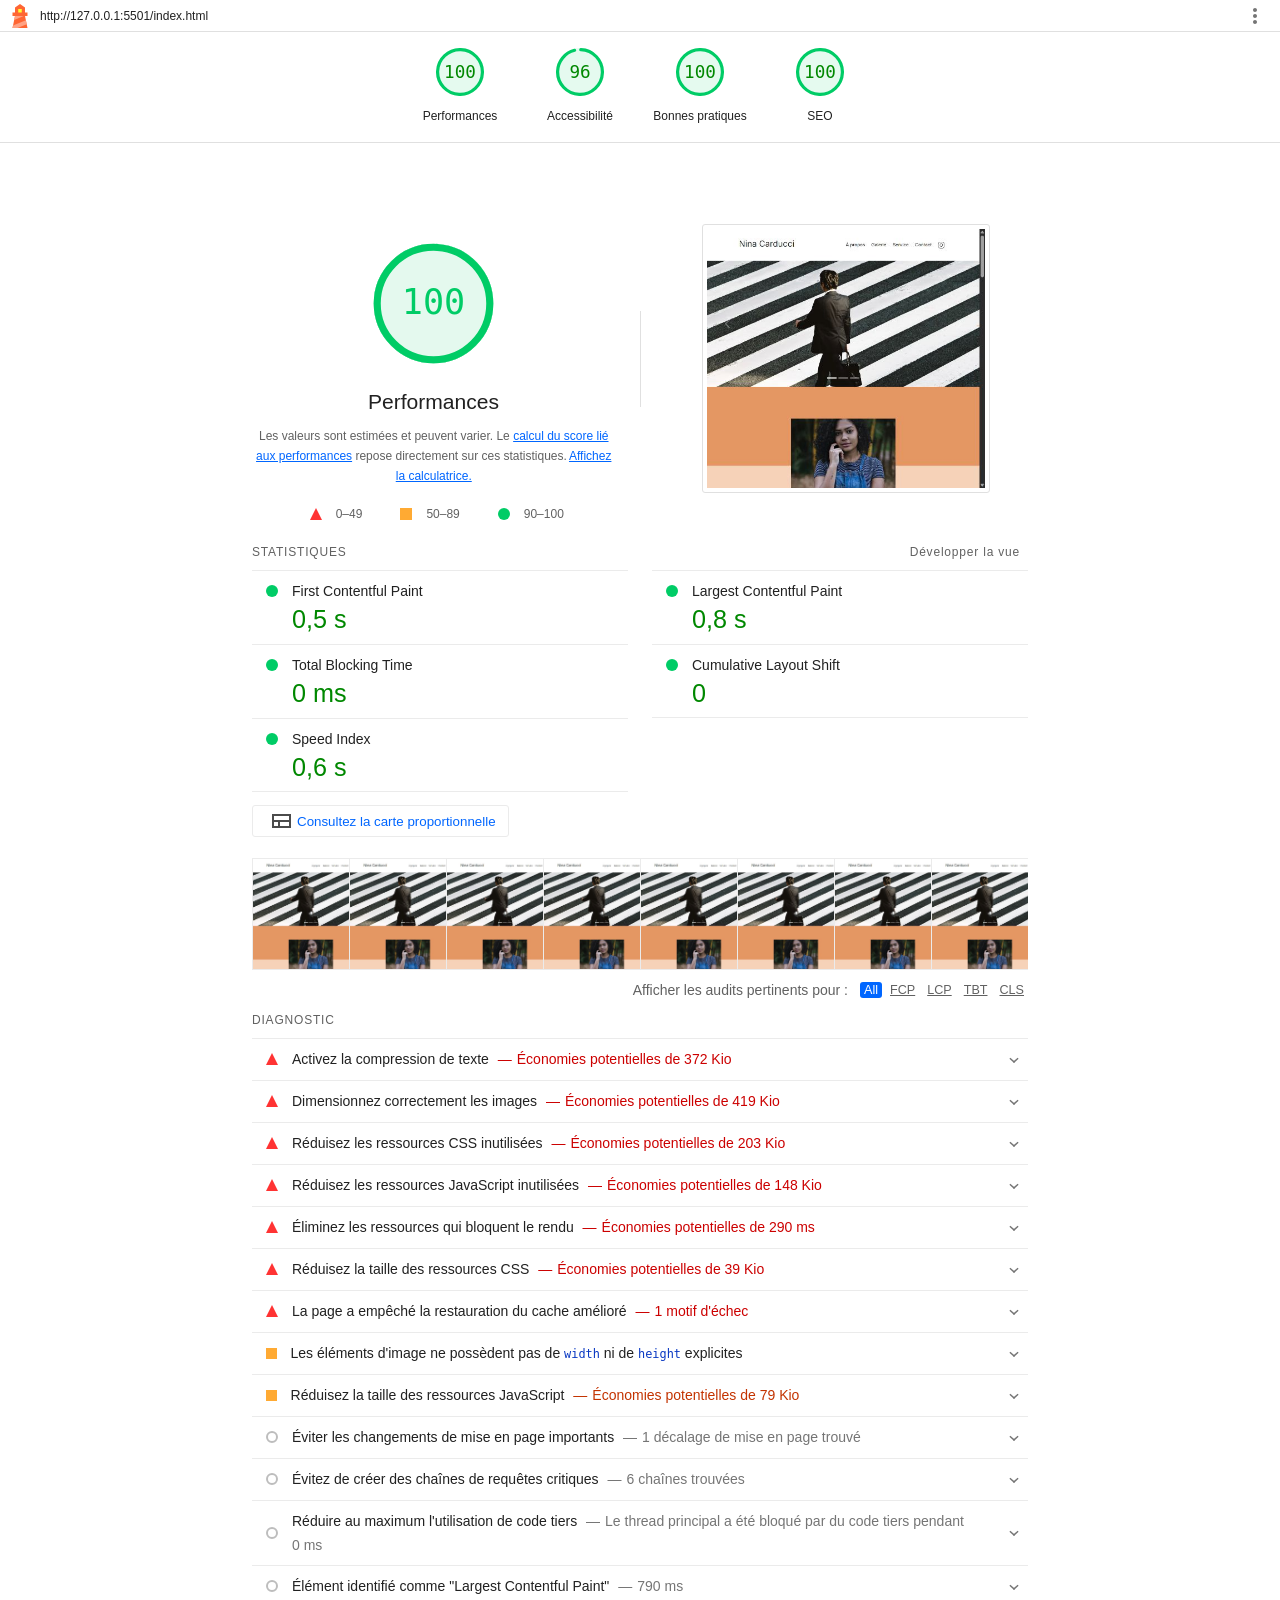
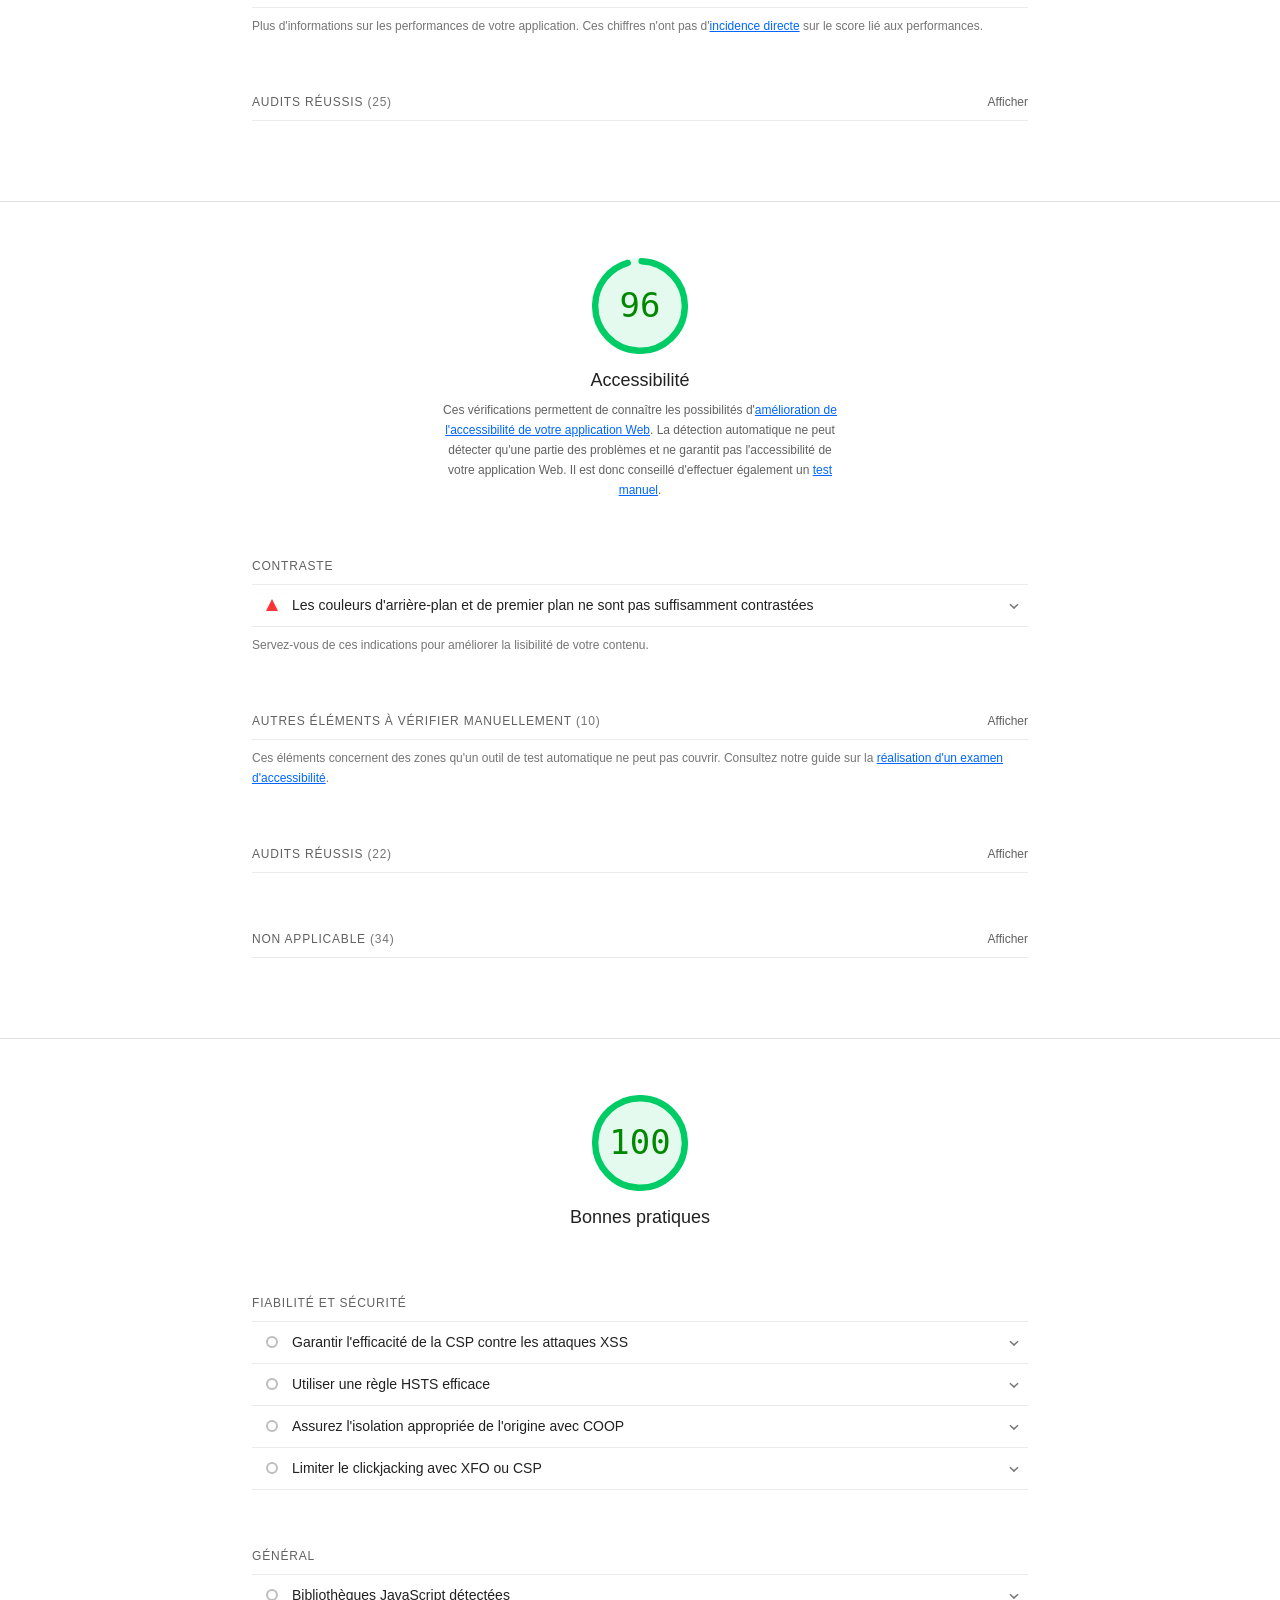
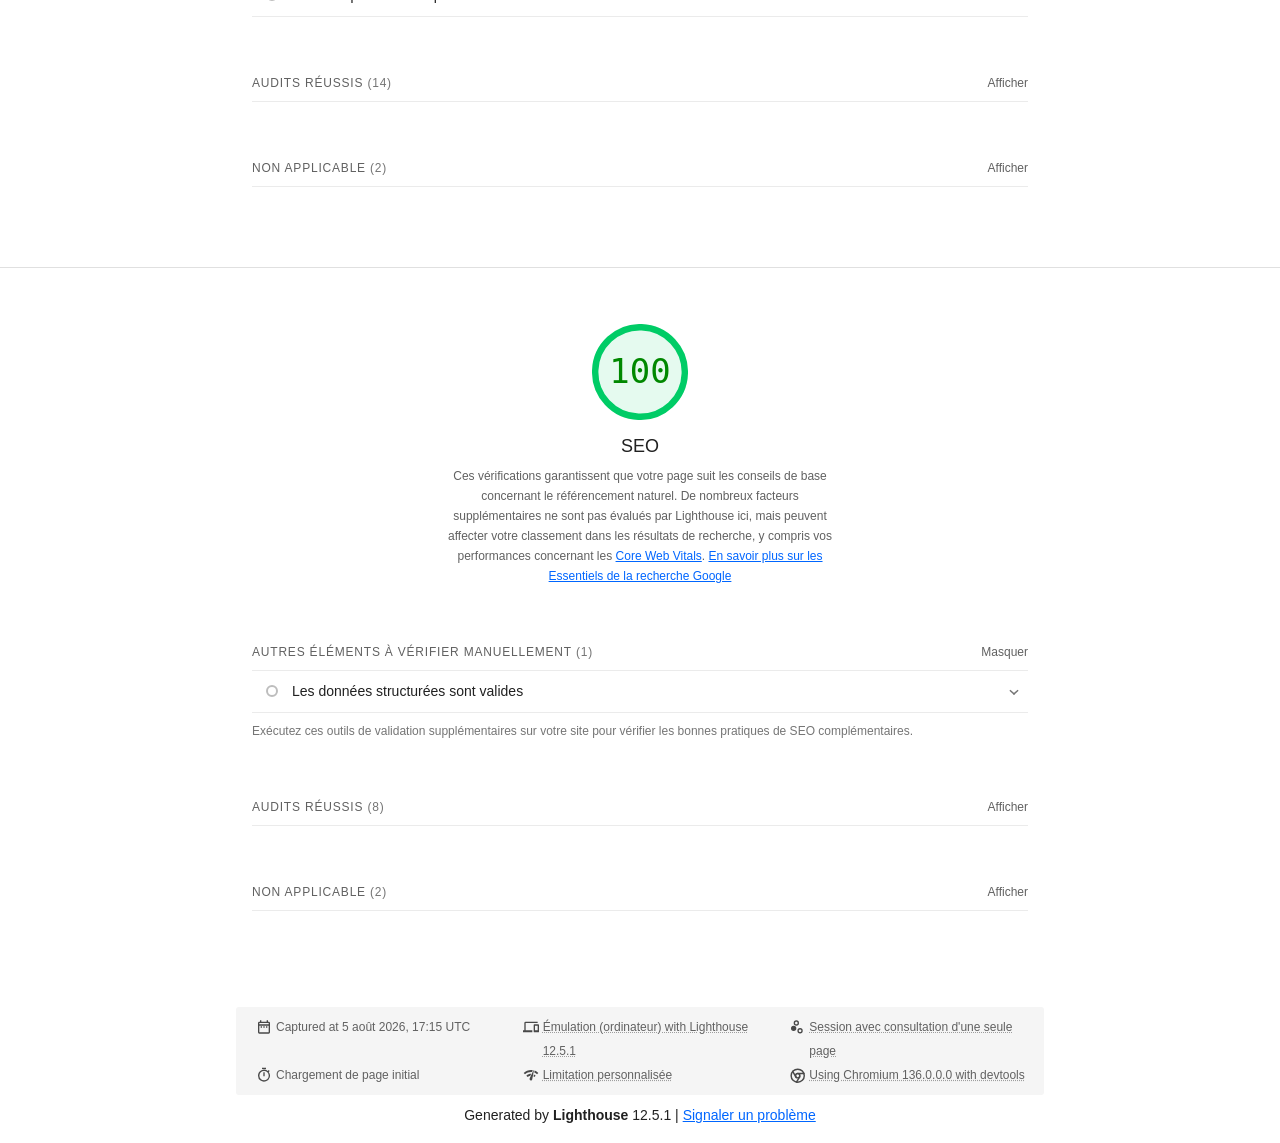
==== rapport/apres/rapport-lighthouse-apres.html @ 2a1fd7b0 "docs: ajoute les audits Lighthouse après" ====
<!--
@license
Copyright 2018 Google LLC
SPDX-License-Identifier: Apache-2.0
-->
<!doctype html>
<html lang="en">
<head>
  <meta charset="utf-8">
  <meta name="viewport" content="width=device-width, initial-scale=1, minimum-scale=1">
  <link rel="icon" href='data:image/svg+xml;utf8,<svg fill="none" xmlns="http://www.w3.org/2000/svg" viewBox="0 0 48 48"><path d="m14 7 10-7 10 7v10h5v7h-5l5 24H9l5-24H9v-7h5V7Z" fill="%23F63"/><path d="M31.561 24H14l-1.689 8.105L31.561 24ZM18.983 48H9l1.022-4.907L35.723 32.27l1.663 7.98L18.983 48Z" fill="%23FFA385"/><path fill="%23FF3" d="M20.5 10h7v7h-7z"/></svg>'>
  <title>Lighthouse Report</title>
  <style>body {margin: 0}</style>
</head>
<body>
  <noscript>Lighthouse report requires JavaScript. Please enable.</noscript>

  <div id="lh-log"></div>

  <script>window.__LIGHTHOUSE_JSON__ = {"lighthouseVersion":"12.5.1","requestedUrl":"http://127.0.0.1:5501/index.html","mainDocumentUrl":"http://127.0.0.1:5501/index.html","finalDisplayedUrl":"http://127.0.0.1:5501/index.html","finalUrl":"http://127.0.0.1:5501/index.html","fetchTime":"2026-08-05T17:15:47.272Z","gatherMode":"navigation","runWarnings":[],"userAgent":"Mozilla/5.0 (Windows NT 10.0; Win64; x64) AppleWebKit/537.36 (KHTML, like Gecko) Chrome/136.0.0.0 Safari/537.36","environment":{"networkUserAgent":"Mozilla/5.0 (Macintosh; Intel Mac OS X 10_15_7) AppleWebKit/537.36 (KHTML, like Gecko) Chrome/119.0.0.0 Safari/537.36","hostUserAgent":"Mozilla/5.0 (Windows NT 10.0; Win64; x64) AppleWebKit/537.36 (KHTML, like Gecko) Chrome/136.0.0.0 Safari/537.36","benchmarkIndex":1641,"credits":{"axe-core":"4.10.3"}},"audits":{"is-on-https":{"id":"is-on-https","title":"Requêtes HTTPS","description":"Tous les sites doivent être protégés par le protocole HTTPS, même ceux qui ne traitent pas de données sensibles. Par conséquent, vous devez éviter le [contenu mixte](https://developers.google.com/web/fundamentals/security/prevent-mixed-content/what-is-mixed-content), qui provoque le chargement de certaines ressources sur HTTP bien que la demande initiale soit diffusée via HTTPS. Le protocole HTTPS empêche les intrus de détourner ou d’écouter passivement les communications entre votre appli et les utilisateurs. Il constitue également une condition préalable à l'utilisation de HTTP/2 et de nombreuses nouvelles API de plates-formes Web. [En savoir plus sur le protocole HTTPS](https://developer.chrome.com/docs/lighthouse/pwa/is-on-https/)","score":1,"scoreDisplayMode":"binary","details":{"type":"table","headings":[],"items":[]}},"redirects-http":{"id":"redirects-http","title":"Trafic HTTP redirigé vers HTTPS","description":"Veillez à rediriger tout le trafic HTTP vers HTTPS afin de proposer des fonctionnalités Web sûres à tous vos utilisateurs. [En savoir plus](https://developer.chrome.com/docs/lighthouse/pwa/redirects-http/)","score":null,"scoreDisplayMode":"notApplicable"},"viewport":{"id":"viewport","title":"Une balise `\u003cmeta name=\"viewport\">` ayant l'attribut `width` ou `initial-scale` est configurée","description":"Un `\u003cmeta name=\"viewport\">` optimise votre appli pour les tailles d'écrans de mobiles, mais empêche aussi un [délai d'entrée utilisateur de 300 millisecondes](https://developer.chrome.com/blog/300ms-tap-delay-gone-away/). [En savoir plus sur l'utilisation de la balise Meta viewport](https://developer.chrome.com/docs/lighthouse/pwa/viewport/)","score":1,"scoreDisplayMode":"metricSavings","warnings":[],"metricSavings":{"INP":0},"details":{"type":"debugdata","viewportContent":"width=device-width, initial-scale=1.0"},"guidanceLevel":3},"first-contentful-paint":{"id":"first-contentful-paint","title":"First Contentful Paint","description":"La métrique \"First Contentful Paint\" indique le moment où le premier texte ou la première image sont affichés. [En savoir plus sur cette métrique](https://developer.chrome.com/docs/lighthouse/performance/first-contentful-paint/)","score":1,"scoreDisplayMode":"numeric","numericValue":526.1680370157649,"numericUnit":"millisecond","displayValue":"0,5 s","scoringOptions":{"p10":934,"median":1600}},"largest-contentful-paint":{"id":"largest-contentful-paint","title":"Largest Contentful Paint","description":"La métrique \"Largest Contentful Paint\" indique le moment où le texte le plus long ou l'image la plus grande sont affichés. [En savoir plus sur cette métrique](https://developer.chrome.com/docs/lighthouse/performance/lighthouse-largest-contentful-paint/)","score":0.98,"scoreDisplayMode":"numeric","numericValue":794.1910134341713,"numericUnit":"millisecond","displayValue":"0,8 s","scoringOptions":{"p10":1200,"median":2400}},"first-meaningful-paint":{"id":"first-meaningful-paint","title":"First Meaningful Paint","description":"\"First Meaningful Paint\" mesure quand le contenu principal d'une page est visible. [En savoir plus sur cette métrique](https://developer.chrome.com/docs/lighthouse/performance/first-meaningful-paint/)","score":null,"scoreDisplayMode":"notApplicable"},"speed-index":{"id":"speed-index","title":"Speed Index","description":"La métrique \"Speed Index\" indique la rapidité avec laquelle le contenu d'une page est disponible. [En savoir plus sur cette métrique](https://developer.chrome.com/docs/lighthouse/performance/speed-index/)","score":1,"scoreDisplayMode":"numeric","numericValue":565.9303096803034,"numericUnit":"millisecond","displayValue":"0,6 s","scoringOptions":{"p10":1311,"median":2300}},"screenshot-thumbnails":{"id":"screenshot-thumbnails","title":"Screenshot Thumbnails","description":"This is what the load of your site looked like.","score":1,"scoreDisplayMode":"informative","details":{"type":"filmstrip","scale":3000,"items":[{"timing":375,"timestamp":1406424245686,"data":"[data-uri]"},{"timing":750,"timestamp":1406424620686,"data":"[data-uri]"},{"timing":1125,"timestamp":1406424995686,"data":"[data-uri]"},{"timing":1500,"timestamp":1406425370686,"data":"[data-uri]"},{"timing":1875,"timestamp":1406425745686,"data":"[data-uri]"},{"timing":2250,"timestamp":1406426120686,"data":"[data-uri]"},{"timing":2625,"timestamp":1406426495686,"data":"[data-uri]"},{"timing":3000,"timestamp":1406426870686,"data":"[data-uri]"}]}},"final-screenshot":{"id":"final-screenshot","title":"Final Screenshot","description":"The last screenshot captured of the pageload.","score":1,"scoreDisplayMode":"informative","details":{"type":"screenshot","timing":350,"timestamp":1406424220476,"data":"[data-uri]"}},"total-blocking-time":{"id":"total-blocking-time","title":"Total Blocking Time","description":"Somme en millisecondes de toutes les périodes entre le FCP et le délai avant interactivité, lorsque la durée de la tâche a dépassé 50 ms. [En savoir plus sur la métrique \"Total Blocking Time\"](https://developer.chrome.com/docs/lighthouse/performance/lighthouse-total-blocking-time/)","score":1,"scoreDisplayMode":"numeric","numericValue":0,"numericUnit":"millisecond","displayValue":"0 ms","scoringOptions":{"p10":150,"median":350}},"max-potential-fid":{"id":"max-potential-fid","title":"Max Potential First Input Delay","description":"Le retard maximal (Maximum Potential First Input Delay) auquel vos utilisateurs peuvent éventuellement être confrontés correspond à la durée de la tâche la plus longue. [En savoir plus sur la métrique \"Maximum Potential First Input Delay\"](https://developer.chrome.com/docs/lighthouse/performance/lighthouse-max-potential-fid/)","score":1,"scoreDisplayMode":"numeric","numericValue":24,"numericUnit":"millisecond","displayValue":"20 ms"},"cumulative-layout-shift":{"id":"cumulative-layout-shift","title":"Cumulative Layout Shift","description":"Cumulative Layout Shift mesure le mouvement des éléments visibles dans la fenêtre d'affichage. [En savoir plus sur cette métrique](https://web.dev/articles/cls)","score":1,"scoreDisplayMode":"numeric","numericValue":0.00041109453167831686,"numericUnit":"unitless","displayValue":"0","scoringOptions":{"p10":0.1,"median":0.25},"details":{"type":"debugdata","items":[{"cumulativeLayoutShiftMainFrame":0.00041109453167831686,"newEngineResultDiffered":false}]}},"errors-in-console":{"id":"errors-in-console","title":"Aucune erreur de navigateur enregistrée dans la console","description":"Les erreurs enregistrées dans la console indiquent des problèmes non résolus. Ceux-ci peuvent être dus à des requêtes réseau qui ont échoué et à d'autres problèmes du navigateur. [En savoir plus sur ces erreurs dans l'audit de diagnostic de la console](https://developer.chrome.com/docs/lighthouse/best-practices/errors-in-console/)","score":1,"scoreDisplayMode":"binary","details":{"type":"table","headings":[],"items":[]}},"server-response-time":{"id":"server-response-time","title":"Le temps de réponse initial du serveur était court","description":"Le temps de réponse du serveur pour le document principal doit rester court, car toutes les autres requêtes en dépendent. [En savoir plus sur la métrique \"Time to First Byte\"](https://developer.chrome.com/docs/lighthouse/performance/time-to-first-byte/)","score":1,"scoreDisplayMode":"metricSavings","numericValue":1.923,"numericUnit":"millisecond","displayValue":"Le document racine a pris 0 ms","metricSavings":{"FCP":0,"LCP":0},"details":{"type":"opportunity","headings":[{"key":"url","valueType":"url","label":"URL"},{"key":"responseTime","valueType":"timespanMs","label":"Temps passé"}],"items":[{"url":"http://127.0.0.1:5501/index.html","responseTime":1.923}],"overallSavingsMs":0},"guidanceLevel":1},"interactive":{"id":"interactive","title":"Time to Interactive","description":"La métrique Délai avant interactivité correspond au temps nécessaire pour que la page devienne entièrement interactive. [En savoir plus sur cette métrique](https://developer.chrome.com/docs/lighthouse/performance/interactive/)","score":1,"scoreDisplayMode":"numeric","numericValue":795.4450363296976,"numericUnit":"millisecond","displayValue":"0,8 s"},"user-timings":{"id":"user-timings","title":"Marques et mesures du temps utilisateur","description":"Envisagez de doter votre appli de l'API User Timing pour mesurer ses performances réelles lors d'expériences utilisateur clés. [En savoir plus sur les marques User Timing](https://developer.chrome.com/docs/lighthouse/performance/user-timings/)","score":null,"scoreDisplayMode":"notApplicable","details":{"type":"table","headings":[],"items":[]},"guidanceLevel":2},"critical-request-chains":{"id":"critical-request-chains","title":"Évitez de créer des chaînes de requêtes critiques","description":"Les chaînes de demandes critiques ci-dessous vous montrent quelles ressources sont chargées avec une priorité élevée. Envisagez de réduire la longueur des chaînes et la taille de téléchargement des ressources ou de reporter le téléchargement de ressources inutiles afin d'améliorer le chargement des pages. [Découvrez comment éviter de créer des chaînes de demandes critiques.](https://developer.chrome.com/docs/lighthouse/performance/critical-request-chains/)","score":1,"scoreDisplayMode":"informative","displayValue":"6 chaînes trouvées","details":{"type":"criticalrequestchain","chains":{"2D4F0B64228FA641036FA342A483D7C6":{"request":{"url":"http://127.0.0.1:5501/index.html","startTime":1406423.87259,"endTime":1406423.882282,"responseReceivedTime":1406423.881578,"transferSize":11774},"children":{"24904.2":{"request":{"url":"http://127.0.0.1:5501/assets/bootstrap/bootstrap.css","startTime":1406423.895981,"endTime":1406423.915334,"responseReceivedTime":1406423.907489,"transferSize":217046}},"24904.3":{"request":{"url":"http://127.0.0.1:5501/assets/style.css","startTime":1406423.901088,"endTime":1406423.917395,"responseReceivedTime":1406423.9161140001,"transferSize":5762}},"24904.4":{"request":{"url":"https://fonts.googleapis.com/css2?family=Inter&family=Spectral:ital,wght@0,400;1,300;1,400;1,800&display=swap","startTime":1406423.901381,"endTime":1406424.000458,"responseReceivedTime":1406423.999776,"transferSize":1384},"children":{"24904.40":{"request":{"url":"https://fonts.gstatic.com/s/inter/v20/UcCO3FwrK3iLTeHuS_nVMrMxCp50SjIw2boKoduKmMEVuLyfAZ9hiJ-Ek-_EeA.woff2","startTime":1406424.058006,"endTime":1406424.14116,"responseReceivedTime":1406424.139776,"transferSize":23833}},"24904.55":{"request":{"url":"https://fonts.gstatic.com/s/spectral/v15/rnCu-xNNww_2s0amA9M8qt3AWfSFXVAKArc.woff2","startTime":1406424.058266,"endTime":1406424.12634,"responseReceivedTime":1406424.1201719998,"transferSize":15003}},"24904.45":{"request":{"url":"https://fonts.gstatic.com/s/spectral/v15/rnCu-xNNww_2s0amA9M8qtHEWfSFXVAKArc.woff2","startTime":1406424.058434,"endTime":1406424.119872,"responseReceivedTime":1406424.116288,"transferSize":15751}},"24904.60":{"request":{"url":"https://fonts.gstatic.com/s/spectral/v15/rnCr-xNNww_2s0amA9M5knjsS_ul.woff2","startTime":1406424.058635,"endTime":1406424.139306,"responseReceivedTime":1406424.126718,"transferSize":14055}}}}}}},"longestChain":{"duration":268.5699999332428,"length":3,"transferSize":23833}},"guidanceLevel":1},"redirects":{"id":"redirects","title":"Évitez les redirections de page multiples","description":"Les redirections entraînent des retards supplémentaires avant que la page ne puisse être chargée. [Découvrez comment éviter les redirections de page.](https://developer.chrome.com/docs/lighthouse/performance/redirects/)","score":1,"scoreDisplayMode":"metricSavings","numericValue":0,"numericUnit":"millisecond","displayValue":"","metricSavings":{"LCP":0,"FCP":0},"details":{"type":"opportunity","headings":[],"items":[],"overallSavingsMs":0},"guidanceLevel":2},"image-aspect-ratio":{"id":"image-aspect-ratio","title":"Images affichées au bon format","description":"Les dimensions d'affichage des images doivent correspondre au format naturel. [En savoir plus sur le format de l'image](https://developer.chrome.com/docs/lighthouse/best-practices/image-aspect-ratio/)","score":1,"scoreDisplayMode":"binary","details":{"type":"table","headings":[],"items":[]}},"image-size-responsive":{"id":"image-size-responsive","title":"Images diffusées dans la résolution appropriée","description":"Pour que la clarté de l'image soit optimale, ses dimensions naturelles doivent être proportionnelles à la taille d'affichage et au taux de pixels. [Découvrez comment fournir des images responsives.](https://web.dev/articles/serve-responsive-images)","score":1,"scoreDisplayMode":"binary","details":{"type":"table","headings":[],"items":[]}},"deprecations":{"id":"deprecations","title":"La page n'utilise pas d'API obsolètes","description":"Les API obsolètes seront finalement supprimées du navigateur. [En savoir plus sur les API obsolètes](https://developer.chrome.com/docs/lighthouse/best-practices/deprecations/)","score":1,"scoreDisplayMode":"binary","details":{"type":"table","headings":[],"items":[]}},"third-party-cookies":{"id":"third-party-cookies","title":"Évite les cookies tiers","description":"Chrome évolue vers une nouvelle expérience qui permet aux utilisateurs de choisir de naviguer sans cookies tiers. [En savoir plus sur les cookies tiers](https://developers.google.com/privacy-sandbox/cookies)","score":1,"scoreDisplayMode":"binary","details":{"type":"table","headings":[],"items":[]}},"mainthread-work-breakdown":{"id":"mainthread-work-breakdown","title":"Réduire le travail du thread principal","description":"Envisagez de réduire le temps consacré à l'analyse, la compilation et l'exécution de JavaScript. La livraison de charges utiles JavaScript plus petites peut vous aider. [Découvrez comment réduire le travail du thread principal.](https://developer.chrome.com/docs/lighthouse/performance/mainthread-work-breakdown/)","score":1,"scoreDisplayMode":"metricSavings","numericValue":257.3440000000006,"numericUnit":"millisecond","displayValue":"0,3 s","metricSavings":{"TBT":0},"details":{"type":"table","headings":[{"key":"groupLabel","valueType":"text","label":"Catégorie"},{"key":"duration","valueType":"ms","granularity":1,"label":"Temps passé"}],"items":[{"group":"other","groupLabel":"Other","duration":109.00200000000036},{"group":"styleLayout","groupLabel":"Style & Layout","duration":68.4380000000001},{"group":"scriptEvaluation","groupLabel":"Script Evaluation","duration":54.50300000000008},{"group":"paintCompositeRender","groupLabel":"Rendering","duration":9.571000000000057},{"group":"scriptParseCompile","groupLabel":"Script Parsing & Compilation","duration":8.575000000000001},{"group":"parseHTML","groupLabel":"Parse HTML & CSS","duration":7.254999999999999}],"sortedBy":["duration"]},"guidanceLevel":1},"bootup-time":{"id":"bootup-time","title":"Délai d'exécution de JavaScript","description":"Envisagez de réduire le temps consacré à l'analyse, la compilation et l'exécution de JavaScript. La livraison de charges utiles JavaScript plus petites peut vous aider. [Découvrez comment réduire le temps d'exécution de JavaScript.](https://developer.chrome.com/docs/lighthouse/performance/bootup-time/)","score":1,"scoreDisplayMode":"metricSavings","numericValue":49.200000000000045,"numericUnit":"millisecond","displayValue":"0,0 s","metricSavings":{"TBT":0},"details":{"type":"table","headings":[{"key":"url","valueType":"url","label":"URL"},{"key":"total","granularity":1,"valueType":"ms","label":"Temps CPU total"},{"key":"scripting","granularity":1,"valueType":"ms","label":"Évaluation des scripts"},{"key":"scriptParseCompile","granularity":1,"valueType":"ms","label":"Analyse des scripts"}],"items":[{"url":"http://127.0.0.1:5501/index.html","total":104.74300000000011,"scripting":7.281999999999994,"scriptParseCompile":0.451},{"url":"https://code.jquery.com/jquery-3.4.1.min.js","total":75.52800000000002,"scripting":39.81900000000005,"scriptParseCompile":1.648}],"summary":{"wastedMs":49.200000000000045},"sortedBy":["total"]},"guidanceLevel":1},"uses-rel-preconnect":{"id":"uses-rel-preconnect","title":"Connectez-vous à l'avance aux origines souhaitées","description":"Envisagez d'ajouter les indices de ressources `preconnect` ou `dns-prefetch` pour établir les premières connexions avec des origines tierces importantes. [Découvrez comment établir des préconnexions aux origines requises.](https://developer.chrome.com/docs/lighthouse/performance/uses-rel-preconnect/)","score":1,"scoreDisplayMode":"metricSavings","warnings":[],"metricSavings":{"LCP":0,"FCP":0},"guidanceLevel":3},"font-display":{"id":"font-display","title":"La totalité du texte reste visible pendant le chargement des polices Web","description":"Utilisez la fonctionnalité `font-display` CSS afin que le texte soit visible par l'utilisateur pendant le chargement des polices Web. [En savoir plus sur `font-display`](https://developer.chrome.com/docs/lighthouse/performance/font-display/)","score":1,"scoreDisplayMode":"metricSavings","warnings":[],"details":{"type":"table","headings":[],"items":[]},"guidanceLevel":3},"diagnostics":{"id":"diagnostics","title":"Diagnostics","description":"Collection of useful page vitals.","score":1,"scoreDisplayMode":"informative","details":{"type":"debugdata","items":[{"numRequests":26,"numScripts":4,"numStylesheets":3,"numFonts":4,"numTasks":734,"numTasksOver10ms":5,"numTasksOver25ms":1,"numTasksOver50ms":1,"numTasksOver100ms":0,"numTasksOver500ms":0,"rtt":0.30654208947592276,"throughput":169416060.47455138,"maxRtt":28.937,"maxServerLatency":260.8024579105241,"totalByteWeight":1085004,"totalTaskTime":257.3439999999992,"mainDocumentTransferSize":11774}]}},"network-requests":{"id":"network-requests","title":"Network Requests","description":"Lists the network requests that were made during page load.","score":1,"scoreDisplayMode":"informative","details":{"type":"table","headings":[{"key":"url","valueType":"url","label":"URL"},{"key":"protocol","valueType":"text","label":"Protocol"},{"key":"networkRequestTime","valueType":"ms","granularity":1,"label":"Network Request Time"},{"key":"networkEndTime","valueType":"ms","granularity":1,"label":"Network End Time"},{"key":"transferSize","valueType":"bytes","displayUnit":"kb","granularity":1,"label":"Transfer Size"},{"key":"resourceSize","valueType":"bytes","displayUnit":"kb","granularity":1,"label":"Resource Size"},{"key":"statusCode","valueType":"text","label":"Status Code"},{"key":"mimeType","valueType":"text","label":"MIME Type"},{"key":"resourceType","valueType":"text","label":"Resource Type"}],"items":[{"url":"http://127.0.0.1:5501/index.html","sessionTargetType":"page","protocol":"http/1.1","rendererStartTime":0,"networkRequestTime":1.186000108718872,"networkEndTime":10.878000020980835,"finished":true,"transferSize":11774,"resourceSize":11478,"statusCode":200,"mimeType":"text/html","resourceType":"Document","priority":"VeryHigh","experimentalFromMainFrame":true,"entity":"127.0.0.1"},{"url":"http://127.0.0.1:5501/assets/bootstrap/bootstrap.css","sessionTargetType":"page","protocol":"http/1.1","rendererStartTime":16.97599983215332,"networkRequestTime":24.57699990272522,"networkEndTime":43.9300000667572,"finished":true,"transferSize":217046,"resourceSize":216749,"statusCode":200,"mimeType":"text/css","resourceType":"Stylesheet","priority":"VeryHigh","experimentalFromMainFrame":true,"entity":"127.0.0.1"},{"url":"http://127.0.0.1:5501/assets/style.css","sessionTargetType":"page","protocol":"http/1.1","rendererStartTime":17.32699990272522,"networkRequestTime":29.68400001525879,"networkEndTime":45.991000175476074,"finished":true,"transferSize":5762,"resourceSize":5468,"statusCode":200,"mimeType":"text/css","resourceType":"Stylesheet","priority":"VeryHigh","experimentalFromMainFrame":true,"entity":"127.0.0.1"},{"url":"https://fonts.googleapis.com/css2?family=Inter&family=Spectral:ital,wght@0,400;1,300;1,400;1,800&display=swap","sessionTargetType":"page","protocol":"h2","rendererStartTime":17.521000146865845,"networkRequestTime":29.97699999809265,"networkEndTime":129.05399990081787,"finished":true,"transferSize":1384,"resourceSize":10256,"statusCode":200,"mimeType":"text/css","resourceType":"Stylesheet","priority":"VeryHigh","experimentalFromMainFrame":true,"entity":"Google Fonts"},{"url":"http://127.0.0.1:5501/assets/bootstrap/bootstrap.bundle.js","sessionTargetType":"page","protocol":"http/1.1","rendererStartTime":17.682999849319458,"networkRequestTime":32.289000034332275,"networkEndTime":55.00999999046326,"finished":true,"transferSize":216842,"resourceSize":216531,"statusCode":200,"mimeType":"application/javascript","resourceType":"Script","priority":"Low","experimentalFromMainFrame":true,"entity":"127.0.0.1"},{"url":"https://code.jquery.com/jquery-3.4.1.min.js","sessionTargetType":"page","protocol":"h2","rendererStartTime":17.834999799728394,"networkRequestTime":36.484999895095825,"networkEndTime":305.85599994659424,"finished":true,"transferSize":30751,"resourceSize":88145,"statusCode":200,"mimeType":"application/javascript","resourceType":"Script","priority":"Low","experimentalFromMainFrame":true,"entity":"jQuery CDN"},{"url":"http://127.0.0.1:5501/assets/maugallery.js","sessionTargetType":"page","protocol":"http/1.1","rendererStartTime":17.960999965667725,"networkRequestTime":36.75399994850159,"networkEndTime":50.80299997329712,"finished":true,"transferSize":9165,"resourceSize":8857,"statusCode":200,"mimeType":"application/javascript","resourceType":"Script","priority":"Low","experimentalFromMainFrame":true,"entity":"127.0.0.1"},{"url":"http://127.0.0.1:5501/assets/scripts.js","sessionTargetType":"page","protocol":"http/1.1","rendererStartTime":18.100000143051147,"networkRequestTime":44.37499976158142,"networkEndTime":51.68599987030029,"finished":true,"transferSize":636,"resourceSize":330,"statusCode":200,"mimeType":"application/javascript","resourceType":"Script","priority":"Low","experimentalFromMainFrame":true,"entity":"127.0.0.1"},{"url":"http://127.0.0.1:5501/assets/images/instagram.png","sessionTargetType":"page","protocol":"http/1.1","rendererStartTime":18.26699995994568,"networkRequestTime":30.17900013923645,"networkEndTime":47.60700011253357,"finished":true,"transferSize":999,"resourceSize":721,"statusCode":200,"mimeType":"image/png","resourceType":"Image","priority":"Medium","experimentalFromMainFrame":true,"entity":"127.0.0.1"},{"url":"http://127.0.0.1:5501/assets/images/slider/ryoji-iwata-wUZjnOv7t0g-unsplash.webp","sessionTargetType":"page","protocol":"http/1.1","rendererStartTime":18.436000108718872,"networkRequestTime":30.39400005340576,"networkEndTime":49.65300011634827,"finished":true,"transferSize":133430,"resourceSize":133146,"statusCode":200,"mimeType":"image/webp","resourceType":"Image","priority":"Medium","experimentalFromMainFrame":true,"entity":"127.0.0.1"},{"url":"data:image/svg+xml,%3csvg xmlns='http://www.w3.org/2000/svg' viewBox='0 0 16 16' fill='%23fff'%3e%3…","sessionTargetType":"page","protocol":"data","rendererStartTime":138.20600008964539,"networkRequestTime":138.20600008964539,"networkEndTime":138.32599997520447,"finished":true,"transferSize":0,"resourceSize":207,"statusCode":200,"mimeType":"image/svg+xml","resourceType":"Image","priority":"Low","experimentalFromMainFrame":true},{"url":"data:image/svg+xml,%3csvg xmlns='http://www.w3.org/2000/svg' viewBox='0 0 16 16' fill='%23fff'%3e%3…","sessionTargetType":"page","protocol":"data","rendererStartTime":139.37599992752075,"networkRequestTime":139.37599992752075,"networkEndTime":139.46200013160706,"finished":true,"transferSize":0,"resourceSize":208,"statusCode":200,"mimeType":"image/svg+xml","resourceType":"Image","priority":"Low","experimentalFromMainFrame":true},{"url":"https://fonts.gstatic.com/s/inter/v20/UcCO3FwrK3iLTeHuS_nVMrMxCp50SjIw2boKoduKmMEVuLyfAZ9hiJ-Ek-_EeA.woff2","sessionTargetType":"page","protocol":"h3","rendererStartTime":140.0440001487732,"networkRequestTime":186.60199999809265,"networkEndTime":269.75600004196167,"finished":true,"transferSize":23833,"resourceSize":23804,"statusCode":200,"mimeType":"font/woff2","resourceType":"Font","priority":"VeryHigh","experimentalFromMainFrame":true,"entity":"Google Fonts"},{"url":"https://fonts.gstatic.com/s/spectral/v15/rnCu-xNNww_2s0amA9M8qt3AWfSFXVAKArc.woff2","sessionTargetType":"page","protocol":"h3","rendererStartTime":140.27300000190735,"networkRequestTime":186.86199975013733,"networkEndTime":254.9359998703003,"finished":true,"transferSize":15003,"resourceSize":14976,"statusCode":200,"mimeType":"font/woff2","resourceType":"Font","priority":"VeryHigh","experimentalFromMainFrame":true,"entity":"Google Fonts"},{"url":"https://fonts.gstatic.com/s/spectral/v15/rnCu-xNNww_2s0amA9M8qtHEWfSFXVAKArc.woff2","sessionTargetType":"page","protocol":"h3","rendererStartTime":140.3949999809265,"networkRequestTime":187.02999997138977,"networkEndTime":248.46799993515015,"finished":true,"transferSize":15751,"resourceSize":15724,"statusCode":200,"mimeType":"font/woff2","resourceType":"Font","priority":"VeryHigh","experimentalFromMainFrame":true,"entity":"Google Fonts"},{"url":"https://fonts.gstatic.com/s/spectral/v15/rnCr-xNNww_2s0amA9M5knjsS_ul.woff2","sessionTargetType":"page","protocol":"h3","rendererStartTime":140.4539999961853,"networkRequestTime":187.23099994659424,"networkEndTime":267.90199995040894,"finished":true,"transferSize":14055,"resourceSize":14028,"statusCode":200,"mimeType":"font/woff2","resourceType":"Font","priority":"VeryHigh","experimentalFromMainFrame":true,"entity":"Google Fonts"},{"url":"http://127.0.0.1:5501/assets/images/nina.webp","sessionTargetType":"page","protocol":"http/1.1","rendererStartTime":184.67799997329712,"networkRequestTime":186.1029999256134,"networkEndTime":190.61800003051758,"finished":true,"transferSize":42042,"resourceSize":41760,"statusCode":200,"mimeType":"image/webp","resourceType":"Image","priority":"Low","experimentalFromMainFrame":true,"entity":"127.0.0.1"},{"url":"http://127.0.0.1:5501/assets/images/gallery/concerts/aaron-paul-wnX-fXzB6Cw-unsplash.webp","sessionTargetType":"page","protocol":"http/1.1","rendererStartTime":344.2060000896454,"networkRequestTime":345.1019997596741,"networkEndTime":354.29500007629395,"finished":true,"transferSize":86487,"resourceSize":86204,"statusCode":200,"mimeType":"image/webp","resourceType":"Image","priority":"Low","experimentalFromMainFrame":true,"entity":"127.0.0.1"},{"url":"http://127.0.0.1:5501/assets/images/gallery/entreprise/ali-morshedlou-WMD64tMfc4k-unsplash.webp","sessionTargetType":"page","protocol":"http/1.1","rendererStartTime":344.39799976348877,"networkRequestTime":345.3400001525879,"networkEndTime":353.0420000553131,"finished":true,"transferSize":15358,"resourceSize":15076,"statusCode":200,"mimeType":"image/webp","resourceType":"Image","priority":"Low","experimentalFromMainFrame":true,"entity":"127.0.0.1"},{"url":"http://127.0.0.1:5501/assets/images/gallery/entreprise/jason-goodman-tHO1_OuKbg0-unsplash.webp","sessionTargetType":"page","protocol":"http/1.1","rendererStartTime":344.4850001335144,"networkRequestTime":345.4869999885559,"networkEndTime":352.1329998970032,"finished":true,"transferSize":17340,"resourceSize":17058,"statusCode":200,"mimeType":"image/webp","resourceType":"Image","priority":"Low","experimentalFromMainFrame":true,"entity":"127.0.0.1"},{"url":"http://127.0.0.1:5501/assets/images/gallery/mariage/hannah-busing-RvF2R_qMpRk-unsplash.webp","sessionTargetType":"page","protocol":"http/1.1","rendererStartTime":344.58899998664856,"networkRequestTime":345.67400002479553,"networkEndTime":353.95300006866455,"finished":true,"transferSize":13932,"resourceSize":13650,"statusCode":200,"mimeType":"image/webp","resourceType":"Image","priority":"Low","experimentalFromMainFrame":true,"entity":"127.0.0.1"},{"url":"http://127.0.0.1:5501/assets/images/gallery/portraits/ade-tunji-rVkhWWZFAtQ-unsplash.webp","sessionTargetType":"page","protocol":"http/1.1","rendererStartTime":344.68499994277954,"networkRequestTime":345.8600001335144,"networkEndTime":353.4409999847412,"finished":true,"transferSize":55102,"resourceSize":54820,"statusCode":200,"mimeType":"image/webp","resourceType":"Image","priority":"Low","experimentalFromMainFrame":true,"entity":"127.0.0.1"},{"url":"http://127.0.0.1:5501/assets/images/gallery/mariage/jakob-owens-SiniLJkXhMc-unsplash.webp","sessionTargetType":"page","protocol":"http/1.1","rendererStartTime":344.80599999427795,"networkRequestTime":346,"networkEndTime":353.71799993515015,"finished":true,"transferSize":60728,"resourceSize":60446,"statusCode":200,"mimeType":"image/webp","resourceType":"Image","priority":"Low","experimentalFromMainFrame":true,"entity":"127.0.0.1"},{"url":"http://127.0.0.1:5501/assets/images/gallery/portraits/nino-van-prattenburg--443cl1uR_8-unsplash.webp","sessionTargetType":"page","protocol":"http/1.1","rendererStartTime":344.9690001010895,"networkRequestTime":352.84099984169006,"networkEndTime":358.87199997901917,"finished":true,"transferSize":48522,"resourceSize":48240,"statusCode":200,"mimeType":"image/webp","resourceType":"Image","priority":"Low","experimentalFromMainFrame":true,"entity":"127.0.0.1"},{"url":"http://127.0.0.1:5501/assets/images/gallery/concerts/austin-neill-hgO1wFPXl3I-unsplash.webp","sessionTargetType":"page","protocol":"http/1.1","rendererStartTime":345.09299993515015,"networkRequestTime":354.1689999103546,"networkEndTime":360.61299991607666,"finished":true,"transferSize":21484,"resourceSize":21202,"statusCode":200,"mimeType":"image/webp","resourceType":"Image","priority":"Low","experimentalFromMainFrame":true,"entity":"127.0.0.1"},{"url":"http://127.0.0.1:5501/assets/images/gallery/entreprise/mateus-campos-felipe-Fsgzm8N0hIY-unsplash.webp","sessionTargetType":"page","protocol":"http/1.1","rendererStartTime":345.25100016593933,"networkRequestTime":354.55399990081787,"networkEndTime":359.60599994659424,"finished":true,"transferSize":27578,"resourceSize":27296,"statusCode":200,"mimeType":"image/webp","resourceType":"Image","priority":"Low","experimentalFromMainFrame":true,"entity":"127.0.0.1"}],"debugData":{"type":"debugdata","networkStartTimeTs":1406423871404}}},"network-rtt":{"id":"network-rtt","title":"Délai aller-retour réseau","description":"Les délais aller-retour (DAR) du réseau ont un impact important sur les performances. Si le DAR par rapport à un point d'origine est élevé, cela signifie que les performances des serveurs proches de l'utilisateur peuvent sans doute être améliorées. [En savoir plus sur le délai aller-retour](https://hpbn.co/primer-on-latency-and-bandwidth/)","score":1,"scoreDisplayMode":"informative","numericValue":28.937,"numericUnit":"millisecond","displayValue":"30 ms","details":{"type":"table","headings":[{"key":"origin","valueType":"text","label":"URL"},{"key":"rtt","valueType":"ms","granularity":1,"label":"Temps passé"}],"items":[{"origin":"https://fonts.gstatic.com","rtt":28.937},{"origin":"https://fonts.googleapis.com","rtt":14.887},{"origin":"http://127.0.0.1:5501","rtt":0.38699999999999957},{"origin":"https://code.jquery.com","rtt":0.30654208947592276}],"sortedBy":["rtt"]}},"network-server-latency":{"id":"network-server-latency","title":"Latences du backend serveur","description":"La latence du serveur peut avoir une incidence sur les performances Web. Si la latence serveur d'une origine est élevée, cela signifie que le serveur est en surcharge ou que ses performances backend sont médiocres. [En savoir plus sur le temps de réponse du serveur](https://hpbn.co/primer-on-web-performance/#analyzing-the-resource-waterfall)","score":1,"scoreDisplayMode":"informative","numericValue":260.8024579105241,"numericUnit":"millisecond","displayValue":"260 ms","details":{"type":"table","headings":[{"key":"origin","valueType":"text","label":"URL"},{"key":"serverResponseTime","valueType":"ms","granularity":1,"label":"Temps passé"}],"items":[{"origin":"https://code.jquery.com","serverResponseTime":260.8024579105241},{"origin":"https://fonts.gstatic.com","serverResponseTime":16.307},{"origin":"https://fonts.googleapis.com","serverResponseTime":3.9279999999999973},{"origin":"http://127.0.0.1:5501","serverResponseTime":2.6415}],"sortedBy":["serverResponseTime"]}},"main-thread-tasks":{"id":"main-thread-tasks","title":"Tasks","description":"Lists the toplevel main thread tasks that executed during page load.","score":1,"scoreDisplayMode":"informative","details":{"type":"table","headings":[{"key":"startTime","valueType":"ms","granularity":1,"label":"Start Time"},{"key":"duration","valueType":"ms","granularity":1,"label":"End Time"}],"items":[{"duration":14.532,"startTime":14.26},{"duration":52.332,"startTime":133.807},{"duration":8.991,"startTime":187.677},{"duration":8.617,"startTime":278.189},{"duration":12.661,"startTime":310.719},{"duration":13.627,"startTime":325.583},{"duration":23.693,"startTime":3256.704}]}},"metrics":{"id":"metrics","title":"Metrics","description":"Collects all available metrics.","score":1,"scoreDisplayMode":"informative","numericValue":795,"numericUnit":"millisecond","details":{"type":"debugdata","items":[{"firstContentfulPaint":526,"largestContentfulPaint":794,"interactive":795,"speedIndex":566,"totalBlockingTime":0,"maxPotentialFID":24,"cumulativeLayoutShift":0.00041109453167831686,"cumulativeLayoutShiftMainFrame":0.00041109453167831686,"lcpLoadStart":123,"lcpLoadEnd":177,"timeToFirstByte":123,"observedTimeOrigin":0,"observedTimeOriginTs":1406423870686,"observedNavigationStart":0,"observedNavigationStartTs":1406423870686,"observedFirstPaint":227,"observedFirstPaintTs":1406424097247,"observedFirstContentfulPaint":227,"observedFirstContentfulPaintTs":1406424097247,"observedFirstContentfulPaintAllFrames":227,"observedFirstContentfulPaintAllFramesTs":1406424097247,"observedLargestContentfulPaint":227,"observedLargestContentfulPaintTs":1406424097247,"observedLargestContentfulPaintAllFrames":227,"observedLargestContentfulPaintAllFramesTs":1406424097247,"observedTraceEnd":3291,"observedTraceEndTs":1406427161691,"observedLoad":323,"observedLoadTs":1406424193548,"observedDomContentLoaded":320,"observedDomContentLoadedTs":1406424190432,"observedCumulativeLayoutShift":0.00041109453167831686,"observedCumulativeLayoutShiftMainFrame":0.00041109453167831686,"observedFirstVisualChange":229,"observedFirstVisualChangeTs":1406424099686,"observedLastVisualChange":349,"observedLastVisualChangeTs":1406424219686,"observedSpeedIndex":232,"observedSpeedIndexTs":1406424103015},{"lcpInvalidated":false}]}},"resource-summary":{"id":"resource-summary","title":"Resources Summary","description":"Aggregates all network requests and groups them by type","score":1,"scoreDisplayMode":"informative","details":{"type":"table","headings":[{"key":"label","valueType":"text","label":"Type de ressource"},{"key":"requestCount","valueType":"numeric","label":"Requêtes"},{"key":"transferSize","valueType":"bytes","label":"Taille de transfert"}],"items":[{"resourceType":"total","label":"Total","requestCount":24,"transferSize":1085004},{"resourceType":"image","label":"Image","requestCount":12,"transferSize":523002},{"resourceType":"script","label":"Script","requestCount":4,"transferSize":257394},{"resourceType":"stylesheet","label":"Feuille de style","requestCount":3,"transferSize":224192},{"resourceType":"font","label":"Police de caractères","requestCount":4,"transferSize":68642},{"resourceType":"document","label":"Document","requestCount":1,"transferSize":11774},{"resourceType":"media","label":"Contenu multimédia","requestCount":0,"transferSize":0},{"resourceType":"other","label":"Autre","requestCount":0,"transferSize":0},{"resourceType":"third-party","label":"Tiers","requestCount":6,"transferSize":100777}]}},"third-party-summary":{"id":"third-party-summary","title":"Réduire au maximum l'utilisation de code tiers","description":"Le code tiers peut affecter considérablement les performances de chargement des pages. Limitez le nombre de fournisseurs tiers redondants, et essayez de charger du code tiers une fois le chargement de votre page terminé. [Découvrez comment réduire l'impact du code tiers.](https://developers.google.com/web/fundamentals/performance/optimizing-content-efficiency/loading-third-party-javascript/)","score":1,"scoreDisplayMode":"informative","displayValue":"Le thread principal a été bloqué par du code tiers pendant 0 ms","metricSavings":{"TBT":0},"details":{"type":"table","headings":[{"key":"entity","valueType":"text","label":"Tiers","subItemsHeading":{"key":"url","valueType":"url"}},{"key":"transferSize","granularity":1,"valueType":"bytes","label":"Taille de transfert","subItemsHeading":{"key":"transferSize"}},{"key":"blockingTime","granularity":1,"valueType":"ms","label":"Durée de blocage du thread principal","subItemsHeading":{"key":"blockingTime"}}],"items":[{"mainThreadTime":1.045,"blockingTime":0,"transferSize":70026,"tbtImpact":0,"entity":"Google Fonts","subItems":{"type":"subitems","items":[{"url":"https://fonts.gstatic.com/s/inter/v20/UcCO3FwrK3iLTeHuS_nVMrMxCp50SjIw2boKoduKmMEVuLyfAZ9hiJ-Ek-_EeA.woff2","mainThreadTime":0,"blockingTime":0,"transferSize":23833,"tbtImpact":0},{"url":"https://fonts.gstatic.com/s/spectral/v15/rnCu-xNNww_2s0amA9M8qtHEWfSFXVAKArc.woff2","mainThreadTime":0,"blockingTime":0,"transferSize":15751,"tbtImpact":0},{"url":"https://fonts.gstatic.com/s/spectral/v15/rnCu-xNNww_2s0amA9M8qt3AWfSFXVAKArc.woff2","mainThreadTime":0,"blockingTime":0,"transferSize":15003,"tbtImpact":0},{"url":"https://fonts.gstatic.com/s/spectral/v15/rnCr-xNNww_2s0amA9M5knjsS_ul.woff2","mainThreadTime":0,"blockingTime":0,"transferSize":14055,"tbtImpact":0},{"url":"https://fonts.googleapis.com/css2?family=Inter&family=Spectral:ital,wght@0,400;1,300;1,400;1,800&display=swap","mainThreadTime":1.045,"blockingTime":0,"transferSize":1384,"tbtImpact":0}]}},{"mainThreadTime":75.52800000000006,"blockingTime":0,"transferSize":30751,"tbtImpact":0,"entity":"jQuery CDN","subItems":{"type":"subitems","items":[{"url":"https://code.jquery.com/jquery-3.4.1.min.js","mainThreadTime":75.52800000000006,"blockingTime":0,"transferSize":30751,"tbtImpact":0}]}}],"summary":{"wastedBytes":100777,"wastedMs":0},"isEntityGrouped":true},"guidanceLevel":1},"third-party-facades":{"id":"third-party-facades","title":"Ressources tierces pouvant être chargées de façon différée avec des façades","description":"Certaines intégrations tierces peuvent être chargées de manière différée. Vous pouvez envisager de les remplacer par une façade tant qu'elles ne sont pas requises. [Découvrez comment différer le chargement de codes tiers par une façade.](https://developer.chrome.com/docs/lighthouse/performance/third-party-facades/)","score":null,"scoreDisplayMode":"notApplicable","metricSavings":{"TBT":0},"guidanceLevel":3},"largest-contentful-paint-element":{"id":"largest-contentful-paint-element","title":"Élément identifié comme \"Largest Contentful Paint\"","description":"Il s'agit de l'élément identifié comme \"Largest Contentful Paint\" dans la fenêtre d'affichage. [En savoir plus cette métrique](https://developer.chrome.com/docs/lighthouse/performance/lighthouse-largest-contentful-paint/)","score":1,"scoreDisplayMode":"informative","displayValue":"790 ms","metricSavings":{"LCP":0},"details":{"type":"list","items":[{"type":"table","headings":[{"key":"node","valueType":"node","label":"Élément"}],"items":[{"node":{"type":"node","lhId":"page-0-IMG","path":"1,HTML,1,BODY,1,MAIN,0,SECTION,0,DIV,1,DIV,0,DIV,0,IMG","selector":"div#carouselExampleIndicators > div.carousel-inner > div.carousel-item > img.d-block","boundingRect":{"top":99,"bottom":494,"left":0,"right":853,"width":853,"height":395},"snippet":"\u003cimg src=\"./assets/images/slider/ryoji-iwata-wUZjnOv7t0g-unsplash.webp\" class=\"d-block w-100\" width=\"1600\" height=\"740\" alt=\"Homme traversant un passage piéton\">","nodeLabel":"Homme traversant un passage piéton"}}]},{"type":"table","headings":[{"key":"phase","valueType":"text","label":"Phase"},{"key":"percent","valueType":"text","label":"% du LCP"},{"key":"timing","valueType":"ms","label":"Durée"}],"items":[{"phase":"TTFB","timing":122.6415,"percent":"15%"},{"phase":"Délai de chargement","timing":0,"percent":"0%"},{"phase":"Temps de chargement","timing":53.929911578304385,"percent":"7%"},{"phase":"Délai de rendu","timing":617.6196018558669,"percent":"78%"}]}]},"guidanceLevel":1},"lcp-lazy-loaded":{"id":"lcp-lazy-loaded","title":"L'image Largest Contentful Paint n'a pas eu de chargement différé","description":"Les images de la partie au-dessus de la ligne de flottaison qui ont un chargement différé sont rendues plus tard dans le cycle de vie de la page, ce qui peut retarder Largest Contentful Paint. [En savoir plus sur le chargement différé optimal](https://web.dev/articles/lcp-lazy-loading)","score":1,"scoreDisplayMode":"metricSavings","metricSavings":{"LCP":0},"details":{"type":"table","headings":[{"key":"node","valueType":"node","label":"Élément"}],"items":[{"node":{"type":"node","lhId":"1-19-IMG","path":"1,HTML,1,BODY,1,MAIN,0,SECTION,0,DIV,1,DIV,0,DIV,0,IMG","selector":"div#carouselExampleIndicators > div.carousel-inner > div.carousel-item > img.d-block","boundingRect":{"top":99,"bottom":494,"left":0,"right":853,"width":853,"height":395},"snippet":"\u003cimg src=\"./assets/images/slider/ryoji-iwata-wUZjnOv7t0g-unsplash.webp\" class=\"d-block w-100\" width=\"1600\" height=\"740\" alt=\"Homme traversant un passage piéton\">","nodeLabel":"Homme traversant un passage piéton"}}]},"guidanceLevel":3},"layout-shifts":{"id":"layout-shifts","title":"Éviter les changements de mise en page importants","description":"Voici les décalages de mise en page les plus importants observés sur la page. Chaque élément du tableau représente un unique décalage de mise en page et montre l'élément qui a été le plus décalé. Des causes possibles du décalage de mise en page se trouvent sous chaque élément. Il est possible que certains de ces décalages de mise en page ne soient pas inclus dans la valeur de la métrique CLS en raison du [fenêtrage](https://web.dev/articles/cls#what_is_cls). [Découvrez comment améliorer le CLS.](https://web.dev/articles/optimize-cls)","score":1,"scoreDisplayMode":"informative","displayValue":"1 décalage de mise en page trouvé","metricSavings":{"CLS":0},"details":{"type":"table","headings":[{"key":"node","valueType":"node","subItemsHeading":{"key":"extra"},"label":"Élément"},{"key":"score","valueType":"numeric","subItemsHeading":{"key":"cause","valueType":"text"},"granularity":0.001,"label":"Score de décalage de mise en page"}],"items":[{"node":{"type":"node","lhId":"page-1-NAV","path":"1,HTML,1,BODY,0,HEADER,1,NAV","selector":"body > header.top-header > nav.nav","boundingRect":{"top":39,"bottom":60,"left":393,"right":753,"width":361,"height":21},"snippet":"\u003cnav class=\"nav\">","nodeLabel":"À propos\nGalerie\nService\nContact"},"score":0.00041109453167831686,"subItems":{"type":"subitems","items":[{"extra":{"type":"node","lhId":"page-0-IMG","path":"1,HTML,1,BODY,1,MAIN,0,SECTION,0,DIV,1,DIV,0,DIV,0,IMG","selector":"div#carouselExampleIndicators > div.carousel-inner > div.carousel-item > img.d-block","boundingRect":{"top":99,"bottom":494,"left":0,"right":853,"width":853,"height":395},"snippet":"\u003cimg src=\"./assets/images/slider/ryoji-iwata-wUZjnOv7t0g-unsplash.webp\" class=\"d-block w-100\" width=\"1600\" height=\"740\" alt=\"Homme traversant un passage piéton\">","nodeLabel":"Homme traversant un passage piéton"},"cause":"Élément multimédia sans taille explicite"},{"extra":{"type":"url","value":"https://fonts.gstatic.com/s/inter/v20/UcCO3FwrK3iLTeHuS_nVMrMxCp50SjIw2boKoduKmMEVuLyfAZ9hiJ-Ek-_EeA.woff2"},"cause":"Police Web chargée"}]}}]},"guidanceLevel":2},"long-tasks":{"id":"long-tasks","title":"Évitez les tâches longues dans le thread principal","description":"Indique les tâches les plus longues du thread principal, ce qui est utile pour identifier celles qui entraînent le plus de retard. [Découvrez comment éviter les longues tâches du thread principal.](https://web.dev/articles/optimize-long-tasks)","score":null,"scoreDisplayMode":"notApplicable","metricSavings":{"TBT":0},"details":{"type":"table","headings":[],"items":[],"debugData":{"type":"debugdata","urls":[],"tasks":[]}},"guidanceLevel":1},"non-composited-animations":{"id":"non-composited-animations","title":"Éviter les animations non composées","description":"Les animations non composées peuvent être lentes et augmenter le CLS. [Découvrez comment éviter les animations non composées.](https://developer.chrome.com/docs/lighthouse/performance/non-composited-animations/)","score":null,"scoreDisplayMode":"notApplicable","metricSavings":{"CLS":0},"details":{"type":"table","headings":[],"items":[]},"guidanceLevel":2},"unsized-images":{"id":"unsized-images","title":"Les éléments d'image ne possèdent pas de `width` ni de `height` explicites","description":"Indiquez une largeur et une hauteur explicites sur les éléments d'image afin de réduire les décalages de mise en page et d'améliorer le CLS. [Découvrez comment définir les dimensions de l'image.](https://web.dev/articles/optimize-cls#images_without_dimensions)","score":0.5,"scoreDisplayMode":"metricSavings","metricSavings":{"CLS":0},"details":{"type":"table","headings":[{"key":"node","valueType":"node","label":""},{"key":"url","valueType":"url","label":"URL"}],"items":[{"url":"http://127.0.0.1:5501/assets/images/instagram.png","node":{"type":"node","lhId":"1-18-IMG","path":"1,HTML,1,BODY,0,HEADER,1,NAV,0,UL,4,LI,0,A,0,IMG","selector":"ul > li > a.social-link > img","boundingRect":{"top":40,"bottom":60,"left":723,"right":743,"width":20,"height":20},"snippet":"\u003cimg src=\"assets/images/instagram.png\" alt=\"Instagram de Nina Carducci\">","nodeLabel":"Instagram de Nina Carducci"}}]},"guidanceLevel":4},"valid-source-maps":{"id":"valid-source-maps","title":"La page contient des mappages source valides","description":"Les mappages source traduisent le code minimisé pour obtenir le code source d'origine. Ce processus aide les développeurs à effectuer le débogage en phase de production. De plus, Lighthouse est en mesure de fournir d'autres renseignements. Envisagez de déployer des mappages source pour profiter de ces avantages. [En savoir plus sur les mappages source](https://developer.chrome.com/docs/devtools/javascript/source-maps/)","score":1,"scoreDisplayMode":"binary","details":{"type":"table","headings":[{"key":"scriptUrl","valueType":"url","subItemsHeading":{"key":"error"},"label":"URL"},{"key":"sourceMapUrl","valueType":"url","label":"URL de mappage du code source"}],"items":[{"scriptUrl":"http://127.0.0.1:5501/assets/bootstrap/bootstrap.bundle.js","sourceMapUrl":"http://127.0.0.1:5501/assets/bootstrap/bootstrap.bundle.js.map","subItems":{"type":"subitems","items":[]}}]}},"prioritize-lcp-image":{"id":"prioritize-lcp-image","title":"Précharger l'image Largest Contentful Paint","description":"Si l'élément LCP est ajouté de façon dynamique à la page, préchargez l'image pour améliorer le LCP. [En savoir plus sur le préchargement d'éléments LCP](https://web.dev/articles/optimize-lcp#optimize_when_the_resource_is_discovered)","score":1,"scoreDisplayMode":"metricSavings","numericValue":0,"numericUnit":"millisecond","displayValue":"","metricSavings":{"LCP":0},"details":{"type":"opportunity","headings":[],"items":[],"overallSavingsMs":0,"sortedBy":["wastedMs"],"debugData":{"type":"debugdata","initiatorPath":[{"url":"http://127.0.0.1:5501/assets/images/slider/ryoji-iwata-wUZjnOv7t0g-unsplash.webp","initiatorType":"parser"},{"url":"http://127.0.0.1:5501/index.html","initiatorType":"other"}],"pathLength":2}},"guidanceLevel":4},"csp-xss":{"id":"csp-xss","title":"Garantir l'efficacité de la CSP contre les attaques XSS","description":"Une CSP (Content Security Policy) efficace réduit considérablement le risque d'attaques de script intersites (XSS). [Découvrez comment utiliser une CSP pour empêcher les attaques XSS.](https://developer.chrome.com/docs/lighthouse/best-practices/csp-xss/)","score":1,"scoreDisplayMode":"informative","details":{"type":"table","headings":[{"key":"description","valueType":"text","subItemsHeading":{"key":"description"},"label":"Description"},{"key":"directive","valueType":"code","subItemsHeading":{"key":"directive"},"label":"Directive"},{"key":"severity","valueType":"text","subItemsHeading":{"key":"severity"},"label":"Gravité"}],"items":[{"severity":"Élevée","description":"Aucune CSP trouvée en mode de mise en conformité"}]}},"has-hsts":{"id":"has-hsts","title":"Utiliser une règle HSTS efficace","description":"Le déploiement de l'en-tête HSTS réduit considérablement le risque d'attaques par écoute et par rétrogradation en connexion HTTP. Nous vous recommandons un déploiement par étapes, en commençant par un max-age faible. [En savoir plus sur l'utilisation d'une règle HSTS efficace](https://developer.chrome.com/docs/lighthouse/best-practices/has-hsts)","score":1,"scoreDisplayMode":"informative","details":{"type":"table","headings":[{"key":"description","valueType":"text","subItemsHeading":{"key":"description"},"label":"Description"},{"key":"directive","valueType":"code","subItemsHeading":{"key":"directive"},"label":"Directive"},{"key":"severity","valueType":"text","subItemsHeading":{"key":"severity"},"label":"Gravité"}],"items":[{"severity":"Élevée","description":"Aucun en-tête HSTS trouvé"}]}},"origin-isolation":{"id":"origin-isolation","title":"Assurez l'isolation appropriée de l'origine avec COOP","description":"La règle COOP (Cross-Origin-Opener-Policy) peut être utilisée pour séparer la fenêtre de premier niveau des autres documents, comme les pop-ups. [En savoir plus sur le déploiement de l'en-tête COOP](https://web.dev/articles/why-coop-coep#coop)","score":1,"scoreDisplayMode":"informative","details":{"type":"table","headings":[{"key":"description","valueType":"text","subItemsHeading":{"key":"description"},"label":"Description"},{"key":"directive","valueType":"code","subItemsHeading":{"key":"directive"},"label":"Directive"},{"key":"severity","valueType":"text","subItemsHeading":{"key":"severity"},"label":"Gravité"}],"items":[{"description":"Aucun en-tête COOP détecté","severity":"Élevée"}]}},"clickjacking-mitigation":{"id":"clickjacking-mitigation","title":"Limiter le clickjacking avec XFO ou CSP","description":"L'en-tête `X-Frame-Options` (XFO) ou la directive `frame-ancestors` dans l'en-tête `Content-Security-Policy` (CSP) contrôlent où une page peut être intégrée. Ils peuvent limiter les attaques de clickjacking en bloquant l'intégration de la page sur certains ou tous les sites. [En savoir plus sur la prévention du clickjacking](https://developer.chrome.com/docs/lighthouse/best-practices/clickjacking-mitigation)","score":1,"scoreDisplayMode":"informative","details":{"type":"table","headings":[{"key":"description","valueType":"text","subItemsHeading":{"key":"description"},"label":"Description"},{"key":"severity","valueType":"text","subItemsHeading":{"key":"severity"},"label":"Gravité"}],"items":[{"severity":"Élevée","description":"Aucune règle de contrôle du frame trouvée"}]}},"script-treemap-data":{"id":"script-treemap-data","title":"Script Treemap Data","description":"Used for treemap app","score":1,"scoreDisplayMode":"informative","details":{"type":"treemap-data","nodes":[{"name":"http://127.0.0.1:5501/index.html","resourceBytes":1437,"unusedBytes":652,"children":[{"name":"(inline) // \u003c![CDATA[  \u003c…","resourceBytes":1437,"unusedBytes":652}]},{"name":"http://127.0.0.1:5501/assets/bootstrap/bootstrap.bundle.js","resourceBytes":216525,"unusedBytes":143538,"children":[{"name":"../..","resourceBytes":202003,"unusedBytes":143538,"children":[{"name":"js","resourceBytes":142636,"unusedBytes":90394,"children":[{"name":"src","resourceBytes":142188,"unusedBytes":90394,"children":[{"name":"util","resourceBytes":21504,"unusedBytes":13258,"children":[{"name":"index.js","resourceBytes":8396,"unusedBytes":4726},{"name":"component-functions.js","resourceBytes":948,"unusedBytes":415},{"name":"scrollbar.js","resourceBytes":3299,"unusedBytes":2811},{"name":"backdrop.js","resourceBytes":2920,"unusedBytes":1953},{"name":"focustrap.js","resourceBytes":2493,"unusedBytes":1653},{"name":"sanitizer.js","resourceBytes":3448,"unusedBytes":1700}]},{"name":"dom","resourceBytes":14555,"unusedBytes":6500,"children":[{"name":"event-handler.js","resourceBytes":9265,"unusedBytes":4183},{"name":"data.js","resourceBytes":1593,"unusedBytes":319},{"name":"manipulator.js","resourceBytes":1782,"unusedBytes":733},{"name":"selector-engine.js","resourceBytes":1915,"unusedBytes":1265}]},{"name":"base-component.js","resourceBytes":1674,"unusedBytes":519},{"name":"alert.js","resourceBytes":2417,"unusedBytes":883},{"name":"button.js","resourceBytes":2208,"unusedBytes":632},{"name":"carousel.js","resourceBytes":16505,"unusedBytes":9069},{"name":"collapse.js","resourceBytes":9036,"unusedBytes":6687},{"name":"dropdown.js","resourceBytes":14208,"unusedBytes":10343},{"name":"modal.js","resourceBytes":11521,"unusedBytes":8579},{"name":"offcanvas.js","resourceBytes":6553,"unusedBytes":4175},{"name":"tooltip.js","resourceBytes":19373,"unusedBytes":15789},{"name":"popover.js","resourceBytes":2949,"unusedBytes":893},{"name":"scrollspy.js","resourceBytes":7792,"unusedBytes":5337},{"name":"tab.js","resourceBytes":6132,"unusedBytes":3907},{"name":"toast.js","resourceBytes":5761,"unusedBytes":3823}]},{"name":"index.umd.js","resourceBytes":448}]},{"name":"node_modules/@popperjs/core/lib","resourceBytes":59367,"children":[{"name":"enums.js","resourceBytes":1199},{"name":"dom-utils","resourceBytes":16191,"unusedBytes":14983,"children":[{"name":"getNodeName.js","resourceBytes":103,"unusedBytes":101},{"name":"getWindow.js","resourceBytes":271,"unusedBytes":269},{"name":"instanceOf.js","resourceBytes":548,"unusedBytes":538},{"name":"getBoundingClientRect.js","resourceBytes":1242,"unusedBytes":1190},{"name":"getLayoutRect.js","resourceBytes":635,"unusedBytes":580},{"name":"contains.js","resourceBytes":637,"unusedBytes":635},{"name":"getComputedStyle.js","resourceBytes":99,"unusedBytes":97},{"name":"isTableElement.js","resourceBytes":107,"unusedBytes":105},{"name":"getDocumentElement.js","resourceBytes":257,"unusedBytes":255},{"name":"getParentNode.js","resourceBytes":611,"unusedBytes":609},{"name":"getOffsetParent.js","resourceBytes":2285,"unusedBytes":2035},{"name":"getWindowScroll.js","resourceBytes":213,"unusedBytes":211},{"name":"getWindowScrollBarX.js","resourceBytes":543,"unusedBytes":541},{"name":"getViewportRect.js","resourceBytes":1458,"unusedBytes":1456},{"name":"getDocumentRect.js","resourceBytes":895,"unusedBytes":819},{"name":"isScrollParent.js","resourceBytes":383,"unusedBytes":381},{"name":"getScrollParent.js","resourceBytes":353,"unusedBytes":351},{"name":"listScrollParents.js","resourceBytes":995,"unusedBytes":698},{"name":"getClippingRect.js","resourceBytes":2623,"unusedBytes":2337},{"name":"getHTMLElementScroll.js","resourceBytes":134,"unusedBytes":132},{"name":"getNodeScroll.js","resourceBytes":186,"unusedBytes":184},{"name":"getCompositeRect.js","resourceBytes":1613,"unusedBytes":1459}]},{"name":"modifiers","resourceBytes":25100,"unusedBytes":22778,"children":[{"name":"applyStyles.js","resourceBytes":2433,"unusedBytes":2138},{"name":"arrow.js","resourceBytes":2909,"unusedBytes":2632},{"name":"computeStyles.js","resourceBytes":4859,"unusedBytes":4354},{"name":"eventListeners.js","resourceBytes":1283,"unusedBytes":1048},{"name":"flip.js","resourceBytes":4531,"unusedBytes":4311},{"name":"hide.js","resourceBytes":1901,"unusedBytes":1703},{"name":"offset.js","resourceBytes":1487,"unusedBytes":1297},{"name":"popperOffsets.js","resourceBytes":683,"unusedBytes":495},{"name":"preventOverflow.js","resourceBytes":5014,"unusedBytes":4800}]},{"name":"utils","resourceBytes":9276,"unusedBytes":9029,"children":[{"name":"getBasePlacement.js","resourceBytes":78,"unusedBytes":76},{"name":"getMainAxisFromPlacement.js","resourceBytes":116,"unusedBytes":114},{"name":"math.js","resourceBytes":67},{"name":"within.js","resourceBytes":84,"unusedBytes":82},{"name":"getFreshSideObject.js","resourceBytes":111,"unusedBytes":109},{"name":"mergePaddingObject.js","resourceBytes":115,"unusedBytes":113},{"name":"expandToHashMap.js","resourceBytes":151,"unusedBytes":149},{"name":"getVariation.js","resourceBytes":74,"unusedBytes":72},{"name":"getOppositePlacement.js","resourceBytes":249,"unusedBytes":156},{"name":"getOppositeVariationPlacement.js","resourceBytes":204,"unusedBytes":151},{"name":"rectToClientRect.js","resourceBytes":185,"unusedBytes":183},{"name":"computeOffsets.js","resourceBytes":1534,"unusedBytes":1532},{"name":"detectOverflow.js","resourceBytes":2785,"unusedBytes":2783},{"name":"computeAutoPlacement.js","resourceBytes":1463,"unusedBytes":1461},{"name":"getAltAxis.js","resourceBytes":68,"unusedBytes":66},{"name":"orderModifiers.js","resourceBytes":1165,"unusedBytes":1159},{"name":"debounce.js","resourceBytes":303,"unusedBytes":301},{"name":"mergeByName.js","resourceBytes":524,"unusedBytes":522}]},{"name":"createPopper.js","resourceBytes":7065,"unusedBytes":6354},{"name":"popper-lite.js","resourceBytes":244},{"name":"popper.js","resourceBytes":292}],"unusedBytes":53144}]},{"name":"(unmapped)","resourceBytes":14522}]},{"name":"https://code.jquery.com/jquery-3.4.1.min.js","resourceBytes":88145,"unusedBytes":42900},{"name":"http://127.0.0.1:5501/assets/maugallery.js","resourceBytes":8856,"unusedBytes":3565},{"name":"http://127.0.0.1:5501/assets/scripts.js","resourceBytes":330,"unusedBytes":0}]}},"accesskeys":{"id":"accesskeys","title":"Les valeurs `[accesskey]` sont uniques","description":"Les clés d'accès permettent aux utilisateurs de positionner rapidement le curseur dans une partie spécifique de la page. Pour les aider à naviguer correctement, pensez à définir des clés d'accès uniques. [En savoir plus sur les clés d'accès](https://dequeuniversity.com/rules/axe/4.10/accesskeys)","score":null,"scoreDisplayMode":"notApplicable"},"aria-allowed-attr":{"id":"aria-allowed-attr","title":"Les attributs `[aria-*]` correspondent à leurs rôles","description":"Chaque `role` ARIA est rattaché à un sous-ensemble spécifique d'attributs `aria-*`. S'ils ne sont pas correctement associés, les attributs `aria-*` ne seront pas valides. [Découvrez comment rattacher les attributs ARIA à leurs rôles.](https://dequeuniversity.com/rules/axe/4.10/aria-allowed-attr)","score":1,"scoreDisplayMode":"binary","details":{"type":"table","headings":[],"items":[]}},"aria-allowed-role":{"id":"aria-allowed-role","title":"N'utilise des rôles ARIA que sur des éléments compatibles","description":"De nombreux éléments HTML ne peuvent être associés qu'à certains rôles ARIA. L'utilisation de rôles ARIA lorsqu'ils ne sont pas autorisés peut affecter l'accessibilité de la page Web. [En savoir plus sur les rôles ARIA](https://dequeuniversity.com/rules/axe/4.10/aria-allowed-role)","score":1,"scoreDisplayMode":"binary","details":{"type":"table","headings":[],"items":[]}},"aria-command-name":{"id":"aria-command-name","title":"Les éléments `button`, `link` et `menuitem` ont des noms accessibles","description":"Lorsqu'un élément n'a pas de nom accessible, les lecteurs d'écran l'annoncent avec un nom générique, ce qui le rend inutilisable pour les personnes qui se servent de tels outils. [Découvrez comment rendre les éléments de commande plus accessibles.](https://dequeuniversity.com/rules/axe/4.10/aria-command-name)","score":null,"scoreDisplayMode":"notApplicable"},"aria-conditional-attr":{"id":"aria-conditional-attr","title":"Les attributs ARIA sont utilisés comme indiqué pour le rôle de l'élément","description":"Certains attributs ARIA ne sont autorisés sur un élément que sous certaines conditions. [En savoir plus sur les attributs ARIA conditionnels](https://dequeuniversity.com/rules/axe/4.10/aria-conditional-attr)","score":1,"scoreDisplayMode":"binary","details":{"type":"table","headings":[],"items":[]}},"aria-deprecated-role":{"id":"aria-deprecated-role","title":"Les rôles ARIA obsolètes n'ont pas été utilisés","description":"Il est possible que les rôles ARIA obsolètes ne soient pas correctement traités par les technologies d'assistance. [En savoir plus sur les rôles ARIA obsolètes](https://dequeuniversity.com/rules/axe/4.10/aria-deprecated-role)","score":null,"scoreDisplayMode":"notApplicable"},"aria-dialog-name":{"id":"aria-dialog-name","title":"Les éléments comportant `role=\"dialog\"` ou `role=\"alertdialog\"` ont des noms accessibles.","description":"Les éléments de boîte de dialogue ARIA sans nom accessible peuvent empêcher les utilisateurs de lecteurs d'écran de comprendre la fonction de ces éléments. [Découvrez comment rendre les éléments de boîte de dialogue ARIA plus accessibles.](https://dequeuniversity.com/rules/axe/4.10/aria-dialog-name)","score":null,"scoreDisplayMode":"notApplicable"},"aria-hidden-body":{"id":"aria-hidden-body","title":"`[aria-hidden=\"true\"]` ne figure pas sur le document `\u003cbody>`","description":"Les technologies d'assistance, telles que les lecteurs d'écran, présentent un fonctionnement irrégulier lorsque `aria-hidden=\"true\"` est défini sur l'élément `\u003cbody>` du document. [Découvrez comment `aria-hidden` affecte le corps du document.](https://dequeuniversity.com/rules/axe/4.10/aria-hidden-body)","score":1,"scoreDisplayMode":"binary","details":{"type":"table","headings":[],"items":[]}},"aria-hidden-focus":{"id":"aria-hidden-focus","title":"Les éléments `[aria-hidden=\"true\"]` ne contiennent pas de descendants sélectionnables","description":"La présence de descendants sélectionnables dans un élément `[aria-hidden=\"true\"]` empêche les utilisateurs de technologies d'assistance, telles que des lecteurs d'écran, de se servir de ces éléments interactifs. [Découvrez comment `aria-hidden` affecte les éléments sélectionnables.](https://dequeuniversity.com/rules/axe/4.10/aria-hidden-focus)","score":1,"scoreDisplayMode":"binary","details":{"type":"table","headings":[],"items":[]}},"aria-input-field-name":{"id":"aria-input-field-name","title":"Les champs de saisie ARIA ont des noms accessibles","description":"Lorsqu'un champ de saisie n'a pas de nom accessible, les lecteurs d'écran l'annoncent avec un nom générique, ce qui le rend inutilisable pour les personnes qui se servent de tels outils. [En savoir plus sur le libellé des champs de saisie](https://dequeuniversity.com/rules/axe/4.10/aria-input-field-name)","score":null,"scoreDisplayMode":"notApplicable"},"aria-meter-name":{"id":"aria-meter-name","title":"Les éléments ARIA `meter` ont des noms accessibles","description":"Lorsqu'un élément outil de mesure n'a pas de nom accessible, les lecteurs d'écran l'annoncent avec un nom générique, ce qui le rend inutilisable pour les personnes qui se servent de tels outils. [Découvrez comment nommer des éléments `meter`.](https://dequeuniversity.com/rules/axe/4.10/aria-meter-name)","score":null,"scoreDisplayMode":"notApplicable"},"aria-progressbar-name":{"id":"aria-progressbar-name","title":"Les éléments ARIA `progressbar` ont des noms accessibles","description":"Lorsqu'un élément `progressbar` n'a pas de nom accessible, les lecteurs d'écran l'annoncent avec un nom générique, ce qui le rend inutilisable pour les personnes qui se servent de tels outils. [Découvrez comment ajouter des libellés aux éléments `progressbar`.](https://dequeuniversity.com/rules/axe/4.10/aria-progressbar-name)","score":null,"scoreDisplayMode":"notApplicable"},"aria-prohibited-attr":{"id":"aria-prohibited-attr","title":"Les éléments n'utilisent que des attributs ARIA autorisés","description":"L'utilisation d'attributs ARIA dans des rôles où ils sont interdits peut empêcher de communiquer des informations importantes aux utilisateurs de technologies d'assistance. [En savoir plus sur les rôles ARIA interdits](https://dequeuniversity.com/rules/axe/4.10/aria-prohibited-attr)","score":1,"scoreDisplayMode":"binary","details":{"type":"table","headings":[],"items":[]}},"aria-required-attr":{"id":"aria-required-attr","title":"Tous les éléments `[role]` contiennent les attributs `[aria-*]` requis","description":"Certains rôles ARIA ont des attributs obligatoires qui décrivent l'état de l'élément aux lecteurs d'écran. [En savoir plus sur les rôles et les attributs obligatoires](https://dequeuniversity.com/rules/axe/4.10/aria-required-attr)","score":null,"scoreDisplayMode":"notApplicable"},"aria-required-children":{"id":"aria-required-children","title":"Les éléments ayant un `[role]` ARIA, qui exigent que les enfants incluent un `[role]` spécifique, possèdent tous les enfants requis.","description":"Certains rôles ARIA parents doivent contenir des rôles enfants spécifiques afin de remplir correctement leurs fonctions d'accessibilité. [En savoir plus sur les rôles et les éléments enfants requis](https://dequeuniversity.com/rules/axe/4.10/aria-required-children)","score":null,"scoreDisplayMode":"notApplicable"},"aria-required-parent":{"id":"aria-required-parent","title":"Les éléments `[role]` sont inclus dans l'élément parent approprié","description":"Certains rôles ARIA enfants doivent être inclus dans un rôle parent spécifique afin de remplir correctement leurs fonctions d'accessibilité. [En savoir plus sur les rôles ARIA et l'élément parent requis](https://dequeuniversity.com/rules/axe/4.10/aria-required-parent)","score":null,"scoreDisplayMode":"notApplicable"},"aria-roles":{"id":"aria-roles","title":"Les valeurs `[role]` sont valides","description":"Les rôles ARIA doivent comporter des valeurs valides afin de remplir correctement leurs fonctions d'accessibilité. [En savoir plus sur les rôles ARIA valides](https://dequeuniversity.com/rules/axe/4.10/aria-roles)","score":null,"scoreDisplayMode":"notApplicable"},"aria-text":{"id":"aria-text","title":"Les éléments comportant l'attribut `role=text` n'ont pas de descendants sélectionnables.","description":"L'ajout de `role=text` autour d'un nœud de texte divisé par le balisage permet à VoiceOver de le traiter comme une seule expression, mais les descendants sélectionnables de l'élément ne seront pas annoncés. [En savoir plus sur l'attribut `role=text`](https://dequeuniversity.com/rules/axe/4.10/aria-text)","score":null,"scoreDisplayMode":"notApplicable"},"aria-toggle-field-name":{"id":"aria-toggle-field-name","title":"Les champs d'activation/de désactivation ARIA ont des noms accessibles","description":"Lorsqu'un champ d'activation/de désactivation n'a pas de nom accessible, les lecteurs d'écran l'annoncent avec un nom générique, ce qui le rend inutilisable pour les personnes qui se servent de tels outils. [En savoir plus sur les champs d'activation/de désactivation](https://dequeuniversity.com/rules/axe/4.10/aria-toggle-field-name)","score":null,"scoreDisplayMode":"notApplicable"},"aria-tooltip-name":{"id":"aria-tooltip-name","title":"Les éléments ARIA `tooltip` ont des noms accessibles","description":"Lorsqu'un élément info-bulle n'a pas de nom accessible, les lecteurs d'écran l'annoncent avec un nom générique, ce qui le rend inutilisable pour les personnes qui se servent de tels outils. [Découvrez comment nommer des éléments `tooltip`.](https://dequeuniversity.com/rules/axe/4.10/aria-tooltip-name)","score":null,"scoreDisplayMode":"notApplicable"},"aria-treeitem-name":{"id":"aria-treeitem-name","title":"Les éléments ARIA `treeitem` ont des noms accessibles","description":"Lorsqu'un élément `treeitem` n'a pas de nom accessible, les lecteurs d'écran l'annoncent avec un nom générique, ce qui le rend inutilisable pour les personnes qui se servent de tels outils. [En savoir plus sur l'ajout de libellé aux éléments `treeitem`](https://dequeuniversity.com/rules/axe/4.10/aria-treeitem-name)","score":null,"scoreDisplayMode":"notApplicable"},"aria-valid-attr-value":{"id":"aria-valid-attr-value","title":"Les attributs `[aria-*]` ont des valeurs valides","description":"Les technologies d'assistance telles que les lecteurs d'écran ne peuvent pas interpréter les attributs ARIA si leurs valeurs ne sont pas valides. [En savoir plus sur les valeurs valides des attributs ARIA](https://dequeuniversity.com/rules/axe/4.10/aria-valid-attr-value)","score":1,"scoreDisplayMode":"binary","details":{"type":"table","headings":[],"items":[]}},"aria-valid-attr":{"id":"aria-valid-attr","title":"Les attributs `[aria-*]` sont valides et correctement orthographiés","description":"Les technologies d'assistance telles que les lecteurs d'écran ne peuvent pas interpréter les attributs ARIA si leurs noms ne sont pas valides. [En savoir plus sur les attributs ARIA valides](https://dequeuniversity.com/rules/axe/4.10/aria-valid-attr)","score":1,"scoreDisplayMode":"binary","details":{"type":"table","headings":[],"items":[]}},"button-name":{"id":"button-name","title":"Les boutons ont un nom accessible","description":"Lorsqu'un bouton n'a pas de nom accessible, les lecteurs d'écran annoncent simplement qu'il s'agit d'un \"bouton\", ce qui le rend inutilisable pour les personnes qui se servent de tels outils. [Découvrez comment rendre les boutons plus accessibles.](https://dequeuniversity.com/rules/axe/4.10/button-name)","score":1,"scoreDisplayMode":"binary","details":{"type":"table","headings":[],"items":[]}},"bypass":{"id":"bypass","title":"La page contient un titre, un lien \"Ignorer\" ou un point de repère","description":"En ajoutant des méthodes pour contourner les contenus répétitifs, vous permettez aux internautes qui utilisent un clavier de naviguer plus efficacement sur la page. [En savoir plus sur les blocs de contournement](https://dequeuniversity.com/rules/axe/4.10/bypass)","score":null,"scoreDisplayMode":"notApplicable"},"color-contrast":{"id":"color-contrast","title":"Les couleurs d'arrière-plan et de premier plan ne sont pas suffisamment contrastées","description":"Un texte faiblement contrasté est difficile, voire impossible à lire pour de nombreux utilisateurs. [Découvrez comment fournir un contraste suffisant des couleurs.](https://dequeuniversity.com/rules/axe/4.10/color-contrast)","score":0,"scoreDisplayMode":"binary","details":{"type":"table","headings":[{"key":"node","valueType":"node","subItemsHeading":{"key":"relatedNode","valueType":"node"},"label":"Éléments non conformes"}],"items":[{"node":{"type":"node","lhId":"1-0-SPAN","path":"1,HTML,1,BODY,1,MAIN,2,SECTION,1,DIV,0,DIV,0,UL,0,LI,0,SPAN","selector":"div.gallery > ul.my-4 > li.nav-item > span.nav-link","boundingRect":{"top":1515,"bottom":1555,"left":153,"right":221,"width":69,"height":40},"snippet":"\u003cspan class=\"nav-link active active-tag\" data-images-toggle=\"all\">","nodeLabel":"Tous","explanation":"Fix any of the following:\n  Element has insufficient color contrast of 2.12 (foreground color: #ffffff, background color: #beb45a, font size: 12.0pt (16px), font weight: normal). Expected contrast ratio of 4.5:1"}}],"debugData":{"type":"debugdata","impact":"serious","tags":["cat.color","wcag2aa","wcag143","TTv5","TT13.c","EN-301-549","EN-9.1.4.3","ACT"]}}},"definition-list":{"id":"definition-list","title":"Les éléments `\u003cdl>` ne contiennent que des groupes `\u003cdt>` et `\u003cdd>` ainsi que des éléments `\u003cscript>`, `\u003ctemplate>` ou `\u003cdiv>` dans le bon ordre.","description":"Si les listes de définition ne sont pas correctement balisées, les lecteurs d'écran risquent de donner des résultats confus ou imprécis. [Découvrez comment structurer correctement les listes de définition.](https://dequeuniversity.com/rules/axe/4.10/definition-list)","score":null,"scoreDisplayMode":"notApplicable"},"dlitem":{"id":"dlitem","title":"Les éléments de liste de définition sont encapsulés dans des éléments `\u003cdl>`","description":"Les éléments de liste de définition (`\u003cdt>` et `\u003cdd>`) doivent être encapsulés dans un élément `\u003cdl>` parent afin que les lecteurs d'écran puissent les énoncer correctement. [Découvrez comment structurer correctement les listes de définition.](https://dequeuniversity.com/rules/axe/4.10/dlitem)","score":null,"scoreDisplayMode":"notApplicable"},"document-title":{"id":"document-title","title":"Le document contient un élément `\u003ctitle>`","description":"Le titre donne aux utilisateurs de lecteurs d'écran un aperçu de la page. En outre, les moteurs de recherche s'appuient principalement sur ce dernier pour déterminer la pertinence du contenu proposé. [En savoir plus sur le titre des documents](https://dequeuniversity.com/rules/axe/4.10/document-title)","score":1,"scoreDisplayMode":"binary","details":{"type":"table","headings":[],"items":[]}},"duplicate-id-aria":{"id":"duplicate-id-aria","title":"Les ID ARIA sont uniques","description":"La valeur d'un ID ARIA doit être unique afin que les différentes instances soient toutes prises en compte par les technologies d'assistance. [Découvrez comment résoudre les problèmes d'ID ARIA en double.](https://dequeuniversity.com/rules/axe/4.10/duplicate-id-aria)","score":null,"scoreDisplayMode":"notApplicable"},"empty-heading":{"id":"empty-heading","title":"Tous les éléments de titre ont du contenu.","description":"Un titre sans contenu ni texte inaccessible empêche les utilisateurs de lecteurs d'écran d'accéder aux informations sur la structure de la page. [En savoir plus sur les titres](https://dequeuniversity.com/rules/axe/4.10/empty-heading)","score":null,"scoreDisplayMode":"notApplicable"},"form-field-multiple-labels":{"id":"form-field-multiple-labels","title":"Aucun champ de formulaire ne comporte plusieurs libellés","description":"Les champs de formulaire comprenant plusieurs libellés peuvent être annoncés par les technologies d'assistance comme des lecteurs d'écran utilisant le premier, le dernier ou tous les libellés, ce qui peut prêter à confusion. [Découvrez comment utiliser les libellés de formulaires.](https://dequeuniversity.com/rules/axe/4.10/form-field-multiple-labels)","score":null,"scoreDisplayMode":"notApplicable"},"frame-title":{"id":"frame-title","title":"Les éléments `\u003cframe>` ou `\u003ciframe>` ont un titre","description":"Les lecteurs d'écran s'appuient sur le titre des frames pour décrire le contenu de ces derniers aux utilisateurs. [En savoir plus sur le titre des frames](https://dequeuniversity.com/rules/axe/4.10/frame-title)","score":null,"scoreDisplayMode":"notApplicable"},"heading-order":{"id":"heading-order","title":"Les éléments d'en-tête sont classés séquentiellement par ordre décroissant","description":"Les en-têtes correctement classés qui respectent les niveaux transmettent la structure sémantique de la page, ce qui garantit une navigation plus aisée et permet d'identifier plus facilement dans quels cas utiliser les technologies d'assistance. [En savoir plus sur l'ordre des titres](https://dequeuniversity.com/rules/axe/4.10/heading-order)","score":1,"scoreDisplayMode":"binary","details":{"type":"table","headings":[],"items":[]}},"html-has-lang":{"id":"html-has-lang","title":"L'élément `\u003chtml>` contient un attribut `[lang]`","description":"Lorsqu'une page ne spécifie pas d'attribut `lang`, les lecteurs d'écran considèrent qu'elle est rédigée dans la langue par défaut sélectionnée au moment de leur configuration par l'utilisateur. Si la page n'est pas rédigée dans cette langue par défaut, les lecteurs d'écran risquent de ne pas énoncer correctement son contenu. [En savoir plus sur l'attribut `lang`](https://dequeuniversity.com/rules/axe/4.10/html-has-lang)","score":1,"scoreDisplayMode":"binary","details":{"type":"table","headings":[],"items":[]}},"html-lang-valid":{"id":"html-lang-valid","title":"La valeur de l'attribut `[lang]` de l'élément `\u003chtml>` est valide","description":"Le fait de spécifier une [langue BCP 47](https://www.w3.org/International/questions/qa-choosing-language-tags#question) valide permet d'aider les lecteurs d'écran à énoncer correctement le texte. [Découvrez comment utiliser l'attribut `lang`.](https://dequeuniversity.com/rules/axe/4.10/html-lang-valid)","score":1,"scoreDisplayMode":"binary","details":{"type":"table","headings":[],"items":[]}},"html-xml-lang-mismatch":{"id":"html-xml-lang-mismatch","title":"L'élément `\u003chtml>` comporte un attribut `[xml:lang]` avec la même langue de base que l'attribut `[lang]`.","description":"Si la langue de la page Web n'est pas spécifiée de manière cohérente, le lecteur d'écran risque de ne pas énoncer correctement le texte de la page. [En savoir plus sur l'attribut `lang`](https://dequeuniversity.com/rules/axe/4.10/html-xml-lang-mismatch)","score":null,"scoreDisplayMode":"notApplicable"},"identical-links-same-purpose":{"id":"identical-links-same-purpose","title":"Les liens identiques ont la même fonction.","description":"Les liens vers une même destination doivent avoir une description identique pour que les internautes comprennent la fonction du lien et décident de le suivre ou non. [En savoir plus sur les liens identiques](https://dequeuniversity.com/rules/axe/4.10/identical-links-same-purpose)","score":null,"scoreDisplayMode":"notApplicable"},"image-alt":{"id":"image-alt","title":"Les éléments d'image possèdent des attributs `[alt]`","description":"Les éléments informatifs doivent contenir un texte de substitution court et descriptif. L'attribut alt peut rester vide pour les éléments décoratifs. [En savoir plus sur l'attribut `alt`](https://dequeuniversity.com/rules/axe/4.10/image-alt)","score":1,"scoreDisplayMode":"binary","details":{"type":"table","headings":[],"items":[]}},"image-redundant-alt":{"id":"image-redundant-alt","title":"Les éléments d'image ne comportent pas d'attributs `[alt]` correspondant à du texte redondant.","description":"Les éléments informatifs doivent contenir un texte de substitution court et descriptif. Un texte de substitution identique au texte situé à côté du lien ou de l'image peut prêter à confusion pour les utilisateurs se servant d'un lecteur d'écran, car le texte est lu deux fois. [En savoir plus sur l'attribut `alt`](https://dequeuniversity.com/rules/axe/4.10/image-redundant-alt)","score":1,"scoreDisplayMode":"binary","details":{"type":"table","headings":[],"items":[]}},"input-button-name":{"id":"input-button-name","title":"Les boutons d'entrée contiennent du texte visible.","description":"Ajouter un texte visible et accessible aux boutons d'entrée peut aider les utilisateurs de lecteurs d'écran à comprendre la fonction de ces boutons d'entrée. [En savoir plus sur les boutons d'entrée](https://dequeuniversity.com/rules/axe/4.10/input-button-name)","score":1,"scoreDisplayMode":"binary","details":{"type":"table","headings":[],"items":[]}},"input-image-alt":{"id":"input-image-alt","title":"Les éléments `\u003cinput type=\"image\">` contiennent du texte `[alt]`","description":"Lorsqu'une image est utilisée comme bouton `\u003cinput>`, vous pouvez aider les utilisateurs de lecteurs d'écran à comprendre son utilité en ajoutant un texte de substitution. [En savoir plus sur le texte de substitution d'une image d'entrée](https://dequeuniversity.com/rules/axe/4.10/input-image-alt)","score":null,"scoreDisplayMode":"notApplicable"},"label-content-name-mismatch":{"id":"label-content-name-mismatch","title":"Les éléments accompagnés de libellés de texte visibles sont associés à des noms accessibles.","description":"Les libellés de texte visibles qui ne correspondent pas au nom accessible peuvent nuire à l'expérience des utilisateurs de lecteur d'écran. [En savoir plus sur les noms accessibles](https://dequeuniversity.com/rules/axe/4.10/label-content-name-mismatch)","score":null,"scoreDisplayMode":"notApplicable"},"label":{"id":"label","title":"Les éléments de formulaire sont associés à des libellés","description":"Les libellés permettent de s'assurer que les éléments de contrôle des formulaires sont énoncés correctement par les technologies d'assistance, comme les lecteurs d'écran. [En savoir plus sur les libellés d'éléments de formulaires](https://dequeuniversity.com/rules/axe/4.10/label)","score":1,"scoreDisplayMode":"binary","details":{"type":"table","headings":[],"items":[]}},"landmark-one-main":{"id":"landmark-one-main","title":"Le document contient un repère principal","description":"L'un des repères principaux permet aux utilisateurs de lecteurs d'écran de naviguer sur une page Web. [En savoir plus sur les repères](https://dequeuniversity.com/rules/axe/4.10/landmark-one-main)","score":null,"scoreDisplayMode":"notApplicable"},"link-name":{"id":"link-name","title":"Les liens ont un nom visible","description":"Rédigez du texte visible et unique pour les liens (et pour le texte de substitution des images, si vous vous en servez dans des liens), afin que les utilisateurs de lecteurs d'écran puissent facilement positionner le curseur dessus et bénéficient d'une meilleure expérience de navigation. [Découvrez comment rendre les liens accessibles.](https://dequeuniversity.com/rules/axe/4.10/link-name)","score":1,"scoreDisplayMode":"binary","details":{"type":"table","headings":[],"items":[]}},"link-in-text-block":{"id":"link-in-text-block","title":"Les liens sont identifiables sans se baser sur la couleur.","description":"Un texte faiblement contrasté est difficile, voire impossible à lire pour de nombreux utilisateurs. Un texte de lien visible permet d'améliorer l'expérience des personnes malvoyantes. [Découvrez comment rendre les liens identifiables.](https://dequeuniversity.com/rules/axe/4.10/link-in-text-block)","score":null,"scoreDisplayMode":"notApplicable"},"list":{"id":"list","title":"Les listes contiennent uniquement des éléments `\u003cli>` et des éléments de type script (`\u003cscript>` et `\u003ctemplate>`).","description":"Les lecteurs d'écran ont une façon spécifique d'énoncer les listes. Pour leur permettre de donner de bons résultats, pensez à bien structurer ces dernières. [En savoir plus sur la bonne structuration des listes](https://dequeuniversity.com/rules/axe/4.10/list)","score":1,"scoreDisplayMode":"binary","details":{"type":"table","headings":[],"items":[]}},"listitem":{"id":"listitem","title":"Les éléments de liste (`\u003cli>`) sont inclus dans des éléments parents `\u003cul>`, `\u003col>` ou `\u003cmenu>`","description":"Les lecteurs d'écran requièrent que les éléments de liste (`\u003cli>`) soient contenus dans un élément parent `\u003cul>`, `\u003col>` ou `\u003cmenu>` pour les énoncer correctement. [En savoir plus sur la bonne structuration des listes](https://dequeuniversity.com/rules/axe/4.10/listitem)","score":1,"scoreDisplayMode":"binary","details":{"type":"table","headings":[],"items":[]}},"meta-refresh":{"id":"meta-refresh","title":"Le document n'utilise pas de balise Meta `\u003cmeta http-equiv=\"refresh\">`","description":"Les utilisateurs ne s'attendent pas à ce qu'une page s'actualise automatiquement. De plus, lorsque cela se produit, le curseur est aussitôt repositionné en haut de la page. Cela peut générer de la frustration et perturber l'expérience utilisateur. [En savoir plus sur la balise Meta refresh](https://dequeuniversity.com/rules/axe/4.10/meta-refresh)","score":null,"scoreDisplayMode":"notApplicable"},"meta-viewport":{"id":"meta-viewport","title":"`[user-scalable=\"no\"]` n'est pas utilisé dans l'élément `\u003cmeta name=\"viewport\">`, et l'attribut `[maximum-scale]` n'est pas inférieur à 5.","description":"Désactiver le zoom est problématique pour les utilisateurs malvoyants qui ont besoin d'agrandir le contenu d'une page Web pour le voir correctement. [En savoir plus sur la balise Meta viewport](https://dequeuniversity.com/rules/axe/4.10/meta-viewport)","score":1,"scoreDisplayMode":"binary","details":{"type":"table","headings":[],"items":[]}},"object-alt":{"id":"object-alt","title":"Les éléments `\u003cobject>` contiennent du texte de substitution","description":"Les lecteurs d'écran ne peuvent pas traduire les contenus non textuels. En ajoutant un texte de substitution aux éléments `\u003cobject>`, vous aiderez les lecteurs d'écran à transmettre votre message aux utilisateurs. [En savoir plus sur le texte de substitution aux éléments `object`](https://dequeuniversity.com/rules/axe/4.10/object-alt)","score":null,"scoreDisplayMode":"notApplicable"},"select-name":{"id":"select-name","title":"Certains éléments sont associés à des éléments de libellé.","description":"Les éléments de formulaire sans libellé efficace peuvent créer une expérience frustrante pour les utilisateurs de lecteurs d'écran. [En savoir plus sur l'élément `select`](https://dequeuniversity.com/rules/axe/4.10/select-name)","score":null,"scoreDisplayMode":"notApplicable"},"skip-link":{"id":"skip-link","title":"Les liens d'ancrage sont sélectionnables.","description":"Ajouter un lien d'ancrage permet aux utilisateurs de passer plus rapidement au contenu principal. [En savoir plus sur les liens d'ancrage](https://dequeuniversity.com/rules/axe/4.10/skip-link)","score":null,"scoreDisplayMode":"notApplicable"},"tabindex":{"id":"tabindex","title":"Aucun élément n'a de valeur `[tabindex]` supérieure à 0","description":"Une valeur supérieure à 0 implique un ordre de navigation explicite. Bien que cela soit valide d'un point de vue technique, cela crée souvent une expérience frustrante pour les utilisateurs qui s'appuient sur des technologies d'assistance. [En savoir plus sur l'attribut `tabindex`](https://dequeuniversity.com/rules/axe/4.10/tabindex)","score":null,"scoreDisplayMode":"notApplicable"},"table-duplicate-name":{"id":"table-duplicate-name","title":"Le contenu des tables dans l'attribut \"summary\" et dans `\u003ccaption>` est différent.","description":"L'attribut \"summary\" doit décrire la structure de la table, tandis que `\u003ccaption>` doit spécifier le titre à l'écran. Un balisage de table précis aide les utilisateurs de lecteur d'écran. [En savoir plus sur les attributs \"summary\" et \"caption\"](https://dequeuniversity.com/rules/axe/4.10/table-duplicate-name)","score":null,"scoreDisplayMode":"notApplicable"},"table-fake-caption":{"id":"table-fake-caption","title":"Les tableaux utilisent `\u003ccaption>` au lieu de cellules avec l'attribut `[colspan]` pour indiquer une légende.","description":"Les lecteurs d'écran proposent des fonctionnalités qui permettent de naviguer plus simplement dans les tableaux. Vous pouvez améliorer l'expérience des utilisateurs de lecteurs d'écran en vous assurant que les tableaux utilisent bien l'élément de sous-titres au lieu de cellules avec l'attribut `[colspan]`. [En savoir plus sur les légendes](https://dequeuniversity.com/rules/axe/4.10/table-fake-caption)","score":null,"scoreDisplayMode":"notApplicable"},"target-size":{"id":"target-size","title":"La taille et l'espacement des zones cibles tactiles sont suffisants.","description":"Les zones cibles tactiles dont la taille et l'espacement sont suffisants aident les utilisateurs qui peuvent avoir des difficultés à se servir de petites commandes à activer les zones cibles. [En savoir plus sur les zones cibles tactiles](https://dequeuniversity.com/rules/axe/4.10/target-size)","score":1,"scoreDisplayMode":"binary","details":{"type":"table","headings":[],"items":[]}},"td-has-header":{"id":"td-has-header","title":"Les éléments `\u003ctd>` d'un grand `\u003ctable>` comportent un ou plusieurs en-têtes de tableau.","description":"Les lecteurs d'écran proposent des fonctionnalités qui permettent de naviguer plus simplement dans les tableaux. Vous pouvez améliorer l'expérience des utilisateurs de lecteurs d'écran en vous assurant que les éléments `\u003ctd>` d'un grand tableau (au moins trois cellules en largeur et en hauteur) sont associés à un en-tête de tableau. [En savoir plus sur les en-têtes de tableaux](https://dequeuniversity.com/rules/axe/4.10/td-has-header)","score":null,"scoreDisplayMode":"notApplicable"},"td-headers-attr":{"id":"td-headers-attr","title":"Les cellules d'un élément `\u003ctable>` qui utilisent l'attribut `[headers]` font référence à des cellules figurant dans le même tableau.","description":"Les lecteurs d'écran proposent des fonctionnalités qui permettent de naviguer plus simplement dans les tableaux. En vous assurant que les cellules `\u003ctd>` qui comportent l'attribut `[headers]` fassent référence à d'autres cellules dans le même tableau uniquement, vous pourrez améliorer l'expérience des utilisateurs de lecteurs d'écran. [En savoir plus sur l'attribut `headers`](https://dequeuniversity.com/rules/axe/4.10/td-headers-attr)","score":null,"scoreDisplayMode":"notApplicable"},"th-has-data-cells":{"id":"th-has-data-cells","title":"Les éléments `\u003cth>` et ceux portant l'attribut `[role=\"columnheader\"/\"rowheader\"]` décrivent des cellules de données.","description":"Les lecteurs d'écran proposent des fonctionnalités qui permettent de naviguer plus simplement dans les tableaux. En vous assurant que les en-têtes de tableaux fassent toujours référence à un ensemble de cellules spécifique, vous pourrez améliorer l'expérience des utilisateurs de lecteurs d'écran. [En savoir plus sur les en-têtes de tableaux](https://dequeuniversity.com/rules/axe/4.10/th-has-data-cells)","score":null,"scoreDisplayMode":"notApplicable"},"valid-lang":{"id":"valid-lang","title":"Les attributs `[lang]` ont une valeur valide","description":"Le fait de spécifier une [langue BCP 47](https://www.w3.org/International/questions/qa-choosing-language-tags#question) valide pour les éléments permet de s'assurer que le texte sera prononcé correctement par les lecteurs d'écran. [Découvrez comment utiliser l'attribut `lang`.](https://dequeuniversity.com/rules/axe/4.10/valid-lang)","score":null,"scoreDisplayMode":"notApplicable"},"video-caption":{"id":"video-caption","title":"Les éléments `\u003cvideo>` contiennent un élément `\u003ctrack>` avec `[kind=\"captions\"]`","description":"Le fait d'ajouter des sous-titres à une vidéo rend celle-ci plus accessible aux personnes sourdes et malentendantes. [En savoir plus sur les sous-titres de vidéos](https://dequeuniversity.com/rules/axe/4.10/video-caption)","score":null,"scoreDisplayMode":"notApplicable"},"custom-controls-labels":{"id":"custom-controls-labels","title":"Custom controls have associated labels","description":"Custom interactive controls have associated labels, provided by aria-label or aria-labelledby. [Learn more about custom controls and labels](https://developer.chrome.com/docs/lighthouse/accessibility/custom-controls-labels/).","score":null,"scoreDisplayMode":"manual"},"custom-controls-roles":{"id":"custom-controls-roles","title":"Custom controls have ARIA roles","description":"Custom interactive controls have appropriate ARIA roles. [Learn how to add roles to custom controls](https://developer.chrome.com/docs/lighthouse/accessibility/custom-control-roles/).","score":null,"scoreDisplayMode":"manual"},"focus-traps":{"id":"focus-traps","title":"User focus is not accidentally trapped in a region","description":"A user can tab into and out of any control or region without accidentally trapping their focus. [Learn how to avoid focus traps](https://developer.chrome.com/docs/lighthouse/accessibility/focus-traps/).","score":null,"scoreDisplayMode":"manual"},"focusable-controls":{"id":"focusable-controls","title":"Interactive controls are keyboard focusable","description":"Custom interactive controls are keyboard focusable and display a focus indicator. [Learn how to make custom controls focusable](https://developer.chrome.com/docs/lighthouse/accessibility/focusable-controls/).","score":null,"scoreDisplayMode":"manual"},"interactive-element-affordance":{"id":"interactive-element-affordance","title":"Interactive elements indicate their purpose and state","description":"Interactive elements, such as links and buttons, should indicate their state and be distinguishable from non-interactive elements. [Learn how to decorate interactive elements with affordance hints](https://developer.chrome.com/docs/lighthouse/accessibility/interactive-element-affordance/).","score":null,"scoreDisplayMode":"manual"},"logical-tab-order":{"id":"logical-tab-order","title":"The page has a logical tab order","description":"Tabbing through the page follows the visual layout. Users cannot focus elements that are offscreen. [Learn more about logical tab ordering](https://developer.chrome.com/docs/lighthouse/accessibility/logical-tab-order/).","score":null,"scoreDisplayMode":"manual"},"managed-focus":{"id":"managed-focus","title":"The user's focus is directed to new content added to the page","description":"If new content, such as a dialog, is added to the page, the user's focus is directed to it. [Learn how to direct focus to new content](https://developer.chrome.com/docs/lighthouse/accessibility/managed-focus/).","score":null,"scoreDisplayMode":"manual"},"offscreen-content-hidden":{"id":"offscreen-content-hidden","title":"Offscreen content is hidden from assistive technology","description":"Offscreen content is hidden with display: none or aria-hidden=true. [Learn how to properly hide offscreen content](https://developer.chrome.com/docs/lighthouse/accessibility/offscreen-content-hidden/).","score":null,"scoreDisplayMode":"manual"},"use-landmarks":{"id":"use-landmarks","title":"HTML5 landmark elements are used to improve navigation","description":"Landmark elements (`\u003cmain>`, `\u003cnav>`, etc.) are used to improve the keyboard navigation of the page for assistive technology. [Learn more about landmark elements](https://developer.chrome.com/docs/lighthouse/accessibility/use-landmarks/).","score":null,"scoreDisplayMode":"manual"},"visual-order-follows-dom":{"id":"visual-order-follows-dom","title":"Visual order on the page follows DOM order","description":"DOM order matches the visual order, improving navigation for assistive technology. [Learn more about DOM and visual ordering](https://developer.chrome.com/docs/lighthouse/accessibility/visual-order-follows-dom/).","score":null,"scoreDisplayMode":"manual"},"uses-long-cache-ttl":{"id":"uses-long-cache-ttl","title":"Utiliser des règles de cache efficaces sur les éléments statiques","description":"Une longue durée de vie du cache peut accélérer les visites répétées sur votre page. [En savoir plus sur les règles efficaces liées au cache](https://developer.chrome.com/docs/lighthouse/performance/uses-long-cache-ttl/)","score":1,"scoreDisplayMode":"metricSavings","numericValue":0,"numericUnit":"byte","displayValue":"0 ressource trouvée","details":{"type":"table","headings":[],"items":[]},"guidanceLevel":3},"total-byte-weight":{"id":"total-byte-weight","title":"Éviter d'énormes charges utiles de réseau","description":"Les charges utiles des grands réseaux coûtent de l'argent réel aux utilisateurs et sont fortement corrélées aux délais de chargement interminables. [Découvrez comment réduire la taille des charges utiles.](https://developer.chrome.com/docs/lighthouse/performance/total-byte-weight/)","score":1,"scoreDisplayMode":"metricSavings","numericValue":1085004,"numericUnit":"byte","displayValue":"La taille totale était de 1 060 Kio","details":{"type":"table","headings":[{"key":"url","valueType":"url","label":"URL"},{"key":"totalBytes","valueType":"bytes","label":"Taille de transfert"}],"items":[{"url":"http://127.0.0.1:5501/assets/bootstrap/bootstrap.css","totalBytes":217046},{"url":"http://127.0.0.1:5501/assets/bootstrap/bootstrap.bundle.js","totalBytes":216842},{"url":"http://127.0.0.1:5501/assets/images/slider/ryoji-iwata-wUZjnOv7t0g-unsplash.webp","totalBytes":133430},{"url":"http://127.0.0.1:5501/assets/images/gallery/concerts/aaron-paul-wnX-fXzB6Cw-unsplash.webp","totalBytes":86487},{"url":"http://127.0.0.1:5501/assets/images/gallery/mariage/jakob-owens-SiniLJkXhMc-unsplash.webp","totalBytes":60728},{"url":"http://127.0.0.1:5501/assets/images/gallery/portraits/ade-tunji-rVkhWWZFAtQ-unsplash.webp","totalBytes":55102},{"url":"http://127.0.0.1:5501/assets/images/gallery/portraits/nino-van-prattenburg--443cl1uR_8-unsplash.webp","totalBytes":48522},{"url":"http://127.0.0.1:5501/assets/images/nina.webp","totalBytes":42042},{"url":"https://code.jquery.com/jquery-3.4.1.min.js","totalBytes":30751},{"url":"http://127.0.0.1:5501/assets/images/gallery/entreprise/mateus-campos-felipe-Fsgzm8N0hIY-unsplash.webp","totalBytes":27578}],"sortedBy":["totalBytes"]},"guidanceLevel":1},"offscreen-images":{"id":"offscreen-images","title":"Différez le chargement des images hors écran","description":"Envisagez de charger des images masquées ou hors écran après le chargement de toutes les ressources essentielles afin de réduire le délai avant interactivité. [Découvrez comment différer les images hors écran.](https://developer.chrome.com/docs/lighthouse/performance/offscreen-images/)","score":1,"scoreDisplayMode":"metricSavings","numericValue":0,"numericUnit":"millisecond","displayValue":"","warnings":[],"metricSavings":{"FCP":0,"LCP":0},"details":{"type":"opportunity","headings":[],"items":[],"overallSavingsMs":0,"overallSavingsBytes":0,"sortedBy":["wastedBytes"],"debugData":{"type":"debugdata","metricSavings":{"FCP":0,"LCP":0}}},"guidanceLevel":2},"render-blocking-resources":{"id":"render-blocking-resources","title":"Éliminez les ressources qui bloquent le rendu","description":"Des ressources bloquent la première visualisation (first paint) de votre page. Envisagez de diffuser des feuilles JS/CSS essentielles en ligne et de différer la diffusion de toutes les feuilles JS/de style non essentielles. [Découvrez comment éliminer les ressources qui bloquent l'affichage.](https://developer.chrome.com/docs/lighthouse/performance/render-blocking-resources/)","score":0,"scoreDisplayMode":"metricSavings","numericValue":294,"numericUnit":"millisecond","displayValue":"Économies potentielles de 290 ms","metricSavings":{"FCP":300,"LCP":0},"details":{"type":"opportunity","headings":[{"key":"url","valueType":"url","label":"URL"},{"key":"totalBytes","valueType":"bytes","label":"Taille de transfert"},{"key":"wastedMs","valueType":"timespanMs","label":"Économies potentielles"}],"items":[{"url":"https://fonts.googleapis.com/css2?family=Inter&family=Spectral:ital,wght@0,400;1,300;1,400;1,800&display=swap","totalBytes":1384,"wastedMs":248},{"url":"http://127.0.0.1:5501/assets/style.css","totalBytes":5762,"wastedMs":83},{"url":"http://127.0.0.1:5501/assets/bootstrap/bootstrap.css","totalBytes":217046,"wastedMs":363}],"overallSavingsMs":294},"guidanceLevel":2},"unminified-css":{"id":"unminified-css","title":"Réduisez la taille des ressources CSS","description":"La minimisation des fichiers CSS peut réduire la taille des charges utiles de réseau. [Découvrez comment minimiser des fichiers CSS.](https://developer.chrome.com/docs/lighthouse/performance/unminified-css/)","score":0,"scoreDisplayMode":"metricSavings","numericValue":0,"numericUnit":"millisecond","displayValue":"Économies potentielles de 39 Kio","metricSavings":{"FCP":50,"LCP":0},"details":{"type":"opportunity","headings":[{"key":"url","valueType":"url","label":"URL"},{"key":"totalBytes","valueType":"bytes","label":"Taille de transfert"},{"key":"wastedBytes","valueType":"bytes","label":"Économies potentielles"}],"items":[{"url":"http://127.0.0.1:5501/assets/bootstrap/bootstrap.css","totalBytes":217046,"wastedBytes":40033,"wastedPercent":18.444631042787407}],"overallSavingsMs":0,"overallSavingsBytes":40033,"sortedBy":["wastedBytes"],"debugData":{"type":"debugdata","metricSavings":{"FCP":40,"LCP":0}}},"guidanceLevel":3},"unminified-javascript":{"id":"unminified-javascript","title":"Réduisez la taille des ressources JavaScript","description":"La minimisation des fichiers JavaScript peut réduire la taille des charges utiles et la durée d'analyse des scripts. [Découvrez comment les minimiser.](https://developer.chrome.com/docs/lighthouse/performance/unminified-javascript/)","score":0.5,"scoreDisplayMode":"metricSavings","numericValue":20,"numericUnit":"millisecond","displayValue":"Économies potentielles de 79 Kio","warnings":[],"metricSavings":{"FCP":0,"LCP":0},"details":{"type":"opportunity","headings":[{"key":"url","valueType":"url","label":"URL"},{"key":"totalBytes","valueType":"bytes","label":"Taille de transfert"},{"key":"wastedBytes","valueType":"bytes","label":"Économies potentielles"}],"items":[{"url":"http://127.0.0.1:5501/assets/bootstrap/bootstrap.bundle.js","totalBytes":216531,"wastedBytes":78463,"wastedPercent":36.23646230227456},{"url":"http://127.0.0.1:5501/assets/maugallery.js","totalBytes":8857,"wastedBytes":2467,"wastedPercent":27.85682023486902}],"overallSavingsMs":20,"overallSavingsBytes":80930,"sortedBy":["wastedBytes"],"debugData":{"type":"debugdata","metricSavings":{"FCP":0,"LCP":20}}},"guidanceLevel":3},"unused-css-rules":{"id":"unused-css-rules","title":"Réduisez les ressources CSS inutilisées","description":"Réduisez les règles inutilisées des feuilles de style et différez les ressources CSS non utilisées pour le contenu au-dessus de la ligne de flottaison afin de réduire la quantité d'octets consommés par l'activité réseau. [Découvrez comment réduire les ressources CSS non utilisées.](https://developer.chrome.com/docs/lighthouse/performance/unused-css-rules/)","score":0,"scoreDisplayMode":"metricSavings","numericValue":160,"numericUnit":"millisecond","displayValue":"Économies potentielles de 203 Kio","metricSavings":{"FCP":100,"LCP":150},"details":{"type":"opportunity","headings":[{"key":"url","valueType":"url","label":"URL"},{"key":"totalBytes","valueType":"bytes","label":"Taille de transfert"},{"key":"wastedBytes","valueType":"bytes","label":"Économies potentielles"}],"items":[{"url":"http://127.0.0.1:5501/assets/bootstrap/bootstrap.css","wastedBytes":208241,"wastedPercent":96.07466804462365,"totalBytes":216749}],"overallSavingsMs":160,"overallSavingsBytes":208241,"sortedBy":["wastedBytes"],"debugData":{"type":"debugdata","metricSavings":{"FCP":120,"LCP":160}}},"guidanceLevel":1},"unused-javascript":{"id":"unused-javascript","title":"Réduisez les ressources JavaScript inutilisées","description":"Réduisez les ressources JavaScript inutilisées et différez le chargement des scripts tant qu'ils ne sont pas requis afin de réduire la quantité d'octets consommés par l'activité réseau. [Découvrez comment réduire les ressources JavaScript inutilisées.](https://developer.chrome.com/docs/lighthouse/performance/unused-javascript/)","score":0,"scoreDisplayMode":"metricSavings","numericValue":100,"numericUnit":"millisecond","displayValue":"Économies potentielles de 148 Kio","metricSavings":{"FCP":0,"LCP":100},"details":{"type":"opportunity","headings":[{"key":"url","valueType":"url","subItemsHeading":{"key":"source","valueType":"code"},"label":"URL"},{"key":"totalBytes","valueType":"bytes","subItemsHeading":{"key":"sourceBytes"},"label":"Taille de transfert"},{"key":"wastedBytes","valueType":"bytes","subItemsHeading":{"key":"sourceWastedBytes"},"label":"Économies potentielles"}],"items":[{"url":"http://127.0.0.1:5501/assets/bootstrap/bootstrap.bundle.js","totalBytes":216525,"wastedBytes":151908,"wastedPercent":70.15725666782127,"subItems":{"type":"subitems","items":[{"source":"…js/src/tooltip.js","sourceBytes":19373,"sourceWastedBytes":15789},{"source":"…js/src/dropdown.js","sourceBytes":14208,"sourceWastedBytes":10343},{"source":"…js/src/carousel.js","sourceBytes":16505,"sourceWastedBytes":9069},{"source":"…js/src/modal.js","sourceBytes":11521,"sourceWastedBytes":8579},{"source":"…js/src/collapse.js","sourceBytes":9036,"sourceWastedBytes":6687}]}}],"overallSavingsMs":100,"overallSavingsBytes":151908,"sortedBy":["wastedBytes"],"debugData":{"type":"debugdata","metricSavings":{"FCP":0,"LCP":100}}},"guidanceLevel":1},"modern-image-formats":{"id":"modern-image-formats","title":"Diffusez des images aux formats nouvelle génération","description":"Les formats d'image comme WebP et AVIF proposent souvent une meilleure compression que PNG et JPEG. Par conséquent, les téléchargements sont plus rapides et la consommation de données est réduite. [En savoir plus sur les formats d'image récents](https://developer.chrome.com/docs/lighthouse/performance/uses-webp-images/)","score":1,"scoreDisplayMode":"metricSavings","numericValue":0,"numericUnit":"millisecond","displayValue":"","warnings":[],"metricSavings":{"FCP":0,"LCP":0},"details":{"type":"opportunity","headings":[],"items":[],"overallSavingsMs":0,"overallSavingsBytes":0,"sortedBy":["wastedBytes"],"debugData":{"type":"debugdata","metricSavings":{"FCP":0,"LCP":0}}},"guidanceLevel":3},"uses-optimized-images":{"id":"uses-optimized-images","title":"Encodez les images de manière efficace","description":"Les images optimisées se chargent plus rapidement et consomment moins de données mobiles. [Découvrez comment encoder efficacement des images.](https://developer.chrome.com/docs/lighthouse/performance/uses-optimized-images/)","score":1,"scoreDisplayMode":"metricSavings","numericValue":0,"numericUnit":"millisecond","displayValue":"","warnings":[],"metricSavings":{"FCP":0,"LCP":0},"details":{"type":"opportunity","headings":[],"items":[],"overallSavingsMs":0,"overallSavingsBytes":0,"sortedBy":["wastedBytes"],"debugData":{"type":"debugdata","metricSavings":{"FCP":0,"LCP":0}}},"guidanceLevel":2},"uses-text-compression":{"id":"uses-text-compression","title":"Activez la compression de texte","description":"Les ressources textuelles doivent être diffusées compressées (Gzip, Deflate ou Brotli) pour réduire le nombre total d'octets du réseau. [En savoir plus sur la compression de texte](https://developer.chrome.com/docs/lighthouse/performance/uses-text-compression/)","score":0,"scoreDisplayMode":"metricSavings","numericValue":260,"numericUnit":"millisecond","displayValue":"Économies potentielles de 372 Kio","metricSavings":{"FCP":100,"LCP":250},"details":{"type":"opportunity","headings":[{"key":"url","valueType":"url","label":"URL"},{"key":"totalBytes","valueType":"bytes","label":"Taille de transfert"},{"key":"wastedBytes","valueType":"bytes","label":"Économies potentielles"}],"items":[{"url":"http://127.0.0.1:5501/assets/bootstrap/bootstrap.css","totalBytes":216749,"wastedBytes":190037},{"url":"http://127.0.0.1:5501/assets/bootstrap/bootstrap.bundle.js","totalBytes":216531,"wastedBytes":172686},{"url":"http://127.0.0.1:5501/index.html","totalBytes":11478,"wastedBytes":7476},{"url":"http://127.0.0.1:5501/assets/maugallery.js","totalBytes":8857,"wastedBytes":6878},{"url":"http://127.0.0.1:5501/assets/style.css","totalBytes":5468,"wastedBytes":4039}],"overallSavingsMs":260,"overallSavingsBytes":381116,"sortedBy":["wastedBytes"],"debugData":{"type":"debugdata","metricSavings":{"FCP":120,"LCP":260}}},"guidanceLevel":3},"uses-responsive-images":{"id":"uses-responsive-images","title":"Dimensionnez correctement les images","description":"Diffusez des images de taille appropriée afin d'économiser des données mobiles et de réduire le temps de chargement. [Découvrez comment dimensionner les images.](https://developer.chrome.com/docs/lighthouse/performance/uses-responsive-images/)","score":0,"scoreDisplayMode":"metricSavings","numericValue":80,"numericUnit":"millisecond","displayValue":"Économies potentielles de 419 Kio","metricSavings":{"FCP":0,"LCP":100},"details":{"type":"opportunity","headings":[{"key":"node","valueType":"node","label":""},{"key":"url","valueType":"url","label":"URL"},{"key":"totalBytes","valueType":"bytes","label":"Taille de la ressource"},{"key":"wastedBytes","valueType":"bytes","label":"Économies potentielles"}],"items":[{"node":{"type":"node","lhId":"1-19-IMG","path":"1,HTML,1,BODY,1,MAIN,0,SECTION,0,DIV,1,DIV,0,DIV,0,IMG","selector":"div#carouselExampleIndicators > div.carousel-inner > div.carousel-item > img.d-block","boundingRect":{"top":99,"bottom":494,"left":0,"right":853,"width":853,"height":395},"snippet":"\u003cimg src=\"./assets/images/slider/ryoji-iwata-wUZjnOv7t0g-unsplash.webp\" class=\"d-block w-100\" width=\"1600\" height=\"740\" alt=\"Homme traversant un passage piéton\">","nodeLabel":"Homme traversant un passage piéton"},"url":"http://127.0.0.1:5501/assets/images/slider/ryoji-iwata-wUZjnOv7t0g-unsplash.webp","totalBytes":133146,"wastedBytes":85192,"wastedPercent":63.98366897170609},{"node":{"type":"node","lhId":"1-23-IMG","path":"1,HTML,1,BODY,1,MAIN,2,SECTION,1,DIV,0,DIV,1,DIV,0,DIV,0,IMG","selector":"div.gallery > div.gallery-items-row > div.item-column > img.gallery-item","boundingRect":{"top":1579,"bottom":1819,"left":67,"right":307,"width":240,"height":240},"snippet":"\u003cimg data-gallery-tag=\"Concert\" class=\"gallery-item img-fluid\" src=\"./assets/images/gallery/concerts/aaron-paul-wnX-fXzB6Cw-unsplash.webp\" width=\"800\" height=\"1067\" loading=\"lazy\" alt=\"Scène de concert\">","nodeLabel":"Scène de concert"},"url":"http://127.0.0.1:5501/assets/images/gallery/concerts/aaron-paul-wnX-fXzB6Cw-unsplash.webp","totalBytes":86204,"wastedBytes":79791,"wastedPercent":92.56044985941894},{"node":{"type":"node","lhId":"1-28-IMG","path":"1,HTML,1,BODY,1,MAIN,2,SECTION,1,DIV,0,DIV,1,DIV,5,DIV,0,IMG","selector":"div.gallery > div.gallery-items-row > div.item-column > img.gallery-item","boundingRect":{"top":1819,"bottom":2059,"left":547,"right":787,"width":240,"height":240},"snippet":"\u003cimg data-gallery-tag=\"Mariages\" class=\"gallery-item img-fluid\" src=\"./assets/images/gallery/mariage/jakob-owens-SiniLJkXhMc-unsplash.webp\" width=\"800\" height=\"640\" loading=\"lazy\" alt=\"Mariés riant ensemble\">","nodeLabel":"Mariés riant ensemble"},"url":"http://127.0.0.1:5501/assets/images/gallery/mariage/jakob-owens-SiniLJkXhMc-unsplash.webp","totalBytes":60446,"wastedBytes":56447,"wastedPercent":93.38499999999999},{"node":{"type":"node","lhId":"1-27-IMG","path":"1,HTML,1,BODY,1,MAIN,2,SECTION,1,DIV,0,DIV,1,DIV,4,DIV,0,IMG","selector":"div.gallery > div.gallery-items-row > div.item-column > img.gallery-item","boundingRect":{"top":1819,"bottom":2059,"left":307,"right":547,"width":240,"height":240},"snippet":"\u003cimg data-gallery-tag=\"Portrait\" class=\"gallery-item img-fluid\" src=\"./assets/images/gallery/portraits/ade-tunji-rVkhWWZFAtQ-unsplash.webp\" width=\"800\" height=\"490\" loading=\"lazy\" alt=\"Homme ébloui par le soleil\">","nodeLabel":"Homme ébloui par le soleil"},"url":"http://127.0.0.1:5501/assets/images/gallery/portraits/ade-tunji-rVkhWWZFAtQ-unsplash.webp","totalBytes":54820,"wastedBytes":51191,"wastedPercent":93.37948290241869},{"node":{"type":"node","lhId":"1-29-IMG","path":"1,HTML,1,BODY,1,MAIN,2,SECTION,1,DIV,0,DIV,1,DIV,6,DIV,0,IMG","selector":"div.gallery > div.gallery-items-row > div.item-column > img.gallery-item","boundingRect":{"top":2059,"bottom":2298,"left":67,"right":307,"width":240,"height":240},"snippet":"\u003cimg data-gallery-tag=\"Portrait\" class=\"gallery-item img-fluid\" src=\"./assets/images/gallery/portraits/nino-van-prattenburg--443cl1uR_8-unsplas…\" width=\"800\" height=\"1200\" loading=\"lazy\" alt=\"Femme cheveux au vent\">","nodeLabel":"Femme cheveux au vent"},"url":"http://127.0.0.1:5501/assets/images/gallery/portraits/nino-van-prattenburg--443cl1uR_8-unsplash.webp","totalBytes":48240,"wastedBytes":45054,"wastedPercent":93.39600665557404},{"node":{"type":"node","lhId":"1-22-IMG","path":"1,HTML,1,BODY,1,MAIN,1,SECTION,0,DIV,0,IMG","selector":"main > section#about > div.picture > img","boundingRect":{"top":594,"bottom":920,"left":263,"right":590,"width":327,"height":326},"snippet":"\u003cimg src=\"./assets/images/nina.webp\" width=\"700\" height=\"698\" loading=\"lazy\" alt=\"Portrait de Nina Carducci\">","nodeLabel":"Portrait de Nina Carducci"},"url":"http://127.0.0.1:5501/assets/images/nina.webp","totalBytes":41760,"wastedBytes":30229,"wastedPercent":72.38678750511667},{"node":{"type":"node","lhId":"1-31-IMG","path":"1,HTML,1,BODY,1,MAIN,2,SECTION,1,DIV,0,DIV,1,DIV,8,DIV,0,IMG","selector":"div.gallery > div.gallery-items-row > div.item-column > img.gallery-item","boundingRect":{"top":2059,"bottom":2298,"left":547,"right":787,"width":240,"height":240},"snippet":"\u003cimg data-gallery-tag=\"Entreprises\" class=\"gallery-item img-fluid\" src=\"./assets/images/gallery/entreprise/mateus-campos-felipe-Fsgzm8N0hIY-unspla…\" width=\"800\" height=\"1202\" loading=\"lazy\" alt=\"Employée derrière son ordinateur\">","nodeLabel":"Employée derrière son ordinateur"},"url":"http://127.0.0.1:5501/assets/images/gallery/entreprise/mateus-campos-felipe-Fsgzm8N0hIY-unsplash.webp","totalBytes":27296,"wastedBytes":22874,"wastedPercent":83.8},{"node":{"type":"node","lhId":"1-30-IMG","path":"1,HTML,1,BODY,1,MAIN,2,SECTION,1,DIV,0,DIV,1,DIV,7,DIV,0,IMG","selector":"div.gallery > div.gallery-items-row > div.item-column > img.gallery-item","boundingRect":{"top":2059,"bottom":2298,"left":307,"right":547,"width":240,"height":240},"snippet":"\u003cimg data-gallery-tag=\"Concert\" class=\"gallery-item img-fluid\" src=\"./assets/images/gallery/concerts/austin-neill-hgO1wFPXl3I-unsplash.webp\" width=\"800\" height=\"1199\" loading=\"lazy\" alt=\"Chanteur sur scène\">","nodeLabel":"Chanteur sur scène"},"url":"http://127.0.0.1:5501/assets/images/gallery/concerts/austin-neill-hgO1wFPXl3I-unsplash.webp","totalBytes":21202,"wastedBytes":18044,"wastedPercent":85.10694183864915},{"node":{"type":"node","lhId":"1-25-IMG","path":"1,HTML,1,BODY,1,MAIN,2,SECTION,1,DIV,0,DIV,1,DIV,2,DIV,0,IMG","selector":"div.gallery > div.gallery-items-row > div.item-column > img.gallery-item","boundingRect":{"top":1579,"bottom":1819,"left":547,"right":787,"width":240,"height":240},"snippet":"\u003cimg data-gallery-tag=\"Entreprises\" class=\"gallery-item img-fluid\" src=\"./assets/images/gallery/entreprise/jason-goodman-tHO1_OuKbg0-unsplash.webp\" width=\"800\" height=\"1200\" loading=\"lazy\" alt=\"Employée souriante\">","nodeLabel":"Employée souriante"},"url":"http://127.0.0.1:5501/assets/images/gallery/entreprise/jason-goodman-tHO1_OuKbg0-unsplash.webp","totalBytes":17058,"wastedBytes":14555,"wastedPercent":85.3271719038817},{"node":{"type":"node","lhId":"1-24-IMG","path":"1,HTML,1,BODY,1,MAIN,2,SECTION,1,DIV,0,DIV,1,DIV,1,DIV,0,IMG","selector":"div.gallery > div.gallery-items-row > div.item-column > img.gallery-item","boundingRect":{"top":1579,"bottom":1819,"left":307,"right":547,"width":240,"height":240},"snippet":"\u003cimg data-gallery-tag=\"Entreprises\" class=\"gallery-item img-fluid\" src=\"./assets/images/gallery/entreprise/ali-morshedlou-WMD64tMfc4k-unsplash.webp\" width=\"800\" height=\"533\" loading=\"lazy\" alt=\"Homme d'affaires\">","nodeLabel":"Homme d'affaires"},"url":"http://127.0.0.1:5501/assets/images/gallery/entreprise/ali-morshedlou-WMD64tMfc4k-unsplash.webp","totalBytes":15076,"wastedBytes":14079,"wastedPercent":93.38499999999999},{"node":{"type":"node","lhId":"1-26-IMG","path":"1,HTML,1,BODY,1,MAIN,2,SECTION,1,DIV,0,DIV,1,DIV,3,DIV,0,IMG","selector":"div.gallery > div.gallery-items-row > div.item-column > img.gallery-item","boundingRect":{"top":1819,"bottom":2059,"left":67,"right":307,"width":240,"height":240},"snippet":"\u003cimg data-gallery-tag=\"Mariages\" class=\"gallery-item img-fluid\" src=\"./assets/images/gallery/mariage/hannah-busing-RvF2R_qMpRk-unsplash.webp\" width=\"800\" height=\"541\" loading=\"lazy\" alt=\"Mains des mariés\">","nodeLabel":"Mains des mariés"},"url":"http://127.0.0.1:5501/assets/images/gallery/mariage/hannah-busing-RvF2R_qMpRk-unsplash.webp","totalBytes":13650,"wastedBytes":11957,"wastedPercent":87.596875}],"overallSavingsMs":80,"overallSavingsBytes":429413,"sortedBy":["wastedBytes"],"debugData":{"type":"debugdata","metricSavings":{"FCP":0,"LCP":80}}},"guidanceLevel":2},"efficient-animated-content":{"id":"efficient-animated-content","title":"Utilisez des formats vidéo pour le contenu animé","description":"Les grandes images GIF sont inefficaces pour diffuser du contenu animé. Envisagez d'utiliser des vidéos MPEG4/WebM pour les animations et PNG/WebP pour les images statiques au lieu d'images GIF afin d'économiser des octets réseau. [En savoir plus sur les formats vidéo efficaces](https://developer.chrome.com/docs/lighthouse/performance/efficient-animated-content/)","score":1,"scoreDisplayMode":"metricSavings","numericValue":0,"numericUnit":"millisecond","displayValue":"","metricSavings":{"FCP":0,"LCP":0},"details":{"type":"opportunity","headings":[],"items":[],"overallSavingsMs":0,"overallSavingsBytes":0,"sortedBy":["wastedBytes"],"debugData":{"type":"debugdata","metricSavings":{"FCP":0,"LCP":0}}},"guidanceLevel":3},"duplicated-javascript":{"id":"duplicated-javascript","title":"Supprimez les modules en double dans les groupes JavaScript","description":"Supprimez les modules JavaScript volumineux et en double de vos groupes pour réduire les débits d'octets superflus sur le réseau. ","score":1,"scoreDisplayMode":"metricSavings","numericValue":0,"numericUnit":"millisecond","displayValue":"","metricSavings":{"FCP":0,"LCP":0},"details":{"type":"opportunity","headings":[],"items":[],"overallSavingsMs":0,"overallSavingsBytes":0,"sortedBy":["wastedBytes"],"debugData":{"type":"debugdata","metricSavings":{"FCP":0,"LCP":0}}},"guidanceLevel":2},"legacy-javascript":{"id":"legacy-javascript","title":"Évitez d'utiliser de l'ancien code JavaScript dans les navigateurs récents","description":"Polyfills and transforms enable legacy browsers to use new JavaScript features. However, many aren't necessary for modern browsers. Consider modifying your JavaScript build process to not transpile [Baseline](https://web.dev/baseline) features, unless you know you must support legacy browsers. [Learn why most sites can deploy ES6+ code without transpiling](https://philipwalton.com/articles/the-state-of-es5-on-the-web/)","score":1,"scoreDisplayMode":"metricSavings","numericValue":0,"numericUnit":"millisecond","displayValue":"","warnings":[],"metricSavings":{"FCP":0,"LCP":0},"details":{"type":"opportunity","headings":[],"items":[],"overallSavingsMs":0,"overallSavingsBytes":0,"sortedBy":["wastedBytes"],"debugData":{"type":"debugdata","metricSavings":{"FCP":0,"LCP":0}}},"guidanceLevel":2},"doctype":{"id":"doctype","title":"La page n'a pas d'attribut doctype HTML","description":"La spécification d'un attribut doctype empêche le navigateur de passer en mode quirks. [En savoir plus sur la déclaration d'un attribut doctype](https://developer.chrome.com/docs/lighthouse/best-practices/doctype/)","score":1,"scoreDisplayMode":"binary"},"charset":{"id":"charset","title":"Le charset est défini correctement","description":"La déclaration d'encodage des caractères est obligatoire. Elle peut être effectuée avec une balise `\u003cmeta>` dans les 1 024 premiers octets du code HTML, ou dans l'en-tête de réponse HTTP Content-Type. [Découvrez comment déclarer l'encodage des caractères.](https://developer.chrome.com/docs/lighthouse/best-practices/charset/)","score":1,"scoreDisplayMode":"binary"},"dom-size":{"id":"dom-size","title":"Éviter une taille excessive de DOM","description":"Un grand DOM sollicite davantage la mémoire, et entraîne de plus longs [calculs de style](https://developers.google.com/web/fundamentals/performance/rendering/reduce-the-scope-and-complexity-of-style-calculations) et de coûteux [ajustements de la mise en page](https://developers.google.com/speed/articles/reflow). [Découvrez comment éviter une taille de DOM excessive.](https://developer.chrome.com/docs/lighthouse/performance/dom-size/)","score":1,"scoreDisplayMode":"metricSavings","numericValue":133,"numericUnit":"element","displayValue":"133 éléments","metricSavings":{"TBT":0},"details":{"type":"table","headings":[{"key":"statistic","valueType":"text","label":"Statistique"},{"key":"node","valueType":"node","label":"Élément"},{"key":"value","valueType":"numeric","label":"Valeur"}],"items":[{"statistic":"Nombre total d'éléments DOM","value":{"type":"numeric","granularity":1,"value":133}},{"node":{"type":"node","lhId":"1-8-DIV","path":"1,HTML,1,BODY,1,MAIN,2,SECTION,1,DIV,0,DIV,2,DIV,0,DIV,0,DIV,0,DIV,0,DIV","selector":"div.modal-dialog > div.modal-content > div.modal-body > div.mg-prev","boundingRect":{"top":0,"bottom":0,"left":0,"right":0,"width":0,"height":0},"snippet":"\u003cdiv class=\"mg-prev\" style=\"cursor:pointer;position:absolute;top:50%;left:-15px;background:white;\">","nodeLabel":"\u003c"},"statistic":"Profondeur maximum de DOM","value":{"type":"numeric","granularity":1,"value":10}},{"node":{"type":"node","lhId":"1-9-DIV","path":"1,HTML,1,BODY,1,MAIN,2,SECTION,1,DIV,0,DIV,1,DIV","selector":"section#gallery > div.container > div.gallery > div.gallery-items-row","boundingRect":{"top":1579,"bottom":2298,"left":67,"right":787,"width":720,"height":720},"snippet":"\u003cdiv class=\"gallery-items-row row\">","nodeLabel":"Scène de concert"},"statistic":"Nombre maximal d'éléments enfants","value":{"type":"numeric","granularity":1,"value":9}}]},"guidanceLevel":1},"geolocation-on-start":{"id":"geolocation-on-start","title":"Aucune autorisation de géolocalisation n'est demandée au chargement de la page","description":"Les utilisateurs se méfient des sites qui demandent leur position sans contexte. Envisagez plutôt d'associer la demande à une action de l'utilisateur. [En savoir plus sur l'autorisation de géolocalisation](https://developer.chrome.com/docs/lighthouse/best-practices/geolocation-on-start/)","score":1,"scoreDisplayMode":"binary","details":{"type":"table","headings":[],"items":[]}},"inspector-issues":{"id":"inspector-issues","title":"Aucun problème dans le panneau `Issues` des outils de développement Chrome","description":"Les problèmes enregistrés dans le panneau `Issues` des outils de développement Chrome indiquent des problèmes non résolus. Ceux-ci peuvent être dus à des requêtes réseau qui ont échoué, à des contrôles de sécurité insuffisants ou à d'autres problèmes du navigateur. Ouvrez le panneau \"Issues\" dans les outils de développement Chrome pour en savoir plus sur chaque problème.","score":1,"scoreDisplayMode":"binary","details":{"type":"table","headings":[],"items":[]}},"no-document-write":{"id":"no-document-write","title":"Évite `document.write()`","description":"Pour les utilisateurs rencontrant des problèmes de connexion lente, les scripts externes injectés dynamiquement via `document.write()` peuvent retarder le chargement des pages de plusieurs dizaines de secondes. [Découvrez comment éviter document.write().](https://developer.chrome.com/docs/lighthouse/best-practices/no-document-write/)","score":1,"scoreDisplayMode":"metricSavings","details":{"type":"table","headings":[],"items":[]},"guidanceLevel":2},"js-libraries":{"id":"js-libraries","title":"Bibliothèques JavaScript détectées","description":"Toutes les bibliothèques JavaScript frontales détectées sur la page. [En savoir plus sur cet audit de diagnostic lié à la détection de bibliothèques JavaScript](https://developer.chrome.com/docs/lighthouse/best-practices/js-libraries/)","score":1,"scoreDisplayMode":"informative","details":{"type":"table","headings":[{"key":"name","valueType":"text","label":"Nom"},{"key":"version","valueType":"text","label":"Version"}],"items":[{"name":"jQuery","version":"3.4.1","npm":"jquery"}],"debugData":{"type":"debugdata","stacks":[{"id":"jquery","version":"3.4.1"},{"id":"jquery-fast"}]}}},"notification-on-start":{"id":"notification-on-start","title":"Aucune autorisation d'envoi de notifications n'est demandée au chargement de la page","description":"Les utilisateurs se méfient des sites qui demandent à envoyer des notifications sans contexte. Envisagez plutôt d'associer la demande à des gestes de l'utilisateur. [Découvrez comment obtenir de façon responsable une autorisation pour les notifications.](https://developer.chrome.com/docs/lighthouse/best-practices/notification-on-start/)","score":1,"scoreDisplayMode":"binary","details":{"type":"table","headings":[],"items":[]}},"paste-preventing-inputs":{"id":"paste-preventing-inputs","title":"Autoriser les utilisateurs à coller du texte dans les champs de saisie","description":"Empêcher la saisie par collage est une mauvaise pratique pour l'expérience utilisateur qui affaiblit la sécurité en bloquant les gestionnaires de mots de passe.[En savoir plus sur les champs de saisie faciles à utiliser](https://developer.chrome.com/docs/lighthouse/best-practices/paste-preventing-inputs/)","score":1,"scoreDisplayMode":"binary","details":{"type":"table","headings":[],"items":[]}},"uses-http2":{"id":"uses-http2","title":"Utilisez HTTP/2","description":"Le protocole HTTP/2 offre de nombreux avantages par rapport à HTTP/1.1, comme les en-têtes binaires et le multiplexage. [En savoir plus sur le protocole HTTP/2](https://developer.chrome.com/docs/lighthouse/best-practices/uses-http2/)","score":1,"scoreDisplayMode":"metricSavings","numericValue":0,"numericUnit":"millisecond","metricSavings":{"LCP":0,"FCP":0},"details":{"type":"opportunity","headings":[],"items":[],"overallSavingsMs":0},"guidanceLevel":3},"uses-passive-event-listeners":{"id":"uses-passive-event-listeners","title":"La page utilise des écouteurs d'événements passifs pour améliorer les performances de défilement","description":"Envisagez de marquer vos écouteurs d'événements tactiles et à la molette comme `passive` pour améliorer les performances de défilement de votre page. [En savoir plus sur l'utilisation d'écouteurs d'événements passifs](https://developer.chrome.com/docs/lighthouse/best-practices/uses-passive-event-listeners/)","score":1,"scoreDisplayMode":"metricSavings","details":{"type":"table","headings":[],"items":[]},"guidanceLevel":3},"meta-description":{"id":"meta-description","title":"Le document contient un attribut \"meta description\"","description":"Les résultats de recherche peuvent inclure des attributs \"meta description\" pour résumer de façon concise le contenu de la page. [En savoir plus sur la meta description](https://developer.chrome.com/docs/lighthouse/seo/meta-description/)","score":1,"scoreDisplayMode":"binary"},"http-status-code":{"id":"http-status-code","title":"La page renvoie un code d'état HTTP de réussite","description":"Les pages renvoyant des codes d'état HTTP d'échec peuvent ne pas être indexées correctement. [En savoir plus sur les codes d'état HTTP](https://developer.chrome.com/docs/lighthouse/seo/http-status-code/)","score":1,"scoreDisplayMode":"binary"},"font-size":{"id":"font-size","title":"Le document utilise des tailles de police lisibles","description":"Les tailles de police inférieures à 12 pixels sont trop petites pour être lisibles et nécessitent que les visiteurs sur la version mobile pincent l'écran pour zoomer et lire le texte. Veuillez utiliser une police de texte de plus de 12 pixels sur plus de 60 % du texte de la page. [En savoir plus sur les tailles de police lisibles](https://developer.chrome.com/docs/lighthouse/seo/font-size/)","score":null,"scoreDisplayMode":"notApplicable"},"link-text":{"id":"link-text","title":"Les liens contiennent un texte descriptif","description":"Le texte descriptif d'un lien aide les moteurs de recherche à comprendre votre contenu. [Découvrez comment rendre les liens plus accessibles.](https://developer.chrome.com/docs/lighthouse/seo/link-text/)","score":1,"scoreDisplayMode":"binary","details":{"type":"table","headings":[],"items":[]}},"crawlable-anchors":{"id":"crawlable-anchors","title":"Les liens peuvent être explorés","description":"Les moteurs de recherche peuvent utiliser les attributs `href` des liens pour explorer les sites Web. Assurez-vous que l'attribut `href` des éléments d'ancrage pointe vers une destination appropriée, pour que davantage de pages du site puissent être détectées. [Découvrez comment rendre les liens explorables.](https://support.google.com/webmasters/answer/9112205)","score":1,"scoreDisplayMode":"binary","details":{"type":"table","headings":[],"items":[]}},"is-crawlable":{"id":"is-crawlable","title":"L'indexation de cette page n'est pas bloquée","description":"Les moteurs de recherche ne peuvent pas inclure vos pages dans les résultats de recherche s'ils ne sont pas autorisés à les explorer. [En savoir plus sur les instructions liées au robot d'exploration](https://developer.chrome.com/docs/lighthouse/seo/is-crawlable/)","score":1,"scoreDisplayMode":"binary","warnings":[],"details":{"type":"table","headings":[],"items":[]}},"robots-txt":{"id":"robots-txt","title":"Le fichier robots.txt est valide","description":"Si votre fichier robots.txt n'est pas créé correctement, il se peut que les robots d'exploration ne puissent pas comprendre comment votre site Web doit être exploré ou indexé. [En savoir plus sur les fichiers robots.txt](https://developer.chrome.com/docs/lighthouse/seo/invalid-robots-txt/)","score":null,"scoreDisplayMode":"notApplicable"},"hreflang":{"id":"hreflang","title":"L'attribut `hreflang` du document est valide","description":"Les liens hreflang indiquent aux moteurs de recherche la version de la page qu'ils doivent présenter dans les résultats de recherche pour une page ou une région donnée. [En savoir plus sur `hreflang`](https://developer.chrome.com/docs/lighthouse/seo/hreflang/)","score":1,"scoreDisplayMode":"binary","details":{"type":"table","headings":[],"items":[]}},"canonical":{"id":"canonical","title":"L'attribut `rel=canonical` du document est valide","description":"Les liens canoniques suggèrent l'URL à afficher dans les résultats de recherche. [En savoir plus sur les liens canoniques](https://developer.chrome.com/docs/lighthouse/seo/canonical/)","score":null,"scoreDisplayMode":"notApplicable"},"structured-data":{"id":"structured-data","title":"Les données structurées sont valides","description":"Exécutez l'[outil de test des données structurées](https://search.google.com/structured-data/testing-tool/) et le [validateur Lint de données structurées](http://linter.structured-data.org/) pour valider les données structurées. [En savoir plus sur les données structurées](https://developer.chrome.com/docs/lighthouse/seo/structured-data/)","score":null,"scoreDisplayMode":"manual"},"bf-cache":{"id":"bf-cache","title":"La page a empêché la restauration du cache amélioré","description":"La navigation consiste généralement à revenir à une page précédente ou retourner à une page suivante. Le cache amélioré peut accélérer ce type de navigation. [En savoir plus sur le cache amélioré](https://developer.chrome.com/docs/lighthouse/performance/bf-cache/)","score":0,"scoreDisplayMode":"binary","displayValue":"1 motif d'échec","details":{"type":"table","headings":[{"key":"reason","valueType":"text","subItemsHeading":{"key":"frameUrl","valueType":"url"},"label":"Motif de l'échec"},{"key":"failureType","valueType":"text","label":"Type d'échec"}],"items":[{"reason":"Les pages avec WebSocket ne peuvent pas être incluses dans le cache amélioré.","failureType":"Assistance pour navigateur en attente","subItems":{"type":"subitems","items":[{"frameUrl":"http://127.0.0.1:5501/index.html"}]},"protocolReason":"WebSocket"}]},"guidanceLevel":4},"cls-culprits-insight":{"id":"cls-culprits-insight","title":"Causes des décalages de mise en page","description":"Les décalages de mise en page se produisent lorsque des éléments se déplacent sans aucune interaction de l'utilisateur. [Étudiez les causes des décalages de mise en page](https://web.dev/articles/optimize-cls), comme l'ajout ou la suppression d'éléments, ou le changement de polices lors du chargement de la page.","score":1,"scoreDisplayMode":"numeric","metricSavings":{"CLS":0},"details":{"type":"list","items":[{"type":"table","headings":[{"key":"node","valueType":"node","subItemsHeading":{"key":"extra"},"label":"Élément"},{"key":"score","valueType":"numeric","subItemsHeading":{"key":"cause","valueType":"text"},"granularity":0.001,"label":"Score de décalage de mise en page"}],"items":[{"node":{"type":"text","value":"Total"},"score":0.00041109453167831686},{"node":{"type":"node","lhId":"page-1-NAV","path":"1,HTML,1,BODY,0,HEADER,1,NAV","selector":"body > header.top-header > nav.nav","boundingRect":{"top":39,"bottom":60,"left":393,"right":753,"width":361,"height":21},"snippet":"\u003cnav class=\"nav\">","nodeLabel":"À propos\nGalerie\nService\nContact"},"score":0.00041109453167831686,"subItems":{"type":"subitems","items":[{"extra":{"type":"node","lhId":"page-0-IMG","path":"1,HTML,1,BODY,1,MAIN,0,SECTION,0,DIV,1,DIV,0,DIV,0,IMG","selector":"div#carouselExampleIndicators > div.carousel-inner > div.carousel-item > img.d-block","boundingRect":{"top":99,"bottom":494,"left":0,"right":853,"width":853,"height":395},"snippet":"\u003cimg src=\"./assets/images/slider/ryoji-iwata-wUZjnOv7t0g-unsplash.webp\" class=\"d-block w-100\" width=\"1600\" height=\"740\" alt=\"Homme traversant un passage piéton\">","nodeLabel":"Homme traversant un passage piéton"},"cause":"Images non redimensionnées"},{"extra":{"type":"url","value":"https://fonts.gstatic.com/s/inter/v20/UcCO3FwrK3iLTeHuS_nVMrMxCp50SjIw2boKoduKmMEVuLyfAZ9hiJ-Ek-_EeA.woff2"},"cause":"Demande de police"}]}}]}]},"guidanceLevel":3,"replacesAudits":["layout-shifts","non-composited-animations","unsized-images"]},"document-latency-insight":{"id":"document-latency-insight","title":"Latence de la demande de document","description":"Votre première requête réseau est la plus importante.  Réduisez sa latence en évitant les redirections, en assurant une réponse rapide du serveur et en activant la compression de texte.","score":0.5,"scoreDisplayMode":"metricSavings","metricSavings":{"FCP":0,"LCP":0},"details":{"type":"checklist","items":{"noRedirects":{"label":"Pas de redirections","value":true},"serverResponseIsFast":{"label":"Le serveur répond rapidement","value":true},"usesCompression":{"label":"Aucune compression appliquée","value":false}}},"guidanceLevel":3,"replacesAudits":["redirects","server-response-time","uses-text-compression"]},"dom-size-insight":{"id":"dom-size-insight","title":"Optimiser la taille du DOM","description":"Un grand DOM peut allonger la durée des calculs de style et des ajustements de la mise en page, ce qui impacte la réactivité de la page. Un grand DOM sollicite davantage la mémoire. [Découvrez comment éviter une taille de DOM excessive.](https://developer.chrome.com/docs/lighthouse/performance/dom-size/)","score":1,"scoreDisplayMode":"numeric","metricSavings":{"INP":0},"details":{"type":"table","headings":[{"key":"statistic","valueType":"text","label":"Statistique"},{"key":"node","valueType":"node","label":"Élément"},{"key":"value","valueType":"numeric","label":"Valeur"}],"items":[{"statistic":"Nombre total d'éléments","value":{"type":"numeric","granularity":1,"value":135}},{"statistic":"La plupart des enfants","node":{"type":"node","lhId":"page-13-DIV","path":"1,HTML,1,BODY,1,MAIN,2,SECTION,1,DIV,0,DIV,1,DIV","selector":"section#gallery > div.container > div.gallery > div.gallery-items-row","boundingRect":{"top":1579,"bottom":2298,"left":67,"right":787,"width":720,"height":720},"snippet":"\u003cdiv class=\"gallery-items-row row\">","nodeLabel":"Scène de concert"},"value":{"type":"numeric","granularity":1,"value":9}},{"statistic":"Profondeur DOM","node":{"type":"node","lhId":"page-14-DIV","path":"1,HTML,1,BODY,1,MAIN,2,SECTION,1,DIV,0,DIV,2,DIV,0,DIV,0,DIV,0,DIV,0,DIV","selector":"div.modal-dialog > div.modal-content > div.modal-body > div.mg-prev","boundingRect":{"top":0,"bottom":0,"left":0,"right":0,"width":0,"height":0},"snippet":"\u003cdiv class=\"mg-prev\" style=\"cursor:pointer;position:absolute;top:50%;left:-15px;background:white;\">","nodeLabel":"\u003c"},"value":{"type":"numeric","granularity":1,"value":10}}]},"guidanceLevel":3,"replacesAudits":["dom-size"]},"duplicated-javascript-insight":{"id":"duplicated-javascript-insight","title":"Duplicated JavaScript","description":"Remove large, duplicate JavaScript modules from bundles to reduce unnecessary bytes consumed by network activity.","score":null,"scoreDisplayMode":"notApplicable","guidanceLevel":3},"font-display-insight":{"id":"font-display-insight","title":"Affichage de la police","description":"Envisagez de définir [font-display](https://developer.chrome.com/blog/font-display) sur swap ou optional pour vous assurer que le texte est toujours visible. swap peut être encore optimisé pour atténuer les décalages de mise en page avec des [remplacements de métriques de police](https://developer.chrome.com/blog/font-fallbacks).","score":null,"scoreDisplayMode":"notApplicable","guidanceLevel":3,"replacesAudits":["font-display"]},"forced-reflow-insight":{"id":"forced-reflow-insight","title":"Ajustement forcé de la mise en page","description":"De nombreuses API, qui lisent généralement la géométrie de la mise en page, forcent le moteur de rendu à suspendre l'exécution du script afin de calculer le style et la mise en page. En savoir plus sur l'[ajustement de la mise en page forcé](https://developers.google.com/web/fundamentals/performance/rendering/avoid-large-complex-layouts-and-layout-thrashing#avoid-forced-synchronous-layouts) et les stratégies d'atténuation","score":1,"scoreDisplayMode":"numeric","details":{"type":"list","items":[{"type":"table","headings":[],"items":[]}]},"guidanceLevel":3},"image-delivery-insight":{"id":"image-delivery-insight","title":"Améliorer l'affichage des images","description":"Réduire le temps de téléchargement des images peut améliorer le temps de chargement perçu de la page et le LCP. [En savoir plus sur l'optimisation de la taille des images](https://developer.chrome.com/docs/lighthouse/performance/uses-optimized-images/)","score":0,"scoreDisplayMode":"metricSavings","metricSavings":{"FCP":0,"LCP":100},"details":{"type":"table","headings":[{"key":"url","valueType":"url","label":"URL","subItemsHeading":{"key":"reason","valueType":"text"}},{"key":"totalBytes","valueType":"bytes","label":"Taille de la ressource"},{"key":"wastedBytes","valueType":"bytes","label":"Économies potentielles","subItemsHeading":{"key":"wastedBytes","valueType":"bytes"}}],"items":[{"url":"http://127.0.0.1:5501/assets/images/slider/ryoji-iwata-wUZjnOv7t0g-unsplash.webp","totalBytes":133146,"wastedBytes":85213,"subItems":{"type":"subitems","items":[{"reason":"Compte tenu de ses dimensions affichées (960x444), ce fichier image est plus volumineux que nécessaire (1600x740). Utilisez des images responsives pour réduire la taille de téléchargement de l'image.","wastedBytes":85213}]}},{"url":"http://127.0.0.1:5501/assets/images/gallery/concerts/aaron-paul-wnX-fXzB6Cw-unsplash.webp","totalBytes":86204,"wastedBytes":74801,"subItems":{"type":"subitems","items":[{"reason":"Compte tenu de ses dimensions affichées (252x336), ce fichier image est plus volumineux que nécessaire (800x800). Utilisez des images responsives pour réduire la taille de téléchargement de l'image.","wastedBytes":74801}]}},{"url":"http://127.0.0.1:5501/assets/images/gallery/mariage/jakob-owens-SiniLJkXhMc-unsplash.webp","totalBytes":60446,"wastedBytes":51451,"subItems":{"type":"subitems","items":[{"reason":"Compte tenu de ses dimensions affichées (252x378), ce fichier image est plus volumineux que nécessaire (800x800). Utilisez des images responsives pour réduire la taille de téléchargement de l'image.","wastedBytes":51451}]}},{"url":"http://127.0.0.1:5501/assets/images/gallery/portraits/ade-tunji-rVkhWWZFAtQ-unsplash.webp","totalBytes":54820,"wastedBytes":46662,"subItems":{"type":"subitems","items":[{"reason":"Compte tenu de ses dimensions affichées (252x378), ce fichier image est plus volumineux que nécessaire (800x799). Utilisez des images responsives pour réduire la taille de téléchargement de l'image.","wastedBytes":46662}]}},{"url":"http://127.0.0.1:5501/assets/images/gallery/portraits/nino-van-prattenburg--443cl1uR_8-unsplash.webp","totalBytes":48240,"wastedBytes":41061,"subItems":{"type":"subitems","items":[{"reason":"Compte tenu de ses dimensions affichées (252x379), ce fichier image est plus volumineux que nécessaire (800x801). Utilisez des images responsives pour réduire la taille de téléchargement de l'image.","wastedBytes":41061}]}},{"url":"http://127.0.0.1:5501/assets/images/nina.webp","totalBytes":41760,"wastedBytes":30250,"subItems":{"type":"subitems","items":[{"reason":"Compte tenu de ses dimensions affichées (368x366), ce fichier image est plus volumineux que nécessaire (700x698). Utilisez des images responsives pour réduire la taille de téléchargement de l'image.","wastedBytes":30250}]}},{"url":"http://127.0.0.1:5501/assets/images/gallery/entreprise/mateus-campos-felipe-Fsgzm8N0hIY-unsplash.webp","totalBytes":27296,"wastedBytes":15494,"subItems":{"type":"subitems","items":[{"reason":"Compte tenu de ses dimensions affichées (411x252), ce fichier image est plus volumineux que nécessaire (489x490). Utilisez des images responsives pour réduire la taille de téléchargement de l'image.","wastedBytes":15494}]}},{"url":"http://127.0.0.1:5501/assets/images/gallery/concerts/austin-neill-hgO1wFPXl3I-unsplash.webp","totalBytes":21202,"wastedBytes":14094,"subItems":{"type":"subitems","items":[{"reason":"Compte tenu de ses dimensions affichées (378x252), ce fichier image est plus volumineux que nécessaire (533x533). Utilisez des images responsives pour réduire la taille de téléchargement de l'image.","wastedBytes":14094}]}},{"url":"http://127.0.0.1:5501/assets/images/gallery/entreprise/ali-morshedlou-WMD64tMfc4k-unsplash.webp","totalBytes":15076,"wastedBytes":12832,"subItems":{"type":"subitems","items":[{"reason":"Compte tenu de ses dimensions affichées (252x378), ce fichier image est plus volumineux que nécessaire (800x800). Utilisez des images responsives pour réduire la taille de téléchargement de l'image.","wastedBytes":12832}]}},{"url":"http://127.0.0.1:5501/assets/images/gallery/entreprise/jason-goodman-tHO1_OuKbg0-unsplash.webp","totalBytes":17058,"wastedBytes":11595,"subItems":{"type":"subitems","items":[{"reason":"Compte tenu de ses dimensions affichées (373x252), ce fichier image est plus volumineux que nécessaire (542x541). Utilisez des images responsives pour réduire la taille de téléchargement de l'image.","wastedBytes":11595}]}},{"url":"http://127.0.0.1:5501/assets/images/gallery/mariage/hannah-busing-RvF2R_qMpRk-unsplash.webp","totalBytes":13650,"wastedBytes":11013,"subItems":{"type":"subitems","items":[{"reason":"Compte tenu de ses dimensions affichées (315x252), ce fichier image est plus volumineux que nécessaire (642x640). Utilisez des images responsives pour réduire la taille de téléchargement de l'image.","wastedBytes":11013}]}}]},"guidanceLevel":3,"replacesAudits":["modern-image-formats","uses-optimized-images","efficient-animated-content","uses-responsive-images"]},"interaction-to-next-paint-insight":{"id":"interaction-to-next-paint-insight","title":"INP par phase","description":"Commencez par étudier la phase la plus longue. [Les délais peuvent être réduits au maximum.](https://web.dev/articles/optimize-inp#optimize_interactions) Pour réduire la durée de traitement, [optimisez les coûts du thread principal](https://web.dev/articles/optimize-long-tasks), souvent JS.","score":null,"scoreDisplayMode":"notApplicable","guidanceLevel":3,"replacesAudits":["work-during-interaction"]},"lcp-discovery-insight":{"id":"lcp-discovery-insight","title":"Détection de la requête LCP","description":"Optimisez le LCP en rendant l'image LCP [visible](https://web.dev/articles/optimize-lcp#1_eliminate_resource_load_delay) immédiatement à partir du code HTML et en [évitant le chargement différé](https://web.dev/articles/lcp-lazy-loading)","score":0,"scoreDisplayMode":"numeric","metricSavings":{"LCP":0},"details":{"type":"checklist","items":{"priorityHinted":{"label":"fetchpriority=high doit être appliqué","value":false},"requestDiscoverable":{"label":"La demande est visible dans le document initial","value":true},"eagerlyLoaded":{"label":"chargement différé non appliqué","value":true}}},"guidanceLevel":3,"replacesAudits":["prioritize-lcp-image","lcp-lazy-loaded"]},"lcp-phases-insight":{"id":"lcp-phases-insight","title":"LCP par phase","description":"Chaque [phase comporte des stratégies d'amélioration spécifiques](https://web.dev/articles/optimize-lcp#lcp-breakdown). Idéalement, la plupart du temps LCP devrait être consacré au chargement des ressources et non aux délais.","score":1,"scoreDisplayMode":"numeric","metricSavings":{"LCP":0},"details":{"type":"list","items":[{"type":"table","headings":[{"key":"node","valueType":"node","label":"Élément"}],"items":[{"node":{"type":"node","lhId":"page-0-IMG","path":"1,HTML,1,BODY,1,MAIN,0,SECTION,0,DIV,1,DIV,0,DIV,0,IMG","selector":"div#carouselExampleIndicators > div.carousel-inner > div.carousel-item > img.d-block","boundingRect":{"top":99,"bottom":494,"left":0,"right":853,"width":853,"height":395},"snippet":"\u003cimg src=\"./assets/images/slider/ryoji-iwata-wUZjnOv7t0g-unsplash.webp\" class=\"d-block w-100\" width=\"1600\" height=\"740\" alt=\"Homme traversant un passage piéton\">","nodeLabel":"Homme traversant un passage piéton"}}]},{"type":"table","headings":[{"key":"label","valueType":"text","label":"Phase"},{"key":"duration","valueType":"ms","label":"Durée"}],"items":[{"phase":"timeToFirstByte","label":"Time to First Byte","duration":10.786000244140626},{"phase":"resourceLoadDelay","label":"Délai de chargement de la ressource","duration":8.367999755859374},{"phase":"resourceLoadDuration","label":"Durée de chargement de la ressource","duration":31.217000000000002},{"phase":"elementRenderDelay","label":"Délai d'affichage de l'élément","duration":176.19}]}]},"guidanceLevel":3,"replacesAudits":["largest-contentful-paint-element"]},"network-dependency-tree-insight":{"id":"network-dependency-tree-insight","title":"Arborescence du réseau","description":"[Évitez les chaînes de requêtes critiques](https://developer.chrome.com/docs/lighthouse/performance/critical-request-chains) en réduisant la longueur des chaînes ou la taille de téléchargement des ressources, ou en reportant le téléchargement de ressources inutiles, afin d'améliorer le chargement des pages.","score":null,"scoreDisplayMode":"notApplicable","guidanceLevel":3,"replacesAudits":["critical-request-chains"]},"render-blocking-insight":{"id":"render-blocking-insight","title":"Requêtes de blocage de l'affichage","description":"Les requêtes bloquent le rendu initial de la page, ce qui peut causer un retard LCP. [Le report ou l'intégration](https://web.dev/learn/performance/understanding-the-critical-path#render-blocking_resources/) de ces requêtes réseau peut les écarter du chemin critique.","score":0,"scoreDisplayMode":"metricSavings","metricSavings":{"FCP":350,"LCP":0},"details":{"type":"table","headings":[{"key":"url","valueType":"url","label":"URL"},{"key":"totalBytes","valueType":"bytes","label":"Taille de transfert"},{"key":"wastedMs","valueType":"timespanMs","label":"Économies potentielles"}],"items":[{"url":"https://fonts.googleapis.com/css2?family=Inter&family=Spectral:ital,wght@0,400;1,300;1,400;1,800&display=swap","totalBytes":1384,"wastedMs":248},{"url":"http://127.0.0.1:5501/assets/style.css","totalBytes":5762,"wastedMs":83},{"url":"http://127.0.0.1:5501/assets/bootstrap/bootstrap.css","totalBytes":217046,"wastedMs":363}]},"guidanceLevel":3,"replacesAudits":["render-blocking-resources"]},"slow-css-selector-insight":{"id":"slow-css-selector-insight","title":"Coûts des sélecteurs CSS","description":"Si les coûts de recalcul du style restent élevés, vous pouvez les réduire en [optimisant les sélecteurs](https://developer.chrome.com/docs/devtools/performance/selector-stats) pour lesquels le temps écoulé et le pourcentage à chemin lent sont élevés. Des sélecteurs plus simples et moins nombreux, ainsi qu'un DOM plus petit et superficiel réduiront tous les coûts de mise en correspondance.","score":null,"scoreDisplayMode":"notApplicable","guidanceLevel":3},"third-parties-insight":{"id":"third-parties-insight","title":"Tiers","description":"Le code tiers peut affecter considérablement les performances de chargement des pages. [Réduisez et différez le chargement du code tiers](https://developers.google.com/web/fundamentals/performance/optimizing-content-efficiency/loading-third-party-javascript/) pour donner la priorité au contenu de votre page.","score":1,"scoreDisplayMode":"numeric","details":{"type":"table","headings":[{"key":"entity","valueType":"text","label":"Tiers","subItemsHeading":{"key":"url","valueType":"url"}},{"key":"transferSize","granularity":1,"valueType":"bytes","label":"Taille de transfert","subItemsHeading":{"key":"transferSize"}},{"key":"mainThreadTime","granularity":1,"valueType":"ms","label":"Temps d'exécution sur le thread principal","subItemsHeading":{"key":"mainThreadTime"}}],"items":[{"entity":"jQuery CDN","transferSize":30751,"mainThreadTime":29218,"subItems":{"type":"subitems","items":[{"url":"https://code.jquery.com/jquery-3.4.1.min.js","mainThreadTime":29218,"transferSize":30751}]}},{"entity":"Google Fonts","transferSize":70026,"mainThreadTime":0,"subItems":{"type":"subitems","items":[{"url":"https://fonts.gstatic.com/s/inter/v20/UcCO3FwrK3iLTeHuS_nVMrMxCp50SjIw2boKoduKmMEVuLyfAZ9hiJ-Ek-_EeA.woff2","mainThreadTime":0,"transferSize":23833},{"url":"https://fonts.gstatic.com/s/spectral/v15/rnCu-xNNww_2s0amA9M8qtHEWfSFXVAKArc.woff2","mainThreadTime":0,"transferSize":15751},{"url":"https://fonts.gstatic.com/s/spectral/v15/rnCu-xNNww_2s0amA9M8qt3AWfSFXVAKArc.woff2","mainThreadTime":0,"transferSize":15003},{"url":"https://fonts.gstatic.com/s/spectral/v15/rnCr-xNNww_2s0amA9M5knjsS_ul.woff2","mainThreadTime":0,"transferSize":14055},{"url":"https://fonts.googleapis.com/css2?family=Inter&family=Spectral:ital,wght@0,400;1,300;1,400;1,800&display=swap","mainThreadTime":0,"transferSize":1384}]}}],"isEntityGrouped":true},"guidanceLevel":3,"replacesAudits":["third-party-summary"]},"use-cache-insight":{"id":"use-cache-insight","title":"Use efficient cache lifetimes","description":"A long cache lifetime can speed up repeat visits to your page. [Learn more](https://web.dev/uses-long-cache-ttl/).","score":null,"scoreDisplayMode":"notApplicable","guidanceLevel":3,"replacesAudits":["uses-long-cache-ttl"]},"viewport-insight":{"id":"viewport-insight","title":"Optimiser la fenêtre d'affichage pour les mobiles","description":"Les interactions tactiles peuvent être [retardées jusqu'à 300 ms](https://developer.chrome.com/blog/300ms-tap-delay-gone-away/) si la fenêtre d'affichage n'est pas optimisée pour les mobiles.","score":1,"scoreDisplayMode":"numeric","metricSavings":{"INP":0},"details":{"type":"table","headings":[{"key":"node","valueType":"node","label":""}],"items":[{"node":{"type":"node","lhId":"page-12-META","path":"1,HTML,0,HEAD,1,META","selector":"head > meta","boundingRect":{"top":0,"bottom":0,"left":0,"right":0,"width":0,"height":0},"snippet":"\u003cmeta name=\"viewport\" content=\"width=device-width, initial-scale=1.0\">","nodeLabel":"head > meta"}}]},"guidanceLevel":3,"replacesAudits":["viewport"]}},"configSettings":{"output":"json","maxWaitForFcp":30000,"maxWaitForLoad":45000,"pauseAfterFcpMs":1000,"pauseAfterLoadMs":1000,"networkQuietThresholdMs":1000,"cpuQuietThresholdMs":1000,"formFactor":"desktop","throttling":{"rttMs":40,"throughputKbps":10240,"requestLatencyMs":0,"downloadThroughputKbps":0,"uploadThroughputKbps":0,"cpuSlowdownMultiplier":1},"throttlingMethod":"simulate","screenEmulation":{"mobile":true,"width":412,"height":823,"deviceScaleFactor":1.75,"disabled":true},"emulatedUserAgent":"Mozilla/5.0 (Macintosh; Intel Mac OS X 10_15_7) AppleWebKit/537.36 (KHTML, like Gecko) Chrome/119.0.0.0 Safari/537.36","auditMode":false,"gatherMode":false,"clearStorageTypes":["file_systems","shader_cache","service_workers","cache_storage"],"disableStorageReset":false,"debugNavigation":false,"channel":"devtools","usePassiveGathering":false,"disableFullPageScreenshot":false,"skipAboutBlank":false,"blankPage":"about:blank","ignoreStatusCode":true,"locale":"fr","blockedUrlPatterns":null,"additionalTraceCategories":"","extraHeaders":null,"precomputedLanternData":null,"onlyAudits":null,"onlyCategories":["performance","accessibility","best-practices","seo"],"skipAudits":null},"categories":{"performance":{"title":"Performances","supportedModes":["navigation","timespan","snapshot"],"auditRefs":[{"id":"first-contentful-paint","weight":10,"group":"metrics","acronym":"FCP"},{"id":"largest-contentful-paint","weight":25,"group":"metrics","acronym":"LCP"},{"id":"total-blocking-time","weight":30,"group":"metrics","acronym":"TBT"},{"id":"cumulative-layout-shift","weight":25,"group":"metrics","acronym":"CLS"},{"id":"speed-index","weight":10,"group":"metrics","acronym":"SI"},{"id":"cls-culprits-insight","weight":0,"group":"hidden"},{"id":"document-latency-insight","weight":0,"group":"hidden"},{"id":"dom-size-insight","weight":0,"group":"hidden"},{"id":"duplicated-javascript-insight","weight":0,"group":"hidden"},{"id":"font-display-insight","weight":0,"group":"hidden"},{"id":"forced-reflow-insight","weight":0,"group":"hidden"},{"id":"image-delivery-insight","weight":0,"group":"hidden"},{"id":"interaction-to-next-paint-insight","weight":0,"group":"hidden"},{"id":"lcp-discovery-insight","weight":0,"group":"hidden"},{"id":"lcp-phases-insight","weight":0,"group":"hidden"},{"id":"network-dependency-tree-insight","weight":0,"group":"hidden"},{"id":"render-blocking-insight","weight":0,"group":"hidden"},{"id":"slow-css-selector-insight","weight":0,"group":"hidden"},{"id":"third-parties-insight","weight":0,"group":"hidden"},{"id":"use-cache-insight","weight":0,"group":"hidden"},{"id":"viewport-insight","weight":0,"group":"hidden"},{"id":"interactive","weight":0,"group":"hidden","acronym":"TTI"},{"id":"max-potential-fid","weight":0,"group":"hidden"},{"id":"first-meaningful-paint","weight":0,"acronym":"FMP","group":"hidden"},{"id":"render-blocking-resources","weight":0,"group":"diagnostics"},{"id":"uses-responsive-images","weight":0,"group":"diagnostics"},{"id":"offscreen-images","weight":0,"group":"diagnostics"},{"id":"unminified-css","weight":0,"group":"diagnostics"},{"id":"unminified-javascript","weight":0,"group":"diagnostics"},{"id":"unused-css-rules","weight":0,"group":"diagnostics"},{"id":"unused-javascript","weight":0,"group":"diagnostics"},{"id":"uses-optimized-images","weight":0,"group":"diagnostics"},{"id":"modern-image-formats","weight":0,"group":"diagnostics"},{"id":"uses-text-compression","weight":0,"group":"diagnostics"},{"id":"uses-rel-preconnect","weight":0,"group":"diagnostics"},{"id":"server-response-time","weight":0,"group":"diagnostics"},{"id":"redirects","weight":0,"group":"diagnostics"},{"id":"uses-http2","weight":0,"group":"diagnostics"},{"id":"efficient-animated-content","weight":0,"group":"diagnostics"},{"id":"duplicated-javascript","weight":0,"group":"diagnostics"},{"id":"legacy-javascript","weight":0,"group":"diagnostics"},{"id":"prioritize-lcp-image","weight":0,"group":"diagnostics"},{"id":"total-byte-weight","weight":0,"group":"diagnostics"},{"id":"uses-long-cache-ttl","weight":0,"group":"diagnostics"},{"id":"dom-size","weight":0,"group":"diagnostics"},{"id":"critical-request-chains","weight":0,"group":"diagnostics"},{"id":"user-timings","weight":0,"group":"diagnostics"},{"id":"bootup-time","weight":0,"group":"diagnostics"},{"id":"mainthread-work-breakdown","weight":0,"group":"diagnostics"},{"id":"font-display","weight":0,"group":"diagnostics"},{"id":"third-party-summary","weight":0,"group":"diagnostics"},{"id":"third-party-facades","weight":0,"group":"diagnostics"},{"id":"largest-contentful-paint-element","weight":0,"group":"diagnostics"},{"id":"lcp-lazy-loaded","weight":0,"group":"diagnostics"},{"id":"layout-shifts","weight":0,"group":"diagnostics"},{"id":"uses-passive-event-listeners","weight":0,"group":"diagnostics"},{"id":"no-document-write","weight":0,"group":"diagnostics"},{"id":"long-tasks","weight":0,"group":"diagnostics"},{"id":"non-composited-animations","weight":0,"group":"diagnostics"},{"id":"unsized-images","weight":0,"group":"diagnostics"},{"id":"viewport","weight":0,"group":"diagnostics"},{"id":"bf-cache","weight":0,"group":"diagnostics"},{"id":"network-requests","weight":0,"group":"hidden"},{"id":"network-rtt","weight":0,"group":"hidden"},{"id":"network-server-latency","weight":0,"group":"hidden"},{"id":"main-thread-tasks","weight":0,"group":"hidden"},{"id":"diagnostics","weight":0,"group":"hidden"},{"id":"metrics","weight":0,"group":"hidden"},{"id":"screenshot-thumbnails","weight":0,"group":"hidden"},{"id":"final-screenshot","weight":0,"group":"hidden"},{"id":"script-treemap-data","weight":0,"group":"hidden"},{"id":"resource-summary","weight":0,"group":"hidden"},{"id":"cls-culprits-insight","weight":0,"group":"insights"},{"id":"document-latency-insight","weight":0,"group":"insights"},{"id":"dom-size-insight","weight":0,"group":"insights"},{"id":"duplicated-javascript-insight","weight":0,"group":"insights"},{"id":"font-display-insight","weight":0,"group":"insights"},{"id":"forced-reflow-insight","weight":0,"group":"insights"},{"id":"image-delivery-insight","weight":0,"group":"insights"},{"id":"interaction-to-next-paint-insight","weight":0,"group":"insights"},{"id":"lcp-discovery-insight","weight":0,"group":"insights"},{"id":"lcp-phases-insight","weight":0,"group":"insights"},{"id":"network-dependency-tree-insight","weight":0,"group":"insights"},{"id":"render-blocking-insight","weight":0,"group":"insights"},{"id":"slow-css-selector-insight","weight":0,"group":"insights"},{"id":"third-parties-insight","weight":0,"group":"insights"},{"id":"use-cache-insight","weight":0,"group":"insights"},{"id":"viewport-insight","weight":0,"group":"insights"}],"id":"performance","score":1},"accessibility":{"title":"Accessibilité","description":"Ces vérifications permettent de connaître les possibilités d'[amélioration de l'accessibilité de votre application Web](https://developer.chrome.com/docs/lighthouse/accessibility/). La détection automatique ne peut détecter qu'une partie des problèmes et ne garantit pas l'accessibilité de votre application Web. Il est donc conseillé d'effectuer également un [test manuel](https://web.dev/articles/how-to-review).","manualDescription":"Ces éléments concernent des zones qu'un outil de test automatique ne peut pas couvrir. Consultez notre guide sur la [réalisation d'un examen d'accessibilité](https://web.dev/articles/how-to-review).","supportedModes":["navigation","snapshot"],"auditRefs":[{"id":"accesskeys","weight":0,"group":"a11y-navigation"},{"id":"aria-allowed-attr","weight":10,"group":"a11y-aria"},{"id":"aria-allowed-role","weight":1,"group":"a11y-aria"},{"id":"aria-command-name","weight":0,"group":"a11y-aria"},{"id":"aria-conditional-attr","weight":7,"group":"a11y-aria"},{"id":"aria-deprecated-role","weight":0,"group":"a11y-aria"},{"id":"aria-dialog-name","weight":0,"group":"a11y-aria"},{"id":"aria-hidden-body","weight":10,"group":"a11y-aria"},{"id":"aria-hidden-focus","weight":7,"group":"a11y-aria"},{"id":"aria-input-field-name","weight":0,"group":"a11y-aria"},{"id":"aria-meter-name","weight":0,"group":"a11y-aria"},{"id":"aria-progressbar-name","weight":0,"group":"a11y-aria"},{"id":"aria-prohibited-attr","weight":7,"group":"a11y-aria"},{"id":"aria-required-attr","weight":0,"group":"a11y-aria"},{"id":"aria-required-children","weight":0,"group":"a11y-aria"},{"id":"aria-required-parent","weight":0,"group":"a11y-aria"},{"id":"aria-roles","weight":0,"group":"a11y-aria"},{"id":"aria-text","weight":0,"group":"a11y-aria"},{"id":"aria-toggle-field-name","weight":0,"group":"a11y-aria"},{"id":"aria-tooltip-name","weight":0,"group":"a11y-aria"},{"id":"aria-treeitem-name","weight":0,"group":"a11y-aria"},{"id":"aria-valid-attr-value","weight":10,"group":"a11y-aria"},{"id":"aria-valid-attr","weight":10,"group":"a11y-aria"},{"id":"button-name","weight":10,"group":"a11y-names-labels"},{"id":"bypass","weight":0,"group":"a11y-navigation"},{"id":"color-contrast","weight":7,"group":"a11y-color-contrast"},{"id":"definition-list","weight":0,"group":"a11y-tables-lists"},{"id":"dlitem","weight":0,"group":"a11y-tables-lists"},{"id":"document-title","weight":7,"group":"a11y-names-labels"},{"id":"duplicate-id-aria","weight":0,"group":"a11y-aria"},{"id":"form-field-multiple-labels","weight":0,"group":"a11y-names-labels"},{"id":"frame-title","weight":0,"group":"a11y-names-labels"},{"id":"heading-order","weight":3,"group":"a11y-navigation"},{"id":"html-has-lang","weight":7,"group":"a11y-language"},{"id":"html-lang-valid","weight":7,"group":"a11y-language"},{"id":"html-xml-lang-mismatch","weight":0,"group":"a11y-language"},{"id":"image-alt","weight":10,"group":"a11y-names-labels"},{"id":"image-redundant-alt","weight":1,"group":"a11y-names-labels"},{"id":"input-button-name","weight":10,"group":"a11y-names-labels"},{"id":"input-image-alt","weight":0,"group":"a11y-names-labels"},{"id":"label","weight":7,"group":"a11y-names-labels"},{"id":"link-in-text-block","weight":0,"group":"a11y-color-contrast"},{"id":"link-name","weight":7,"group":"a11y-names-labels"},{"id":"list","weight":7,"group":"a11y-tables-lists"},{"id":"listitem","weight":7,"group":"a11y-tables-lists"},{"id":"meta-refresh","weight":0,"group":"a11y-best-practices"},{"id":"meta-viewport","weight":10,"group":"a11y-best-practices"},{"id":"object-alt","weight":0,"group":"a11y-names-labels"},{"id":"select-name","weight":0,"group":"a11y-names-labels"},{"id":"skip-link","weight":0,"group":"a11y-names-labels"},{"id":"tabindex","weight":0,"group":"a11y-navigation"},{"id":"table-duplicate-name","weight":0,"group":"a11y-tables-lists"},{"id":"target-size","weight":7,"group":"a11y-best-practices"},{"id":"td-headers-attr","weight":0,"group":"a11y-tables-lists"},{"id":"th-has-data-cells","weight":0,"group":"a11y-tables-lists"},{"id":"valid-lang","weight":0,"group":"a11y-language"},{"id":"video-caption","weight":0,"group":"a11y-audio-video"},{"id":"focusable-controls","weight":0},{"id":"interactive-element-affordance","weight":0},{"id":"logical-tab-order","weight":0},{"id":"visual-order-follows-dom","weight":0},{"id":"focus-traps","weight":0},{"id":"managed-focus","weight":0},{"id":"use-landmarks","weight":0},{"id":"offscreen-content-hidden","weight":0},{"id":"custom-controls-labels","weight":0},{"id":"custom-controls-roles","weight":0},{"id":"empty-heading","weight":0,"group":"hidden"},{"id":"identical-links-same-purpose","weight":0,"group":"hidden"},{"id":"landmark-one-main","weight":0,"group":"hidden"},{"id":"label-content-name-mismatch","weight":0,"group":"hidden"},{"id":"table-fake-caption","weight":0,"group":"hidden"},{"id":"td-has-header","weight":0,"group":"hidden"}],"id":"accessibility","score":0.96},"best-practices":{"title":"Bonnes pratiques","supportedModes":["navigation","timespan","snapshot"],"auditRefs":[{"id":"is-on-https","weight":5,"group":"best-practices-trust-safety"},{"id":"redirects-http","weight":0,"group":"best-practices-trust-safety"},{"id":"geolocation-on-start","weight":1,"group":"best-practices-trust-safety"},{"id":"notification-on-start","weight":1,"group":"best-practices-trust-safety"},{"id":"csp-xss","weight":0,"group":"best-practices-trust-safety"},{"id":"has-hsts","weight":0,"group":"best-practices-trust-safety"},{"id":"origin-isolation","weight":0,"group":"best-practices-trust-safety"},{"id":"clickjacking-mitigation","weight":0,"group":"best-practices-trust-safety"},{"id":"paste-preventing-inputs","weight":3,"group":"best-practices-ux"},{"id":"image-aspect-ratio","weight":1,"group":"best-practices-ux"},{"id":"image-size-responsive","weight":1,"group":"best-practices-ux"},{"id":"viewport","weight":1,"group":"best-practices-ux"},{"id":"font-size","weight":0,"group":"best-practices-ux"},{"id":"doctype","weight":1,"group":"best-practices-browser-compat"},{"id":"charset","weight":1,"group":"best-practices-browser-compat"},{"id":"js-libraries","weight":0,"group":"best-practices-general"},{"id":"deprecations","weight":5,"group":"best-practices-general"},{"id":"third-party-cookies","weight":5,"group":"best-practices-general"},{"id":"errors-in-console","weight":1,"group":"best-practices-general"},{"id":"valid-source-maps","weight":0,"group":"best-practices-general"},{"id":"inspector-issues","weight":1,"group":"best-practices-general"}],"id":"best-practices","score":1},"seo":{"title":"SEO","description":"Ces vérifications garantissent que votre page suit les conseils de base concernant le référencement naturel. De nombreux facteurs supplémentaires ne sont pas évalués par Lighthouse ici, mais peuvent affecter votre classement dans les résultats de recherche, y compris vos performances concernant les [Core Web Vitals](https://web.dev/explore/vitals). [En savoir plus sur les Essentiels de la recherche Google](https://support.google.com/webmasters/answer/35769)","manualDescription":"Exécutez ces outils de validation supplémentaires sur votre site pour vérifier les bonnes pratiques de SEO complémentaires.","supportedModes":["navigation","snapshot"],"auditRefs":[{"id":"is-crawlable","weight":4.043478260869565,"group":"seo-crawl"},{"id":"document-title","weight":1,"group":"seo-content"},{"id":"meta-description","weight":1,"group":"seo-content"},{"id":"http-status-code","weight":1,"group":"seo-crawl"},{"id":"link-text","weight":1,"group":"seo-content"},{"id":"crawlable-anchors","weight":1,"group":"seo-crawl"},{"id":"robots-txt","weight":0,"group":"seo-crawl"},{"id":"image-alt","weight":1,"group":"seo-content"},{"id":"hreflang","weight":1,"group":"seo-content"},{"id":"canonical","weight":0,"group":"seo-content"},{"id":"structured-data","weight":0}],"id":"seo","score":1}},"categoryGroups":{"metrics":{"title":"Statistiques"},"insights":{"title":"Insights"},"diagnostics":{"title":"Diagnostic","description":"Plus d'informations sur les performances de votre application. Ces chiffres n'ont pas d'[incidence directe](https://developer.chrome.com/docs/lighthouse/performance/performance-scoring/) sur le score lié aux performances."},"a11y-best-practices":{"title":"Bonnes pratiques","description":"Ces indications présentent les bonnes pratiques courantes en matière d'accessibilité."},"a11y-color-contrast":{"title":"Contraste","description":"Servez-vous de ces indications pour améliorer la lisibilité de votre contenu."},"a11y-names-labels":{"title":"Noms et étiquettes","description":"Servez-vous de ces indications pour améliorer la sémantique des éléments de contrôle de votre application. Vous optimiserez ainsi l'expérience des utilisateurs de technologies d'assistance, comme les lecteurs d'écran."},"a11y-navigation":{"title":"Navigation","description":"Servez-vous de ces indications pour améliorer la navigation au clavier de votre application."},"a11y-aria":{"title":"ARIA","description":"Servez-vous de ces indications pour améliorer l'utilisation des éléments ARIA dans votre application et ainsi optimiser l'expérience des utilisateurs de technologies d'assistance, comme les lecteurs d'écran."},"a11y-language":{"title":"Internationalisation et localisation","description":"Servez-vous de ces indications pour améliorer l'interprétation de votre contenu en fonction des différents paramètres régionaux choisis par les utilisateurs."},"a11y-audio-video":{"title":"Audio et vidéo","description":"Servez-vous de ces indications pour fournir un contenu alternatif pour l'audio et la vidéo. Vous pourrez ainsi améliorer l'expérience des utilisateurs malvoyants ou malentendants."},"a11y-tables-lists":{"title":"Tableaux et listes","description":"Servez-vous de ces indications pour améliorer l'expérience de lecture des listes ou tableaux de données en utilisant une technologie d'assistance, comme un lecteur d'écran."},"seo-mobile":{"title":"Adapté aux mobiles","description":"Assurez-vous que vos pages sont adaptées aux mobiles, afin que les utilisateurs n'aient pas besoin de pincer l'écran ni de zoomer pour lire votre contenu. [Découvrez comment adapter vos pages aux mobiles.](https://developers.google.com/search/mobile-sites/)"},"seo-content":{"title":"Bonnes pratiques relatives au contenu","description":"Rédigez votre code HTML de sorte à autoriser les robots d'exploration à analyser le contenu de votre application."},"seo-crawl":{"title":"Exploration et indexation","description":"Pour que votre contenu apparaisse dans les résultats de recherche, les robots d'exploration doivent accéder à votre application."},"best-practices-trust-safety":{"title":"Fiabilité et sécurité"},"best-practices-ux":{"title":"Expérience utilisateur"},"best-practices-browser-compat":{"title":"Compatibilité du navigateur"},"best-practices-general":{"title":"Général"},"hidden":{"title":""}},"stackPacks":[],"entities":[{"name":"127.0.0.1","origins":["http://127.0.0.1:5501"],"isFirstParty":true,"isUnrecognized":true},{"name":"Google Fonts","homepage":"https://fonts.google.com/","origins":["https://fonts.googleapis.com","https://fonts.gstatic.com"],"category":"cdn"},{"name":"jQuery CDN","homepage":"https://code.jquery.com/","origins":["https://code.jquery.com"],"category":"cdn"}],"fullPageScreenshot":{"screenshot":{"data":"[data-uri]","width":870.2222290039062,"height":5354.66650390625},"nodes":{"page-0-IMG":{"id":"","top":99,"bottom":502,"left":0,"right":870,"width":870,"height":402},"page-1-NAV":{"id":"","top":39,"bottom":60,"left":409,"right":770,"width":361,"height":21},"page-2-IMG":{"id":"","top":1595,"bottom":1835,"left":75,"right":315,"width":240,"height":240},"page-3-IMG":{"id":"","top":1835,"bottom":2075,"left":555,"right":795,"width":240,"height":240},"page-4-IMG":{"id":"","top":1835,"bottom":2075,"left":315,"right":555,"width":240,"height":240},"page-5-IMG":{"id":"","top":2075,"bottom":2315,"left":75,"right":315,"width":240,"height":240},"page-6-IMG":{"id":"","top":602,"bottom":936,"left":268,"right":603,"width":335,"height":334},"page-7-IMG":{"id":"","top":2075,"bottom":2315,"left":555,"right":795,"width":240,"height":240},"page-8-IMG":{"id":"","top":2075,"bottom":2315,"left":315,"right":555,"width":240,"height":240},"page-9-IMG":{"id":"","top":1595,"bottom":1835,"left":315,"right":555,"width":240,"height":240},"page-10-IMG":{"id":"","top":1595,"bottom":1835,"left":555,"right":795,"width":240,"height":240},"page-11-IMG":{"id":"","top":1835,"bottom":2075,"left":75,"right":315,"width":240,"height":240},"page-12-META":{"id":"","top":0,"bottom":0,"left":0,"right":0,"width":0,"height":0},"page-13-DIV":{"id":"","top":1595,"bottom":2315,"left":75,"right":795,"width":720,"height":720},"page-14-DIV":{"id":"","top":0,"bottom":0,"left":0,"right":0,"width":0,"height":0},"page-15-IMG":{"id":"","top":40,"bottom":60,"left":740,"right":760,"width":20,"height":20},"1-0-SPAN":{"id":"","top":1531,"bottom":1571,"left":161,"right":230,"width":69,"height":40},"1-1-H3":{"id":"","top":2803,"bottom":2834,"left":91,"right":779,"width":688,"height":31},"1-2-DIV":{"id":"","top":2723,"bottom":3611,"left":75,"right":795,"width":720,"height":889},"1-3-A":{"id":"","top":41,"bottom":58,"left":451,"right":511,"width":60,"height":17},"1-4-A":{"id":"","top":41,"bottom":58,"left":531,"right":578,"width":47,"height":17},"1-5-A":{"id":"","top":41,"bottom":58,"left":598,"right":648,"width":50,"height":17},"1-6-A":{"id":"","top":41,"bottom":58,"left":668,"right":720,"width":52,"height":17},"1-7-A":{"id":"","top":41,"bottom":58,"left":740,"right":760,"width":20,"height":17},"1-8-DIV":{"id":"","top":0,"bottom":0,"left":0,"right":0,"width":0,"height":0},"1-9-DIV":{"id":"","top":1595,"bottom":2315,"left":75,"right":795,"width":720,"height":720},"1-10-FORM":{"id":"","top":4003,"bottom":4371,"left":159,"right":546,"width":387,"height":368},"1-11-LABEL":{"id":"","top":4003,"bottom":4027,"left":159,"right":195,"width":36,"height":24},"1-12-LABEL":{"id":"","top":4087,"bottom":4111,"left":159,"right":199,"width":40,"height":24},"1-13-LABEL":{"id":"","top":4171,"bottom":4195,"left":159,"right":228,"width":69,"height":24},"1-14-INPUT":{"id":"nom","top":4027,"bottom":4067,"left":159,"right":546,"width":387,"height":40},"1-15-INPUT":{"id":"email","top":4111,"bottom":4151,"left":159,"right":546,"width":387,"height":40},"1-16-TEXTAREA":{"id":"message","top":4195,"bottom":4291,"left":159,"right":546,"width":387,"height":96},"1-17-INPUT":{"id":"","top":4311,"bottom":4351,"left":159,"right":546,"width":387,"height":40},"1-18-IMG":{"id":"","top":40,"bottom":60,"left":740,"right":760,"width":20,"height":20},"1-19-IMG":{"id":"","top":99,"bottom":502,"left":0,"right":870,"width":870,"height":402},"1-20-IMG":{"id":"","top":0,"bottom":0,"left":0,"right":0,"width":0,"height":0},"1-21-IMG":{"id":"","top":0,"bottom":0,"left":0,"right":0,"width":0,"height":0},"1-22-IMG":{"id":"","top":602,"bottom":936,"left":268,"right":603,"width":335,"height":334},"1-23-IMG":{"id":"","top":1595,"bottom":1835,"left":75,"right":315,"width":240,"height":240},"1-24-IMG":{"id":"","top":1595,"bottom":1835,"left":315,"right":555,"width":240,"height":240},"1-25-IMG":{"id":"","top":1595,"bottom":1835,"left":555,"right":795,"width":240,"height":240},"1-26-IMG":{"id":"","top":1835,"bottom":2075,"left":75,"right":315,"width":240,"height":240},"1-27-IMG":{"id":"","top":1835,"bottom":2075,"left":315,"right":555,"width":240,"height":240},"1-28-IMG":{"id":"","top":1835,"bottom":2075,"left":555,"right":795,"width":240,"height":240},"1-29-IMG":{"id":"","top":2075,"bottom":2315,"left":75,"right":315,"width":240,"height":240},"1-30-IMG":{"id":"","top":2075,"bottom":2315,"left":315,"right":555,"width":240,"height":240},"1-31-IMG":{"id":"","top":2075,"bottom":2315,"left":555,"right":795,"width":240,"height":240},"1-32-IMG":{"id":"","top":0,"bottom":0,"left":0,"right":0,"width":0,"height":0},"1-33-IMG":{"id":"","top":4387,"bottom":4710,"left":274,"right":597,"width":323,"height":323},"1-34-SPAN":{"id":"","top":284,"bottom":316,"left":49,"right":81,"width":32,"height":32},"1-35-SPAN":{"id":"","top":284,"bottom":316,"left":789,"right":821,"width":32,"height":32},"1-36-LINK":{"id":"","top":0,"bottom":0,"left":0,"right":0,"width":0,"height":0},"1-37-LINK":{"id":"","top":0,"bottom":0,"left":0,"right":0,"width":0,"height":0},"1-38-LINK":{"id":"","top":0,"bottom":0,"left":0,"right":0,"width":0,"height":0},"1-39-LINK":{"id":"","top":0,"bottom":0,"left":0,"right":0,"width":0,"height":0},"1-40-LINK":{"id":"","top":0,"bottom":0,"left":0,"right":0,"width":0,"height":0},"1-41-META":{"id":"","top":0,"bottom":0,"left":0,"right":0,"width":0,"height":0},"1-42-META":{"id":"","top":0,"bottom":0,"left":0,"right":0,"width":0,"height":0},"1-43-META":{"id":"","top":0,"bottom":0,"left":0,"right":0,"width":0,"height":0}}},"timing":{"entries":[{"startTime":589.3,"name":"lh:config","duration":260,"entryType":"measure"},{"startTime":595,"name":"lh:config:resolveArtifactsToDefns","duration":1.8,"entryType":"measure"},{"startTime":849.7,"name":"lh:runner:gather","duration":7760.5,"entryType":"measure"},{"startTime":850,"name":"lh:driver:connect","duration":22.2,"entryType":"measure"},{"startTime":872.4,"name":"lh:driver:navigate","duration":76.9,"entryType":"measure"},{"startTime":949.6,"name":"lh:gather:getBenchmarkIndex","duration":1011.3,"entryType":"measure"},{"startTime":1961.1,"name":"lh:gather:getVersion","duration":1.2,"entryType":"measure"},{"startTime":1962.7,"name":"lh:prepare:navigationMode","duration":99.5,"entryType":"measure"},{"startTime":1981.9,"name":"lh:storage:clearDataForOrigin","duration":51.5,"entryType":"measure"},{"startTime":2033.6,"name":"lh:storage:clearBrowserCaches","duration":24.5,"entryType":"measure"},{"startTime":2059.1,"name":"lh:gather:prepareThrottlingAndNetwork","duration":3,"entryType":"measure"},{"startTime":2084.3,"name":"lh:driver:navigate","duration":3295.6,"entryType":"measure"},{"startTime":5760,"name":"lh:computed:NetworkRecords","duration":1.6,"entryType":"measure"},{"startTime":5762,"name":"lh:gather:getArtifact:DevtoolsLog","duration":0.1,"entryType":"measure"},{"startTime":5762.1,"name":"lh:gather:getArtifact:Trace","duration":0.1,"entryType":"measure"},{"startTime":5762.2,"name":"lh:gather:getArtifact:Accessibility","duration":225.2,"entryType":"measure"},{"startTime":5987.4,"name":"lh:gather:getArtifact:AnchorElements","duration":10.6,"entryType":"measure"},{"startTime":5998,"name":"lh:gather:getArtifact:ConsoleMessages","duration":0.2,"entryType":"measure"},{"startTime":5998.2,"name":"lh:gather:getArtifact:CSSUsage","duration":59,"entryType":"measure"},{"startTime":6057.2,"name":"lh:gather:getArtifact:Doctype","duration":1.5,"entryType":"measure"},{"startTime":6058.7,"name":"lh:gather:getArtifact:DOMStats","duration":4.5,"entryType":"measure"},{"startTime":6063.3,"name":"lh:gather:getArtifact:FontSize","duration":23.2,"entryType":"measure"},{"startTime":6086.5,"name":"lh:gather:getArtifact:Inputs","duration":4.3,"entryType":"measure"},{"startTime":6090.8,"name":"lh:gather:getArtifact:ImageElements","duration":223.4,"entryType":"measure"},{"startTime":6314.4,"name":"lh:gather:getArtifact:InspectorIssues","duration":0.2,"entryType":"measure"},{"startTime":6314.6,"name":"lh:gather:getArtifact:JsUsage","duration":0,"entryType":"measure"},{"startTime":6314.7,"name":"lh:gather:getArtifact:LinkElements","duration":3.2,"entryType":"measure"},{"startTime":6317.8,"name":"lh:computed:MainResource","duration":0.1,"entryType":"measure"},{"startTime":6317.9,"name":"lh:gather:getArtifact:MainDocumentContent","duration":2.4,"entryType":"measure"},{"startTime":6320.3,"name":"lh:gather:getArtifact:MetaElements","duration":2.8,"entryType":"measure"},{"startTime":6323.2,"name":"lh:gather:getArtifact:NetworkUserAgent","duration":0.1,"entryType":"measure"},{"startTime":6323.3,"name":"lh:gather:getArtifact:OptimizedImages","duration":0.4,"entryType":"measure"},{"startTime":6323.8,"name":"lh:gather:getArtifact:ResponseCompression","duration":55.7,"entryType":"measure"},{"startTime":6379.5,"name":"lh:gather:getArtifact:RobotsTxt","duration":4,"entryType":"measure"},{"startTime":6383.6,"name":"lh:gather:getArtifact:Scripts","duration":0.2,"entryType":"measure"},{"startTime":6383.8,"name":"lh:gather:getArtifact:SourceMaps","duration":17.4,"entryType":"measure"},{"startTime":6401.2,"name":"lh:gather:getArtifact:Stacks","duration":9.5,"entryType":"measure"},{"startTime":6401.4,"name":"lh:gather:collectStacks","duration":9.3,"entryType":"measure"},{"startTime":6410.7,"name":"lh:gather:getArtifact:Stylesheets","duration":18.6,"entryType":"measure"},{"startTime":6429.4,"name":"lh:gather:getArtifact:TraceElements","duration":444.1,"entryType":"measure"},{"startTime":6429.6,"name":"lh:computed:TraceEngineResult","duration":406.6,"entryType":"measure"},{"startTime":6429.8,"name":"lh:computed:ProcessedTrace","duration":19.2,"entryType":"measure"},{"startTime":6450.1,"name":"lh:computed:TraceEngineResult:parse","duration":336,"entryType":"measure"},{"startTime":6450.1,"name":"lh:computed:TraceEngineResult:total","duration":380.3,"entryType":"measure"},{"startTime":6450.8,"name":"lh:computed:TraceEngineResult:parse:handleEvent","duration":95,"entryType":"measure"},{"startTime":6545.9,"name":"lh:computed:TraceEngineResult:parse:Meta:finalize","duration":0.4,"entryType":"measure"},{"startTime":6546.4,"name":"lh:computed:TraceEngineResult:parse:AnimationFrames:finalize","duration":0.7,"entryType":"measure"},{"startTime":6547.1,"name":"lh:computed:TraceEngineResult:parse:Animations:finalize","duration":0.2,"entryType":"measure"},{"startTime":6547.3,"name":"lh:computed:TraceEngineResult:parse:Samples:finalize","duration":0.1,"entryType":"measure"},{"startTime":6547.4,"name":"lh:computed:TraceEngineResult:parse:AuctionWorklets:finalize","duration":0.2,"entryType":"measure"},{"startTime":6547.6,"name":"lh:computed:TraceEngineResult:parse:NetworkRequests:finalize","duration":2.1,"entryType":"measure"},{"startTime":6549.7,"name":"lh:computed:TraceEngineResult:parse:Renderer:finalize","duration":19.7,"entryType":"measure"},{"startTime":6569.4,"name":"lh:computed:TraceEngineResult:parse:Flows:finalize","duration":11.2,"entryType":"measure"},{"startTime":6580.6,"name":"lh:computed:TraceEngineResult:parse:AsyncJSCalls:finalize","duration":14.2,"entryType":"measure"},{"startTime":6594.8,"name":"lh:computed:TraceEngineResult:parse:DOMStats:finalize","duration":6.4,"entryType":"measure"},{"startTime":6601.3,"name":"lh:computed:TraceEngineResult:parse:UserTimings:finalize","duration":8.6,"entryType":"measure"},{"startTime":6610,"name":"lh:computed:TraceEngineResult:parse:ExtensionTraceData:finalize","duration":9,"entryType":"measure"},{"startTime":6619,"name":"lh:computed:TraceEngineResult:parse:LayerTree:finalize","duration":8.8,"entryType":"measure"},{"startTime":6627.8,"name":"lh:computed:TraceEngineResult:parse:Frames:finalize","duration":17.4,"entryType":"measure"},{"startTime":6645.2,"name":"lh:computed:TraceEngineResult:parse:GPU:finalize","duration":6,"entryType":"measure"},{"startTime":6651.3,"name":"lh:computed:TraceEngineResult:parse:ImagePainting:finalize","duration":8.1,"entryType":"measure"},{"startTime":6659.5,"name":"lh:computed:TraceEngineResult:parse:Initiators:finalize","duration":8.9,"entryType":"measure"},{"startTime":6668.4,"name":"lh:computed:TraceEngineResult:parse:Invalidations:finalize","duration":8.2,"entryType":"measure"},{"startTime":6676.7,"name":"lh:computed:TraceEngineResult:parse:PageLoadMetrics:finalize","duration":9.5,"entryType":"measure"},{"startTime":6686.2,"name":"lh:computed:TraceEngineResult:parse:LargestImagePaint:finalize","duration":7.1,"entryType":"measure"},{"startTime":6693.3,"name":"lh:computed:TraceEngineResult:parse:LargestTextPaint:finalize","duration":7,"entryType":"measure"},{"startTime":6700.3,"name":"lh:computed:TraceEngineResult:parse:Screenshots:finalize","duration":11.4,"entryType":"measure"},{"startTime":6711.7,"name":"lh:computed:TraceEngineResult:parse:LayoutShifts:finalize","duration":6.9,"entryType":"measure"},{"startTime":6718.7,"name":"lh:computed:TraceEngineResult:parse:Memory:finalize","duration":6.3,"entryType":"measure"},{"startTime":6725,"name":"lh:computed:TraceEngineResult:parse:PageFrames:finalize","duration":8.2,"entryType":"measure"},{"startTime":6733.4,"name":"lh:computed:TraceEngineResult:parse:Scripts:finalize","duration":9.8,"entryType":"measure"},{"startTime":6743.3,"name":"lh:computed:TraceEngineResult:parse:SelectorStats:finalize","duration":7,"entryType":"measure"},{"startTime":6750.4,"name":"lh:computed:TraceEngineResult:parse:ServerTimings:finalize","duration":8.2,"entryType":"measure"},{"startTime":6758.6,"name":"lh:computed:TraceEngineResult:parse:UserInteractions:finalize","duration":9.2,"entryType":"measure"},{"startTime":6767.9,"name":"lh:computed:TraceEngineResult:parse:Warnings:finalize","duration":6.9,"entryType":"measure"},{"startTime":6774.9,"name":"lh:computed:TraceEngineResult:parse:Workers:finalize","duration":8.2,"entryType":"measure"},{"startTime":6783.2,"name":"lh:computed:TraceEngineResult:parse:clone","duration":2.8,"entryType":"measure"},{"startTime":6786.1,"name":"lh:computed:TraceEngineResult:insights","duration":44.3,"entryType":"measure"},{"startTime":6786.6,"name":"lh:computed:TraceEngineResult:insights:createLanternContext","duration":20.9,"entryType":"measure"},{"startTime":6807.8,"name":"lh:computed:TraceEngineResult:insights:CLSCulprits","duration":0.8,"entryType":"measure"},{"startTime":6808.6,"name":"lh:computed:TraceEngineResult:insights:DOMSize","duration":0.4,"entryType":"measure"},{"startTime":6809,"name":"lh:computed:TraceEngineResult:insights:DocumentLatency","duration":0.3,"entryType":"measure"},{"startTime":6809.3,"name":"lh:computed:TraceEngineResult:insights:DuplicatedJavaScript","duration":13.3,"entryType":"measure"},{"startTime":6822.7,"name":"lh:computed:TraceEngineResult:insights:FontDisplay","duration":0.2,"entryType":"measure"},{"startTime":6822.9,"name":"lh:computed:TraceEngineResult:insights:ForcedReflow","duration":0.3,"entryType":"measure"},{"startTime":6823.2,"name":"lh:computed:TraceEngineResult:insights:ImageDelivery","duration":1.3,"entryType":"measure"},{"startTime":6824.5,"name":"lh:computed:TraceEngineResult:insights:InteractionToNextPaint","duration":0.1,"entryType":"measure"},{"startTime":6824.6,"name":"lh:computed:TraceEngineResult:insights:LCPDiscovery","duration":0.3,"entryType":"measure"},{"startTime":6825,"name":"lh:computed:TraceEngineResult:insights:LCPPhases","duration":0.2,"entryType":"measure"},{"startTime":6825.2,"name":"lh:computed:TraceEngineResult:insights:NetworkDependencyTree","duration":0.6,"entryType":"measure"},{"startTime":6825.8,"name":"lh:computed:TraceEngineResult:insights:RenderBlocking","duration":0.5,"entryType":"measure"},{"startTime":6826.3,"name":"lh:computed:TraceEngineResult:insights:SlowCSSSelector","duration":0.4,"entryType":"measure"},{"startTime":6826.7,"name":"lh:computed:TraceEngineResult:insights:ThirdParties","duration":2.4,"entryType":"measure"},{"startTime":6829.1,"name":"lh:computed:TraceEngineResult:insights:UseCache","duration":0.7,"entryType":"measure"},{"startTime":6829.8,"name":"lh:computed:TraceEngineResult:insights:Viewport","duration":0.1,"entryType":"measure"},{"startTime":6837.9,"name":"lh:computed:ProcessedNavigation","duration":0.7,"entryType":"measure"},{"startTime":6838.6,"name":"lh:computed:CumulativeLayoutShift","duration":0.4,"entryType":"measure"},{"startTime":6839.6,"name":"lh:computed:Responsiveness","duration":0.1,"entryType":"measure"},{"startTime":6873.5,"name":"lh:gather:getArtifact:ViewportDimensions","duration":1.3,"entryType":"measure"},{"startTime":6874.9,"name":"lh:gather:getArtifact:devtoolsLogs","duration":0,"entryType":"measure"},{"startTime":6874.9,"name":"lh:gather:getArtifact:traces","duration":0.1,"entryType":"measure"},{"startTime":6875,"name":"lh:gather:getArtifact:FullPageScreenshot","duration":1392.1,"entryType":"measure"},{"startTime":8267.1,"name":"lh:gather:getArtifact:BFCacheFailures","duration":305,"entryType":"measure"},{"startTime":8610.4,"name":"lh:runner:audit","duration":663.9,"entryType":"measure"},{"startTime":8610.5,"name":"lh:runner:auditing","duration":663.3,"entryType":"measure"},{"startTime":8611.5,"name":"lh:audit:is-on-https","duration":2,"entryType":"measure"},{"startTime":8613.7,"name":"lh:audit:redirects-http","duration":1.1,"entryType":"measure"},{"startTime":8615.1,"name":"lh:audit:viewport","duration":1.7,"entryType":"measure"},{"startTime":8615.5,"name":"lh:computed:ViewportMeta","duration":0.5,"entryType":"measure"},{"startTime":8617,"name":"lh:audit:first-contentful-paint","duration":13.8,"entryType":"measure"},{"startTime":8617.6,"name":"lh:computed:FirstContentfulPaint","duration":10.8,"entryType":"measure"},{"startTime":8617.7,"name":"lh:computed:LanternFirstContentfulPaint","duration":10.7,"entryType":"measure"},{"startTime":8617.8,"name":"lh:computed:PageDependencyGraph","duration":7.6,"entryType":"measure"},{"startTime":8625.6,"name":"lh:computed:NetworkAnalysis","duration":0.8,"entryType":"measure"},{"startTime":8625.6,"name":"lh:computed:LoadSimulator","duration":0.9,"entryType":"measure"},{"startTime":8631.4,"name":"lh:audit:largest-contentful-paint","duration":3.9,"entryType":"measure"},{"startTime":8632.2,"name":"lh:computed:LargestContentfulPaint","duration":2.1,"entryType":"measure"},{"startTime":8632.3,"name":"lh:computed:LanternLargestContentfulPaint","duration":2,"entryType":"measure"},{"startTime":8635.4,"name":"lh:audit:first-meaningful-paint","duration":0.7,"entryType":"measure"},{"startTime":8636.2,"name":"lh:audit:speed-index","duration":198.7,"entryType":"measure"},{"startTime":8636.6,"name":"lh:computed:LanternSpeedIndex","duration":197.5,"entryType":"measure"},{"startTime":8636.6,"name":"lh:computed:SpeedIndex","duration":197.5,"entryType":"measure"},{"startTime":8636.7,"name":"lh:computed:Speedline","duration":193.4,"entryType":"measure"},{"startTime":8835,"name":"lh:audit:screenshot-thumbnails","duration":1.6,"entryType":"measure"},{"startTime":8836.6,"name":"lh:audit:final-screenshot","duration":1.3,"entryType":"measure"},{"startTime":8836.7,"name":"lh:computed:Screenshots","duration":1.1,"entryType":"measure"},{"startTime":8838.1,"name":"lh:audit:total-blocking-time","duration":5.4,"entryType":"measure"},{"startTime":8838.5,"name":"lh:computed:LanternInteractive","duration":2.3,"entryType":"measure"},{"startTime":8838.5,"name":"lh:computed:LanternTotalBlockingTime","duration":4,"entryType":"measure"},{"startTime":8838.5,"name":"lh:computed:TotalBlockingTime","duration":4.1,"entryType":"measure"},{"startTime":8843.6,"name":"lh:audit:max-potential-fid","duration":4.2,"entryType":"measure"},{"startTime":8844.1,"name":"lh:computed:LanternMaxPotentialFID","duration":1.8,"entryType":"measure"},{"startTime":8844.1,"name":"lh:computed:MaxPotentialFID","duration":1.8,"entryType":"measure"},{"startTime":8848,"name":"lh:audit:cumulative-layout-shift","duration":1,"entryType":"measure"},{"startTime":8849.3,"name":"lh:audit:errors-in-console","duration":19.1,"entryType":"measure"},{"startTime":8849.8,"name":"lh:computed:JSBundles","duration":17.4,"entryType":"measure"},{"startTime":8868.7,"name":"lh:audit:server-response-time","duration":1.8,"entryType":"measure"},{"startTime":8870.6,"name":"lh:audit:interactive","duration":2,"entryType":"measure"},{"startTime":8871.1,"name":"lh:computed:Interactive","duration":0.1,"entryType":"measure"},{"startTime":8872.9,"name":"lh:audit:user-timings","duration":3.5,"entryType":"measure"},{"startTime":8873.4,"name":"lh:computed:UserTimings","duration":2.3,"entryType":"measure"},{"startTime":8876.6,"name":"lh:audit:critical-request-chains","duration":3.4,"entryType":"measure"},{"startTime":8877,"name":"lh:computed:CriticalRequestChains","duration":0.5,"entryType":"measure"},{"startTime":8880.2,"name":"lh:audit:redirects","duration":4.8,"entryType":"measure"},{"startTime":8885.3,"name":"lh:audit:image-aspect-ratio","duration":1.7,"entryType":"measure"},{"startTime":8887.2,"name":"lh:audit:image-size-responsive","duration":1.9,"entryType":"measure"},{"startTime":8889.5,"name":"lh:audit:deprecations","duration":1.5,"entryType":"measure"},{"startTime":8891.1,"name":"lh:audit:third-party-cookies","duration":1.2,"entryType":"measure"},{"startTime":8892.4,"name":"lh:audit:mainthread-work-breakdown","duration":10.9,"entryType":"measure"},{"startTime":8893.1,"name":"lh:computed:MainThreadTasks","duration":8.6,"entryType":"measure"},{"startTime":8903.6,"name":"lh:audit:bootup-time","duration":6.2,"entryType":"measure"},{"startTime":8905.4,"name":"lh:computed:TBTImpactTasks","duration":2.7,"entryType":"measure"},{"startTime":8910.1,"name":"lh:audit:uses-rel-preconnect","duration":1.8,"entryType":"measure"},{"startTime":8912,"name":"lh:audit:font-display","duration":3.1,"entryType":"measure"},{"startTime":8915.1,"name":"lh:audit:diagnostics","duration":0.9,"entryType":"measure"},{"startTime":8916.1,"name":"lh:audit:network-requests","duration":2.4,"entryType":"measure"},{"startTime":8916.3,"name":"lh:computed:EntityClassification","duration":1.1,"entryType":"measure"},{"startTime":8918.8,"name":"lh:audit:network-rtt","duration":1,"entryType":"measure"},{"startTime":8919.9,"name":"lh:audit:network-server-latency","duration":0.7,"entryType":"measure"},{"startTime":8920.6,"name":"lh:audit:main-thread-tasks","duration":0.3,"entryType":"measure"},{"startTime":8920.9,"name":"lh:audit:metrics","duration":3.3,"entryType":"measure"},{"startTime":8921,"name":"lh:computed:TimingSummary","duration":3,"entryType":"measure"},{"startTime":8921.2,"name":"lh:computed:FirstContentfulPaintAllFrames","duration":0.1,"entryType":"measure"},{"startTime":8921.3,"name":"lh:computed:LargestContentfulPaintAllFrames","duration":0.1,"entryType":"measure"},{"startTime":8921.4,"name":"lh:computed:LCPBreakdown","duration":2,"entryType":"measure"},{"startTime":8921.5,"name":"lh:computed:TimeToFirstByte","duration":0.1,"entryType":"measure"},{"startTime":8921.6,"name":"lh:computed:LCPImageRecord","duration":1.8,"entryType":"measure"},{"startTime":8924.2,"name":"lh:audit:resource-summary","duration":1.2,"entryType":"measure"},{"startTime":8924.5,"name":"lh:computed:ResourceSummary","duration":0.5,"entryType":"measure"},{"startTime":8925.7,"name":"lh:audit:third-party-summary","duration":2.6,"entryType":"measure"},{"startTime":8928.4,"name":"lh:audit:third-party-facades","duration":1.6,"entryType":"measure"},{"startTime":8930.1,"name":"lh:audit:largest-contentful-paint-element","duration":1.7,"entryType":"measure"},{"startTime":8932,"name":"lh:audit:lcp-lazy-loaded","duration":1.2,"entryType":"measure"},{"startTime":8933.5,"name":"lh:audit:layout-shifts","duration":1.2,"entryType":"measure"},{"startTime":8934.8,"name":"lh:audit:long-tasks","duration":2.5,"entryType":"measure"},{"startTime":8937.4,"name":"lh:audit:non-composited-animations","duration":0.9,"entryType":"measure"},{"startTime":8938.4,"name":"lh:audit:unsized-images","duration":2.7,"entryType":"measure"},{"startTime":8941.6,"name":"lh:audit:valid-source-maps","duration":1.5,"entryType":"measure"},{"startTime":8943.3,"name":"lh:audit:prioritize-lcp-image","duration":1.1,"entryType":"measure"},{"startTime":8944.7,"name":"lh:audit:csp-xss","duration":0.9,"entryType":"measure"},{"startTime":8945.8,"name":"lh:audit:has-hsts","duration":0.9,"entryType":"measure"},{"startTime":8946.8,"name":"lh:audit:origin-isolation","duration":1.6,"entryType":"measure"},{"startTime":8948.5,"name":"lh:audit:clickjacking-mitigation","duration":1.2,"entryType":"measure"},{"startTime":8949.7,"name":"lh:audit:script-treemap-data","duration":14.7,"entryType":"measure"},{"startTime":8950.1,"name":"lh:computed:ModuleDuplication","duration":0.5,"entryType":"measure"},{"startTime":8950.6,"name":"lh:computed:UnusedJavascriptSummary","duration":0.3,"entryType":"measure"},{"startTime":8951.2,"name":"lh:computed:UnusedJavascriptSummary","duration":11.1,"entryType":"measure"},{"startTime":8963.3,"name":"lh:computed:UnusedJavascriptSummary","duration":0.7,"entryType":"measure"},{"startTime":8964.1,"name":"lh:computed:UnusedJavascriptSummary","duration":0.1,"entryType":"measure"},{"startTime":8964.3,"name":"lh:computed:UnusedJavascriptSummary","duration":0,"entryType":"measure"},{"startTime":8964.9,"name":"lh:audit:accesskeys","duration":1.4,"entryType":"measure"},{"startTime":8966.6,"name":"lh:audit:aria-allowed-attr","duration":3.9,"entryType":"measure"},{"startTime":8970.8,"name":"lh:audit:aria-allowed-role","duration":3.1,"entryType":"measure"},{"startTime":8974.1,"name":"lh:audit:aria-command-name","duration":0.7,"entryType":"measure"},{"startTime":8975,"name":"lh:audit:aria-conditional-attr","duration":2.4,"entryType":"measure"},{"startTime":8977.5,"name":"lh:audit:aria-deprecated-role","duration":0.7,"entryType":"measure"},{"startTime":8978.3,"name":"lh:audit:aria-dialog-name","duration":0.8,"entryType":"measure"},{"startTime":8979.2,"name":"lh:audit:aria-hidden-body","duration":3.2,"entryType":"measure"},{"startTime":8982.7,"name":"lh:audit:aria-hidden-focus","duration":9.9,"entryType":"measure"},{"startTime":8992.8,"name":"lh:audit:aria-input-field-name","duration":1,"entryType":"measure"},{"startTime":8994,"name":"lh:audit:aria-meter-name","duration":1,"entryType":"measure"},{"startTime":8995.1,"name":"lh:audit:aria-progressbar-name","duration":0.9,"entryType":"measure"},{"startTime":8996.2,"name":"lh:audit:aria-prohibited-attr","duration":3,"entryType":"measure"},{"startTime":8999.4,"name":"lh:audit:aria-required-attr","duration":1.1,"entryType":"measure"},{"startTime":9000.6,"name":"lh:audit:aria-required-children","duration":1.1,"entryType":"measure"},{"startTime":9001.9,"name":"lh:audit:aria-required-parent","duration":1.2,"entryType":"measure"},{"startTime":9003.3,"name":"lh:audit:aria-roles","duration":1.2,"entryType":"measure"},{"startTime":9004.6,"name":"lh:audit:aria-text","duration":1.5,"entryType":"measure"},{"startTime":9006.3,"name":"lh:audit:aria-toggle-field-name","duration":1.5,"entryType":"measure"},{"startTime":9007.9,"name":"lh:audit:aria-tooltip-name","duration":1.4,"entryType":"measure"},{"startTime":9009.5,"name":"lh:audit:aria-treeitem-name","duration":1.3,"entryType":"measure"},{"startTime":9011,"name":"lh:audit:aria-valid-attr-value","duration":2.6,"entryType":"measure"},{"startTime":9013.9,"name":"lh:audit:aria-valid-attr","duration":2.8,"entryType":"measure"},{"startTime":9016.8,"name":"lh:audit:button-name","duration":2.7,"entryType":"measure"},{"startTime":9019.6,"name":"lh:audit:bypass","duration":2.8,"entryType":"measure"},{"startTime":9022.8,"name":"lh:audit:color-contrast","duration":2.8,"entryType":"measure"},{"startTime":9025.9,"name":"lh:audit:definition-list","duration":1.4,"entryType":"measure"},{"startTime":9027.4,"name":"lh:audit:dlitem","duration":1.3,"entryType":"measure"},{"startTime":9028.9,"name":"lh:audit:document-title","duration":2.7,"entryType":"measure"},{"startTime":9031.8,"name":"lh:audit:duplicate-id-aria","duration":2.3,"entryType":"measure"},{"startTime":9034.2,"name":"lh:audit:empty-heading","duration":2.1,"entryType":"measure"},{"startTime":9036.5,"name":"lh:audit:form-field-multiple-labels","duration":2.4,"entryType":"measure"},{"startTime":9039.1,"name":"lh:audit:frame-title","duration":1.5,"entryType":"measure"},{"startTime":9040.8,"name":"lh:audit:heading-order","duration":2.2,"entryType":"measure"},{"startTime":9043.2,"name":"lh:audit:html-has-lang","duration":2.3,"entryType":"measure"},{"startTime":9045.6,"name":"lh:audit:html-lang-valid","duration":2.7,"entryType":"measure"},{"startTime":9048.4,"name":"lh:audit:html-xml-lang-mismatch","duration":1.6,"entryType":"measure"},{"startTime":9050.2,"name":"lh:audit:identical-links-same-purpose","duration":2.2,"entryType":"measure"},{"startTime":9052.5,"name":"lh:audit:image-alt","duration":2.2,"entryType":"measure"},{"startTime":9054.7,"name":"lh:audit:image-redundant-alt","duration":2.8,"entryType":"measure"},{"startTime":9057.7,"name":"lh:audit:input-button-name","duration":2.3,"entryType":"measure"},{"startTime":9060.1,"name":"lh:audit:input-image-alt","duration":1.5,"entryType":"measure"},{"startTime":9061.7,"name":"lh:audit:label-content-name-mismatch","duration":1.4,"entryType":"measure"},{"startTime":9063.3,"name":"lh:audit:label","duration":3.2,"entryType":"measure"},{"startTime":9066.7,"name":"lh:audit:landmark-one-main","duration":2.2,"entryType":"measure"},{"startTime":9069,"name":"lh:audit:link-name","duration":2.1,"entryType":"measure"},{"startTime":9071.3,"name":"lh:audit:link-in-text-block","duration":2.3,"entryType":"measure"},{"startTime":9073.7,"name":"lh:audit:list","duration":2.5,"entryType":"measure"},{"startTime":9076.4,"name":"lh:audit:listitem","duration":6.1,"entryType":"measure"},{"startTime":9082.8,"name":"lh:audit:meta-refresh","duration":1.7,"entryType":"measure"},{"startTime":9084.7,"name":"lh:audit:meta-viewport","duration":2.3,"entryType":"measure"},{"startTime":9087.1,"name":"lh:audit:object-alt","duration":1.7,"entryType":"measure"},{"startTime":9089,"name":"lh:audit:select-name","duration":2.1,"entryType":"measure"},{"startTime":9091.2,"name":"lh:audit:skip-link","duration":1.6,"entryType":"measure"},{"startTime":9093,"name":"lh:audit:tabindex","duration":1.7,"entryType":"measure"},{"startTime":9094.8,"name":"lh:audit:table-duplicate-name","duration":2,"entryType":"measure"},{"startTime":9097.3,"name":"lh:audit:table-fake-caption","duration":2.6,"entryType":"measure"},{"startTime":9100.1,"name":"lh:audit:target-size","duration":2.2,"entryType":"measure"},{"startTime":9102.4,"name":"lh:audit:td-has-header","duration":1.8,"entryType":"measure"},{"startTime":9104.4,"name":"lh:audit:td-headers-attr","duration":2.8,"entryType":"measure"},{"startTime":9107.5,"name":"lh:audit:th-has-data-cells","duration":2.1,"entryType":"measure"},{"startTime":9109.7,"name":"lh:audit:valid-lang","duration":1.9,"entryType":"measure"},{"startTime":9111.8,"name":"lh:audit:video-caption","duration":2.9,"entryType":"measure"},{"startTime":9114.7,"name":"lh:audit:custom-controls-labels","duration":0.1,"entryType":"measure"},{"startTime":9114.8,"name":"lh:audit:custom-controls-roles","duration":0.1,"entryType":"measure"},{"startTime":9114.9,"name":"lh:audit:focus-traps","duration":0,"entryType":"measure"},{"startTime":9114.9,"name":"lh:audit:focusable-controls","duration":0.1,"entryType":"measure"},{"startTime":9115,"name":"lh:audit:interactive-element-affordance","duration":0,"entryType":"measure"},{"startTime":9115,"name":"lh:audit:logical-tab-order","duration":0,"entryType":"measure"},{"startTime":9115,"name":"lh:audit:managed-focus","duration":0.1,"entryType":"measure"},{"startTime":9115.1,"name":"lh:audit:offscreen-content-hidden","duration":0.1,"entryType":"measure"},{"startTime":9115.2,"name":"lh:audit:use-landmarks","duration":0,"entryType":"measure"},{"startTime":9115.2,"name":"lh:audit:visual-order-follows-dom","duration":0,"entryType":"measure"},{"startTime":9115.4,"name":"lh:audit:uses-long-cache-ttl","duration":1.7,"entryType":"measure"},{"startTime":9117.2,"name":"lh:audit:total-byte-weight","duration":1,"entryType":"measure"},{"startTime":9118.4,"name":"lh:audit:offscreen-images","duration":2.1,"entryType":"measure"},{"startTime":9120.6,"name":"lh:audit:render-blocking-resources","duration":2.7,"entryType":"measure"},{"startTime":9121.2,"name":"lh:computed:UnusedCSS","duration":0.3,"entryType":"measure"},{"startTime":9121.5,"name":"lh:computed:NavigationInsights","duration":0,"entryType":"measure"},{"startTime":9121.6,"name":"lh:computed:FirstContentfulPaint","duration":0,"entryType":"measure"},{"startTime":9123.5,"name":"lh:audit:unminified-css","duration":13,"entryType":"measure"},{"startTime":9136.6,"name":"lh:audit:unminified-javascript","duration":21.8,"entryType":"measure"},{"startTime":9158.5,"name":"lh:audit:unused-css-rules","duration":1.4,"entryType":"measure"},{"startTime":9160,"name":"lh:audit:unused-javascript","duration":1.7,"entryType":"measure"},{"startTime":9161.9,"name":"lh:audit:modern-image-formats","duration":1.4,"entryType":"measure"},{"startTime":9163.4,"name":"lh:audit:uses-optimized-images","duration":1.7,"entryType":"measure"},{"startTime":9165.2,"name":"lh:audit:uses-text-compression","duration":1.5,"entryType":"measure"},{"startTime":9166.8,"name":"lh:audit:uses-responsive-images","duration":2,"entryType":"measure"},{"startTime":9167.1,"name":"lh:computed:ImageRecords","duration":0.4,"entryType":"measure"},{"startTime":9169,"name":"lh:audit:efficient-animated-content","duration":1.1,"entryType":"measure"},{"startTime":9170.2,"name":"lh:audit:duplicated-javascript","duration":1.4,"entryType":"measure"},{"startTime":9171.9,"name":"lh:audit:legacy-javascript","duration":47.6,"entryType":"measure"},{"startTime":9219.7,"name":"lh:audit:doctype","duration":0.7,"entryType":"measure"},{"startTime":9220.5,"name":"lh:audit:charset","duration":0.8,"entryType":"measure"},{"startTime":9221.5,"name":"lh:audit:dom-size","duration":2.1,"entryType":"measure"},{"startTime":9223.8,"name":"lh:audit:geolocation-on-start","duration":0.9,"entryType":"measure"},{"startTime":9224.9,"name":"lh:audit:inspector-issues","duration":0.7,"entryType":"measure"},{"startTime":9225.6,"name":"lh:audit:no-document-write","duration":6.7,"entryType":"measure"},{"startTime":9232.7,"name":"lh:audit:js-libraries","duration":1.3,"entryType":"measure"},{"startTime":9234.3,"name":"lh:audit:notification-on-start","duration":1.3,"entryType":"measure"},{"startTime":9235.8,"name":"lh:audit:paste-preventing-inputs","duration":1.3,"entryType":"measure"},{"startTime":9237.4,"name":"lh:audit:uses-http2","duration":3,"entryType":"measure"},{"startTime":9240.7,"name":"lh:audit:uses-passive-event-listeners","duration":5.1,"entryType":"measure"},{"startTime":9246.3,"name":"lh:audit:meta-description","duration":0.8,"entryType":"measure"},{"startTime":9247.2,"name":"lh:audit:http-status-code","duration":1.2,"entryType":"measure"},{"startTime":9248.5,"name":"lh:audit:font-size","duration":0.9,"entryType":"measure"},{"startTime":9249.7,"name":"lh:audit:link-text","duration":1,"entryType":"measure"},{"startTime":9250.9,"name":"lh:audit:crawlable-anchors","duration":0.8,"entryType":"measure"},{"startTime":9251.9,"name":"lh:audit:is-crawlable","duration":0.8,"entryType":"measure"},{"startTime":9253,"name":"lh:audit:robots-txt","duration":0.6,"entryType":"measure"},{"startTime":9253.7,"name":"lh:audit:hreflang","duration":0.7,"entryType":"measure"},{"startTime":9254.7,"name":"lh:audit:canonical","duration":0.9,"entryType":"measure"},{"startTime":9255.8,"name":"lh:audit:structured-data","duration":0.6,"entryType":"measure"},{"startTime":9256.6,"name":"lh:audit:bf-cache","duration":1,"entryType":"measure"},{"startTime":9257.9,"name":"lh:audit:cls-culprits-insight","duration":1.1,"entryType":"measure"},{"startTime":9259.2,"name":"lh:audit:document-latency-insight","duration":0.7,"entryType":"measure"},{"startTime":9260,"name":"lh:audit:dom-size-insight","duration":0.8,"entryType":"measure"},{"startTime":9260.9,"name":"lh:audit:duplicated-javascript-insight","duration":0.7,"entryType":"measure"},{"startTime":9261.6,"name":"lh:audit:font-display-insight","duration":0.7,"entryType":"measure"},{"startTime":9262.5,"name":"lh:audit:forced-reflow-insight","duration":0.9,"entryType":"measure"},{"startTime":9263.7,"name":"lh:audit:image-delivery-insight","duration":1.6,"entryType":"measure"},{"startTime":9265.4,"name":"lh:audit:interaction-to-next-paint-insight","duration":0.8,"entryType":"measure"},{"startTime":9266.2,"name":"lh:audit:lcp-discovery-insight","duration":0.8,"entryType":"measure"},{"startTime":9267.1,"name":"lh:audit:lcp-phases-insight","duration":0.7,"entryType":"measure"},{"startTime":9268,"name":"lh:audit:network-dependency-tree-insight","duration":0.6,"entryType":"measure"},{"startTime":9268.8,"name":"lh:audit:render-blocking-insight","duration":0.7,"entryType":"measure"},{"startTime":9269.7,"name":"lh:audit:slow-css-selector-insight","duration":0.6,"entryType":"measure"},{"startTime":9270.5,"name":"lh:audit:third-parties-insight","duration":1,"entryType":"measure"},{"startTime":9271.9,"name":"lh:audit:use-cache-insight","duration":1.1,"entryType":"measure"},{"startTime":9273.1,"name":"lh:audit:viewport-insight","duration":0.7,"entryType":"measure"},{"startTime":9273.8,"name":"lh:runner:generate","duration":0.5,"entryType":"measure"}],"total":8424.4},"i18n":{"rendererFormattedStrings":{"calculatorLink":"Affichez la calculatrice.","collapseView":"Réduire la vue","crcInitialNavigation":"Navigation initiale","crcLongestDurationLabel":"Latence de chemin d'accès critique maximale :","dropdownCopyJSON":"Copier l'objet JSON","dropdownDarkTheme":"Activer/Désactiver le thème sombre","dropdownInsightsToggle":"Activer/Désactiver les insights expérimentaux","dropdownPrintExpanded":"Imprimer la version complète","dropdownPrintSummary":"Imprimer le résumé","dropdownSaveGist":"Enregistrer en tant que Gist","dropdownSaveHTML":"Enregistrer au format HTML","dropdownSaveJSON":"Enregistrer au format JSON","dropdownViewUnthrottledTrace":"Afficher la trace non limitée","dropdownViewer":"Ouvrir dans la visionneuse","errorLabel":"Erreur","errorMissingAuditInfo":"Erreur de rapport : pas d'information d'audit","expandView":"Développer la vue","firstPartyChipLabel":"Propriétaire","footerIssue":"Signaler un problème","hide":"Masquer","labDataTitle":"Données de test","lsPerformanceCategoryDescription":"Analyse [Lighthouse](https://developers.google.com/web/tools/lighthouse/) de la page actuelle sur un réseau mobile émulé. Les valeurs sont estimées et peuvent varier.","manualAuditsGroupTitle":"Autres éléments à vérifier manuellement","notApplicableAuditsGroupTitle":"Non applicable","openInANewTabTooltip":"Ouvrir dans un nouvel onglet","opportunityResourceColumnLabel":"Opportunité","opportunitySavingsColumnLabel":"Estimation des économies","passedAuditsGroupTitle":"Audits réussis","runtimeAnalysisWindow":"Chargement de page initial","runtimeAnalysisWindowSnapshot":"Instantané à un moment précis","runtimeAnalysisWindowTimespan":"Période des interactions des utilisateurs","runtimeCustom":"Limitation personnalisée","runtimeDesktopEmulation":"Émulation (ordinateur)","runtimeMobileEmulation":"Émulation du Moto G Power","runtimeNoEmulation":"Aucune émulation","runtimeSettingsAxeVersion":"Version d'axe","runtimeSettingsBenchmark":"Puissance du processeur/de la mémoire non limitée","runtimeSettingsCPUThrottling":"Limitation du processeur","runtimeSettingsDevice":"Appareil","runtimeSettingsNetworkThrottling":"Limitation de bande passante réseau","runtimeSettingsScreenEmulation":"Émulation de l'écran","runtimeSettingsUANetwork":"User-agent (réseau)","runtimeSingleLoad":"Session avec consultation d'une seule page","runtimeSingleLoadTooltip":"Ces données proviennent d'une session avec consultation d'une seule page, contrairement aux données de champ qui résument plusieurs sessions.","runtimeSlow4g":"Connexion 4G lente","runtimeUnknown":"Inconnu","show":"Afficher","showRelevantAudits":"Afficher les audits pertinents pour :","snippetCollapseButtonLabel":"Réduire l'extrait","snippetExpandButtonLabel":"Développer l'extrait","thirdPartyResourcesLabel":"Afficher les ressources tierces","throttlingProvided":"Limitation fournie par l'environnement","toplevelWarningsMessage":"Cette exécution de Lighthouse a rencontré des problèmes :","unattributable":"Non attribuable","varianceDisclaimer":"Les valeurs sont estimées et peuvent varier. Le [calcul du score lié aux performances](https://developer.chrome.com/docs/lighthouse/performance/performance-scoring/) repose directement sur ces statistiques.","viewTraceLabel":"Afficher la trace","viewTreemapLabel":"Consultez la carte proportionnelle","warningAuditsGroupTitle":"Réussite des audits, mais avec des avertissements","warningHeader":"Avertissements : "},"icuMessagePaths":{"core/audits/is-on-https.js | title":["audits[is-on-https].title"],"core/audits/is-on-https.js | description":["audits[is-on-https].description"],"core/audits/redirects-http.js | title":["audits[redirects-http].title"],"core/audits/redirects-http.js | description":["audits[redirects-http].description"],"core/audits/viewport.js | title":["audits.viewport.title"],"core/audits/viewport.js | description":["audits.viewport.description"],"core/lib/i18n/i18n.js | firstContentfulPaintMetric":["audits[first-contentful-paint].title"],"core/audits/metrics/first-contentful-paint.js | description":["audits[first-contentful-paint].description"],"core/lib/i18n/i18n.js | seconds":[{"values":{"timeInMs":526.1680370157649},"path":"audits[first-contentful-paint].displayValue"},{"values":{"timeInMs":794.1910134341713},"path":"audits[largest-contentful-paint].displayValue"},{"values":{"timeInMs":565.9303096803034},"path":"audits[speed-index].displayValue"},{"values":{"timeInMs":795.4450363296976},"path":"audits.interactive.displayValue"},{"values":{"timeInMs":257.3440000000006},"path":"audits[mainthread-work-breakdown].displayValue"},{"values":{"timeInMs":49.200000000000045},"path":"audits[bootup-time].displayValue"}],"core/lib/i18n/i18n.js | largestContentfulPaintMetric":["audits[largest-contentful-paint].title"],"core/audits/metrics/largest-contentful-paint.js | description":["audits[largest-contentful-paint].description"],"core/lib/i18n/i18n.js | firstMeaningfulPaintMetric":["audits[first-meaningful-paint].title"],"core/audits/metrics/first-meaningful-paint.js | description":["audits[first-meaningful-paint].description"],"core/lib/i18n/i18n.js | speedIndexMetric":["audits[speed-index].title"],"core/audits/metrics/speed-index.js | description":["audits[speed-index].description"],"core/lib/i18n/i18n.js | totalBlockingTimeMetric":["audits[total-blocking-time].title"],"core/audits/metrics/total-blocking-time.js | description":["audits[total-blocking-time].description"],"core/lib/i18n/i18n.js | ms":[{"values":{"timeInMs":0},"path":"audits[total-blocking-time].displayValue"},{"values":{"timeInMs":24},"path":"audits[max-potential-fid].displayValue"},{"values":{"timeInMs":28.937},"path":"audits[network-rtt].displayValue"},{"values":{"timeInMs":260.8024579105241},"path":"audits[network-server-latency].displayValue"},{"values":{"timeInMs":794.1910134341713},"path":"audits[largest-contentful-paint-element].displayValue"}],"core/lib/i18n/i18n.js | maxPotentialFIDMetric":["audits[max-potential-fid].title"],"core/audits/metrics/max-potential-fid.js | description":["audits[max-potential-fid].description"],"core/lib/i18n/i18n.js | cumulativeLayoutShiftMetric":["audits[cumulative-layout-shift].title"],"core/audits/metrics/cumulative-layout-shift.js | description":["audits[cumulative-layout-shift].description"],"core/audits/errors-in-console.js | title":["audits[errors-in-console].title"],"core/audits/errors-in-console.js | description":["audits[errors-in-console].description"],"core/audits/server-response-time.js | title":["audits[server-response-time].title"],"core/audits/server-response-time.js | description":["audits[server-response-time].description"],"core/audits/server-response-time.js | displayValue":[{"values":{"timeInMs":1.923},"path":"audits[server-response-time].displayValue"}],"core/lib/i18n/i18n.js | columnURL":["audits[server-response-time].details.headings[0].label","audits[bootup-time].details.headings[0].label","audits[network-rtt].details.headings[0].label","audits[network-server-latency].details.headings[0].label","audits[unsized-images].details.headings[1].label","audits[valid-source-maps].details.headings[0].label","audits[total-byte-weight].details.headings[0].label","audits[render-blocking-resources].details.headings[0].label","audits[unminified-css].details.headings[0].label","audits[unminified-javascript].details.headings[0].label","audits[unused-css-rules].details.headings[0].label","audits[unused-javascript].details.headings[0].label","audits[uses-text-compression].details.headings[0].label","audits[uses-responsive-images].details.headings[1].label","audits[image-delivery-insight].details.headings[0].label","audits[render-blocking-insight].details.headings[0].label"],"core/lib/i18n/i18n.js | columnTimeSpent":["audits[server-response-time].details.headings[1].label","audits[mainthread-work-breakdown].details.headings[1].label","audits[network-rtt].details.headings[1].label","audits[network-server-latency].details.headings[1].label"],"core/lib/i18n/i18n.js | interactiveMetric":["audits.interactive.title"],"core/audits/metrics/interactive.js | description":["audits.interactive.description"],"core/audits/user-timings.js | title":["audits[user-timings].title"],"core/audits/user-timings.js | description":["audits[user-timings].description"],"core/audits/critical-request-chains.js | title":["audits[critical-request-chains].title"],"core/audits/critical-request-chains.js | description":["audits[critical-request-chains].description"],"core/audits/critical-request-chains.js | displayValue":[{"values":{"itemCount":6},"path":"audits[critical-request-chains].displayValue"}],"core/audits/redirects.js | title":["audits.redirects.title"],"core/audits/redirects.js | description":["audits.redirects.description"],"core/audits/image-aspect-ratio.js | title":["audits[image-aspect-ratio].title"],"core/audits/image-aspect-ratio.js | description":["audits[image-aspect-ratio].description"],"core/audits/image-size-responsive.js | title":["audits[image-size-responsive].title"],"core/audits/image-size-responsive.js | description":["audits[image-size-responsive].description"],"core/audits/deprecations.js | title":["audits.deprecations.title"],"core/audits/deprecations.js | description":["audits.deprecations.description"],"core/audits/third-party-cookies.js | title":["audits[third-party-cookies].title"],"core/audits/third-party-cookies.js | description":["audits[third-party-cookies].description"],"core/audits/mainthread-work-breakdown.js | title":["audits[mainthread-work-breakdown].title"],"core/audits/mainthread-work-breakdown.js | description":["audits[mainthread-work-breakdown].description"],"core/audits/mainthread-work-breakdown.js | columnCategory":["audits[mainthread-work-breakdown].details.headings[0].label"],"core/audits/bootup-time.js | title":["audits[bootup-time].title"],"core/audits/bootup-time.js | description":["audits[bootup-time].description"],"core/audits/bootup-time.js | columnTotal":["audits[bootup-time].details.headings[1].label"],"core/audits/bootup-time.js | columnScriptEval":["audits[bootup-time].details.headings[2].label"],"core/audits/bootup-time.js | columnScriptParse":["audits[bootup-time].details.headings[3].label"],"core/audits/uses-rel-preconnect.js | title":["audits[uses-rel-preconnect].title"],"core/audits/uses-rel-preconnect.js | description":["audits[uses-rel-preconnect].description"],"core/audits/font-display.js | title":["audits[font-display].title"],"core/audits/font-display.js | description":["audits[font-display].description"],"core/audits/network-rtt.js | title":["audits[network-rtt].title"],"core/audits/network-rtt.js | description":["audits[network-rtt].description"],"core/audits/network-server-latency.js | title":["audits[network-server-latency].title"],"core/audits/network-server-latency.js | description":["audits[network-server-latency].description"],"core/lib/i18n/i18n.js | columnResourceType":["audits[resource-summary].details.headings[0].label"],"core/lib/i18n/i18n.js | columnRequests":["audits[resource-summary].details.headings[1].label"],"core/lib/i18n/i18n.js | columnTransferSize":["audits[resource-summary].details.headings[2].label","audits[third-party-summary].details.headings[1].label","audits[total-byte-weight].details.headings[1].label","audits[render-blocking-resources].details.headings[1].label","audits[unminified-css].details.headings[1].label","audits[unminified-javascript].details.headings[1].label","audits[unused-css-rules].details.headings[1].label","audits[unused-javascript].details.headings[1].label","audits[uses-text-compression].details.headings[1].label","audits[render-blocking-insight].details.headings[1].label"],"core/lib/i18n/i18n.js | total":["audits[resource-summary].details.items[0].label","audits[cls-culprits-insight].details.items[0].items[0].node.value"],"core/lib/i18n/i18n.js | imageResourceType":["audits[resource-summary].details.items[1].label"],"core/lib/i18n/i18n.js | scriptResourceType":["audits[resource-summary].details.items[2].label"],"core/lib/i18n/i18n.js | stylesheetResourceType":["audits[resource-summary].details.items[3].label"],"core/lib/i18n/i18n.js | fontResourceType":["audits[resource-summary].details.items[4].label"],"core/lib/i18n/i18n.js | documentResourceType":["audits[resource-summary].details.items[5].label"],"core/lib/i18n/i18n.js | mediaResourceType":["audits[resource-summary].details.items[6].label"],"core/lib/i18n/i18n.js | otherResourceType":["audits[resource-summary].details.items[7].label"],"core/lib/i18n/i18n.js | thirdPartyResourceType":["audits[resource-summary].details.items[8].label"],"core/audits/third-party-summary.js | title":["audits[third-party-summary].title"],"core/audits/third-party-summary.js | description":["audits[third-party-summary].description"],"core/audits/third-party-summary.js | displayValue":[{"values":{"timeInMs":0},"path":"audits[third-party-summary].displayValue"}],"core/audits/third-party-summary.js | columnThirdParty":["audits[third-party-summary].details.headings[0].label"],"core/lib/i18n/i18n.js | columnBlockingTime":["audits[third-party-summary].details.headings[2].label"],"core/audits/third-party-facades.js | title":["audits[third-party-facades].title"],"core/audits/third-party-facades.js | description":["audits[third-party-facades].description"],"core/audits/largest-contentful-paint-element.js | title":["audits[largest-contentful-paint-element].title"],"core/audits/largest-contentful-paint-element.js | description":["audits[largest-contentful-paint-element].description"],"core/lib/i18n/i18n.js | columnElement":["audits[largest-contentful-paint-element].details.items[0].headings[0].label","audits[lcp-lazy-loaded].details.headings[0].label","audits[layout-shifts].details.headings[0].label","audits[dom-size].details.headings[1].label","audits[cls-culprits-insight].details.items[0].headings[0].label","audits[dom-size-insight].details.headings[1].label","audits[lcp-phases-insight].details.items[0].headings[0].label"],"core/audits/largest-contentful-paint-element.js | columnPhase":["audits[largest-contentful-paint-element].details.items[1].headings[0].label"],"core/audits/largest-contentful-paint-element.js | columnPercentOfLCP":["audits[largest-contentful-paint-element].details.items[1].headings[1].label"],"core/audits/largest-contentful-paint-element.js | columnTiming":["audits[largest-contentful-paint-element].details.items[1].headings[2].label"],"core/audits/largest-contentful-paint-element.js | itemTTFB":["audits[largest-contentful-paint-element].details.items[1].items[0].phase"],"core/audits/largest-contentful-paint-element.js | itemLoadDelay":["audits[largest-contentful-paint-element].details.items[1].items[1].phase"],"core/audits/largest-contentful-paint-element.js | itemLoadTime":["audits[largest-contentful-paint-element].details.items[1].items[2].phase"],"core/audits/largest-contentful-paint-element.js | itemRenderDelay":["audits[largest-contentful-paint-element].details.items[1].items[3].phase"],"core/audits/lcp-lazy-loaded.js | title":["audits[lcp-lazy-loaded].title"],"core/audits/lcp-lazy-loaded.js | description":["audits[lcp-lazy-loaded].description"],"core/audits/layout-shifts.js | title":["audits[layout-shifts].title"],"core/audits/layout-shifts.js | description":["audits[layout-shifts].description"],"core/audits/layout-shifts.js | displayValueShiftsFound":[{"values":{"shiftCount":1},"path":"audits[layout-shifts].displayValue"}],"core/audits/layout-shifts.js | columnScore":["audits[layout-shifts].details.headings[1].label"],"core/audits/layout-shifts.js | rootCauseUnsizedMedia":["audits[layout-shifts].details.items[0].subItems.items[0].cause"],"core/audits/layout-shifts.js | rootCauseFontChanges":["audits[layout-shifts].details.items[0].subItems.items[1].cause"],"core/audits/long-tasks.js | title":["audits[long-tasks].title"],"core/audits/long-tasks.js | description":["audits[long-tasks].description"],"core/audits/non-composited-animations.js | title":["audits[non-composited-animations].title"],"core/audits/non-composited-animations.js | description":["audits[non-composited-animations].description"],"core/audits/unsized-images.js | failureTitle":["audits[unsized-images].title"],"core/audits/unsized-images.js | description":["audits[unsized-images].description"],"core/audits/valid-source-maps.js | title":["audits[valid-source-maps].title"],"core/audits/valid-source-maps.js | description":["audits[valid-source-maps].description"],"core/audits/valid-source-maps.js | columnMapURL":["audits[valid-source-maps].details.headings[1].label"],"core/audits/prioritize-lcp-image.js | title":["audits[prioritize-lcp-image].title"],"core/audits/prioritize-lcp-image.js | description":["audits[prioritize-lcp-image].description"],"core/audits/csp-xss.js | title":["audits[csp-xss].title"],"core/audits/csp-xss.js | description":["audits[csp-xss].description"],"core/lib/i18n/i18n.js | columnDescription":["audits[csp-xss].details.headings[0].label","audits[has-hsts].details.headings[0].label","audits[origin-isolation].details.headings[0].label","audits[clickjacking-mitigation].details.headings[0].label"],"core/audits/csp-xss.js | columnDirective":["audits[csp-xss].details.headings[1].label"],"core/audits/csp-xss.js | columnSeverity":["audits[csp-xss].details.headings[2].label"],"core/lib/i18n/i18n.js | itemSeverityHigh":["audits[csp-xss].details.items[0].severity","audits[has-hsts].details.items[0].severity","audits[origin-isolation].details.items[0].severity","audits[clickjacking-mitigation].details.items[0].severity"],"core/audits/csp-xss.js | noCsp":["audits[csp-xss].details.items[0].description"],"core/audits/has-hsts.js | title":["audits[has-hsts].title"],"core/audits/has-hsts.js | description":["audits[has-hsts].description"],"core/audits/has-hsts.js | columnDirective":["audits[has-hsts].details.headings[1].label"],"core/audits/has-hsts.js | columnSeverity":["audits[has-hsts].details.headings[2].label"],"core/audits/has-hsts.js | noHsts":["audits[has-hsts].details.items[0].description"],"core/audits/origin-isolation.js | title":["audits[origin-isolation].title"],"core/audits/origin-isolation.js | description":["audits[origin-isolation].description"],"core/audits/origin-isolation.js | columnDirective":["audits[origin-isolation].details.headings[1].label"],"core/audits/origin-isolation.js | columnSeverity":["audits[origin-isolation].details.headings[2].label"],"core/audits/origin-isolation.js | noCoop":["audits[origin-isolation].details.items[0].description"],"core/audits/clickjacking-mitigation.js | title":["audits[clickjacking-mitigation].title"],"core/audits/clickjacking-mitigation.js | description":["audits[clickjacking-mitigation].description"],"core/audits/clickjacking-mitigation.js | columnSeverity":["audits[clickjacking-mitigation].details.headings[1].label"],"core/audits/clickjacking-mitigation.js | noClickjackingMitigation":["audits[clickjacking-mitigation].details.items[0].description"],"core/audits/accessibility/accesskeys.js | title":["audits.accesskeys.title"],"core/audits/accessibility/accesskeys.js | description":["audits.accesskeys.description"],"core/audits/accessibility/aria-allowed-attr.js | title":["audits[aria-allowed-attr].title"],"core/audits/accessibility/aria-allowed-attr.js | description":["audits[aria-allowed-attr].description"],"core/audits/accessibility/aria-allowed-role.js | title":["audits[aria-allowed-role].title"],"core/audits/accessibility/aria-allowed-role.js | description":["audits[aria-allowed-role].description"],"core/audits/accessibility/aria-command-name.js | title":["audits[aria-command-name].title"],"core/audits/accessibility/aria-command-name.js | description":["audits[aria-command-name].description"],"core/audits/accessibility/aria-conditional-attr.js | title":["audits[aria-conditional-attr].title"],"core/audits/accessibility/aria-conditional-attr.js | description":["audits[aria-conditional-attr].description"],"core/audits/accessibility/aria-deprecated-role.js | title":["audits[aria-deprecated-role].title"],"core/audits/accessibility/aria-deprecated-role.js | description":["audits[aria-deprecated-role].description"],"core/audits/accessibility/aria-dialog-name.js | title":["audits[aria-dialog-name].title"],"core/audits/accessibility/aria-dialog-name.js | description":["audits[aria-dialog-name].description"],"core/audits/accessibility/aria-hidden-body.js | title":["audits[aria-hidden-body].title"],"core/audits/accessibility/aria-hidden-body.js | description":["audits[aria-hidden-body].description"],"core/audits/accessibility/aria-hidden-focus.js | title":["audits[aria-hidden-focus].title"],"core/audits/accessibility/aria-hidden-focus.js | description":["audits[aria-hidden-focus].description"],"core/audits/accessibility/aria-input-field-name.js | title":["audits[aria-input-field-name].title"],"core/audits/accessibility/aria-input-field-name.js | description":["audits[aria-input-field-name].description"],"core/audits/accessibility/aria-meter-name.js | title":["audits[aria-meter-name].title"],"core/audits/accessibility/aria-meter-name.js | description":["audits[aria-meter-name].description"],"core/audits/accessibility/aria-progressbar-name.js | title":["audits[aria-progressbar-name].title"],"core/audits/accessibility/aria-progressbar-name.js | description":["audits[aria-progressbar-name].description"],"core/audits/accessibility/aria-prohibited-attr.js | title":["audits[aria-prohibited-attr].title"],"core/audits/accessibility/aria-prohibited-attr.js | description":["audits[aria-prohibited-attr].description"],"core/audits/accessibility/aria-required-attr.js | title":["audits[aria-required-attr].title"],"core/audits/accessibility/aria-required-attr.js | description":["audits[aria-required-attr].description"],"core/audits/accessibility/aria-required-children.js | title":["audits[aria-required-children].title"],"core/audits/accessibility/aria-required-children.js | description":["audits[aria-required-children].description"],"core/audits/accessibility/aria-required-parent.js | title":["audits[aria-required-parent].title"],"core/audits/accessibility/aria-required-parent.js | description":["audits[aria-required-parent].description"],"core/audits/accessibility/aria-roles.js | title":["audits[aria-roles].title"],"core/audits/accessibility/aria-roles.js | description":["audits[aria-roles].description"],"core/audits/accessibility/aria-text.js | title":["audits[aria-text].title"],"core/audits/accessibility/aria-text.js | description":["audits[aria-text].description"],"core/audits/accessibility/aria-toggle-field-name.js | title":["audits[aria-toggle-field-name].title"],"core/audits/accessibility/aria-toggle-field-name.js | description":["audits[aria-toggle-field-name].description"],"core/audits/accessibility/aria-tooltip-name.js | title":["audits[aria-tooltip-name].title"],"core/audits/accessibility/aria-tooltip-name.js | description":["audits[aria-tooltip-name].description"],"core/audits/accessibility/aria-treeitem-name.js | title":["audits[aria-treeitem-name].title"],"core/audits/accessibility/aria-treeitem-name.js | description":["audits[aria-treeitem-name].description"],"core/audits/accessibility/aria-valid-attr-value.js | title":["audits[aria-valid-attr-value].title"],"core/audits/accessibility/aria-valid-attr-value.js | description":["audits[aria-valid-attr-value].description"],"core/audits/accessibility/aria-valid-attr.js | title":["audits[aria-valid-attr].title"],"core/audits/accessibility/aria-valid-attr.js | description":["audits[aria-valid-attr].description"],"core/audits/accessibility/button-name.js | title":["audits[button-name].title"],"core/audits/accessibility/button-name.js | description":["audits[button-name].description"],"core/audits/accessibility/bypass.js | title":["audits.bypass.title"],"core/audits/accessibility/bypass.js | description":["audits.bypass.description"],"core/audits/accessibility/color-contrast.js | failureTitle":["audits[color-contrast].title"],"core/audits/accessibility/color-contrast.js | description":["audits[color-contrast].description"],"core/lib/i18n/i18n.js | columnFailingElem":["audits[color-contrast].details.headings[0].label"],"core/audits/accessibility/definition-list.js | title":["audits[definition-list].title"],"core/audits/accessibility/definition-list.js | description":["audits[definition-list].description"],"core/audits/accessibility/dlitem.js | title":["audits.dlitem.title"],"core/audits/accessibility/dlitem.js | description":["audits.dlitem.description"],"core/audits/accessibility/document-title.js | title":["audits[document-title].title"],"core/audits/accessibility/document-title.js | description":["audits[document-title].description"],"core/audits/accessibility/duplicate-id-aria.js | title":["audits[duplicate-id-aria].title"],"core/audits/accessibility/duplicate-id-aria.js | description":["audits[duplicate-id-aria].description"],"core/audits/accessibility/empty-heading.js | title":["audits[empty-heading].title"],"core/audits/accessibility/empty-heading.js | description":["audits[empty-heading].description"],"core/audits/accessibility/form-field-multiple-labels.js | title":["audits[form-field-multiple-labels].title"],"core/audits/accessibility/form-field-multiple-labels.js | description":["audits[form-field-multiple-labels].description"],"core/audits/accessibility/frame-title.js | title":["audits[frame-title].title"],"core/audits/accessibility/frame-title.js | description":["audits[frame-title].description"],"core/audits/accessibility/heading-order.js | title":["audits[heading-order].title"],"core/audits/accessibility/heading-order.js | description":["audits[heading-order].description"],"core/audits/accessibility/html-has-lang.js | title":["audits[html-has-lang].title"],"core/audits/accessibility/html-has-lang.js | description":["audits[html-has-lang].description"],"core/audits/accessibility/html-lang-valid.js | title":["audits[html-lang-valid].title"],"core/audits/accessibility/html-lang-valid.js | description":["audits[html-lang-valid].description"],"core/audits/accessibility/html-xml-lang-mismatch.js | title":["audits[html-xml-lang-mismatch].title"],"core/audits/accessibility/html-xml-lang-mismatch.js | description":["audits[html-xml-lang-mismatch].description"],"core/audits/accessibility/identical-links-same-purpose.js | title":["audits[identical-links-same-purpose].title"],"core/audits/accessibility/identical-links-same-purpose.js | description":["audits[identical-links-same-purpose].description"],"core/audits/accessibility/image-alt.js | title":["audits[image-alt].title"],"core/audits/accessibility/image-alt.js | description":["audits[image-alt].description"],"core/audits/accessibility/image-redundant-alt.js | title":["audits[image-redundant-alt].title"],"core/audits/accessibility/image-redundant-alt.js | description":["audits[image-redundant-alt].description"],"core/audits/accessibility/input-button-name.js | title":["audits[input-button-name].title"],"core/audits/accessibility/input-button-name.js | description":["audits[input-button-name].description"],"core/audits/accessibility/input-image-alt.js | title":["audits[input-image-alt].title"],"core/audits/accessibility/input-image-alt.js | description":["audits[input-image-alt].description"],"core/audits/accessibility/label-content-name-mismatch.js | title":["audits[label-content-name-mismatch].title"],"core/audits/accessibility/label-content-name-mismatch.js | description":["audits[label-content-name-mismatch].description"],"core/audits/accessibility/label.js | title":["audits.label.title"],"core/audits/accessibility/label.js | description":["audits.label.description"],"core/audits/accessibility/landmark-one-main.js | title":["audits[landmark-one-main].title"],"core/audits/accessibility/landmark-one-main.js | description":["audits[landmark-one-main].description"],"core/audits/accessibility/link-name.js | title":["audits[link-name].title"],"core/audits/accessibility/link-name.js | description":["audits[link-name].description"],"core/audits/accessibility/link-in-text-block.js | title":["audits[link-in-text-block].title"],"core/audits/accessibility/link-in-text-block.js | description":["audits[link-in-text-block].description"],"core/audits/accessibility/list.js | title":["audits.list.title"],"core/audits/accessibility/list.js | description":["audits.list.description"],"core/audits/accessibility/listitem.js | title":["audits.listitem.title"],"core/audits/accessibility/listitem.js | description":["audits.listitem.description"],"core/audits/accessibility/meta-refresh.js | title":["audits[meta-refresh].title"],"core/audits/accessibility/meta-refresh.js | description":["audits[meta-refresh].description"],"core/audits/accessibility/meta-viewport.js | title":["audits[meta-viewport].title"],"core/audits/accessibility/meta-viewport.js | description":["audits[meta-viewport].description"],"core/audits/accessibility/object-alt.js | title":["audits[object-alt].title"],"core/audits/accessibility/object-alt.js | description":["audits[object-alt].description"],"core/audits/accessibility/select-name.js | title":["audits[select-name].title"],"core/audits/accessibility/select-name.js | description":["audits[select-name].description"],"core/audits/accessibility/skip-link.js | title":["audits[skip-link].title"],"core/audits/accessibility/skip-link.js | description":["audits[skip-link].description"],"core/audits/accessibility/tabindex.js | title":["audits.tabindex.title"],"core/audits/accessibility/tabindex.js | description":["audits.tabindex.description"],"core/audits/accessibility/table-duplicate-name.js | title":["audits[table-duplicate-name].title"],"core/audits/accessibility/table-duplicate-name.js | description":["audits[table-duplicate-name].description"],"core/audits/accessibility/table-fake-caption.js | title":["audits[table-fake-caption].title"],"core/audits/accessibility/table-fake-caption.js | description":["audits[table-fake-caption].description"],"core/audits/accessibility/target-size.js | title":["audits[target-size].title"],"core/audits/accessibility/target-size.js | description":["audits[target-size].description"],"core/audits/accessibility/td-has-header.js | title":["audits[td-has-header].title"],"core/audits/accessibility/td-has-header.js | description":["audits[td-has-header].description"],"core/audits/accessibility/td-headers-attr.js | title":["audits[td-headers-attr].title"],"core/audits/accessibility/td-headers-attr.js | description":["audits[td-headers-attr].description"],"core/audits/accessibility/th-has-data-cells.js | title":["audits[th-has-data-cells].title"],"core/audits/accessibility/th-has-data-cells.js | description":["audits[th-has-data-cells].description"],"core/audits/accessibility/valid-lang.js | title":["audits[valid-lang].title"],"core/audits/accessibility/valid-lang.js | description":["audits[valid-lang].description"],"core/audits/accessibility/video-caption.js | title":["audits[video-caption].title"],"core/audits/accessibility/video-caption.js | description":["audits[video-caption].description"],"core/audits/byte-efficiency/uses-long-cache-ttl.js | title":["audits[uses-long-cache-ttl].title"],"core/audits/byte-efficiency/uses-long-cache-ttl.js | description":["audits[uses-long-cache-ttl].description"],"core/audits/byte-efficiency/uses-long-cache-ttl.js | displayValue":[{"values":{"itemCount":0},"path":"audits[uses-long-cache-ttl].displayValue"}],"core/audits/byte-efficiency/total-byte-weight.js | title":["audits[total-byte-weight].title"],"core/audits/byte-efficiency/total-byte-weight.js | description":["audits[total-byte-weight].description"],"core/audits/byte-efficiency/total-byte-weight.js | displayValue":[{"values":{"totalBytes":1085004},"path":"audits[total-byte-weight].displayValue"}],"core/audits/byte-efficiency/offscreen-images.js | title":["audits[offscreen-images].title"],"core/audits/byte-efficiency/offscreen-images.js | description":["audits[offscreen-images].description"],"core/audits/byte-efficiency/render-blocking-resources.js | title":["audits[render-blocking-resources].title"],"core/audits/byte-efficiency/render-blocking-resources.js | description":["audits[render-blocking-resources].description"],"core/lib/i18n/i18n.js | displayValueMsSavings":[{"values":{"wastedMs":294},"path":"audits[render-blocking-resources].displayValue"}],"core/lib/i18n/i18n.js | columnWastedBytes":["audits[render-blocking-resources].details.headings[2].label","audits[unminified-css].details.headings[2].label","audits[unminified-javascript].details.headings[2].label","audits[unused-css-rules].details.headings[2].label","audits[unused-javascript].details.headings[2].label","audits[uses-text-compression].details.headings[2].label","audits[uses-responsive-images].details.headings[3].label","audits[image-delivery-insight].details.headings[2].label","audits[render-blocking-insight].details.headings[2].label"],"core/audits/byte-efficiency/unminified-css.js | title":["audits[unminified-css].title"],"core/audits/byte-efficiency/unminified-css.js | description":["audits[unminified-css].description"],"core/lib/i18n/i18n.js | displayValueByteSavings":[{"values":{"wastedBytes":40033},"path":"audits[unminified-css].displayValue"},{"values":{"wastedBytes":80930},"path":"audits[unminified-javascript].displayValue"},{"values":{"wastedBytes":208241},"path":"audits[unused-css-rules].displayValue"},{"values":{"wastedBytes":151908},"path":"audits[unused-javascript].displayValue"},{"values":{"wastedBytes":381116},"path":"audits[uses-text-compression].displayValue"},{"values":{"wastedBytes":429413},"path":"audits[uses-responsive-images].displayValue"}],"core/audits/byte-efficiency/unminified-javascript.js | title":["audits[unminified-javascript].title"],"core/audits/byte-efficiency/unminified-javascript.js | description":["audits[unminified-javascript].description"],"core/audits/byte-efficiency/unused-css-rules.js | title":["audits[unused-css-rules].title"],"core/audits/byte-efficiency/unused-css-rules.js | description":["audits[unused-css-rules].description"],"core/audits/byte-efficiency/unused-javascript.js | title":["audits[unused-javascript].title"],"core/audits/byte-efficiency/unused-javascript.js | description":["audits[unused-javascript].description"],"core/audits/byte-efficiency/modern-image-formats.js | title":["audits[modern-image-formats].title"],"core/audits/byte-efficiency/modern-image-formats.js | description":["audits[modern-image-formats].description"],"core/audits/byte-efficiency/uses-optimized-images.js | title":["audits[uses-optimized-images].title"],"core/audits/byte-efficiency/uses-optimized-images.js | description":["audits[uses-optimized-images].description"],"core/audits/byte-efficiency/uses-text-compression.js | title":["audits[uses-text-compression].title"],"core/audits/byte-efficiency/uses-text-compression.js | description":["audits[uses-text-compression].description"],"core/audits/byte-efficiency/uses-responsive-images.js | title":["audits[uses-responsive-images].title"],"core/audits/byte-efficiency/uses-responsive-images.js | description":["audits[uses-responsive-images].description"],"core/lib/i18n/i18n.js | columnResourceSize":["audits[uses-responsive-images].details.headings[2].label","audits[image-delivery-insight].details.headings[1].label"],"core/audits/byte-efficiency/efficient-animated-content.js | title":["audits[efficient-animated-content].title"],"core/audits/byte-efficiency/efficient-animated-content.js | description":["audits[efficient-animated-content].description"],"core/audits/byte-efficiency/duplicated-javascript.js | title":["audits[duplicated-javascript].title"],"core/audits/byte-efficiency/duplicated-javascript.js | description":["audits[duplicated-javascript].description"],"core/audits/byte-efficiency/legacy-javascript.js | title":["audits[legacy-javascript].title"],"core/audits/byte-efficiency/legacy-javascript.js | description":["audits[legacy-javascript].description"],"core/audits/dobetterweb/doctype.js | title":["audits.doctype.title"],"core/audits/dobetterweb/doctype.js | description":["audits.doctype.description"],"core/audits/dobetterweb/charset.js | title":["audits.charset.title"],"core/audits/dobetterweb/charset.js | description":["audits.charset.description"],"core/audits/dobetterweb/dom-size.js | title":["audits[dom-size].title"],"core/audits/dobetterweb/dom-size.js | description":["audits[dom-size].description"],"core/audits/dobetterweb/dom-size.js | displayValue":[{"values":{"itemCount":133},"path":"audits[dom-size].displayValue"}],"core/audits/dobetterweb/dom-size.js | columnStatistic":["audits[dom-size].details.headings[0].label"],"core/audits/dobetterweb/dom-size.js | columnValue":["audits[dom-size].details.headings[2].label"],"core/audits/dobetterweb/dom-size.js | statisticDOMElements":["audits[dom-size].details.items[0].statistic"],"core/audits/dobetterweb/dom-size.js | statisticDOMDepth":["audits[dom-size].details.items[1].statistic"],"core/audits/dobetterweb/dom-size.js | statisticDOMWidth":["audits[dom-size].details.items[2].statistic"],"core/audits/dobetterweb/geolocation-on-start.js | title":["audits[geolocation-on-start].title"],"core/audits/dobetterweb/geolocation-on-start.js | description":["audits[geolocation-on-start].description"],"core/audits/dobetterweb/inspector-issues.js | title":["audits[inspector-issues].title"],"core/audits/dobetterweb/inspector-issues.js | description":["audits[inspector-issues].description"],"core/audits/dobetterweb/no-document-write.js | title":["audits[no-document-write].title"],"core/audits/dobetterweb/no-document-write.js | description":["audits[no-document-write].description"],"core/audits/dobetterweb/js-libraries.js | title":["audits[js-libraries].title"],"core/audits/dobetterweb/js-libraries.js | description":["audits[js-libraries].description"],"core/lib/i18n/i18n.js | columnName":["audits[js-libraries].details.headings[0].label"],"core/audits/dobetterweb/js-libraries.js | columnVersion":["audits[js-libraries].details.headings[1].label"],"core/audits/dobetterweb/notification-on-start.js | title":["audits[notification-on-start].title"],"core/audits/dobetterweb/notification-on-start.js | description":["audits[notification-on-start].description"],"core/audits/dobetterweb/paste-preventing-inputs.js | title":["audits[paste-preventing-inputs].title"],"core/audits/dobetterweb/paste-preventing-inputs.js | description":["audits[paste-preventing-inputs].description"],"core/audits/dobetterweb/uses-http2.js | title":["audits[uses-http2].title"],"core/audits/dobetterweb/uses-http2.js | description":["audits[uses-http2].description"],"core/audits/dobetterweb/uses-passive-event-listeners.js | title":["audits[uses-passive-event-listeners].title"],"core/audits/dobetterweb/uses-passive-event-listeners.js | description":["audits[uses-passive-event-listeners].description"],"core/audits/seo/meta-description.js | title":["audits[meta-description].title"],"core/audits/seo/meta-description.js | description":["audits[meta-description].description"],"core/audits/seo/http-status-code.js | title":["audits[http-status-code].title"],"core/audits/seo/http-status-code.js | description":["audits[http-status-code].description"],"core/audits/seo/font-size.js | title":["audits[font-size].title"],"core/audits/seo/font-size.js | description":["audits[font-size].description"],"core/audits/seo/link-text.js | title":["audits[link-text].title"],"core/audits/seo/link-text.js | description":["audits[link-text].description"],"core/audits/seo/crawlable-anchors.js | title":["audits[crawlable-anchors].title"],"core/audits/seo/crawlable-anchors.js | description":["audits[crawlable-anchors].description"],"core/audits/seo/is-crawlable.js | title":["audits[is-crawlable].title"],"core/audits/seo/is-crawlable.js | description":["audits[is-crawlable].description"],"core/audits/seo/robots-txt.js | title":["audits[robots-txt].title"],"core/audits/seo/robots-txt.js | description":["audits[robots-txt].description"],"core/audits/seo/hreflang.js | title":["audits.hreflang.title"],"core/audits/seo/hreflang.js | description":["audits.hreflang.description"],"core/audits/seo/canonical.js | title":["audits.canonical.title"],"core/audits/seo/canonical.js | description":["audits.canonical.description"],"core/audits/seo/manual/structured-data.js | title":["audits[structured-data].title"],"core/audits/seo/manual/structured-data.js | description":["audits[structured-data].description"],"core/audits/bf-cache.js | failureTitle":["audits[bf-cache].title"],"core/audits/bf-cache.js | description":["audits[bf-cache].description"],"core/audits/bf-cache.js | displayValue":[{"values":{"itemCount":1},"path":"audits[bf-cache].displayValue"}],"core/audits/bf-cache.js | failureReasonColumn":["audits[bf-cache].details.headings[0].label"],"core/audits/bf-cache.js | failureTypeColumn":["audits[bf-cache].details.headings[1].label"],"node_modules/@paulirish/trace_engine/panels/application/components/BackForwardCacheStrings.js | webSocket":["audits[bf-cache].details.items[0].reason"],"core/audits/bf-cache.js | supportPendingFailureType":["audits[bf-cache].details.items[0].failureType"],"node_modules/@paulirish/trace_engine/models/trace/insights/CLSCulprits.js | title":["audits[cls-culprits-insight].title"],"node_modules/@paulirish/trace_engine/models/trace/insights/CLSCulprits.js | description":["audits[cls-culprits-insight].description"],"core/audits/insights/cls-culprits-insight.js | columnScore":["audits[cls-culprits-insight].details.items[0].headings[1].label"],"node_modules/@paulirish/trace_engine/models/trace/insights/CLSCulprits.js | unsizedImages":["audits[cls-culprits-insight].details.items[0].items[1].subItems.items[0].cause"],"node_modules/@paulirish/trace_engine/models/trace/insights/CLSCulprits.js | fontRequest":["audits[cls-culprits-insight].details.items[0].items[1].subItems.items[1].cause"],"node_modules/@paulirish/trace_engine/models/trace/insights/DocumentLatency.js | title":["audits[document-latency-insight].title"],"node_modules/@paulirish/trace_engine/models/trace/insights/DocumentLatency.js | description":["audits[document-latency-insight].description"],"node_modules/@paulirish/trace_engine/models/trace/insights/DocumentLatency.js | passingRedirects":["audits[document-latency-insight].details.items.noRedirects.label"],"node_modules/@paulirish/trace_engine/models/trace/insights/DocumentLatency.js | passingServerResponseTime":["audits[document-latency-insight].details.items.serverResponseIsFast.label"],"node_modules/@paulirish/trace_engine/models/trace/insights/DocumentLatency.js | failedTextCompression":["audits[document-latency-insight].details.items.usesCompression.label"],"node_modules/@paulirish/trace_engine/models/trace/insights/DOMSize.js | title":["audits[dom-size-insight].title"],"node_modules/@paulirish/trace_engine/models/trace/insights/DOMSize.js | description":["audits[dom-size-insight].description"],"node_modules/@paulirish/trace_engine/models/trace/insights/DOMSize.js | statistic":["audits[dom-size-insight].details.headings[0].label"],"node_modules/@paulirish/trace_engine/models/trace/insights/DOMSize.js | value":["audits[dom-size-insight].details.headings[2].label"],"node_modules/@paulirish/trace_engine/models/trace/insights/DOMSize.js | totalElements":["audits[dom-size-insight].details.items[0].statistic"],"node_modules/@paulirish/trace_engine/models/trace/insights/DOMSize.js | maxChildren":["audits[dom-size-insight].details.items[1].statistic"],"node_modules/@paulirish/trace_engine/models/trace/insights/DOMSize.js | maxDOMDepth":["audits[dom-size-insight].details.items[2].statistic"],"node_modules/@paulirish/trace_engine/models/trace/insights/DuplicatedJavaScript.js | title":["audits[duplicated-javascript-insight].title"],"node_modules/@paulirish/trace_engine/models/trace/insights/DuplicatedJavaScript.js | description":["audits[duplicated-javascript-insight].description"],"node_modules/@paulirish/trace_engine/models/trace/insights/FontDisplay.js | title":["audits[font-display-insight].title"],"node_modules/@paulirish/trace_engine/models/trace/insights/FontDisplay.js | description":["audits[font-display-insight].description"],"node_modules/@paulirish/trace_engine/models/trace/insights/ForcedReflow.js | title":["audits[forced-reflow-insight].title"],"node_modules/@paulirish/trace_engine/models/trace/insights/ForcedReflow.js | description":["audits[forced-reflow-insight].description"],"node_modules/@paulirish/trace_engine/models/trace/insights/ImageDelivery.js | title":["audits[image-delivery-insight].title"],"node_modules/@paulirish/trace_engine/models/trace/insights/ImageDelivery.js | description":["audits[image-delivery-insight].description"],"node_modules/@paulirish/trace_engine/models/trace/insights/ImageDelivery.js | useResponsiveSize":[{"values":{"PH1":"1600x740","PH2":"960x444"},"path":"audits[image-delivery-insight].details.items[0].subItems.items[0].reason"},{"values":{"PH1":"800x800","PH2":"252x336"},"path":"audits[image-delivery-insight].details.items[1].subItems.items[0].reason"},{"values":{"PH1":"800x800","PH2":"252x378"},"path":"audits[image-delivery-insight].details.items[2].subItems.items[0].reason"},{"values":{"PH1":"800x799","PH2":"252x378"},"path":"audits[image-delivery-insight].details.items[3].subItems.items[0].reason"},{"values":{"PH1":"800x801","PH2":"252x379"},"path":"audits[image-delivery-insight].details.items[4].subItems.items[0].reason"},{"values":{"PH1":"700x698","PH2":"368x366"},"path":"audits[image-delivery-insight].details.items[5].subItems.items[0].reason"},{"values":{"PH1":"489x490","PH2":"411x252"},"path":"audits[image-delivery-insight].details.items[6].subItems.items[0].reason"},{"values":{"PH1":"533x533","PH2":"378x252"},"path":"audits[image-delivery-insight].details.items[7].subItems.items[0].reason"},{"values":{"PH1":"800x800","PH2":"252x378"},"path":"audits[image-delivery-insight].details.items[8].subItems.items[0].reason"},{"values":{"PH1":"542x541","PH2":"373x252"},"path":"audits[image-delivery-insight].details.items[9].subItems.items[0].reason"},{"values":{"PH1":"642x640","PH2":"315x252"},"path":"audits[image-delivery-insight].details.items[10].subItems.items[0].reason"}],"node_modules/@paulirish/trace_engine/models/trace/insights/InteractionToNextPaint.js | title":["audits[interaction-to-next-paint-insight].title"],"node_modules/@paulirish/trace_engine/models/trace/insights/InteractionToNextPaint.js | description":["audits[interaction-to-next-paint-insight].description"],"node_modules/@paulirish/trace_engine/models/trace/insights/LCPDiscovery.js | title":["audits[lcp-discovery-insight].title"],"node_modules/@paulirish/trace_engine/models/trace/insights/LCPDiscovery.js | description":["audits[lcp-discovery-insight].description"],"node_modules/@paulirish/trace_engine/models/trace/insights/LCPDiscovery.js | fetchPriorityShouldBeApplied":["audits[lcp-discovery-insight].details.items.priorityHinted.label"],"node_modules/@paulirish/trace_engine/models/trace/insights/LCPDiscovery.js | requestDiscoverable":["audits[lcp-discovery-insight].details.items.requestDiscoverable.label"],"node_modules/@paulirish/trace_engine/models/trace/insights/LCPDiscovery.js | lazyLoadNotApplied":["audits[lcp-discovery-insight].details.items.eagerlyLoaded.label"],"node_modules/@paulirish/trace_engine/models/trace/insights/LCPPhases.js | title":["audits[lcp-phases-insight].title"],"node_modules/@paulirish/trace_engine/models/trace/insights/LCPPhases.js | description":["audits[lcp-phases-insight].description"],"node_modules/@paulirish/trace_engine/models/trace/insights/LCPPhases.js | phase":["audits[lcp-phases-insight].details.items[1].headings[0].label"],"core/lib/i18n/i18n.js | columnDuration":["audits[lcp-phases-insight].details.items[1].headings[1].label"],"node_modules/@paulirish/trace_engine/models/trace/insights/LCPPhases.js | timeToFirstByte":["audits[lcp-phases-insight].details.items[1].items[0].label"],"node_modules/@paulirish/trace_engine/models/trace/insights/LCPPhases.js | resourceLoadDelay":["audits[lcp-phases-insight].details.items[1].items[1].label"],"node_modules/@paulirish/trace_engine/models/trace/insights/LCPPhases.js | resourceLoadDuration":["audits[lcp-phases-insight].details.items[1].items[2].label"],"node_modules/@paulirish/trace_engine/models/trace/insights/LCPPhases.js | elementRenderDelay":["audits[lcp-phases-insight].details.items[1].items[3].label"],"node_modules/@paulirish/trace_engine/models/trace/insights/NetworkDependencyTree.js | title":["audits[network-dependency-tree-insight].title"],"node_modules/@paulirish/trace_engine/models/trace/insights/NetworkDependencyTree.js | description":["audits[network-dependency-tree-insight].description"],"node_modules/@paulirish/trace_engine/models/trace/insights/RenderBlocking.js | title":["audits[render-blocking-insight].title"],"node_modules/@paulirish/trace_engine/models/trace/insights/RenderBlocking.js | description":["audits[render-blocking-insight].description"],"node_modules/@paulirish/trace_engine/models/trace/insights/SlowCSSSelector.js | title":["audits[slow-css-selector-insight].title"],"node_modules/@paulirish/trace_engine/models/trace/insights/SlowCSSSelector.js | description":["audits[slow-css-selector-insight].description"],"node_modules/@paulirish/trace_engine/models/trace/insights/ThirdParties.js | title":["audits[third-parties-insight].title"],"node_modules/@paulirish/trace_engine/models/trace/insights/ThirdParties.js | description":["audits[third-parties-insight].description"],"node_modules/@paulirish/trace_engine/models/trace/insights/ThirdParties.js | columnThirdParty":["audits[third-parties-insight].details.headings[0].label"],"node_modules/@paulirish/trace_engine/models/trace/insights/ThirdParties.js | columnTransferSize":["audits[third-parties-insight].details.headings[1].label"],"node_modules/@paulirish/trace_engine/models/trace/insights/ThirdParties.js | columnMainThreadTime":["audits[third-parties-insight].details.headings[2].label"],"node_modules/@paulirish/trace_engine/models/trace/insights/UseCache.js | title":["audits[use-cache-insight].title"],"node_modules/@paulirish/trace_engine/models/trace/insights/UseCache.js | description":["audits[use-cache-insight].description"],"node_modules/@paulirish/trace_engine/models/trace/insights/Viewport.js | title":["audits[viewport-insight].title"],"node_modules/@paulirish/trace_engine/models/trace/insights/Viewport.js | description":["audits[viewport-insight].description"],"core/config/default-config.js | performanceCategoryTitle":["categories.performance.title"],"core/config/default-config.js | a11yCategoryTitle":["categories.accessibility.title"],"core/config/default-config.js | a11yCategoryDescription":["categories.accessibility.description"],"core/config/default-config.js | a11yCategoryManualDescription":["categories.accessibility.manualDescription"],"core/config/default-config.js | bestPracticesCategoryTitle":["categories[best-practices].title"],"core/config/default-config.js | seoCategoryTitle":["categories.seo.title"],"core/config/default-config.js | seoCategoryDescription":["categories.seo.description"],"core/config/default-config.js | seoCategoryManualDescription":["categories.seo.manualDescription"],"core/config/default-config.js | metricGroupTitle":["categoryGroups.metrics.title"],"core/config/default-config.js | insightGroupTitle":["categoryGroups.insights.title"],"core/config/default-config.js | diagnosticsGroupTitle":["categoryGroups.diagnostics.title"],"core/config/default-config.js | diagnosticsGroupDescription":["categoryGroups.diagnostics.description"],"core/config/default-config.js | a11yBestPracticesGroupTitle":["categoryGroups[a11y-best-practices].title"],"core/config/default-config.js | a11yBestPracticesGroupDescription":["categoryGroups[a11y-best-practices].description"],"core/config/default-config.js | a11yColorContrastGroupTitle":["categoryGroups[a11y-color-contrast].title"],"core/config/default-config.js | a11yColorContrastGroupDescription":["categoryGroups[a11y-color-contrast].description"],"core/config/default-config.js | a11yNamesLabelsGroupTitle":["categoryGroups[a11y-names-labels].title"],"core/config/default-config.js | a11yNamesLabelsGroupDescription":["categoryGroups[a11y-names-labels].description"],"core/config/default-config.js | a11yNavigationGroupTitle":["categoryGroups[a11y-navigation].title"],"core/config/default-config.js | a11yNavigationGroupDescription":["categoryGroups[a11y-navigation].description"],"core/config/default-config.js | a11yAriaGroupTitle":["categoryGroups[a11y-aria].title"],"core/config/default-config.js | a11yAriaGroupDescription":["categoryGroups[a11y-aria].description"],"core/config/default-config.js | a11yLanguageGroupTitle":["categoryGroups[a11y-language].title"],"core/config/default-config.js | a11yLanguageGroupDescription":["categoryGroups[a11y-language].description"],"core/config/default-config.js | a11yAudioVideoGroupTitle":["categoryGroups[a11y-audio-video].title"],"core/config/default-config.js | a11yAudioVideoGroupDescription":["categoryGroups[a11y-audio-video].description"],"core/config/default-config.js | a11yTablesListsVideoGroupTitle":["categoryGroups[a11y-tables-lists].title"],"core/config/default-config.js | a11yTablesListsVideoGroupDescription":["categoryGroups[a11y-tables-lists].description"],"core/config/default-config.js | seoMobileGroupTitle":["categoryGroups[seo-mobile].title"],"core/config/default-config.js | seoMobileGroupDescription":["categoryGroups[seo-mobile].description"],"core/config/default-config.js | seoContentGroupTitle":["categoryGroups[seo-content].title"],"core/config/default-config.js | seoContentGroupDescription":["categoryGroups[seo-content].description"],"core/config/default-config.js | seoCrawlingGroupTitle":["categoryGroups[seo-crawl].title"],"core/config/default-config.js | seoCrawlingGroupDescription":["categoryGroups[seo-crawl].description"],"core/config/default-config.js | bestPracticesTrustSafetyGroupTitle":["categoryGroups[best-practices-trust-safety].title"],"core/config/default-config.js | bestPracticesUXGroupTitle":["categoryGroups[best-practices-ux].title"],"core/config/default-config.js | bestPracticesBrowserCompatGroupTitle":["categoryGroups[best-practices-browser-compat].title"],"core/config/default-config.js | bestPracticesGeneralGroupTitle":["categoryGroups[best-practices-general].title"]}}};</script>
  <script>"use strict";(()=>{function e({median:e,p10:t},n){if(e<=0)throw new Error("median must be greater than zero");if(t<=0)throw new Error("p10 must be greater than zero");if(t>=e)throw new Error("p10 must be less than the median");if(n<=0)return 1;let r,i=Math.max(Number.MIN_VALUE,n/e),a=Math.log(i),o=Math.max(Number.MIN_VALUE,t/e),l=(1-function(e){let t=Math.sign(e),n=1/(1+.3275911*(e=Math.abs(e)));return t*(1-n*(.254829592+n*(n*(1.421413741+n*(1.061405429*n-1.453152027))-.284496736))*Math.exp(-e*e))}(.9061938024368232*a/-Math.log(o)))/2;return r=n<=t?Math.max(.9,Math.min(1,l)):n<=e?Math.max(.5,Math.min(.8999999999999999,l)):Math.max(0,Math.min(.49999999999999994,l)),r}var t="…",n={PASS:{label:"pass",minScore:.9},AVERAGE:{label:"average",minScore:.5},FAIL:{label:"fail"},ERROR:{label:"error"}},r=["com","co","gov","edu","ac","org","go","gob","or","net","in","ne","nic","gouv","web","spb","blog","jus","kiev","mil","wi","qc","ca","bel","on"],i=class i{static get RATINGS(){return n}static get PASS_THRESHOLD(){return.9}static get MS_DISPLAY_VALUE(){return"%10d ms"}static getFinalDisplayedUrl(e){if(e.finalDisplayedUrl)return e.finalDisplayedUrl;if(e.finalUrl)return e.finalUrl;throw new Error("Could not determine final displayed URL")}static getMainDocumentUrl(e){return e.mainDocumentUrl||e.finalUrl}static getFullPageScreenshot(e){return e.fullPageScreenshot?e.fullPageScreenshot:e.audits["full-page-screenshot"]?.details}static getEntityFromUrl(e,t){return t&&t.find((t=>t.origins.find((t=>e.startsWith(t)))))||i.getPseudoRootDomain(e)}static splitMarkdownCodeSpans(e){let t=[],n=e.split(/`(.*?)`/g);for(let e=0;e<n.length;e++){let r=n[e];if(!r)continue;let i=e%2!=0;t.push({isCode:i,text:r})}return t}static splitMarkdownLink(e){let t=[],n=e.split(/\[([^\]]+?)\]\((https?:\/\/.*?)\)/g);for(;n.length;){let[e,r,i]=n.splice(0,3);e&&t.push({isLink:!1,text:e}),r&&i&&t.push({isLink:!0,text:r,linkHref:i})}return t}static truncate(e,t,n="…"){if(e.length<=t)return e;let r=new Intl.Segmenter(void 0,{granularity:"grapheme"}).segment(e)[Symbol.iterator](),i=0;for(let a=0;a<=t-n.length;a++){let t=r.next();if(t.done)return e;i=t.value.index}for(let t=0;t<n.length;t++)if(r.next().done)return e;return e.slice(0,i)+n}static getURLDisplayName(e,n){let r,i=void 0!==(n=n||{numPathParts:void 0,preserveQuery:void 0,preserveHost:void 0}).numPathParts?n.numPathParts:2,a=void 0===n.preserveQuery||n.preserveQuery,o=n.preserveHost||!1;if("about:"===e.protocol||"data:"===e.protocol)r=e.href;else{r=e.pathname;let n=r.split("/").filter((e=>e.length));i&&n.length>i&&(r=t+n.slice(-1*i).join("/")),o&&(r=`${e.host}/${r.replace(/^\//,"")}`),a&&(r=`${r}${e.search}`)}if("data:"!==e.protocol&&(r=r.slice(0,200),r=r.replace(/([a-f0-9]{7})[a-f0-9]{13}[a-f0-9]*/g,`$1${t}`),r=r.replace(/([a-zA-Z0-9-_]{9})(?=.*[a-z])(?=.*[A-Z])(?=.*[0-9])[a-zA-Z0-9-_]{10,}/g,`$1${t}`),r=r.replace(/(\d{3})\d{6,}/g,`$1${t}`),r=r.replace(/\u2026+/g,t),r.length>64&&r.includes("?")&&(r=r.replace(/\?([^=]*)(=)?.*/,`?$1$2${t}`),r.length>64&&(r=r.replace(/\?.*/,`?${t}`)))),r.length>64){let e=r.lastIndexOf(".");r=e>=0?r.slice(0,63-(r.length-e))+`${t}${r.slice(e)}`:r.slice(0,63)+t}return r}static getChromeExtensionOrigin(e){let t=new URL(e);return t.protocol+"//"+t.host}static parseURL(e){let t=new URL(e);return{file:i.getURLDisplayName(t),hostname:t.hostname,origin:"chrome-extension:"===t.protocol?i.getChromeExtensionOrigin(e):t.origin}}static createOrReturnURL(e){return e instanceof URL?e:new URL(e)}static getPseudoTld(e){let t=e.split(".").slice(-2);return r.includes(t[0])?`.${t.join(".")}`:`.${t[t.length-1]}`}static getPseudoRootDomain(e){let t=i.createOrReturnURL(e).hostname,n=i.getPseudoTld(t).split(".");return t.split(".").slice(-n.length).join(".")}static filterRelevantLines(e,t,n){if(0===t.length)return e.slice(0,2*n+1);let r=new Set;return(t=t.sort(((e,t)=>(e.lineNumber||0)-(t.lineNumber||0)))).forEach((({lineNumber:e})=>{let t=e-n,i=e+n;for(;t<1;)t++,i++;r.has(t-3-1)&&(t-=3);for(let e=t;e<=i;e++){let t=e;r.add(t)}})),e.filter((e=>r.has(e.lineNumber)))}static computeLogNormalScore(t,n){let r=e(t,n);return r>.9&&(r+=.05*(r-.9)),Math.floor(100*r)/100}};var a=class{constructor(e,t){this._document=e,this._lighthouseChannel="unknown",this._componentCache=new Map,this.rootEl=t,this._swappableSections=new WeakMap}createElement(e,t){let n=this._document.createElement(e);if(t)for(let e of t.split(/\s+/))e&&n.classList.add(e);return n}createElementNS(e,t,n){let r=this._document.createElementNS(e,t);if(n)for(let e of n.split(/\s+/))e&&r.classList.add(e);return r}createSVGElement(e,t){return this._document.createElementNS("http://www.w3.org/2000/svg",e,t)}createFragment(){return this._document.createDocumentFragment()}createTextNode(e){return this._document.createTextNode(e)}createChildOf(e,t,n){let r=this.createElement(t,n);return e.append(r),r}createComponent(e){let t=this._componentCache.get(e);if(t){let e=t.cloneNode(!0);return this.findAll("style",e).forEach((e=>e.remove())),e}return t=function(e,t){switch(t){case"3pFilter":return function(e){let t=e.createFragment(),n=e.createElement("style");n.append("\n    .lh-3p-filter {\n      color: var(--color-gray-600);\n      float: right;\n      padding: 6px var(--stackpack-padding-horizontal);\n    }\n    .lh-3p-filter-label, .lh-3p-filter-input {\n      vertical-align: middle;\n      user-select: none;\n    }\n    .lh-3p-filter-input:disabled + .lh-3p-ui-string {\n      text-decoration: line-through;\n    }\n  "),t.append(n);let r=e.createElement("div","lh-3p-filter"),i=e.createElement("label","lh-3p-filter-label"),a=e.createElement("input","lh-3p-filter-input");a.setAttribute("type","checkbox"),a.setAttribute("checked","");let o=e.createElement("span","lh-3p-ui-string");o.append("Show 3rd party resources");let l=e.createElement("span","lh-3p-filter-count");return i.append(" ",a," ",o," (",l,") "),r.append(" ",i," "),t.append(r),t}(e);case"audit":return function(e){let t=e.createFragment(),n=e.createElement("div","lh-audit"),r=e.createElement("details","lh-expandable-details"),i=e.createElement("summary"),a=e.createElement("div","lh-audit__header lh-expandable-details__summary"),o=e.createElement("span","lh-audit__score-icon"),l=e.createElement("span","lh-audit__title-and-text"),s=e.createElement("span","lh-audit__title"),c=e.createElement("span","lh-audit__display-text");l.append(" ",s," ",c," ");let d=e.createElement("div","lh-chevron-container");a.append(" ",o," ",l," ",d," "),i.append(" ",a," ");let h=e.createElement("div","lh-audit__description"),p=e.createElement("div","lh-audit__stackpacks");return r.append(" ",i," ",h," ",p," "),n.append(" ",r," "),t.append(n),t}(e);case"categoryHeader":return function(e){let t=e.createFragment(),n=e.createElement("div","lh-category-header"),r=e.createElement("div","lh-score__gauge");r.setAttribute("role","heading"),r.setAttribute("aria-level","2");let i=e.createElement("div","lh-category-header__description");return n.append(" ",r," ",i," "),t.append(n),t}(e);case"chevron":return function(e){let t=e.createFragment(),n=e.createElementNS("http://www.w3.org/2000/svg","svg","lh-chevron");n.setAttribute("viewBox","0 0 100 100");let r=e.createElementNS("http://www.w3.org/2000/svg","g","lh-chevron__lines"),i=e.createElementNS("http://www.w3.org/2000/svg","path","lh-chevron__line lh-chevron__line-left");i.setAttribute("d","M10 50h40");let a=e.createElementNS("http://www.w3.org/2000/svg","path","lh-chevron__line lh-chevron__line-right");return a.setAttribute("d","M90 50H50"),r.append(" ",i," ",a," "),n.append(" ",r," "),t.append(n),t}(e);case"clump":return function(e){let t=e.createFragment(),n=e.createElement("div","lh-audit-group"),r=e.createElement("details","lh-clump"),i=e.createElement("summary"),a=e.createElement("div","lh-audit-group__summary"),o=e.createElement("div","lh-audit-group__header"),l=e.createElement("span","lh-audit-group__title"),s=e.createElement("span","lh-audit-group__itemcount");o.append(" ",l," ",s," "," "," ");let c=e.createElement("div","lh-clump-toggle"),d=e.createElement("span","lh-clump-toggletext--show"),h=e.createElement("span","lh-clump-toggletext--hide");return c.append(" ",d," ",h," "),a.append(" ",o," ",c," "),i.append(" ",a," "),r.append(" ",i," "),n.append(" "," ",r," "),t.append(n),t}(e);case"crc":return function(e){let t=e.createFragment(),n=e.createElement("div","lh-crc-container"),r=e.createElement("style");r.append('\n      .lh-crc .lh-tree-marker {\n        width: 12px;\n        height: 26px;\n        display: block;\n        float: left;\n        background-position: top left;\n      }\n      .lh-crc .lh-horiz-down {\n        background: url(\'data:image/svg+xml;utf8,<svg width="16" height="26" viewBox="0 0 16 26" xmlns="http://www.w3.org/2000/svg"><g fill="%23D8D8D8" fill-rule="evenodd"><path d="M16 12v2H-2v-2z"/><path d="M9 12v14H7V12z"/>\u003c/g>\u003c/svg>\');\n      }\n      .lh-crc .lh-right {\n        background: url(\'data:image/svg+xml;utf8,<svg width="16" height="26" viewBox="0 0 16 26" xmlns="http://www.w3.org/2000/svg"><path d="M16 12v2H0v-2z" fill="%23D8D8D8" fill-rule="evenodd"/>\u003c/svg>\');\n      }\n      .lh-crc .lh-up-right {\n        background: url(\'data:image/svg+xml;utf8,<svg width="16" height="26" viewBox="0 0 16 26" xmlns="http://www.w3.org/2000/svg"><path d="M7 0h2v14H7zm2 12h7v2H9z" fill="%23D8D8D8" fill-rule="evenodd"/>\u003c/svg>\');\n      }\n      .lh-crc .lh-vert-right {\n        background: url(\'data:image/svg+xml;utf8,<svg width="16" height="26" viewBox="0 0 16 26" xmlns="http://www.w3.org/2000/svg"><path d="M7 0h2v27H7zm2 12h7v2H9z" fill="%23D8D8D8" fill-rule="evenodd"/>\u003c/svg>\');\n      }\n      .lh-crc .lh-vert {\n        background: url(\'data:image/svg+xml;utf8,<svg width="16" height="26" viewBox="0 0 16 26" xmlns="http://www.w3.org/2000/svg"><path d="M7 0h2v26H7z" fill="%23D8D8D8" fill-rule="evenodd"/>\u003c/svg>\');\n      }\n      .lh-crc .lh-crc-tree {\n        font-size: 14px;\n        width: 100%;\n        overflow-x: auto;\n      }\n      .lh-crc .lh-crc-node {\n        height: 26px;\n        line-height: 26px;\n        white-space: nowrap;\n      }\n      .lh-crc .lh-crc-node__tree-value {\n        margin-left: 10px;\n      }\n      .lh-crc .lh-crc-node__tree-value div {\n        display: inline;\n      }\n      .lh-crc .lh-crc-node__chain-duration {\n        font-weight: 700;\n      }\n      .lh-crc .lh-crc-initial-nav {\n        color: #595959;\n        font-style: italic;\n      }\n      .lh-crc__summary-value {\n        margin-bottom: 10px;\n      }\n    ');let i=e.createElement("div"),a=e.createElement("div","lh-crc__summary-value"),o=e.createElement("span","lh-crc__longest_duration_label"),l=e.createElement("b","lh-crc__longest_duration");a.append(" ",o," ",l," "),i.append(" ",a," ");let s=e.createElement("div","lh-crc"),c=e.createElement("div","lh-crc-initial-nav");return s.append(" ",c," "," "),n.append(" ",r," ",i," ",s," "),t.append(n),t}(e);case"crcChain":return function(e){let t=e.createFragment(),n=e.createElement("div","lh-crc-node"),r=e.createElement("span","lh-crc-node__tree-marker"),i=e.createElement("span","lh-crc-node__tree-value");return n.append(" ",r," ",i," "),t.append(n),t}(e);case"elementScreenshot":return function(e){let t=e.createFragment(),n=e.createElement("div","lh-element-screenshot"),r=e.createElement("div","lh-element-screenshot__content"),i=e.createElement("div","lh-element-screenshot__image"),a=e.createElement("div","lh-element-screenshot__mask"),o=e.createElementNS("http://www.w3.org/2000/svg","svg");o.setAttribute("height","0"),o.setAttribute("width","0");let l=e.createElementNS("http://www.w3.org/2000/svg","defs"),s=e.createElementNS("http://www.w3.org/2000/svg","clipPath");s.setAttribute("clipPathUnits","objectBoundingBox"),l.append(" ",s," "," "),o.append(" ",l," "),a.append(" ",o," ");let c=e.createElement("div","lh-element-screenshot__element-marker");return i.append(" ",a," ",c," "),r.append(" ",i," "),n.append(" ",r," "),t.append(n),t}(e);case"explodeyGauge":return function(e){let t=e.createFragment(),n=e.createElement("div","lh-exp-gauge-component"),r=e.createElement("div","lh-exp-gauge__wrapper");r.setAttribute("target","_blank");let i=e.createElement("div","lh-exp-gauge__svg-wrapper"),a=e.createElementNS("http://www.w3.org/2000/svg","svg","lh-exp-gauge"),o=e.createElementNS("http://www.w3.org/2000/svg","g","lh-exp-gauge__inner"),l=e.createElementNS("http://www.w3.org/2000/svg","circle","lh-exp-gauge__bg"),s=e.createElementNS("http://www.w3.org/2000/svg","circle","lh-exp-gauge__base lh-exp-gauge--faded"),c=e.createElementNS("http://www.w3.org/2000/svg","circle","lh-exp-gauge__arc"),d=e.createElementNS("http://www.w3.org/2000/svg","text","lh-exp-gauge__percentage");o.append(" ",l," ",s," ",c," ",d," ");let h=e.createElementNS("http://www.w3.org/2000/svg","g","lh-exp-gauge__outer"),p=e.createElementNS("http://www.w3.org/2000/svg","circle","lh-cover");h.append(" ",p," ");let g=e.createElementNS("http://www.w3.org/2000/svg","text","lh-exp-gauge__label");return g.setAttribute("text-anchor","middle"),g.setAttribute("x","0"),g.setAttribute("y","60"),a.append(" ",o," ",h," ",g," "),i.append(" ",a," "),r.append(" ",i," "),n.append(" ",r," "),t.append(n),t}(e);case"footer":return function(e){let t=e.createFragment(),n=e.createElement("style");n.append("\n    .lh-footer {\n      padding: var(--footer-padding-vertical) calc(var(--default-padding) * 2);\n      max-width: var(--report-content-max-width);\n      margin: 0 auto;\n    }\n    .lh-footer .lh-generated {\n      text-align: center;\n    }\n  "),t.append(n);let r=e.createElement("footer","lh-footer"),i=e.createElement("ul","lh-meta__items");i.append(" ");let a=e.createElement("div","lh-generated"),o=e.createElement("b");o.append("Lighthouse");let l=e.createElement("span","lh-footer__version"),s=e.createElement("a","lh-footer__version_issue");return s.setAttribute("href","https://github.com/GoogleChrome/Lighthouse/issues"),s.setAttribute("target","_blank"),s.setAttribute("rel","noopener"),s.append("File an issue"),a.append(" "," Generated by ",o," ",l," | ",s," "),r.append(" ",i," ",a," "),t.append(r),t}(e);case"fraction":return function(e){let t=e.createFragment(),n=e.createElement("a","lh-fraction__wrapper"),r=e.createElement("div","lh-fraction__content-wrapper"),i=e.createElement("div","lh-fraction__content"),a=e.createElement("div","lh-fraction__background");i.append(" ",a," "),r.append(" ",i," ");let o=e.createElement("div","lh-fraction__label");return n.append(" ",r," ",o," "),t.append(n),t}(e);case"gauge":return function(e){let t=e.createFragment(),n=e.createElement("a","lh-gauge__wrapper"),r=e.createElement("div","lh-gauge__svg-wrapper"),i=e.createElementNS("http://www.w3.org/2000/svg","svg","lh-gauge");i.setAttribute("viewBox","0 0 120 120");let a=e.createElementNS("http://www.w3.org/2000/svg","circle","lh-gauge-base");a.setAttribute("r","56"),a.setAttribute("cx","60"),a.setAttribute("cy","60"),a.setAttribute("stroke-width","8");let o=e.createElementNS("http://www.w3.org/2000/svg","circle","lh-gauge-arc");o.setAttribute("r","56"),o.setAttribute("cx","60"),o.setAttribute("cy","60"),o.setAttribute("stroke-width","8"),i.append(" ",a," ",o," "),r.append(" ",i," ");let l=e.createElement("div","lh-gauge__percentage"),s=e.createElement("div","lh-gauge__label");return n.append(" "," ",r," ",l," "," ",s," "),t.append(n),t}(e);case"heading":return function(e){let t=e.createFragment(),n=e.createElement("style");n.append("\n    /* CSS Fireworks. Originally by Eddie Lin\n       https://codepen.io/paulirish/pen/yEVMbP\n    */\n    .lh-pyro {\n      display: none;\n      z-index: 1;\n      pointer-events: none;\n    }\n    .lh-score100 .lh-pyro {\n      display: block;\n    }\n    .lh-score100 .lh-lighthouse stop:first-child {\n      stop-color: hsla(200, 12%, 95%, 0);\n    }\n    .lh-score100 .lh-lighthouse stop:last-child {\n      stop-color: hsla(65, 81%, 76%, 1);\n    }\n\n    .lh-pyro > .lh-pyro-before, .lh-pyro > .lh-pyro-after {\n      position: absolute;\n      width: 5px;\n      height: 5px;\n      border-radius: 2.5px;\n      box-shadow: 0 0 #fff, 0 0 #fff, 0 0 #fff, 0 0 #fff, 0 0 #fff, 0 0 #fff, 0 0 #fff, 0 0 #fff, 0 0 #fff, 0 0 #fff, 0 0 #fff, 0 0 #fff, 0 0 #fff, 0 0 #fff, 0 0 #fff, 0 0 #fff, 0 0 #fff, 0 0 #fff, 0 0 #fff, 0 0 #fff, 0 0 #fff, 0 0 #fff, 0 0 #fff, 0 0 #fff, 0 0 #fff, 0 0 #fff, 0 0 #fff, 0 0 #fff, 0 0 #fff, 0 0 #fff, 0 0 #fff, 0 0 #fff, 0 0 #fff, 0 0 #fff, 0 0 #fff, 0 0 #fff, 0 0 #fff, 0 0 #fff, 0 0 #fff, 0 0 #fff, 0 0 #fff, 0 0 #fff, 0 0 #fff, 0 0 #fff, 0 0 #fff, 0 0 #fff, 0 0 #fff, 0 0 #fff, 0 0 #fff, 0 0 #fff, 0 0 #fff;\n      animation: 1s bang ease-out infinite backwards,  1s gravity ease-in infinite backwards,  5s position linear infinite backwards;\n      animation-delay: 1s, 1s, 1s;\n    }\n\n    .lh-pyro > .lh-pyro-after {\n      animation-delay: 2.25s, 2.25s, 2.25s;\n      animation-duration: 1.25s, 1.25s, 6.25s;\n    }\n\n    @keyframes bang {\n      to {\n        opacity: 1;\n        box-shadow: -70px -115.67px #47ebbc, -28px -99.67px #eb47a4, 58px -31.67px #7eeb47, 13px -141.67px #eb47c5, -19px 6.33px #7347eb, -2px -74.67px #ebd247, 24px -151.67px #eb47e0, 57px -138.67px #b4eb47, -51px -104.67px #479eeb, 62px 8.33px #ebcf47, -93px 0.33px #d547eb, -16px -118.67px #47bfeb, 53px -84.67px #47eb83, 66px -57.67px #eb47bf, -93px -65.67px #91eb47, 30px -13.67px #86eb47, -2px -59.67px #83eb47, -44px 1.33px #eb47eb, 61px -58.67px #47eb73, 5px -22.67px #47e8eb, -66px -28.67px #ebe247, 42px -123.67px #eb5547, -75px 26.33px #7beb47, 15px -52.67px #a147eb, 36px -51.67px #eb8347, -38px -12.67px #eb5547, -46px -59.67px #47eb81, 78px -114.67px #eb47ba, 15px -156.67px #eb47bf, -36px 1.33px #eb4783, -72px -86.67px #eba147, 31px -46.67px #ebe247, -68px 29.33px #47e2eb, -55px 19.33px #ebe047, -56px 27.33px #4776eb, -13px -91.67px #eb5547, -47px -138.67px #47ebc7, -18px -96.67px #eb47ac, 11px -88.67px #4783eb, -67px -28.67px #47baeb, 53px 10.33px #ba47eb, 11px 19.33px #5247eb, -5px -11.67px #eb4791, -68px -4.67px #47eba7, 95px -37.67px #eb478b, -67px -162.67px #eb5d47, -54px -120.67px #eb6847, 49px -12.67px #ebe047, 88px 8.33px #47ebda, 97px 33.33px #eb8147, 6px -71.67px #ebbc47;\n      }\n    }\n    @keyframes gravity {\n      from {\n        opacity: 1;\n      }\n      to {\n        transform: translateY(80px);\n        opacity: 0;\n      }\n    }\n    @keyframes position {\n      0%, 19.9% {\n        margin-top: 4%;\n        margin-left: 47%;\n      }\n      20%, 39.9% {\n        margin-top: 7%;\n        margin-left: 30%;\n      }\n      40%, 59.9% {\n        margin-top: 6%;\n        margin-left: 70%;\n      }\n      60%, 79.9% {\n        margin-top: 3%;\n        margin-left: 20%;\n      }\n      80%, 99.9% {\n        margin-top: 3%;\n        margin-left: 80%;\n      }\n    }\n  "),t.append(n);let r=e.createElement("div","lh-header-container"),i=e.createElement("div","lh-scores-wrapper-placeholder");return r.append(" ",i," "),t.append(r),t}(e);case"metric":return function(e){let t=e.createFragment(),n=e.createElement("div","lh-metric"),r=e.createElement("div","lh-metric__innerwrap"),i=e.createElement("div","lh-metric__icon"),a=e.createElement("span","lh-metric__title"),o=e.createElement("div","lh-metric__value"),l=e.createElement("div","lh-metric__description");return r.append(" ",i," ",a," ",o," ",l," "),n.append(" ",r," "),t.append(n),t}(e);case"scorescale":return function(e){let t=e.createFragment(),n=e.createElement("div","lh-scorescale"),r=e.createElement("span","lh-scorescale-range lh-scorescale-range--fail");r.append("0–49");let i=e.createElement("span","lh-scorescale-range lh-scorescale-range--average");i.append("50–89");let a=e.createElement("span","lh-scorescale-range lh-scorescale-range--pass");return a.append("90–100"),n.append(" ",r," ",i," ",a," "),t.append(n),t}(e);case"scoresWrapper":return function(e){let t=e.createFragment(),n=e.createElement("style");n.append("\n    .lh-scores-container {\n      display: flex;\n      flex-direction: column;\n      padding: var(--default-padding) 0;\n      position: relative;\n      width: 100%;\n    }\n\n    .lh-sticky-header {\n      --gauge-circle-size: var(--gauge-circle-size-sm);\n      --plugin-badge-size: 16px;\n      --plugin-icon-size: 75%;\n      --gauge-wrapper-width: 60px;\n      --gauge-percentage-font-size: 13px;\n      position: fixed;\n      left: 0;\n      right: 0;\n      top: var(--topbar-height);\n      font-weight: 500;\n      display: none;\n      justify-content: center;\n      background-color: var(--sticky-header-background-color);\n      border-bottom: 1px solid var(--color-gray-200);\n      padding-top: var(--score-container-padding);\n      padding-bottom: 4px;\n      z-index: 2;\n      pointer-events: none;\n    }\n\n    .lh-devtools .lh-sticky-header {\n      /* The report within DevTools is placed in a container with overflow, which changes the placement of this header unless we change `position` to `sticky.` */\n      position: sticky;\n    }\n\n    .lh-sticky-header--visible {\n      display: grid;\n      grid-auto-flow: column;\n      pointer-events: auto;\n    }\n\n    /* Disable the gauge arc animation for the sticky header, so toggling display: none\n       does not play the animation. */\n    .lh-sticky-header .lh-gauge-arc {\n      animation: none;\n    }\n\n    .lh-sticky-header .lh-gauge__label,\n    .lh-sticky-header .lh-fraction__label {\n      display: none;\n    }\n\n    .lh-highlighter {\n      width: var(--gauge-wrapper-width);\n      height: 1px;\n      background-color: var(--highlighter-background-color);\n      /* Position at bottom of first gauge in sticky header. */\n      position: absolute;\n      grid-column: 1;\n      bottom: -1px;\n      left: 0px;\n      right: 0px;\n    }\n  "),t.append(n);let r=e.createElement("div","lh-scores-wrapper"),i=e.createElement("div","lh-scores-container"),a=e.createElement("div","lh-pyro"),o=e.createElement("div","lh-pyro-before"),l=e.createElement("div","lh-pyro-after");return a.append(" ",o," ",l," "),i.append(" ",a," "),r.append(" ",i," "),t.append(r),t}(e);case"snippet":return function(e){let t=e.createFragment(),n=e.createElement("div","lh-snippet"),r=e.createElement("style");return r.append('\n          :root {\n            --snippet-highlight-light: #fbf1f2;\n            --snippet-highlight-dark: #ffd6d8;\n          }\n\n         .lh-snippet__header {\n          position: relative;\n          overflow: hidden;\n          padding: 10px;\n          border-bottom: none;\n          color: var(--snippet-color);\n          background-color: var(--snippet-background-color);\n          border: 1px solid var(--report-border-color-secondary);\n        }\n        .lh-snippet__title {\n          font-weight: bold;\n          float: left;\n        }\n        .lh-snippet__node {\n          float: left;\n          margin-left: 4px;\n        }\n        .lh-snippet__toggle-expand {\n          padding: 1px 7px;\n          margin-top: -1px;\n          margin-right: -7px;\n          float: right;\n          background: transparent;\n          border: none;\n          cursor: pointer;\n          font-size: 14px;\n          color: #0c50c7;\n        }\n\n        .lh-snippet__snippet {\n          overflow: auto;\n          border: 1px solid var(--report-border-color-secondary);\n        }\n        /* Container needed so that all children grow to the width of the scroll container */\n        .lh-snippet__snippet-inner {\n          display: inline-block;\n          min-width: 100%;\n        }\n\n        .lh-snippet:not(.lh-snippet--expanded) .lh-snippet__show-if-expanded {\n          display: none;\n        }\n        .lh-snippet.lh-snippet--expanded .lh-snippet__show-if-collapsed {\n          display: none;\n        }\n\n        .lh-snippet__line {\n          background: white;\n          white-space: pre;\n          display: flex;\n        }\n        .lh-snippet__line:not(.lh-snippet__line--message):first-child {\n          padding-top: 4px;\n        }\n        .lh-snippet__line:not(.lh-snippet__line--message):last-child {\n          padding-bottom: 4px;\n        }\n        .lh-snippet__line--content-highlighted {\n          background: var(--snippet-highlight-dark);\n        }\n        .lh-snippet__line--message {\n          background: var(--snippet-highlight-light);\n        }\n        .lh-snippet__line--message .lh-snippet__line-number {\n          padding-top: 10px;\n          padding-bottom: 10px;\n        }\n        .lh-snippet__line--message code {\n          padding: 10px;\n          padding-left: 5px;\n          color: var(--color-fail);\n          font-family: var(--report-font-family);\n        }\n        .lh-snippet__line--message code {\n          white-space: normal;\n        }\n        .lh-snippet__line-icon {\n          padding-top: 10px;\n          display: none;\n        }\n        .lh-snippet__line--message .lh-snippet__line-icon {\n          display: block;\n        }\n        .lh-snippet__line-icon:before {\n          content: "";\n          display: inline-block;\n          vertical-align: middle;\n          margin-right: 4px;\n          width: var(--score-icon-size);\n          height: var(--score-icon-size);\n          background-image: var(--fail-icon-url);\n        }\n        .lh-snippet__line-number {\n          flex-shrink: 0;\n          width: 40px;\n          text-align: right;\n          font-family: monospace;\n          padding-right: 5px;\n          margin-right: 5px;\n          color: var(--color-gray-600);\n          user-select: none;\n        }\n    '),n.append(" ",r," "),t.append(n),t}(e);case"snippetContent":return function(e){let t=e.createFragment(),n=e.createElement("div","lh-snippet__snippet"),r=e.createElement("div","lh-snippet__snippet-inner");return n.append(" ",r," "),t.append(n),t}(e);case"snippetHeader":return function(e){let t=e.createFragment(),n=e.createElement("div","lh-snippet__header"),r=e.createElement("div","lh-snippet__title"),i=e.createElement("div","lh-snippet__node"),a=e.createElement("button","lh-snippet__toggle-expand"),o=e.createElement("span","lh-snippet__btn-label-collapse lh-snippet__show-if-expanded"),l=e.createElement("span","lh-snippet__btn-label-expand lh-snippet__show-if-collapsed");return a.append(" ",o," ",l," "),n.append(" ",r," ",i," ",a," "),t.append(n),t}(e);case"snippetLine":return function(e){let t=e.createFragment(),n=e.createElement("div","lh-snippet__line"),r=e.createElement("div","lh-snippet__line-number"),i=e.createElement("div","lh-snippet__line-icon"),a=e.createElement("code");return n.append(" ",r," ",i," ",a," "),t.append(n),t}(e);case"styles":return function(e){let t=e.createFragment(),n=e.createElement("style");return n.append('/**\n * @license\n * Copyright 2017 Google LLC\n * SPDX-License-Identifier: Apache-2.0\n */\n\n/*\n  Naming convention:\n\n  If a variable is used for a specific component: --{component}-{property name}-{modifier}\n\n  Both {component} and {property name} should be kebab-case. If the target is the entire page,\n  use \'report\' for the component. The property name should not be abbreviated. Use the\n  property name the variable is intended for - if it\'s used for multiple, a common descriptor\n  is fine (ex: \'size\' for a variable applied to \'width\' and \'height\'). If a variable is shared\n  across multiple components, either create more variables or just drop the "{component}-"\n  part of the name. Append any modifiers at the end (ex: \'big\', \'dark\').\n\n  For colors: --color-{hue}-{intensity}\n\n  {intensity} is the Material Design tag - 700, A700, etc.\n*/\n.lh-vars {\n  /* Palette using Material Design Colors\n   * https://www.materialui.co/colors */\n  --color-amber-50: #FFF8E1;\n  --color-blue-200: #90CAF9;\n  --color-blue-900: #0D47A1;\n  --color-blue-A700: #2962FF;\n  --color-blue-primary: #06f;\n  --color-cyan-500: #00BCD4;\n  --color-gray-100: #F5F5F5;\n  --color-gray-300: #CFCFCF;\n  --color-gray-200: #E0E0E0;\n  --color-gray-400: #BDBDBD;\n  --color-gray-50: #FAFAFA;\n  --color-gray-500: #9E9E9E;\n  --color-gray-600: #757575;\n  --color-gray-700: #616161;\n  --color-gray-800: #424242;\n  --color-gray-900: #212121;\n  --color-gray: #000000;\n  --color-green-700: #080;\n  --color-green: #0c6;\n  --color-lime-400: #D3E156;\n  --color-orange-50: #FFF3E0;\n  --color-orange-700: #C33300;\n  --color-orange: #fa3;\n  --color-red-700: #c00;\n  --color-red: #f33;\n  --color-teal-600: #00897B;\n  --color-white: #FFFFFF;\n\n  /* Context-specific colors */\n  --color-average-secondary: var(--color-orange-700);\n  --color-average: var(--color-orange);\n  --color-fail-secondary: var(--color-red-700);\n  --color-fail: var(--color-red);\n  --color-hover: var(--color-gray-50);\n  --color-informative: var(--color-blue-900);\n  --color-pass-secondary: var(--color-green-700);\n  --color-pass: var(--color-green);\n  --color-not-applicable: var(--color-gray-600);\n\n  /* Component variables */\n  --audit-description-padding-left: calc(var(--score-icon-size) + var(--score-icon-margin-left) + var(--score-icon-margin-right));\n  --audit-explanation-line-height: 16px;\n  --audit-group-margin-bottom: calc(var(--default-padding) * 6);\n  --audit-group-padding-vertical: 8px;\n  --audit-margin-horizontal: 5px;\n  --audit-padding-vertical: 8px;\n  --category-padding: calc(var(--default-padding) * 6) var(--edge-gap-padding) calc(var(--default-padding) * 4);\n  --chevron-line-stroke: var(--color-gray-600);\n  --chevron-size: 12px;\n  --default-padding: 8px;\n  --edge-gap-padding: calc(var(--default-padding) * 4);\n  --env-item-background-color: var(--color-gray-100);\n  --env-item-font-size: 28px;\n  --env-item-line-height: 36px;\n  --env-item-padding: 10px 0px;\n  --env-name-min-width: 220px;\n  --footer-padding-vertical: 16px;\n  --gauge-circle-size-big: 96px;\n  --gauge-circle-size: 48px;\n  --gauge-circle-size-sm: 32px;\n  --gauge-label-font-size-big: 18px;\n  --gauge-label-font-size: var(--report-font-size-secondary);\n  --gauge-label-line-height-big: 24px;\n  --gauge-label-line-height: var(--report-line-height-secondary);\n  --gauge-percentage-font-size-big: 38px;\n  --gauge-percentage-font-size: var(--report-font-size-secondary);\n  --gauge-wrapper-width: 120px;\n  --header-line-height: 24px;\n  --highlighter-background-color: var(--report-text-color);\n  --icon-square-size: calc(var(--score-icon-size) * 0.88);\n  --image-preview-size: 48px;\n  --link-color: var(--color-blue-primary);\n  --locale-selector-background-color: var(--color-white);\n  --metric-toggle-lines-fill: #7F7F7F;\n  --metric-value-font-size: calc(var(--report-font-size) * 1.8);\n  --metrics-toggle-background-color: var(--color-gray-200);\n  --plugin-badge-background-color: var(--color-white);\n  --plugin-badge-size-big: calc(var(--gauge-circle-size-big) / 2.7);\n  --plugin-badge-size: calc(var(--gauge-circle-size) / 2.7);\n  --plugin-icon-size: 65%;\n  --report-background-color: #fff;\n  --report-border-color-secondary: #ebebeb;\n  --report-font-family-monospace: \'Roboto Mono\', \'Menlo\', \'dejavu sans mono\', \'Consolas\', \'Lucida Console\', monospace;\n  --report-font-family: Roboto, Helvetica, Arial, sans-serif;\n  --report-font-size: 14px;\n  --report-font-size-secondary: 12px;\n  --report-icon-size: var(--score-icon-background-size);\n  --report-line-height: 24px;\n  --report-line-height-secondary: 20px;\n  --report-monospace-font-size: calc(var(--report-font-size) * 0.85);\n  --report-text-color-secondary: var(--color-gray-800);\n  --report-text-color: var(--color-gray-900);\n  --report-content-max-width: calc(60 * var(--report-font-size)); /* defaults to 840px */\n  --report-content-min-width: 360px;\n  --report-content-max-width-minus-edge-gap: calc(var(--report-content-max-width) - var(--edge-gap-padding) * 2);\n  --score-container-padding: 8px;\n  --score-icon-background-size: 24px;\n  --score-icon-margin-left: 6px;\n  --score-icon-margin-right: 14px;\n  --score-icon-margin: 0 var(--score-icon-margin-right) 0 var(--score-icon-margin-left);\n  --score-icon-size: 12px;\n  --score-icon-size-big: 16px;\n  --screenshot-overlay-background: rgba(0, 0, 0, 0.3);\n  --section-padding-vertical: calc(var(--default-padding) * 6);\n  --snippet-background-color: var(--color-gray-50);\n  --snippet-color: #0938C2;\n  --stackpack-padding-horizontal: 10px;\n  --sticky-header-background-color: var(--report-background-color);\n  --sticky-header-buffer: var(--topbar-height);\n  --sticky-header-height: calc(var(--gauge-circle-size-sm) + var(--score-container-padding) * 2 + 1em);\n  --table-group-header-background-color: #EEF1F4;\n  --table-group-header-text-color: var(--color-gray-700);\n  --table-higlight-background-color: #F5F7FA;\n  --tools-icon-color: var(--color-gray-600);\n  --topbar-background-color: var(--color-white);\n  --topbar-height: 32px;\n  --topbar-logo-size: 24px;\n  --topbar-padding: 0 8px;\n  --toplevel-warning-background-color: hsla(30, 100%, 75%, 10%);\n  --toplevel-warning-message-text-color: var(--color-average-secondary);\n  --toplevel-warning-padding: 18px;\n  --toplevel-warning-text-color: var(--report-text-color);\n\n  /* SVGs */\n  --plugin-icon-url-dark: url(\'data:image/svg+xml;utf8,<svg xmlns="http://www.w3.org/2000/svg" width="24px" height="24px" viewBox="0 0 24 24" fill="%23FFFFFF"><path d="M0 0h24v24H0z" fill="none"/><path d="M20.5 11H19V7c0-1.1-.9-2-2-2h-4V3.5C13 2.12 11.88 1 10.5 1S8 2.12 8 3.5V5H4c-1.1 0-1.99.9-1.99 2v3.8H3.5c1.49 0 2.7 1.21 2.7 2.7s-1.21 2.7-2.7 2.7H2V20c0 1.1.9 2 2 2h3.8v-1.5c0-1.49 1.21-2.7 2.7-2.7 1.49 0 2.7 1.21 2.7 2.7V22H17c1.1 0 2-.9 2-2v-4h1.5c1.38 0 2.5-1.12 2.5-2.5S21.88 11 20.5 11z"/>\u003c/svg>\');\n  --plugin-icon-url: url(\'data:image/svg+xml;utf8,<svg xmlns="http://www.w3.org/2000/svg" width="24px" height="24px" viewBox="0 0 24 24" fill="%23757575"><path d="M0 0h24v24H0z" fill="none"/><path d="M20.5 11H19V7c0-1.1-.9-2-2-2h-4V3.5C13 2.12 11.88 1 10.5 1S8 2.12 8 3.5V5H4c-1.1 0-1.99.9-1.99 2v3.8H3.5c1.49 0 2.7 1.21 2.7 2.7s-1.21 2.7-2.7 2.7H2V20c0 1.1.9 2 2 2h3.8v-1.5c0-1.49 1.21-2.7 2.7-2.7 1.49 0 2.7 1.21 2.7 2.7V22H17c1.1 0 2-.9 2-2v-4h1.5c1.38 0 2.5-1.12 2.5-2.5S21.88 11 20.5 11z"/>\u003c/svg>\');\n\n  --pass-icon-url: url(\'data:image/svg+xml;utf8,<svg xmlns="http://www.w3.org/2000/svg" viewBox="0 0 48 48"><title>check\u003c/title><path fill="%23178239" d="M24 4C12.95 4 4 12.95 4 24c0 11.04 8.95 20 20 20 11.04 0 20-8.96 20-20 0-11.05-8.96-20-20-20zm-4 30L10 24l2.83-2.83L20 28.34l15.17-15.17L38 16 20 34z"/>\u003c/svg>\');\n  --average-icon-url: url(\'data:image/svg+xml;utf8,<svg xmlns="http://www.w3.org/2000/svg" viewBox="0 0 48 48"><title>info\u003c/title><path fill="%23E67700" d="M24 4C12.95 4 4 12.95 4 24s8.95 20 20 20 20-8.95 20-20S35.05 4 24 4zm2 30h-4V22h4v12zm0-16h-4v-4h4v4z"/>\u003c/svg>\');\n  --fail-icon-url: url(\'data:image/svg+xml;utf8,<svg xmlns="http://www.w3.org/2000/svg" viewBox="0 0 48 48"><title>warn\u003c/title><path fill="%23C7221F" d="M2 42h44L24 4 2 42zm24-6h-4v-4h4v4zm0-8h-4v-8h4v8z"/>\u003c/svg>\');\n  --error-icon-url: url(\'data:image/svg+xml;utf8,<svg xmlns="http://www.w3.org/2000/svg" viewBox="0 0 3 15"><title>error\u003c/title><path d="M0 15H 3V 12H 0V" fill="%23FF4E42"/><path d="M0 9H 3V 0H 0V" fill="%23FF4E42"/>\u003c/svg>\');\n\n  --swap-locale-icon-url: url(\'data:image/svg+xml;utf8,<svg xmlns="http://www.w3.org/2000/svg" height="24px" viewBox="0 0 24 24" width="24px" fill="#000000"><path d="M0 0h24v24H0V0z" fill="none"/><path d="M12.87 15.07l-2.54-2.51.03-.03c1.74-1.94 2.98-4.17 3.71-6.53H17V4h-7V2H8v2H1v1.99h11.17C11.5 7.92 10.44 9.75 9 11.35 8.07 10.32 7.3 9.19 6.69 8h-2c.73 1.63 1.73 3.17 2.98 4.56l-5.09 5.02L4 19l5-5 3.11 3.11.76-2.04zM18.5 10h-2L12 22h2l1.12-3h4.75L21 22h2l-4.5-12zm-2.62 7l1.62-4.33L19.12 17h-3.24z"/>\u003c/svg>\');\n}\n\n@media not print {\n  .lh-dark {\n    /* Pallete */\n    --color-gray-200: var(--color-gray-800);\n    --color-gray-300: #616161;\n    --color-gray-400: var(--color-gray-600);\n    --color-gray-700: var(--color-gray-400);\n    --color-gray-50: #757575;\n    --color-gray-600: var(--color-gray-500);\n    --color-green-700: var(--color-green);\n    --color-orange-700: var(--color-orange);\n    --color-red-700: var(--color-red);\n    --color-teal-600: var(--color-cyan-500);\n\n    /* Context-specific colors */\n    --color-hover: rgba(0, 0, 0, 0.2);\n    --color-informative: var(--color-blue-200);\n\n    /* Component variables */\n    --env-item-background-color: #393535;\n    --link-color: var(--color-blue-200);\n    --locale-selector-background-color: var(--color-gray-200);\n    --plugin-badge-background-color: var(--color-gray-800);\n    --report-background-color: var(--color-gray-900);\n    --report-border-color-secondary: var(--color-gray-200);\n    --report-text-color-secondary: var(--color-gray-400);\n    --report-text-color: var(--color-gray-100);\n    --snippet-color: var(--color-cyan-500);\n    --topbar-background-color: var(--color-gray);\n    --toplevel-warning-background-color: hsl(33deg 14% 18%);\n    --toplevel-warning-message-text-color: var(--color-orange-700);\n    --toplevel-warning-text-color: var(--color-gray-100);\n    --table-group-header-background-color: rgba(186, 196, 206, 0.15);\n    --table-group-header-text-color: var(--color-gray-100);\n    --table-higlight-background-color: rgba(186, 196, 206, 0.09);\n\n    /* SVGs */\n    --plugin-icon-url: var(--plugin-icon-url-dark);\n  }\n}\n\n/**\n* This media query is a temporary fallback for browsers that do not support `@container query`.\n* TODO: remove this media query when `@container query` is fully supported by browsers\n* See https://github.com/GoogleChrome/lighthouse/pull/16332\n*/\n@media only screen and (max-width: 480px) {\n  .lh-vars {\n    --audit-group-margin-bottom: 20px;\n    --edge-gap-padding: var(--default-padding);\n    --env-name-min-width: 120px;\n    --gauge-circle-size-big: 96px;\n    --gauge-circle-size: 72px;\n    --gauge-label-font-size-big: 22px;\n    --gauge-label-font-size: 14px;\n    --gauge-label-line-height-big: 26px;\n    --gauge-label-line-height: 20px;\n    --gauge-percentage-font-size-big: 34px;\n    --gauge-percentage-font-size: 26px;\n    --gauge-wrapper-width: 112px;\n    --header-padding: 16px 0 16px 0;\n    --image-preview-size: 24px;\n    --plugin-icon-size: 75%;\n    --report-font-size: 14px;\n    --report-line-height: 20px;\n    --score-icon-margin-left: 2px;\n    --score-icon-size: 10px;\n    --topbar-height: 28px;\n    --topbar-logo-size: 20px;\n  }\n}\n\n@container lh-container (max-width: 480px) {\n  .lh-vars {\n    --audit-group-margin-bottom: 20px;\n    --edge-gap-padding: var(--default-padding);\n    --env-name-min-width: 120px;\n    --gauge-circle-size-big: 96px;\n    --gauge-circle-size: 72px;\n    --gauge-label-font-size-big: 22px;\n    --gauge-label-font-size: 14px;\n    --gauge-label-line-height-big: 26px;\n    --gauge-label-line-height: 20px;\n    --gauge-percentage-font-size-big: 34px;\n    --gauge-percentage-font-size: 26px;\n    --gauge-wrapper-width: 112px;\n    --header-padding: 16px 0 16px 0;\n    --image-preview-size: 24px;\n    --plugin-icon-size: 75%;\n    --report-font-size: 14px;\n    --report-line-height: 20px;\n    --score-icon-margin-left: 2px;\n    --score-icon-size: 10px;\n    --topbar-height: 28px;\n    --topbar-logo-size: 20px;\n  }\n}\n\n.lh-vars.lh-devtools {\n  --audit-explanation-line-height: 14px;\n  --audit-group-margin-bottom: 20px;\n  --audit-group-padding-vertical: 12px;\n  --audit-padding-vertical: 4px;\n  --category-padding: 12px;\n  --default-padding: 12px;\n  --env-name-min-width: 120px;\n  --footer-padding-vertical: 8px;\n  --gauge-circle-size-big: 72px;\n  --gauge-circle-size: 64px;\n  --gauge-label-font-size-big: 22px;\n  --gauge-label-font-size: 14px;\n  --gauge-label-line-height-big: 26px;\n  --gauge-label-line-height: 20px;\n  --gauge-percentage-font-size-big: 34px;\n  --gauge-percentage-font-size: 26px;\n  --gauge-wrapper-width: 97px;\n  --header-line-height: 20px;\n  --header-padding: 16px 0 16px 0;\n  --screenshot-overlay-background: transparent;\n  --plugin-icon-size: 75%;\n  --report-font-family-monospace: \'Menlo\', \'dejavu sans mono\', \'Consolas\', \'Lucida Console\', monospace;\n  --report-font-family: \'.SFNSDisplay-Regular\', \'Helvetica Neue\', \'Lucida Grande\', sans-serif;\n  --report-font-size: 12px;\n  --report-line-height: 20px;\n  --score-icon-margin-left: 2px;\n  --score-icon-size: 10px;\n  --section-padding-vertical: 8px;\n}\n\n.lh-container:has(.lh-sticky-header) {\n  --sticky-header-buffer: calc(var(--topbar-height) + var(--sticky-header-height));\n}\n\n.lh-container:not(.lh-topbar + .lh-container) {\n  --topbar-height: 0;\n  --sticky-header-height: 0;\n  --sticky-header-buffer: 0;\n}\n\n.lh-max-viewport {\n  display: flex;\n  flex-direction: column;\n  min-height: 100vh;\n  width: 100%;\n}\n\n.lh-devtools.lh-root {\n  height: 100%;\n}\n.lh-devtools.lh-root img {\n  /* Override devtools default \'min-width: 0\' so svg without size in a flexbox isn\'t collapsed. */\n  min-width: auto;\n}\n.lh-devtools .lh-container {\n  overflow-y: scroll;\n  height: calc(100% - var(--topbar-height));\n  /** The .lh-container is the scroll parent in DevTools so we exclude the topbar from the sticky header buffer. */\n  --sticky-header-buffer: 0;\n}\n.lh-devtools .lh-container:has(.lh-sticky-header) {\n  /** The .lh-container is the scroll parent in DevTools so we exclude the topbar from the sticky header buffer. */\n  --sticky-header-buffer: var(--sticky-header-height);\n}\n@media print {\n  .lh-devtools .lh-container {\n    overflow: unset;\n  }\n}\n.lh-devtools .lh-sticky-header {\n  /* This is normally the height of the topbar, but we want it to stick to the top of our scroll container .lh-container` */\n  top: 0;\n}\n.lh-devtools .lh-element-screenshot__overlay {\n  position: absolute;\n}\n\n@keyframes fadeIn {\n  0% { opacity: 0;}\n  100% { opacity: 0.6;}\n}\n\n.lh-root *, .lh-root *::before, .lh-root *::after {\n  box-sizing: border-box;\n}\n\n.lh-root {\n  font-family: var(--report-font-family);\n  font-size: var(--report-font-size);\n  margin: 0;\n  line-height: var(--report-line-height);\n  background: var(--report-background-color);\n  color: var(--report-text-color);\n}\n\n.lh-root :focus-visible {\n    outline: -webkit-focus-ring-color auto 3px;\n}\n.lh-root summary:focus {\n    outline: none;\n    box-shadow: 0 0 0 1px hsl(217, 89%, 61%);\n}\n\n.lh-root [hidden] {\n  display: none !important;\n}\n\n.lh-root pre {\n  margin: 0;\n}\n\n.lh-root pre,\n.lh-root code {\n  font-family: var(--report-font-family-monospace);\n}\n\n.lh-root details > summary {\n  cursor: pointer;\n}\n\n.lh-hidden {\n  display: none !important;\n}\n\n.lh-container {\n  /*\n  Text wrapping in the report is so much FUN!\n  We have a `word-break: break-word;` globally here to prevent a few common scenarios, namely\n  long non-breakable text (usually URLs) found in:\n    1. The footer\n    2. .lh-node (outerHTML)\n    3. .lh-code\n\n  With that sorted, the next challenge is appropriate column sizing and text wrapping inside our\n  .lh-details tables. Even more fun.\n    * We don\'t want table headers ("Potential Savings (ms)") to wrap or their column values, but\n    we\'d be happy for the URL column to wrap if the URLs are particularly long.\n    * We want the narrow columns to remain narrow, providing the most column width for URL\n    * We don\'t want the table to extend past 100% width.\n    * Long URLs in the URL column can wrap. Util.getURLDisplayName maxes them out at 64 characters,\n      but they do not get any overflow:ellipsis treatment.\n  */\n  word-break: break-word;\n\n  container-name: lh-container;\n  container-type: inline-size;\n}\n\n.lh-audit-group a,\n.lh-category-header__description a,\n.lh-audit__description a,\n.lh-warnings a,\n.lh-footer a,\n.lh-table-column--link a {\n  color: var(--link-color);\n}\n\n.lh-audit__description, .lh-audit__stackpack {\n  --inner-audit-padding-right: var(--stackpack-padding-horizontal);\n  padding-left: var(--audit-description-padding-left);\n  padding-right: var(--inner-audit-padding-right);\n  padding-top: 8px;\n  padding-bottom: 8px;\n}\n\n.lh-details {\n  margin-top: var(--default-padding);\n  margin-bottom: var(--default-padding);\n  margin-left: var(--audit-description-padding-left);\n  /* whatever the .lh-details side margins are */\n  width: 100%;\n}\n\n.lh-audit__stackpack {\n  display: flex;\n  align-items: center;\n}\n\n.lh-audit__stackpack__img {\n  max-width: 30px;\n  margin-right: var(--default-padding)\n}\n\n/* Report header */\n\n.lh-report-icon {\n  display: flex;\n  align-items: center;\n  padding: 10px 12px;\n  cursor: pointer;\n}\n.lh-report-icon[disabled] {\n  opacity: 0.3;\n  pointer-events: none;\n}\n\n.lh-report-icon::before {\n  content: "";\n  margin: 4px;\n  background-repeat: no-repeat;\n  width: var(--report-icon-size);\n  height: var(--report-icon-size);\n  opacity: 0.7;\n  display: inline-block;\n  vertical-align: middle;\n}\n.lh-report-icon:hover::before {\n  opacity: 1;\n}\n.lh-dark .lh-report-icon::before {\n  filter: invert(1);\n}\n.lh-report-icon--print::before {\n  background-image: url(\'data:image/svg+xml;utf8,<svg xmlns="http://www.w3.org/2000/svg" width="24" height="24" viewBox="0 0 24 24"><path d="M19 8H5c-1.66 0-3 1.34-3 3v6h4v4h12v-4h4v-6c0-1.66-1.34-3-3-3zm-3 11H8v-5h8v5zm3-7c-.55 0-1-.45-1-1s.45-1 1-1 1 .45 1 1-.45 1-1 1zm-1-9H6v4h12V3z"/><path fill="none" d="M0 0h24v24H0z"/>\u003c/svg>\');\n}\n.lh-report-icon--copy::before {\n  background-image: url(\'data:image/svg+xml;utf8,<svg height="24" viewBox="0 0 24 24" width="24" xmlns="http://www.w3.org/2000/svg"><path d="M0 0h24v24H0z" fill="none"/><path d="M16 1H4c-1.1 0-2 .9-2 2v14h2V3h12V1zm3 4H8c-1.1 0-2 .9-2 2v14c0 1.1.9 2 2 2h11c1.1 0 2-.9 2-2V7c0-1.1-.9-2-2-2zm0 16H8V7h11v14z"/>\u003c/svg>\');\n}\n.lh-report-icon--open::before {\n  background-image: url(\'data:image/svg+xml;utf8,<svg height="24" viewBox="0 0 24 24" width="24" xmlns="http://www.w3.org/2000/svg"><path d="M0 0h24v24H0z" fill="none"/><path d="M19 4H5c-1.11 0-2 .9-2 2v12c0 1.1.89 2 2 2h4v-2H5V8h14v10h-4v2h4c1.1 0 2-.9 2-2V6c0-1.1-.89-2-2-2zm-7 6l-4 4h3v6h2v-6h3l-4-4z"/>\u003c/svg>\');\n}\n.lh-report-icon--download::before {\n  background-image: url(\'data:image/svg+xml;utf8,<svg height="24" viewBox="0 0 24 24" width="24" xmlns="http://www.w3.org/2000/svg"><path d="M19 9h-4V3H9v6H5l7 7 7-7zM5 18v2h14v-2H5z"/><path d="M0 0h24v24H0z" fill="none"/>\u003c/svg>\');\n}\n.lh-report-icon--dark::before {\n  background-image:url(\'data:image/svg+xml;utf8,<svg xmlns="http://www.w3.org/2000/svg" height="24" viewBox="0 0 100 125"><path d="M50 23.587c-16.27 0-22.799 12.574-22.799 21.417 0 12.917 10.117 22.451 12.436 32.471h20.726c2.32-10.02 12.436-19.554 12.436-32.471 0-8.843-6.528-21.417-22.799-21.417zM39.637 87.161c0 3.001 1.18 4.181 4.181 4.181h.426l.41 1.231C45.278 94.449 46.042 95 48.019 95h3.963c1.978 0 2.74-.551 3.365-2.427l.409-1.231h.427c3.002 0 4.18-1.18 4.18-4.181V80.91H39.637v6.251zM50 18.265c1.26 0 2.072-.814 2.072-2.073v-9.12C52.072 5.813 51.26 5 50 5c-1.259 0-2.072.813-2.072 2.073v9.12c0 1.259.813 2.072 2.072 2.072zM68.313 23.727c.994.774 2.135.634 2.91-.357l5.614-7.187c.776-.992.636-2.135-.356-2.909-.992-.776-2.135-.636-2.91.357l-5.613 7.186c-.778.993-.636 2.135.355 2.91zM91.157 36.373c-.306-1.222-1.291-1.815-2.513-1.51l-8.85 2.207c-1.222.305-1.814 1.29-1.51 2.512.305 1.223 1.291 1.814 2.513 1.51l8.849-2.206c1.223-.305 1.816-1.291 1.511-2.513zM86.757 60.48l-8.331-3.709c-1.15-.512-2.225-.099-2.736 1.052-.512 1.151-.1 2.224 1.051 2.737l8.33 3.707c1.15.514 2.225.101 2.736-1.05.513-1.149.1-2.223-1.05-2.737zM28.779 23.37c.775.992 1.917 1.131 2.909.357.992-.776 1.132-1.917.357-2.91l-5.615-7.186c-.775-.992-1.917-1.132-2.909-.357s-1.131 1.917-.356 2.909l5.614 7.187zM21.715 39.583c.305-1.223-.288-2.208-1.51-2.513l-8.849-2.207c-1.222-.303-2.208.289-2.513 1.511-.303 1.222.288 2.207 1.511 2.512l8.848 2.206c1.222.304 2.208-.287 2.513-1.509zM21.575 56.771l-8.331 3.711c-1.151.511-1.563 1.586-1.05 2.735.511 1.151 1.586 1.563 2.736 1.052l8.331-3.711c1.151-.511 1.563-1.586 1.05-2.735-.512-1.15-1.585-1.562-2.736-1.052z"/>\u003c/svg>\');\n}\n.lh-report-icon--treemap::before {\n  background-image: url(\'data:image/svg+xml;utf8,<svg xmlns="http://www.w3.org/2000/svg" height="24px" viewBox="0 0 24 24" width="24px" fill="black"><path d="M3 5v14h19V5H3zm2 2h15v4H5V7zm0 10v-4h4v4H5zm6 0v-4h9v4h-9z"/>\u003c/svg>\');\n}\n.lh-report-icon--date::before {\n  background-image: url(\'data:image/svg+xml;utf8,<svg xmlns="http://www.w3.org/2000/svg" viewBox="0 0 24 24"><path d="M7 11h2v2H7v-2zm14-5v14a2 2 0 01-2 2H5a2 2 0 01-2-2V6c0-1.1.9-2 2-2h1V2h2v2h8V2h2v2h1a2 2 0 012 2zM5 8h14V6H5v2zm14 12V10H5v10h14zm-4-7h2v-2h-2v2zm-4 0h2v-2h-2v2z"/>\u003c/svg>\');\n}\n.lh-report-icon--devices::before {\n  background-image: url(\'data:image/svg+xml;utf8,<svg xmlns="http://www.w3.org/2000/svg" viewBox="0 0 24 24"><path d="M4 6h18V4H4a2 2 0 00-2 2v11H0v3h14v-3H4V6zm19 2h-6a1 1 0 00-1 1v10c0 .6.5 1 1 1h6c.6 0 1-.5 1-1V9c0-.6-.5-1-1-1zm-1 9h-4v-7h4v7z"/>\u003c/svg>\');\n}\n.lh-report-icon--world::before {\n  background-image: url(\'data:image/svg+xml;utf8,<svg xmlns="http://www.w3.org/2000/svg" viewBox="0 0 24 24"><path d="M12 2a10 10 0 1 0 0 20 10 10 0 0 0 0-20zm7 6h-3c-.3-1.3-.8-2.5-1.4-3.6A8 8 0 0 1 18.9 8zm-7-4a14 14 0 0 1 2 4h-4a14 14 0 0 1 2-4zM4.3 14a8.2 8.2 0 0 1 0-4h3.3a16.5 16.5 0 0 0 0 4H4.3zm.8 2h3a14 14 0 0 0 1.3 3.6A8 8 0 0 1 5.1 16zm3-8H5a8 8 0 0 1 4.3-3.6L8 8zM12 20a14 14 0 0 1-2-4h4a14 14 0 0 1-2 4zm2.3-6H9.7a14.7 14.7 0 0 1 0-4h4.6a14.6 14.6 0 0 1 0 4zm.3 5.6c.6-1.2 1-2.4 1.4-3.6h3a8 8 0 0 1-4.4 3.6zm1.8-5.6a16.5 16.5 0 0 0 0-4h3.3a8.2 8.2 0 0 1 0 4h-3.3z"/>\u003c/svg>\');\n}\n.lh-report-icon--stopwatch::before {\n  background-image: url(\'data:image/svg+xml;utf8,<svg xmlns="http://www.w3.org/2000/svg" viewBox="0 0 24 24"><path d="M15 1H9v2h6V1zm-4 13h2V8h-2v6zm8.1-6.6L20.5 6l-1.4-1.4L17.7 6A9 9 0 0 0 3 13a9 9 0 1 0 16-5.6zm-7 12.6a7 7 0 1 1 0-14 7 7 0 0 1 0 14z"/>\u003c/svg>\');\n}\n.lh-report-icon--networkspeed::before {\n  background-image: url(\'data:image/svg+xml;utf8,<svg xmlns="http://www.w3.org/2000/svg" viewBox="0 0 24 24"><path d="M15.9 5c-.2 0-.3 0-.4.2v.2L10.1 17a2 2 0 0 0-.2 1 2 2 0 0 0 4 .4l2.4-12.9c0-.3-.2-.5-.5-.5zM1 9l2 2c2.9-2.9 6.8-4 10.5-3.6l1.2-2.7C10 3.8 4.7 5.3 1 9zm20 2 2-2a15.4 15.4 0 0 0-5.6-3.6L17 8.2c1.5.7 2.9 1.6 4.1 2.8zm-4 4 2-2a9.9 9.9 0 0 0-2.7-1.9l-.5 3 1.2.9zM5 13l2 2a7.1 7.1 0 0 1 4-2l1.3-2.9C9.7 10.1 7 11 5 13z"/>\u003c/svg>\');\n}\n.lh-report-icon--samples-one::before {\n  background-image: url(\'data:image/svg+xml;utf8,<svg xmlns="http://www.w3.org/2000/svg" viewBox="0 0 24 24"><circle cx="7" cy="14" r="3"/><path d="M7 18a4 4 0 1 1 0-8 4 4 0 0 1 0 8zm0-6c-1.1 0-2 .9-2 2s.9 2 2 2 2-.9 2-2-.9-2-2-2zm4-2a4 4 0 1 1 0-8 4 4 0 0 1 0 8zm0-6c-1.1 0-2 .9-2 2s.9 2 2 2 2-.9 2-2-.9-2-2-2zm5.6 17.6a4 4 0 1 1 0-8 4 4 0 0 1 0 8zm0-6c-1.1 0-2 .9-2 2s.9 2 2 2 2-.9 2-2-.9-2-2-2z"/>\u003c/svg>\');\n}\n.lh-report-icon--samples-many::before {\n  background-image: url(\'data:image/svg+xml;utf8,<svg xmlns="http://www.w3.org/2000/svg" viewBox="0 0 24 24"><path d="M7 18a4 4 0 1 1 0-8 4 4 0 0 1 0 8zm0-6c-1.1 0-2 .9-2 2s.9 2 2 2 2-.9 2-2-.9-2-2-2zm4-2a4 4 0 1 1 0-8 4 4 0 0 1 0 8zm0-6c-1.1 0-2 .9-2 2s.9 2 2 2 2-.9 2-2-.9-2-2-2zm5.6 17.6a4 4 0 1 1 0-8 4 4 0 0 1 0 8zm0-6c-1.1 0-2 .9-2 2s.9 2 2 2 2-.9 2-2-.9-2-2-2z"/><circle cx="7" cy="14" r="3"/><circle cx="11" cy="6" r="3"/>\u003c/svg>\');\n}\n.lh-report-icon--chrome::before {\n  background-image: url(\'data:image/svg+xml;utf8,<svg xmlns="http://www.w3.org/2000/svg" viewBox="-50 -50 562 562"><path d="M256 25.6v25.6a204 204 0 0 1 144.8 60 204 204 0 0 1 60 144.8 204 204 0 0 1-60 144.8 204 204 0 0 1-144.8 60 204 204 0 0 1-144.8-60 204 204 0 0 1-60-144.8 204 204 0 0 1 60-144.8 204 204 0 0 1 144.8-60V0a256 256 0 1 0 0 512 256 256 0 0 0 0-512v25.6z"/><path d="M256 179.2v25.6a51.3 51.3 0 0 1 0 102.4 51.3 51.3 0 0 1 0-102.4v-51.2a102.3 102.3 0 1 0-.1 204.7 102.3 102.3 0 0 0 .1-204.7v25.6z"/><path d="M256 204.8h217.6a25.6 25.6 0 0 0 0-51.2H256a25.6 25.6 0 0 0 0 51.2m44.3 76.8L191.5 470.1a25.6 25.6 0 1 0 44.4 25.6l108.8-188.5a25.6 25.6 0 1 0-44.4-25.6m-88.6 0L102.9 93.2a25.7 25.7 0 0 0-35-9.4 25.7 25.7 0 0 0-9.4 35l108.8 188.5a25.7 25.7 0 0 0 35 9.4 25.9 25.9 0 0 0 9.4-35.1"/>\u003c/svg>\');\n}\n.lh-report-icon--external::before {\n  background-image: url(\'data:image/svg+xml;utf8,<svg xmlns="http://www.w3.org/2000/svg"><path d="M3.15 11.9a1.01 1.01 0 0 1-.743-.307 1.01 1.01 0 0 1-.306-.743v-7.7c0-.292.102-.54.306-.744a1.01 1.01 0 0 1 .744-.306H7v1.05H3.15v7.7h7.7V7h1.05v3.85c0 .291-.103.54-.307.743a1.01 1.01 0 0 1-.743.307h-7.7Zm2.494-2.8-.743-.744 5.206-5.206H8.401V2.1h3.5v3.5h-1.05V3.893L5.644 9.1Z"/>\u003c/svg>\');\n}\n.lh-report-icon--experiment::before {\n  background-image: url(\'data:image/svg+xml;utf8,<svg xmlns="http://www.w3.org/2000/svg" viewBox="0 0 20 20" fill="none"><path d="M4.50002 17C3.86136 17 3.40302 16.7187 3.12502 16.156C2.84702 15.5933 2.90936 15.069 3.31202 14.583L7.50002 9.5V4.5H6.75002C6.54202 4.5 6.36502 4.427 6.21902 4.281C6.07302 4.135 6.00002 3.958 6.00002 3.75C6.00002 3.542 6.07302 3.365 6.21902 3.219C6.36502 3.073 6.54202 3 6.75002 3H13.25C13.458 3 13.635 3.073 13.781 3.219C13.927 3.365 14 3.542 14 3.75C14 3.958 13.927 4.135 13.781 4.281C13.635 4.427 13.458 4.5 13.25 4.5H12.5V9.5L16.688 14.583C17.0767 15.069 17.132 15.5933 16.854 16.156C16.5767 16.7187 16.1254 17 15.5 17H4.50002ZM4.50002 15.5H15.5L11 10V4.5H9.00002V10L4.50002 15.5Z" fill="black"/>\u003c/svg>\');\n}\n\n/** These are still icons, but w/o the auto-color invert / opacity / etc. that come with .lh-report-icon */\n\n.lh-report-plain-icon {\n  display: flex;\n  align-items: center;\n}\n.lh-report-plain-icon::before {\n  content: "";\n  background-repeat: no-repeat;\n  width: var(--report-icon-size);\n  height: var(--report-icon-size);\n  display: inline-block;\n  margin-right: 5px;\n}\n\n.lh-report-plain-icon--checklist-pass::before {\n  --icon-url: url(\'data:image/svg+xml;utf8,<svg xmlns="http://www.w3.org/2000/svg" viewBox="0 0 20 20"><path d="M8.938 13L13.896 8.062L12.833 7L8.938 10.875L7.167 9.125L6.104 10.188L8.938 13ZM10 18C8.90267 18 7.868 17.7917 6.896 17.375C5.924 16.9583 5.07333 16.3853 4.344 15.656C3.61467 14.9267 3.04167 14.076 2.625 13.104C2.20833 12.132 2 11.0973 2 10C2 8.88867 2.20833 7.85033 2.625 6.885C3.04167 5.92033 3.61467 5.07333 4.344 4.344C5.07333 3.61467 5.924 3.04167 6.896 2.625C7.868 2.20833 8.90267 2 10 2C11.1113 2 12.1497 2.20833 13.115 2.625C14.0797 3.04167 14.9267 3.61467 15.656 4.344C16.3853 5.07333 16.9583 5.92033 17.375 6.885C17.7917 7.85033 18 8.88867 18 10C18 11.0973 17.7917 12.132 17.375 13.104C16.9583 14.076 16.3853 14.9267 15.656 15.656C14.9267 16.3853 14.0797 16.9583 13.115 17.375C12.1497 17.7917 11.1113 18 10 18ZM10 16.5C11.8053 16.5 13.34 15.868 14.604 14.604C15.868 13.34 16.5 11.8053 16.5 10C16.5 8.19467 15.868 6.66 14.604 5.396C13.34 4.132 11.8053 3.5 10 3.5C8.19467 3.5 6.66 4.132 5.396 5.396C4.132 6.66 3.5 8.19467 3.5 10C3.5 11.8053 4.132 13.34 5.396 14.604C6.66 15.868 8.19467 16.5 10 16.5Z" fill="black"/>\u003c/svg>\');\n  background-color: var(--color-pass);\n  mask: var(--icon-url) center / contain no-repeat;\n}\n.lh-report-plain-icon--checklist-fail::before {\n  --icon-url: url(\'data:image/svg+xml;utf8,<svg xmlns="http://www.w3.org/2000/svg" viewBox="0 0 20 20"><path fill-rule="evenodd" clip-rule="evenodd" d="M17.5 10C17.5 14.1421 14.1421 17.5 10 17.5C5.85786 17.5 2.5 14.1421 2.5 10C2.5 5.85786 5.85786 2.5 10 2.5C14.1421 2.5 17.5 5.85786 17.5 10ZM16 10C16 13.3137 13.3137 16 10 16C8.6135 16 7.33683 15.5297 6.32083 14.7399L14.7399 6.32083C15.5297 7.33683 16 8.6135 16 10ZM5.26016 13.6793L13.6793 5.26016C12.6633 4.47033 11.3866 4 10 4C6.68629 4 4 6.68629 4 10C4 11.3866 4.47033 12.6633 5.26016 13.6793Z" fill="black"/>\u003c/svg>\');\n  background-color: var(--color-fail);\n  mask: var(--icon-url) center / contain no-repeat;\n}\n\n.lh-buttons {\n  display: flex;\n  flex-wrap: wrap;\n  margin: var(--default-padding) 0;\n}\n.lh-button {\n  height: 32px;\n  border: 1px solid var(--report-border-color-secondary);\n  border-radius: 3px;\n  color: var(--link-color);\n  background-color: var(--report-background-color);\n  margin: 5px;\n}\n\n.lh-button:first-of-type {\n  margin-left: 0;\n}\n\n/* Node */\n.lh-node__snippet {\n  font-family: var(--report-font-family-monospace);\n  color: var(--snippet-color);\n  font-size: var(--report-monospace-font-size);\n  line-height: 20px;\n}\n\n.lh-checklist {\n  list-style: none;\n  padding: 0;\n}\n\n.lh-checklist-item {\n  margin: 10px 0 10px 0;\n}\n\n/* Score */\n\n.lh-audit__score-icon {\n  width: var(--score-icon-size);\n  height: var(--score-icon-size);\n  margin: var(--score-icon-margin);\n}\n\n.lh-audit--pass .lh-audit__display-text {\n  color: var(--color-pass-secondary);\n}\n.lh-audit--pass .lh-audit__score-icon,\n.lh-scorescale-range--pass::before {\n  border-radius: 100%;\n  background: var(--color-pass);\n}\n\n.lh-audit--average .lh-audit__display-text {\n  color: var(--color-average-secondary);\n}\n.lh-audit--average .lh-audit__score-icon,\n.lh-scorescale-range--average::before {\n  background: var(--color-average);\n  width: var(--icon-square-size);\n  height: var(--icon-square-size);\n}\n\n.lh-audit--fail .lh-audit__display-text {\n  color: var(--color-fail-secondary);\n}\n.lh-audit--fail .lh-audit__score-icon,\n.lh-audit--error .lh-audit__score-icon,\n.lh-scorescale-range--fail::before {\n  border-left: calc(var(--score-icon-size) / 2) solid transparent;\n  border-right: calc(var(--score-icon-size) / 2) solid transparent;\n  border-bottom: var(--score-icon-size) solid var(--color-fail);\n}\n\n.lh-audit--error .lh-audit__score-icon,\n.lh-metric--error .lh-metric__icon {\n  background-image: var(--error-icon-url);\n  background-repeat: no-repeat;\n  background-position: center;\n  border: none;\n}\n\n.lh-gauge__wrapper--fail .lh-gauge--error {\n  background-image: var(--error-icon-url);\n  background-repeat: no-repeat;\n  background-position: center;\n  transform: scale(0.5);\n  top: var(--score-container-padding);\n}\n\n.lh-audit--manual .lh-audit__display-text,\n.lh-audit--notapplicable .lh-audit__display-text {\n  color: var(--color-gray-600);\n}\n.lh-audit--manual .lh-audit__score-icon,\n.lh-audit--notapplicable .lh-audit__score-icon {\n  border: calc(0.2 * var(--score-icon-size)) solid var(--color-gray-400);\n  border-radius: 100%;\n  background: none;\n}\n\n.lh-audit--informative .lh-audit__display-text {\n  color: var(--color-gray-600);\n}\n\n.lh-audit--informative .lh-audit__score-icon {\n  border: calc(0.2 * var(--score-icon-size)) solid var(--color-gray-400);\n  border-radius: 100%;\n}\n\n.lh-audit__description,\n.lh-audit__stackpack {\n  color: var(--report-text-color-secondary);\n}\n.lh-audit__adorn {\n  border: 1px solid var(--color-gray-500);\n  border-radius: 3px;\n  margin: 0 3px;\n  padding: 0 2px;\n  line-height: 1.1;\n  display: inline-block;\n  font-size: 90%;\n  color: var(--report-text-color-secondary);\n}\n\n.lh-category-header__description  {\n  text-align: center;\n  color: var(--color-gray-700);\n  margin: 0px auto;\n  max-width: 400px;\n}\n\n\n.lh-audit__display-text,\n.lh-chevron-container {\n  margin: 0 var(--audit-margin-horizontal);\n}\n.lh-chevron-container {\n  margin-right: 0;\n}\n\n.lh-audit__title-and-text {\n  flex: 1;\n}\n\n.lh-audit__title-and-text code {\n  color: var(--snippet-color);\n  font-size: var(--report-monospace-font-size);\n}\n\n/* Prepend display text with em dash separator. */\n.lh-audit__display-text:not(:empty):before {\n  content: \'—\';\n  margin-right: var(--audit-margin-horizontal);\n}\n\n/* Expandable Details (Audit Groups, Audits) */\n.lh-audit__header {\n  display: flex;\n  align-items: center;\n  padding: var(--default-padding);\n}\n\n\n.lh-metricfilter {\n  display: grid;\n  justify-content: end;\n  align-items: center;\n  grid-auto-flow: column;\n  gap: 4px;\n  color: var(--color-gray-700);\n}\n\n.lh-metricfilter__radio {\n  /*\n   * Instead of hiding, position offscreen so it\'s still accessible to screen readers\n   * https://bugs.chromium.org/p/chromium/issues/detail?id=1439785\n   */\n  position: fixed;\n  left: -9999px;\n}\n.lh-metricfilter input[type=\'radio\']:focus-visible + label {\n  outline: -webkit-focus-ring-color auto 1px;\n}\n\n.lh-metricfilter__label {\n  display: inline-flex;\n  padding: 0 4px;\n  height: 16px;\n  text-decoration: underline;\n  align-items: center;\n  cursor: pointer;\n  font-size: 90%;\n}\n\n.lh-metricfilter__label--active {\n  background: var(--color-blue-primary);\n  color: var(--color-white);\n  border-radius: 3px;\n  text-decoration: none;\n}\n/* Give the \'All\' choice a more muted display */\n.lh-metricfilter__label--active[for="metric-All"] {\n  background-color: var(--color-blue-200) !important;\n  color: black !important;\n}\n\n.lh-metricfilter__text {\n  margin-right: 8px;\n}\n\n/* If audits are filtered, hide the itemcount for Passed Audits… */\n.lh-category--filtered .lh-audit-group .lh-audit-group__itemcount {\n  display: none;\n}\n\n\n.lh-audit__header:hover {\n  background-color: var(--color-hover);\n}\n\n/* We want to hide the browser\'s default arrow marker on summary elements. Admittedly, it\'s complicated. */\n.lh-root details > summary {\n  /* Blink 89+ and Firefox will hide the arrow when display is changed from (new) default of `list-item` to block.  https://chromestatus.com/feature/6730096436051968*/\n  display: block;\n}\n/* Safari and Blink <=88 require using the -webkit-details-marker selector */\n.lh-root details > summary::-webkit-details-marker {\n  display: none;\n}\n\n/* Perf Metric */\n\n.lh-metrics-container {\n  display: grid;\n  grid-auto-rows: 1fr;\n  grid-template-columns: 1fr 1fr;\n  grid-column-gap: var(--report-line-height);\n  margin-bottom: var(--default-padding);\n}\n\n.lh-metric {\n  border-top: 1px solid var(--report-border-color-secondary);\n}\n\n.lh-category:not(.lh--hoisted-meta) .lh-metric:nth-last-child(-n+2) {\n  border-bottom: 1px solid var(--report-border-color-secondary);\n}\n\n.lh-metric__innerwrap {\n  display: grid;\n  /**\n   * Icon -- Metric Name\n   *      -- Metric Value\n   */\n  grid-template-columns: calc(var(--score-icon-size) + var(--score-icon-margin-left) + var(--score-icon-margin-right)) 1fr;\n  align-items: center;\n  padding: var(--default-padding);\n}\n\n.lh-metric__details {\n  order: -1;\n}\n\n.lh-metric__title {\n  flex: 1;\n}\n\n.lh-calclink {\n  padding-left: calc(1ex / 3);\n}\n\n.lh-metric__description {\n  display: none;\n  grid-column-start: 2;\n  grid-column-end: 4;\n  color: var(--report-text-color-secondary);\n}\n\n.lh-metric__value {\n  font-size: var(--metric-value-font-size);\n  margin: calc(var(--default-padding) / 2) 0;\n  white-space: nowrap; /* No wrapping between metric value and the icon */\n  grid-column-start: 2;\n}\n\n/**\n* This media query is a temporary fallback for browsers that do not support `@container query`.\n* TODO: remove this media query when `@container query` is fully supported by browsers\n* See https://github.com/GoogleChrome/lighthouse/pull/16332\n*/\n@media screen and (max-width: 535px) {\n  .lh-metrics-container {\n    display: block;\n  }\n\n  .lh-metric {\n    border-bottom: none !important;\n  }\n  .lh-category:not(.lh--hoisted-meta) .lh-metric:nth-last-child(1) {\n    border-bottom: 1px solid var(--report-border-color-secondary) !important;\n  }\n\n  /* Change the grid to 3 columns for narrow viewport. */\n  .lh-metric__innerwrap {\n  /**\n   * Icon -- Metric Name -- Metric Value\n   */\n    grid-template-columns: calc(var(--score-icon-size) + var(--score-icon-margin-left) + var(--score-icon-margin-right)) 2fr 1fr;\n  }\n  .lh-metric__value {\n    justify-self: end;\n    grid-column-start: unset;\n  }\n}\n\n@container lh-container (max-width: 535px) {\n  .lh-metrics-container {\n    display: block;\n  }\n\n  .lh-metric {\n    border-bottom: none !important;\n  }\n  .lh-category:not(.lh--hoisted-meta) .lh-metric:nth-last-child(1) {\n    border-bottom: 1px solid var(--report-border-color-secondary) !important;\n  }\n\n  /* Change the grid to 3 columns for narrow viewport. */\n  .lh-metric__innerwrap {\n  /**\n   * Icon -- Metric Name -- Metric Value\n   */\n    grid-template-columns: calc(var(--score-icon-size) + var(--score-icon-margin-left) + var(--score-icon-margin-right)) 2fr 1fr;\n  }\n  .lh-metric__value {\n    justify-self: end;\n    grid-column-start: unset;\n  }\n}\n\n/* No-JS toggle switch */\n/* Keep this selector sync\'d w/ `magicSelector` in report-ui-features-test.js */\n .lh-metrics-toggle__input:checked ~ .lh-metrics-container .lh-metric__description {\n  display: block;\n}\n\n/* TODO get rid of the SVGS and clean up these some more */\n.lh-metrics-toggle__input {\n  opacity: 0;\n  position: absolute;\n  right: 0;\n  top: 0px;\n}\n\n.lh-metrics-toggle__input + div > label > .lh-metrics-toggle__labeltext--hide,\n.lh-metrics-toggle__input:checked + div > label > .lh-metrics-toggle__labeltext--show {\n  display: none;\n}\n.lh-metrics-toggle__input:checked + div > label > .lh-metrics-toggle__labeltext--hide {\n  display: inline;\n}\n.lh-metrics-toggle__input:focus + div > label {\n  outline: -webkit-focus-ring-color auto 3px;\n}\n\n.lh-metrics-toggle__label {\n  cursor: pointer;\n  font-size: var(--report-font-size-secondary);\n  line-height: var(--report-line-height-secondary);\n  color: var(--color-gray-700);\n}\n\n/* Pushes the metric description toggle button to the right. */\n.lh-audit-group--metrics .lh-audit-group__header {\n  display: flex;\n  justify-content: space-between;\n}\n\n.lh-metric__icon,\n.lh-scorescale-range::before {\n  content: \'\';\n  width: var(--score-icon-size);\n  height: var(--score-icon-size);\n  display: inline-block;\n  margin: var(--score-icon-margin);\n}\n\n.lh-metric--pass .lh-metric__value {\n  color: var(--color-pass-secondary);\n}\n.lh-metric--pass .lh-metric__icon {\n  border-radius: 100%;\n  background: var(--color-pass);\n}\n\n.lh-metric--average .lh-metric__value {\n  color: var(--color-average-secondary);\n}\n.lh-metric--average .lh-metric__icon {\n  background: var(--color-average);\n  width: var(--icon-square-size);\n  height: var(--icon-square-size);\n}\n\n.lh-metric--fail .lh-metric__value {\n  color: var(--color-fail-secondary);\n}\n.lh-metric--fail .lh-metric__icon {\n  border-left: calc(var(--score-icon-size) / 2) solid transparent;\n  border-right: calc(var(--score-icon-size) / 2) solid transparent;\n  border-bottom: var(--score-icon-size) solid var(--color-fail);\n}\n\n.lh-metric--error .lh-metric__value,\n.lh-metric--error .lh-metric__description {\n  color: var(--color-fail-secondary);\n}\n\n/* Filmstrip */\n\n.lh-filmstrip-container {\n  /* smaller gap between metrics and filmstrip */\n  margin: -8px auto 0 auto;\n}\n\n.lh-filmstrip {\n  display: flex;\n  justify-content: space-between;\n  justify-items: center;\n  margin-bottom: var(--default-padding);\n  width: 100%;\n}\n\n.lh-filmstrip__frame {\n  overflow: hidden;\n  line-height: 0;\n}\n\n.lh-filmstrip__thumbnail {\n  border: 1px solid var(--report-border-color-secondary);\n  max-height: 150px;\n  max-width: 120px;\n}\n\n/* Audit */\n\n.lh-audit {\n  border-bottom: 1px solid var(--report-border-color-secondary);\n}\n\n/* Apply border-top to just the first audit. */\n.lh-audit {\n  border-top: 1px solid var(--report-border-color-secondary);\n}\n.lh-audit ~ .lh-audit {\n  border-top: none;\n}\n\n\n.lh-audit--error .lh-audit__display-text {\n  color: var(--color-fail-secondary);\n}\n\n/* Audit Group */\n\n.lh-audit-group {\n  margin-bottom: var(--audit-group-margin-bottom);\n  position: relative;\n}\n.lh-audit-group--metrics {\n  margin-bottom: calc(var(--audit-group-margin-bottom) / 2);\n}\n\n.lh-audit-group--metrics .lh-audit-group__summary {\n  margin-top: 0;\n  margin-bottom: 0;\n}\n\n.lh-audit-group__summary {\n  display: flex;\n  justify-content: space-between;\n  align-items: center;\n}\n\n.lh-audit-group__header .lh-chevron {\n  margin-top: calc((var(--report-line-height) - 5px) / 2);\n}\n\n.lh-audit-group__header {\n  letter-spacing: 0.8px;\n  padding: var(--default-padding);\n  padding-left: 0;\n}\n\n.lh-audit-group__header, .lh-audit-group__summary {\n  font-size: var(--report-font-size-secondary);\n  line-height: var(--report-line-height-secondary);\n  color: var(--color-gray-700);\n}\n\n.lh-audit-group__title {\n  text-transform: uppercase;\n  font-weight: 500;\n}\n\n.lh-audit-group__itemcount {\n  color: var(--color-gray-600);\n}\n\n.lh-audit-group__footer {\n  color: var(--color-gray-600);\n  display: block;\n  margin-top: var(--default-padding);\n}\n\n.lh-details,\n.lh-category-header__description,\n.lh-audit-group__footer {\n  font-size: var(--report-font-size-secondary);\n  line-height: var(--report-line-height-secondary);\n}\n\n.lh-audit-explanation {\n  margin: var(--audit-padding-vertical) 0 calc(var(--audit-padding-vertical) / 2) var(--audit-margin-horizontal);\n  line-height: var(--audit-explanation-line-height);\n  display: inline-block;\n}\n\n.lh-audit--fail .lh-audit-explanation {\n  color: var(--color-fail-secondary);\n}\n\n/* Report */\n.lh-list > :not(:last-child) {\n  margin-bottom: calc(var(--default-padding) * 2);\n}\n\n.lh-header-container {\n  display: block;\n  margin: 0 auto;\n  position: relative;\n  word-wrap: break-word;\n}\n\n.lh-header-container .lh-scores-wrapper {\n  border-bottom: 1px solid var(--color-gray-200);\n}\n\n\n.lh-report {\n  min-width: var(--report-content-min-width);\n}\n\n.lh-exception {\n  font-size: large;\n}\n\n.lh-code {\n  white-space: normal;\n  margin-top: 0;\n  font-size: var(--report-monospace-font-size);\n}\n\n.lh-warnings {\n  --item-margin: calc(var(--report-line-height) / 6);\n  color: var(--color-average-secondary);\n  margin: var(--audit-padding-vertical) 0;\n  padding: var(--default-padding)\n    var(--default-padding)\n    var(--default-padding)\n    calc(var(--audit-description-padding-left));\n  background-color: var(--toplevel-warning-background-color);\n}\n.lh-warnings span {\n  font-weight: bold;\n}\n\n.lh-warnings--toplevel {\n  --item-margin: calc(var(--header-line-height) / 4);\n  color: var(--toplevel-warning-text-color);\n  margin-left: auto;\n  margin-right: auto;\n  max-width: var(--report-content-max-width-minus-edge-gap);\n  padding: var(--toplevel-warning-padding);\n  border-radius: 8px;\n}\n\n.lh-warnings__msg {\n  color: var(--toplevel-warning-message-text-color);\n  margin: 0;\n}\n\n.lh-warnings ul {\n  margin: 0;\n}\n.lh-warnings li {\n  margin: var(--item-margin) 0;\n}\n.lh-warnings li:last-of-type {\n  margin-bottom: 0;\n}\n\n.lh-scores-header {\n  display: flex;\n  flex-wrap: wrap;\n  justify-content: center;\n}\n.lh-scores-header__solo {\n  padding: 0;\n  border: 0;\n}\n\n/* Gauge */\n\n.lh-gauge__wrapper--pass {\n  color: var(--color-pass-secondary);\n  fill: var(--color-pass);\n  stroke: var(--color-pass);\n}\n\n.lh-gauge__wrapper--average {\n  color: var(--color-average-secondary);\n  fill: var(--color-average);\n  stroke: var(--color-average);\n}\n\n.lh-gauge__wrapper--fail {\n  color: var(--color-fail-secondary);\n  fill: var(--color-fail);\n  stroke: var(--color-fail);\n}\n\n.lh-gauge__wrapper--not-applicable {\n  color: var(--color-not-applicable);\n  fill: var(--color-not-applicable);\n  stroke: var(--color-not-applicable);\n}\n\n.lh-fraction__wrapper .lh-fraction__content::before {\n  content: \'\';\n  height: var(--score-icon-size);\n  width: var(--score-icon-size);\n  margin: var(--score-icon-margin);\n  display: inline-block;\n}\n.lh-fraction__wrapper--pass .lh-fraction__content {\n  color: var(--color-pass-secondary);\n}\n.lh-fraction__wrapper--pass .lh-fraction__background {\n  background-color: var(--color-pass);\n}\n.lh-fraction__wrapper--pass .lh-fraction__content::before {\n  background-color: var(--color-pass);\n  border-radius: 50%;\n}\n.lh-fraction__wrapper--average .lh-fraction__content {\n  color: var(--color-average-secondary);\n}\n.lh-fraction__wrapper--average .lh-fraction__background,\n.lh-fraction__wrapper--average .lh-fraction__content::before {\n  background-color: var(--color-average);\n}\n.lh-fraction__wrapper--fail .lh-fraction__content {\n  color: var(--color-fail);\n}\n.lh-fraction__wrapper--fail .lh-fraction__background {\n  background-color: var(--color-fail);\n}\n.lh-fraction__wrapper--fail .lh-fraction__content::before {\n  border-left: calc(var(--score-icon-size) / 2) solid transparent;\n  border-right: calc(var(--score-icon-size) / 2) solid transparent;\n  border-bottom: var(--score-icon-size) solid var(--color-fail);\n}\n.lh-fraction__wrapper--null .lh-fraction__content {\n  color: var(--color-gray-700);\n}\n.lh-fraction__wrapper--null .lh-fraction__background {\n  background-color: var(--color-gray-700);\n}\n.lh-fraction__wrapper--null .lh-fraction__content::before {\n  border-radius: 50%;\n  border: calc(0.2 * var(--score-icon-size)) solid var(--color-gray-700);\n}\n\n.lh-fraction__background {\n  position: absolute;\n  height: 100%;\n  width: 100%;\n  border-radius: calc(var(--gauge-circle-size) / 2);\n  opacity: 0.1;\n  z-index: -1;\n}\n\n.lh-fraction__content-wrapper {\n  height: var(--gauge-circle-size);\n  display: flex;\n  align-items: center;\n}\n\n.lh-fraction__content {\n  display: flex;\n  position: relative;\n  align-items: center;\n  justify-content: center;\n  font-size: calc(0.3 * var(--gauge-circle-size));\n  line-height: calc(0.4 * var(--gauge-circle-size));\n  width: max-content;\n  min-width: calc(1.5 * var(--gauge-circle-size));\n  padding: calc(0.1 * var(--gauge-circle-size)) calc(0.2 * var(--gauge-circle-size));\n  --score-icon-size: calc(0.21 * var(--gauge-circle-size));\n  --score-icon-margin: 0 calc(0.15 * var(--gauge-circle-size)) 0 0;\n}\n\n.lh-gauge {\n  stroke-linecap: round;\n  width: var(--gauge-circle-size);\n  height: var(--gauge-circle-size);\n}\n\n.lh-category .lh-gauge {\n  --gauge-circle-size: var(--gauge-circle-size-big);\n}\n\n.lh-gauge-base {\n  opacity: 0.1;\n}\n\n.lh-gauge-arc {\n  fill: none;\n  transform-origin: 50% 50%;\n  animation: load-gauge var(--transition-length) ease both;\n  animation-delay: 250ms;\n}\n\n.lh-gauge__svg-wrapper {\n  position: relative;\n  height: var(--gauge-circle-size);\n}\n.lh-category .lh-gauge__svg-wrapper,\n.lh-category .lh-fraction__wrapper {\n  --gauge-circle-size: var(--gauge-circle-size-big);\n}\n\n/* The plugin badge overlay */\n.lh-gauge__wrapper--plugin .lh-gauge__svg-wrapper::before {\n  width: var(--plugin-badge-size);\n  height: var(--plugin-badge-size);\n  background-color: var(--plugin-badge-background-color);\n  background-image: var(--plugin-icon-url);\n  background-repeat: no-repeat;\n  background-size: var(--plugin-icon-size);\n  background-position: 58% 50%;\n  content: "";\n  position: absolute;\n  right: -6px;\n  bottom: 0px;\n  display: block;\n  z-index: 100;\n  box-shadow: 0 0 4px rgba(0,0,0,.2);\n  border-radius: 25%;\n}\n.lh-category .lh-gauge__wrapper--plugin .lh-gauge__svg-wrapper::before {\n  width: var(--plugin-badge-size-big);\n  height: var(--plugin-badge-size-big);\n}\n\n@keyframes load-gauge {\n  from { stroke-dasharray: 0 352; }\n}\n\n.lh-gauge__percentage {\n  width: 100%;\n  height: var(--gauge-circle-size);\n  line-height: var(--gauge-circle-size);\n  position: absolute;\n  font-family: var(--report-font-family-monospace);\n  font-size: calc(var(--gauge-circle-size) * 0.34 + 1.3px);\n  text-align: center;\n  top: var(--score-container-padding);\n}\n\n.lh-category .lh-gauge__percentage {\n  --gauge-circle-size: var(--gauge-circle-size-big);\n  --gauge-percentage-font-size: var(--gauge-percentage-font-size-big);\n}\n\n.lh-gauge__wrapper,\n.lh-fraction__wrapper {\n  position: relative;\n  display: flex;\n  align-items: center;\n  flex-direction: column;\n  text-decoration: none;\n  padding: var(--score-container-padding);\n\n  --transition-length: 1s;\n\n  /* Contain the layout style paint & layers during animation*/\n  contain: content;\n  will-change: opacity; /* Only using for layer promotion */\n}\n\n.lh-gauge__label,\n.lh-fraction__label {\n  font-size: var(--gauge-label-font-size);\n  font-weight: 500;\n  line-height: var(--gauge-label-line-height);\n  margin-top: 10px;\n  text-align: center;\n  color: var(--report-text-color);\n  word-break: keep-all;\n}\n\n/* TODO(#8185) use more BEM (.lh-gauge__label--big) instead of relying on descendant selector */\n.lh-category .lh-gauge__label,\n.lh-category .lh-fraction__label {\n  --gauge-label-font-size: var(--gauge-label-font-size-big);\n  --gauge-label-line-height: var(--gauge-label-line-height-big);\n  margin-top: 14px;\n}\n\n.lh-scores-header .lh-gauge__wrapper,\n.lh-scores-header .lh-fraction__wrapper,\n.lh-sticky-header .lh-gauge__wrapper,\n.lh-sticky-header .lh-fraction__wrapper {\n  width: var(--gauge-wrapper-width);\n}\n\n.lh-scorescale {\n  display: inline-flex;\n\n  gap: calc(var(--default-padding) * 4);\n  margin: 16px auto 0 auto;\n  font-size: var(--report-font-size-secondary);\n  color: var(--color-gray-700);\n\n}\n\n.lh-scorescale-range {\n  display: flex;\n  align-items: center;\n  font-family: var(--report-font-family-monospace);\n  white-space: nowrap;\n}\n\n.lh-category-header__finalscreenshot .lh-scorescale {\n  border: 0;\n  display: flex;\n  justify-content: center;\n}\n\n.lh-category-header__finalscreenshot .lh-scorescale-range {\n  font-family: unset;\n  font-size: 12px;\n}\n\n.lh-scorescale-wrap {\n  display: contents;\n}\n\n/* Hide category score gauages if it\'s a single category report */\n.lh-header--solo-category .lh-scores-wrapper {\n  display: none;\n}\n\n\n.lh-categories {\n  width: 100%;\n}\n\n.lh-category {\n  padding: var(--category-padding);\n  max-width: var(--report-content-max-width);\n  margin: 0 auto;\n\n  scroll-margin-top: calc(var(--sticky-header-buffer) - 1em);\n}\n\n.lh-category-wrapper {\n  border-bottom: 1px solid var(--color-gray-200);\n}\n.lh-category-wrapper:last-of-type {\n  border-bottom: 0;\n}\n\n.lh-category-header {\n  margin-bottom: var(--section-padding-vertical);\n}\n\n.lh-category-header .lh-score__gauge {\n  max-width: 400px;\n  width: auto;\n  margin: 0px auto;\n}\n\n.lh-category-header__finalscreenshot {\n  display: grid;\n  grid-template: none / 1fr 1px 1fr;\n  justify-items: center;\n  align-items: center;\n  gap: var(--report-line-height);\n  min-height: 288px;\n  margin-bottom: var(--default-padding);\n}\n\n.lh-final-ss-image {\n  /* constrain the size of the image to not be too large */\n  max-height: calc(var(--gauge-circle-size-big) * 2.8);\n  max-width: calc(var(--gauge-circle-size-big) * 3.5);\n  border: 1px solid var(--color-gray-200);\n  padding: 4px;\n  border-radius: 3px;\n  display: block;\n}\n\n.lh-category-headercol--separator {\n  background: var(--color-gray-200);\n  width: 1px;\n  height: var(--gauge-circle-size-big);\n}\n\n/**\n* This media query is a temporary fallback for browsers that do not support `@container query`.\n* TODO: remove this media query when `@container query` is fully supported by browsers\n* See https://github.com/GoogleChrome/lighthouse/pull/16332\n*/\n@media screen and (max-width: 780px) {\n  .lh-category-header__finalscreenshot {\n    grid-template: 1fr 1fr / none\n  }\n  .lh-category-headercol--separator {\n    display: none;\n  }\n}\n\n@container lh-container (max-width: 780px) {\n  .lh-category-header__finalscreenshot {\n    grid-template: 1fr 1fr / none\n  }\n  .lh-category-headercol--separator {\n    display: none;\n  }\n}\n\n/**\n* This media query is a temporary fallback for browsers that do not support `@container query`.\n* TODO: remove this media query when `@container query` is fully supported by browsers\n* See https://github.com/GoogleChrome/lighthouse/pull/16332\n*/\n@media screen and (max-width: 964px) {\n  .lh-report {\n    margin-left: 0;\n    width: 100%;\n  }\n}\n\n/* 964 fits the min-width of the filmstrip */\n@container lh-container (max-width: 964px) {\n  .lh-report {\n    margin-left: 0;\n    width: 100%;\n  }\n}\n\n@media print {\n  body {\n    -webkit-print-color-adjust: exact; /* print background colors */\n  }\n  .lh-container {\n    display: block;\n  }\n  .lh-report {\n    margin-left: 0;\n    padding-top: 0;\n  }\n  .lh-categories {\n    margin-top: 0;\n  }\n}\n\n.lh-table {\n  position: relative;\n  border-collapse: separate;\n  border-spacing: 0;\n  /* Can\'t assign padding to table, so shorten the width instead. */\n  width: calc(100% - var(--audit-description-padding-left) - var(--stackpack-padding-horizontal));\n  border: 1px solid var(--report-border-color-secondary);\n}\n\n.lh-table thead th {\n  position: sticky;\n  top: var(--sticky-header-buffer);\n  z-index: 1;\n  background-color: var(--report-background-color);\n  border-bottom: 1px solid var(--report-border-color-secondary);\n  font-weight: normal;\n  color: var(--color-gray-600);\n  /* See text-wrapping comment on .lh-container. */\n  word-break: normal;\n}\n\n.lh-row--group {\n  background-color: var(--table-group-header-background-color);\n}\n\n.lh-row--group td {\n  font-weight: bold;\n  font-size: 1.05em;\n  color: var(--table-group-header-text-color);\n}\n\n.lh-row--group td:first-child {\n  display: block;\n  min-width: max-content;\n  font-weight: normal;\n}\n\n.lh-row--group .lh-text {\n  color: inherit;\n  text-decoration: none;\n  display: inline-block;\n}\n\n.lh-row--group a.lh-link:hover {\n  text-decoration: underline;\n}\n\n.lh-row--group .lh-audit__adorn {\n  text-transform: capitalize;\n  font-weight: normal;\n  padding: 2px 3px 1px 3px;\n}\n\n.lh-row--group .lh-audit__adorn1p {\n  color: var(--link-color);\n  border-color: var(--link-color);\n}\n\n.lh-row--group .lh-report-icon--external::before {\n  content: "";\n  background-repeat: no-repeat;\n  width: 14px;\n  height: 16px;\n  opacity: 0.7;\n  display: inline-block;\n  vertical-align: middle;\n}\n\n.lh-row--group .lh-report-icon--external {\n  visibility: hidden;\n}\n\n.lh-row--group:hover .lh-report-icon--external {\n  visibility: visible;\n}\n\n.lh-dark .lh-report-icon--external::before {\n  filter: invert(1);\n}\n\n/** Manages indentation of two-level and three-level nested adjacent rows */\n\n.lh-row--group ~ [data-entity]:not(.lh-row--group) td:first-child {\n  padding-left: 20px;\n}\n\n.lh-row--group ~ [data-entity]:not(.lh-row--group) ~ .lh-sub-item-row td:first-child {\n  padding-left: 40px;\n}\n\n.lh-row--even {\n  background-color: var(--table-group-header-background-color);\n}\n.lh-row--hidden {\n  display: none;\n}\n\n.lh-table th,\n.lh-table td {\n  padding: var(--default-padding);\n}\n\n.lh-table tr {\n  vertical-align: middle;\n}\n\n.lh-table tr:hover {\n  background-color: var(--table-higlight-background-color);\n}\n\n/* Looks unnecessary, but mostly for keeping the <th>s left-aligned */\n.lh-table-column--text,\n.lh-table-column--source-location,\n.lh-table-column--url,\n/* .lh-table-column--thumbnail, */\n/* .lh-table-column--empty,*/\n.lh-table-column--code,\n.lh-table-column--node {\n  text-align: left;\n}\n\n.lh-table-column--code {\n  min-width: 100px;\n}\n\n.lh-table-column--bytes,\n.lh-table-column--timespanMs,\n.lh-table-column--ms,\n.lh-table-column--numeric {\n  text-align: right;\n  word-break: normal;\n}\n\n\n\n.lh-table .lh-table-column--thumbnail {\n  width: var(--image-preview-size);\n}\n\n.lh-table-column--url {\n  min-width: 250px;\n}\n\n.lh-table-column--text {\n  min-width: 80px;\n}\n\n/* Keep columns narrow if they follow the URL column */\n/* 12% was determined to be a decent narrow width, but wide enough for column headings */\n.lh-table-column--url + th.lh-table-column--bytes,\n.lh-table-column--url + .lh-table-column--bytes + th.lh-table-column--bytes,\n.lh-table-column--url + .lh-table-column--ms,\n.lh-table-column--url + .lh-table-column--ms + th.lh-table-column--bytes,\n.lh-table-column--url + .lh-table-column--bytes + th.lh-table-column--timespanMs {\n  width: 12%;\n}\n\n.lh-text__url-host {\n  display: inline;\n}\n\n.lh-text__url-host {\n  margin-left: calc(var(--report-font-size) / 2);\n  opacity: 0.6;\n  font-size: 90%\n}\n\n.lh-thumbnail {\n  object-fit: cover;\n  width: var(--image-preview-size);\n  height: var(--image-preview-size);\n  display: block;\n}\n\n.lh-unknown pre {\n  overflow: scroll;\n  border: solid 1px var(--color-gray-200);\n}\n\n.lh-text__url > a {\n  color: inherit;\n  text-decoration: none;\n}\n\n.lh-text__url > a:hover {\n  text-decoration: underline dotted #999;\n}\n\n.lh-sub-item-row {\n  margin-left: 20px;\n  margin-bottom: 0;\n  color: var(--color-gray-700);\n}\n\n.lh-sub-item-row td {\n  padding-top: 4px;\n  padding-bottom: 4px;\n  padding-left: 20px;\n}\n\n.lh-sub-item-row .lh-element-screenshot {\n  zoom: 0.6;\n}\n\n/* Chevron\n   https://codepen.io/paulirish/pen/LmzEmK\n */\n.lh-chevron {\n  --chevron-angle: 42deg;\n  /* Edge doesn\'t support transform: rotate(calc(...)), so we define it here */\n  --chevron-angle-right: -42deg;\n  width: var(--chevron-size);\n  height: var(--chevron-size);\n  margin-top: calc((var(--report-line-height) - 12px) / 2);\n}\n\n.lh-chevron__lines {\n  transition: transform 0.4s;\n  transform: translateY(var(--report-line-height));\n}\n.lh-chevron__line {\n stroke: var(--chevron-line-stroke);\n stroke-width: var(--chevron-size);\n stroke-linecap: square;\n transform-origin: 50%;\n transform: rotate(var(--chevron-angle));\n transition: transform 300ms, stroke 300ms;\n}\n\n.lh-expandable-details .lh-chevron__line-right,\n.lh-expandable-details[open] .lh-chevron__line-left {\n transform: rotate(var(--chevron-angle-right));\n}\n\n.lh-expandable-details[open] .lh-chevron__line-right {\n  transform: rotate(var(--chevron-angle));\n}\n\n\n.lh-expandable-details[open]  .lh-chevron__lines {\n transform: translateY(calc(var(--chevron-size) * -1));\n}\n\n.lh-expandable-details[open] {\n  animation: 300ms openDetails forwards;\n  padding-bottom: var(--default-padding);\n}\n\n@keyframes openDetails {\n  from {\n    outline: 1px solid var(--report-background-color);\n  }\n  to {\n   outline: 1px solid;\n   box-shadow: 0 2px 4px rgba(0, 0, 0, .24);\n  }\n}\n\n/**\n* This media query is a temporary fallback for browsers that do not support `@container query`.\n* TODO: remove this media query when `@container query` is fully supported by browsers\n* See https://github.com/GoogleChrome/lighthouse/pull/16332\n*/\n@media screen and (max-width: 780px) {\n  /* no black outline if we\'re not confident the entire table can be displayed within bounds */\n  .lh-expandable-details[open] {\n    animation: none;\n  }\n}\n\n@container lh-container (max-width: 780px) {\n  /* no black outline if we\'re not confident the entire table can be displayed within bounds */\n  .lh-expandable-details[open] {\n    animation: none;\n  }\n}\n\n.lh-expandable-details[open] summary, details.lh-clump > summary {\n  border-bottom: 1px solid var(--report-border-color-secondary);\n}\ndetails.lh-clump[open] > summary {\n  border-bottom-width: 0;\n}\n\n\n\ndetails .lh-clump-toggletext--hide,\ndetails[open] .lh-clump-toggletext--show { display: none; }\ndetails[open] .lh-clump-toggletext--hide { display: block;}\n\n\n/* Tooltip */\n.lh-tooltip-boundary {\n  position: relative;\n}\n\n.lh-tooltip {\n  position: absolute;\n  display: none; /* Don\'t retain these layers when not needed */\n  opacity: 0;\n  background: #ffffff;\n  white-space: pre-line; /* Render newlines in the text */\n  min-width: 246px;\n  max-width: 275px;\n  padding: 15px;\n  border-radius: 5px;\n  text-align: initial;\n  line-height: 1.4;\n}\n\n/**\n* This media query is a temporary fallback for browsers that do not support `@container query`.\n* TODO: remove this media query when `@container query` is fully supported by browsers\n* See https://github.com/GoogleChrome/lighthouse/pull/16332\n*/\n@media screen and (max-width: 535px) {\n  .lh-tooltip {\n    min-width: 45vw;\n    padding: 3vw;\n  }\n}\n\n/* shrink tooltips to not be cutoff on left edge of narrow container\n   45vw is chosen to be ~= width of the left column of metrics\n*/\n@container lh-container (max-width: 535px) {\n  .lh-tooltip {\n    min-width: 45vw;\n    padding: 3vw;\n  }\n}\n\n.lh-tooltip-boundary:hover .lh-tooltip {\n  display: block;\n  animation: fadeInTooltip 250ms;\n  animation-fill-mode: forwards;\n  animation-delay: 850ms;\n  bottom: 100%;\n  z-index: 1;\n  will-change: opacity;\n  right: 0;\n  pointer-events: none;\n}\n\n.lh-tooltip::before {\n  content: "";\n  border: solid transparent;\n  border-bottom-color: #fff;\n  border-width: 10px;\n  position: absolute;\n  bottom: -20px;\n  right: 6px;\n  transform: rotate(180deg);\n  pointer-events: none;\n}\n\n@keyframes fadeInTooltip {\n  0% { opacity: 0; }\n  75% { opacity: 1; }\n  100% { opacity: 1;  filter: drop-shadow(1px 0px 1px #aaa) drop-shadow(0px 2px 4px hsla(206, 6%, 25%, 0.15)); pointer-events: auto; }\n}\n\n/* Element screenshot */\n.lh-element-screenshot {\n  float: left;\n  margin-right: 20px;\n}\n.lh-element-screenshot__content {\n  overflow: hidden;\n  min-width: 110px;\n  display: flex;\n  justify-content: center;\n  background-color: var(--report-background-color);\n}\n.lh-element-screenshot__image {\n  position: relative;\n  /* Set by ElementScreenshotRenderer.installFullPageScreenshotCssVariable */\n  background-image: var(--element-screenshot-url);\n  outline: 2px solid #777;\n  background-color: white;\n  background-repeat: no-repeat;\n}\n.lh-element-screenshot__mask {\n  position: absolute;\n  background: #555;\n  opacity: 0.8;\n}\n.lh-element-screenshot__element-marker {\n  position: absolute;\n  outline: 2px solid var(--color-lime-400);\n}\n.lh-element-screenshot__overlay {\n  position: fixed;\n  top: 0;\n  left: 0;\n  right: 0;\n  bottom: 0;\n  z-index: 2000; /* .lh-topbar is 1000 */\n  background: var(--screenshot-overlay-background);\n  display: flex;\n  align-items: center;\n  justify-content: center;\n  cursor: zoom-out;\n}\n\n.lh-element-screenshot__overlay .lh-element-screenshot {\n  margin-right: 0; /* clearing margin used in thumbnail case */\n  outline: 1px solid var(--color-gray-700);\n}\n\n.lh-screenshot-overlay--enabled .lh-element-screenshot {\n  cursor: zoom-out;\n}\n.lh-screenshot-overlay--enabled .lh-node .lh-element-screenshot {\n  cursor: zoom-in;\n}\n\n\n.lh-meta__items {\n  --meta-icon-size: calc(var(--report-icon-size) * 0.667);\n  padding: var(--default-padding);\n  display: grid;\n  grid-template-columns: 1fr 1fr 1fr;\n  background-color: var(--env-item-background-color);\n  border-radius: 3px;\n  margin: 0 0 var(--default-padding) 0;\n  font-size: 12px;\n  column-gap: var(--default-padding);\n  color: var(--color-gray-700);\n}\n\n.lh-meta__item {\n  display: block;\n  list-style-type: none;\n  position: relative;\n  padding: 0 0 0 calc(var(--meta-icon-size) + var(--default-padding) * 2);\n  cursor: unset; /* disable pointer cursor from report-icon */\n}\n\n.lh-meta__item.lh-tooltip-boundary {\n  text-decoration: dotted underline var(--color-gray-500);\n  cursor: help;\n}\n\n.lh-meta__item.lh-report-icon::before {\n  position: absolute;\n  left: var(--default-padding);\n  width: var(--meta-icon-size);\n  height: var(--meta-icon-size);\n}\n\n.lh-meta__item.lh-report-icon:hover::before {\n  opacity: 0.7;\n}\n\n.lh-meta__item .lh-tooltip {\n  color: var(--color-gray-800);\n}\n\n.lh-meta__item .lh-tooltip::before {\n  right: auto; /* Set the tooltip arrow to the leftside */\n  left: 6px;\n}\n\n/**\n* This media query is a temporary fallback for browsers that do not support `@container query`.\n* TODO: remove this media query when `@container query` is fully supported by browsers\n* See https://github.com/GoogleChrome/lighthouse/pull/16332\n*/\n@media screen and (max-width: 640px) {\n  .lh-meta__items {\n    grid-template-columns: 1fr 1fr;\n  }\n}\n\n/* Change the grid for narrow container */\n@container lh-container (max-width: 640px) {\n  .lh-meta__items {\n    grid-template-columns: 1fr 1fr;\n  }\n}\n\n/**\n* This media query is a temporary fallback for browsers that do not support `@container query`.\n* TODO: remove this media query when `@container query` is fully supported by browsers\n* See https://github.com/GoogleChrome/lighthouse/pull/16332\n*/\n@media screen and (max-width: 535px) {\n  .lh-meta__items {\n    display: block;\n  }\n}\n\n@container lh-container (max-width: 535px) {\n  .lh-meta__items {\n    display: block;\n  }\n}\n\n/* Explodey gauge */\n\n.lh-exp-gauge-component {\n  margin-bottom: 10px;\n}\n\n.lh-exp-gauge-component circle {\n  stroke: currentcolor;\n  r: var(--radius);\n}\n\n.lh-exp-gauge-component text {\n  font-size: calc(var(--radius) * 0.2);\n}\n\n.lh-exp-gauge-component .lh-exp-gauge {\n  margin: 0 auto;\n  width: 225px;\n  stroke-width: var(--stroke-width);\n  stroke-linecap: round;\n\n  /* for better rendering perf */\n  contain: strict;\n  height: 225px;\n  will-change: transform;\n}\n.lh-exp-gauge-component .lh-exp-gauge--faded {\n  opacity: 0.1;\n}\n.lh-exp-gauge-component .lh-exp-gauge__wrapper {\n  font-family: var(--report-font-family-monospace);\n  text-align: center;\n  text-decoration: none;\n  transition: .3s;\n}\n.lh-exp-gauge-component .lh-exp-gauge__wrapper--pass {\n  color: var(--color-pass);\n}\n.lh-exp-gauge-component .lh-exp-gauge__wrapper--average {\n  color: var(--color-average);\n}\n.lh-exp-gauge-component .lh-exp-gauge__wrapper--fail {\n  color: var(--color-fail);\n}\n.lh-exp-gauge-component .state--expanded {\n  transition: color .3s;\n}\n.lh-exp-gauge-component .state--highlight {\n  color: var(--color-highlight);\n}\n.lh-exp-gauge-component .lh-exp-gauge__svg-wrapper {\n  display: flex;\n  flex-direction: column-reverse;\n}\n\n.lh-exp-gauge-component .lh-exp-gauge__label {\n  fill: var(--report-text-color);\n  font-family: var(--report-font-family);\n  font-size: 12px;\n}\n\n.lh-exp-gauge-component .lh-exp-gauge__cutout {\n  opacity: .999;\n  transition: opacity .3s;\n}\n.lh-exp-gauge-component .state--highlight .lh-exp-gauge__cutout {\n  opacity: 0;\n}\n\n.lh-exp-gauge-component .lh-exp-gauge__inner {\n  color: inherit;\n}\n.lh-exp-gauge-component .lh-exp-gauge__base {\n  fill: currentcolor;\n}\n\n\n.lh-exp-gauge-component .lh-exp-gauge__arc {\n  fill: none;\n  transition: opacity .3s;\n}\n.lh-exp-gauge-component .lh-exp-gauge__arc--metric {\n  color: var(--metric-color);\n  stroke-dashoffset: var(--metric-offset);\n  opacity: 0.3;\n}\n.lh-exp-gauge-component .lh-exp-gauge-hovertarget {\n  color: currentcolor;\n  opacity: 0.001;\n  stroke-linecap: butt;\n  stroke-width: 24;\n  /* hack. move the hover target out of the center. ideally i tweak the r instead but that rquires considerably more math. */\n  transform: scale(1.15);\n}\n.lh-exp-gauge-component .lh-exp-gauge__arc--metric.lh-exp-gauge--miniarc {\n  opacity: 0;\n  stroke-dasharray: 0 calc(var(--circle-meas) * var(--radius));\n  transition: 0s .005s;\n}\n.lh-exp-gauge-component .state--expanded .lh-exp-gauge__arc--metric.lh-exp-gauge--miniarc {\n  opacity: .999;\n  stroke-dasharray: var(--metric-array);\n  transition: 0.3s; /*  calc(.005s + var(--i)*.05s); entrace animation */\n}\n.lh-exp-gauge-component .state--expanded .lh-exp-gauge__inner .lh-exp-gauge__arc {\n  opacity: 0;\n}\n\n\n.lh-exp-gauge-component .lh-exp-gauge__percentage {\n  text-anchor: middle;\n  dominant-baseline: middle;\n  opacity: .999;\n  font-size: calc(var(--radius) * 0.625);\n  transition: opacity .3s ease-in;\n}\n.lh-exp-gauge-component .state--highlight .lh-exp-gauge__percentage {\n  opacity: 0;\n}\n\n.lh-exp-gauge-component .lh-exp-gauge__wrapper--fail .lh-exp-gauge__percentage {\n  fill: var(--color-fail);\n}\n.lh-exp-gauge-component .lh-exp-gauge__wrapper--average .lh-exp-gauge__percentage {\n  fill: var(--color-average);\n}\n.lh-exp-gauge-component .lh-exp-gauge__wrapper--pass .lh-exp-gauge__percentage {\n  fill: var(--color-pass);\n}\n\n.lh-exp-gauge-component .lh-cover {\n  fill: none;\n  opacity: .001;\n  pointer-events: none;\n}\n.lh-exp-gauge-component .state--expanded .lh-cover {\n  pointer-events: auto;\n}\n\n.lh-exp-gauge-component .metric {\n  transform: scale(var(--scale-initial));\n  opacity: 0;\n  transition: transform .1s .2s ease-out,  opacity .3s ease-out;\n  pointer-events: none;\n}\n.lh-exp-gauge-component .metric text {\n  pointer-events: none;\n}\n.lh-exp-gauge-component .metric__value {\n  fill: currentcolor;\n  opacity: 0;\n  transition: opacity 0.2s;\n}\n.lh-exp-gauge-component .state--expanded .metric {\n  transform: scale(1);\n  opacity: .999;\n  transition: transform .3s ease-out,  opacity .3s ease-in,  stroke-width .1s ease-out;\n  transition-delay: calc(var(--i)*.05s);\n  pointer-events: auto;\n}\n.lh-exp-gauge-component .state--highlight .metric {\n  opacity: .3;\n}\n.lh-exp-gauge-component .state--highlight .metric--highlight {\n  opacity: .999;\n  stroke-width: calc(1.5*var(--stroke-width));\n}\n.lh-exp-gauge-component .state--highlight .metric--highlight .metric__value {\n  opacity: 0.999;\n}\n\n\n/*\n the initial first load peek\n*/\n.lh-exp-gauge-component .lh-exp-gauge__bg {  /* needed for the use zindex stacking w/ transparency */\n  fill: var(--report-background-color);\n  stroke: var(--report-background-color);\n}\n.lh-exp-gauge-component .state--peek .metric {\n  transition-delay: 0ms;\n  animation: peek var(--peek-dur) cubic-bezier(0.46, 0.03, 0.52, 0.96);\n  animation-fill-mode: forwards;\n}\n.lh-exp-gauge-component .state--peek .lh-exp-gauge__inner .lh-exp-gauge__arc {\n  opacity: 1;\n}\n.lh-exp-gauge-component .state--peek .lh-exp-gauge__arc.lh-exp-gauge--faded {\n  opacity: 0.3; /* just a tad stronger cuz its fighting with a big solid arg */\n}\n/* do i need to set expanded and override this? */\n.lh-exp-gauge-component .state--peek .lh-exp-gauge__arc--metric.lh-exp-gauge--miniarc {\n  transition: opacity 0.3s;\n}\n.lh-exp-gauge-component .state--peek {\n  color: unset;\n}\n.lh-exp-gauge-component .state--peek .metric__label {\n  display: none;\n}\n\n.lh-exp-gauge-component .metric__label {\n  fill: var(--report-text-color);\n}\n\n@keyframes peek {\n  /* biggest it should go is 0.92. smallest is 0.8 */\n  0% {\n    transform: scale(0.8);\n    opacity: 0.8;\n  }\n\n  50% {\n    transform: scale(0.92);\n    opacity: 1;\n  }\n\n  100% {\n    transform: scale(0.8);\n    opacity: 0.8;\n  }\n}\n\n.lh-exp-gauge-component .wrapper {\n  width: 620px;\n}\n\n/*# sourceURL=report-styles.css */\n'),t.append(n),t}(e);case"topbar":return function(e){let t=e.createFragment(),n=e.createElement("style");n.append("\n    .lh-topbar {\n      position: sticky;\n      top: 0;\n      left: 0;\n      right: 0;\n      z-index: 1000;\n      display: flex;\n      align-items: center;\n      height: var(--topbar-height);\n      padding: var(--topbar-padding);\n      font-size: var(--report-font-size-secondary);\n      background-color: var(--topbar-background-color);\n      border-bottom: 1px solid var(--color-gray-200);\n    }\n\n    .lh-topbar__logo {\n      width: var(--topbar-logo-size);\n      height: var(--topbar-logo-size);\n      user-select: none;\n      flex: none;\n    }\n\n    .lh-topbar__url {\n      margin: var(--topbar-padding);\n      text-decoration: none;\n      color: var(--report-text-color);\n      text-overflow: ellipsis;\n      overflow: hidden;\n      white-space: nowrap;\n    }\n\n    .lh-tools {\n      display: flex;\n      align-items: center;\n      margin-left: auto;\n      will-change: transform;\n      min-width: var(--report-icon-size);\n    }\n    .lh-tools__button {\n      width: var(--report-icon-size);\n      min-width: 24px;\n      height: var(--report-icon-size);\n      cursor: pointer;\n      margin-right: 5px;\n      /* This is actually a button element, but we want to style it like a transparent div. */\n      display: flex;\n      background: none;\n      color: inherit;\n      border: none;\n      padding: 0;\n      font: inherit;\n      outline: inherit;\n    }\n    .lh-tools__button svg {\n      fill: var(--tools-icon-color);\n    }\n    .lh-dark .lh-tools__button svg {\n      filter: invert(1);\n    }\n    .lh-tools__button.lh-active + .lh-tools__dropdown {\n      opacity: 1;\n      clip: rect(-1px, 194px, 305px, -3px);\n      visibility: visible;\n    }\n    .lh-tools__dropdown {\n      position: absolute;\n      background-color: var(--report-background-color);\n      border: 1px solid var(--report-border-color);\n      border-radius: 3px;\n      padding: calc(var(--default-padding) / 2) 0;\n      cursor: pointer;\n      top: 36px;\n      right: 0;\n      box-shadow: 1px 1px 3px #ccc;\n      min-width: 125px;\n      clip: rect(0, 164px, 0, 0);\n      visibility: hidden;\n      opacity: 0;\n      transition: all 200ms cubic-bezier(0,0,0.2,1);\n    }\n    .lh-tools__dropdown a {\n      color: currentColor;\n      text-decoration: none;\n      white-space: nowrap;\n      padding: 0 6px;\n      line-height: 2;\n    }\n    .lh-tools__dropdown a:hover,\n    .lh-tools__dropdown a:focus {\n      background-color: var(--color-gray-200);\n      outline: none;\n    }\n    /* save-gist option hidden in report. */\n    .lh-tools__dropdown a[data-action='save-gist'] {\n      display: none;\n    }\n\n    .lh-locale-selector {\n      width: 100%;\n      color: var(--report-text-color);\n      background-color: var(--locale-selector-background-color);\n      padding: 2px;\n    }\n    .lh-tools-locale {\n      display: flex;\n      align-items: center;\n      flex-direction: row-reverse;\n    }\n    .lh-tools-locale__selector-wrapper {\n      transition: opacity 0.15s;\n      opacity: 0;\n      max-width: 200px;\n    }\n    .lh-button.lh-tool-locale__button {\n      height: var(--topbar-height);\n      color: var(--tools-icon-color);\n      padding: calc(var(--default-padding) / 2);\n    }\n    .lh-tool-locale__button.lh-active + .lh-tools-locale__selector-wrapper {\n      opacity: 1;\n      clip: rect(-1px, 194px, 242px, -3px);\n      visibility: visible;\n      margin: 0 4px;\n    }\n\n    /**\n    * This media query is a temporary fallback for browsers that do not support `@container query`.\n    * TODO: remove this media query when `@container query` is fully supported by browsers\n    * See https://github.com/GoogleChrome/lighthouse/pull/16332\n    */\n    @media screen and (max-width: 964px) {\n      .lh-tools__dropdown {\n        right: 0;\n        left: initial;\n      }\n    }\n\n    @container lh-container (max-width: 964px) {\n      .lh-tools__dropdown {\n        right: 0;\n        left: initial;\n      }\n    }\n\n    @media print {\n      .lh-topbar {\n        position: static;\n        margin-left: 0;\n      }\n\n      .lh-tools__dropdown {\n        display: none;\n      }\n    }\n  "),t.append(n);let r=e.createElement("div","lh-topbar"),i=e.createElementNS("http://www.w3.org/2000/svg","svg","lh-topbar__logo");i.setAttribute("role","img"),i.setAttribute("title","Lighthouse logo"),i.setAttribute("fill","none"),i.setAttribute("xmlns","http://www.w3.org/2000/svg"),i.setAttribute("viewBox","0 0 48 48");let a=e.createElementNS("http://www.w3.org/2000/svg","path");a.setAttribute("d","m14 7 10-7 10 7v10h5v7h-5l5 24H9l5-24H9v-7h5V7Z"),a.setAttribute("fill","#F63");let o=e.createElementNS("http://www.w3.org/2000/svg","path");o.setAttribute("d","M31.561 24H14l-1.689 8.105L31.561 24ZM18.983 48H9l1.022-4.907L35.723 32.27l1.663 7.98L18.983 48Z"),o.setAttribute("fill","#FFA385");let l=e.createElementNS("http://www.w3.org/2000/svg","path");l.setAttribute("fill","#FF3"),l.setAttribute("d","M20.5 10h7v7h-7z"),i.append(" ",a," ",o," ",l," ");let s=e.createElement("a","lh-topbar__url");s.setAttribute("href",""),s.setAttribute("target","_blank"),s.setAttribute("rel","noopener");let c=e.createElement("div","lh-tools"),d=e.createElement("div","lh-tools-locale lh-hidden"),h=e.createElement("button","lh-button lh-tool-locale__button");h.setAttribute("id","lh-button__swap-locales"),h.setAttribute("title","Show Language Picker"),h.setAttribute("aria-label","Toggle language picker"),h.setAttribute("aria-haspopup","menu"),h.setAttribute("aria-expanded","false"),h.setAttribute("aria-controls","lh-tools-locale__selector-wrapper");let p=e.createElementNS("http://www.w3.org/2000/svg","svg");p.setAttribute("width","20px"),p.setAttribute("height","20px"),p.setAttribute("viewBox","0 0 24 24"),p.setAttribute("fill","currentColor");let g=e.createElementNS("http://www.w3.org/2000/svg","path");g.setAttribute("d","M0 0h24v24H0V0z"),g.setAttribute("fill","none");let u=e.createElementNS("http://www.w3.org/2000/svg","path");u.setAttribute("d","M12.87 15.07l-2.54-2.51.03-.03c1.74-1.94 2.98-4.17 3.71-6.53H17V4h-7V2H8v2H1v1.99h11.17C11.5 7.92 10.44 9.75 9 11.35 8.07 10.32 7.3 9.19 6.69 8h-2c.73 1.63 1.73 3.17 2.98 4.56l-5.09 5.02L4 19l5-5 3.11 3.11.76-2.04zM18.5 10h-2L12 22h2l1.12-3h4.75L21 22h2l-4.5-12zm-2.62 7l1.62-4.33L19.12 17h-3.24z"),p.append(g,u),h.append(" ",p," ");let m=e.createElement("div","lh-tools-locale__selector-wrapper");m.setAttribute("id","lh-tools-locale__selector-wrapper"),m.setAttribute("role","menu"),m.setAttribute("aria-labelledby","lh-button__swap-locales"),m.setAttribute("aria-hidden","true"),m.append(" "," "),d.append(" ",h," ",m," ");let f=e.createElement("button","lh-tools__button");f.setAttribute("id","lh-tools-button"),f.setAttribute("title","Tools menu"),f.setAttribute("aria-label","Toggle report tools menu"),f.setAttribute("aria-haspopup","menu"),f.setAttribute("aria-expanded","false"),f.setAttribute("aria-controls","lh-tools-dropdown");let v=e.createElementNS("http://www.w3.org/2000/svg","svg");v.setAttribute("width","100%"),v.setAttribute("height","100%"),v.setAttribute("viewBox","0 0 24 24");let b=e.createElementNS("http://www.w3.org/2000/svg","path");b.setAttribute("d","M0 0h24v24H0z"),b.setAttribute("fill","none");let _=e.createElementNS("http://www.w3.org/2000/svg","path");_.setAttribute("d","M12 8c1.1 0 2-.9 2-2s-.9-2-2-2-2 .9-2 2 .9 2 2 2zm0 2c-1.1 0-2 .9-2 2s.9 2 2 2 2-.9 2-2-.9-2-2-2zm0 6c-1.1 0-2 .9-2 2s.9 2 2 2 2-.9 2-2-.9-2-2-2z"),v.append(" ",b," ",_," "),f.append(" ",v," ");let w=e.createElement("div","lh-tools__dropdown");w.setAttribute("id","lh-tools-dropdown"),w.setAttribute("role","menu"),w.setAttribute("aria-labelledby","lh-tools-button");let y=e.createElement("a","lh-report-icon lh-report-icon--print");y.setAttribute("role","menuitem"),y.setAttribute("tabindex","-1"),y.setAttribute("href","#"),y.setAttribute("data-i18n","dropdownPrintSummary"),y.setAttribute("data-action","print-summary");let x=e.createElement("a","lh-report-icon lh-report-icon--print");x.setAttribute("role","menuitem"),x.setAttribute("tabindex","-1"),x.setAttribute("href","#"),x.setAttribute("data-i18n","dropdownPrintExpanded"),x.setAttribute("data-action","print-expanded");let k=e.createElement("a","lh-report-icon lh-report-icon--copy");k.setAttribute("role","menuitem"),k.setAttribute("tabindex","-1"),k.setAttribute("href","#"),k.setAttribute("data-i18n","dropdownCopyJSON"),k.setAttribute("data-action","copy");let E=e.createElement("a","lh-report-icon lh-report-icon--download lh-hidden");E.setAttribute("role","menuitem"),E.setAttribute("tabindex","-1"),E.setAttribute("href","#"),E.setAttribute("data-i18n","dropdownSaveHTML"),E.setAttribute("data-action","save-html");let S=e.createElement("a","lh-report-icon lh-report-icon--download");S.setAttribute("role","menuitem"),S.setAttribute("tabindex","-1"),S.setAttribute("href","#"),S.setAttribute("data-i18n","dropdownSaveJSON"),S.setAttribute("data-action","save-json");let C=e.createElement("a","lh-report-icon lh-report-icon--open");C.setAttribute("role","menuitem"),C.setAttribute("tabindex","-1"),C.setAttribute("href","#"),C.setAttribute("data-i18n","dropdownViewer"),C.setAttribute("data-action","open-viewer");let A=e.createElement("a","lh-report-icon lh-report-icon--open");A.setAttribute("role","menuitem"),A.setAttribute("tabindex","-1"),A.setAttribute("href","#"),A.setAttribute("data-i18n","dropdownSaveGist"),A.setAttribute("data-action","save-gist");let z=e.createElement("a","lh-report-icon lh-report-icon--open lh-hidden");z.setAttribute("role","menuitem"),z.setAttribute("tabindex","-1"),z.setAttribute("href","#"),z.setAttribute("data-i18n","dropdownViewUnthrottledTrace"),z.setAttribute("data-action","view-unthrottled-trace");let L=e.createElement("a","lh-report-icon lh-report-icon--dark");L.setAttribute("role","menuitem"),L.setAttribute("tabindex","-1"),L.setAttribute("href","#"),L.setAttribute("data-i18n","dropdownDarkTheme"),L.setAttribute("data-action","toggle-dark");let M=e.createElement("a","lh-report-icon lh-report-icon--experiment");return M.setAttribute("role","menuitem"),M.setAttribute("tabindex","-1"),M.setAttribute("href","#"),M.setAttribute("data-i18n","dropdownInsightsToggle"),M.setAttribute("data-action","toggle-insights"),w.append(" ",y," ",x," ",k," "," ",E," ",S," ",C," ",A," "," ",z," ",L," ",M," "),c.append(" ",d," ",f," ",w," "),r.append(" "," ",i," ",s," ",c," "),t.append(r),t}(e);case"warningsToplevel":return function(e){let t=e.createFragment(),n=e.createElement("div","lh-warnings lh-warnings--toplevel"),r=e.createElement("p","lh-warnings__msg"),i=e.createElement("ul");return n.append(" ",r," ",i," "),t.append(n),t}(e)}throw new Error("unexpected component: "+t)}(this,e),this._componentCache.set(e,t),t.cloneNode(!0)}clearComponentCache(){this._componentCache.clear()}convertMarkdownLinkSnippets(e,t={}){let n=this.createElement("span");for(let r of i.splitMarkdownLink(e)){let e=r.text.includes("`")?this.convertMarkdownCodeSnippets(r.text):r.text;if(!r.isLink){n.append(e);continue}let i=new URL(r.linkHref);(["https://developers.google.com","https://web.dev","https://developer.chrome.com"].includes(i.origin)||t.alwaysAppendUtmSource)&&(i.searchParams.set("utm_source","lighthouse"),i.searchParams.set("utm_medium",this._lighthouseChannel));let a=this.createElement("a");a.rel="noopener",a.target="_blank",a.append(e),this.safelySetHref(a,i.href),n.append(a)}return n}safelySetHref(e,t){if((t=t||"").startsWith("#"))return void(e.href=t);let n;try{n=new URL(t)}catch{}n&&["https:","http:"].includes(n.protocol)&&(e.href=n.href)}safelySetBlobHref(e,t){if("text/html"!==t.type&&"application/json"!==t.type)throw new Error("Unsupported blob type");let n=URL.createObjectURL(t);e.href=n}convertMarkdownCodeSnippets(e){let t=this.createElement("span");for(let n of i.splitMarkdownCodeSpans(e))if(n.isCode){let e=this.createElement("code");e.textContent=n.text,t.append(e)}else t.append(this._document.createTextNode(n.text));return t}setLighthouseChannel(e){this._lighthouseChannel=e}document(){return this._document}isDevTools(){return!!this._document.querySelector(".lh-devtools")}find(e,t=this.rootEl??this._document){let n=this.maybeFind(e,t);if(null===n)throw new Error(`query ${e} not found`);return n}maybeFind(e,t=this.rootEl??this._document){return t.querySelector(e)}findAll(e,t){return Array.from(t.querySelectorAll(e))}fireEventOn(e,t=this._document,n){let r=new CustomEvent(e,n?{detail:n}:void 0);t.dispatchEvent(r)}saveFile(e,t){let n=this.createElement("a");n.download=t,this.safelySetBlobHref(n,e),this._document.body.append(n),n.click(),this._document.body.removeChild(n),setTimeout((()=>URL.revokeObjectURL(n.href)),500)}registerSwappableSections(e,t){this._swappableSections.set(e,t),this._swappableSections.set(t,e)}swapSectionIfPossible(e){let t=this._swappableSections.get(e);if(!t)return;let n=e.parentNode;n&&(n.insertBefore(t,e),e.remove())}},o=0,l=class e{static i18n=null;static strings={};static reportJson=null;static apply(t){e.strings={...h,...t.providedStrings},e.i18n=t.i18n,e.reportJson=t.reportJson}static getUniqueSuffix(){return o++}static resetUniqueSuffix(){o=0}},s="data:image/jpeg;base64,";var c=i.RATINGS,d=class e{static prepareReportResult(t){let n=JSON.parse(JSON.stringify(t));!function(e){e.configSettings.locale||(e.configSettings.locale="en"),e.configSettings.formFactor||(e.configSettings.formFactor=e.configSettings.emulatedFormFactor),e.finalDisplayedUrl=i.getFinalDisplayedUrl(e),e.mainDocumentUrl=i.getMainDocumentUrl(e);for(let t of Object.values(e.audits))if(("not_applicable"===t.scoreDisplayMode||"not-applicable"===t.scoreDisplayMode)&&(t.scoreDisplayMode="notApplicable"),"informative"===t.scoreDisplayMode&&(t.score=1),t.details){if((void 0===t.details.type||"diagnostic"===t.details.type)&&(t.details.type="debugdata"),"filmstrip"===t.details.type)for(let e of t.details.items)e.data.startsWith(s)||(e.data=s+e.data);if("table"===t.details.type)for(let e of t.details.headings){let{itemType:t,text:n}=e;void 0!==t&&(e.valueType=t,delete e.itemType),void 0!==n&&(e.label=n,delete e.text);let r=e.subItemsHeading?.itemType;e.subItemsHeading&&void 0!==r&&(e.subItemsHeading.valueType=r,delete e.subItemsHeading.itemType)}if("third-party-summary"===t.id&&("opportunity"===t.details.type||"table"===t.details.type)){let{headings:e,items:n}=t.details;if("link"===e[0].valueType){e[0].valueType="text";for(let e of n)"object"==typeof e.entity&&"link"===e.entity.type&&(e.entity=e.entity.text);t.details.isEntityGrouped=!0}}}let[t]=e.lighthouseVersion.split(".").map(Number),n=e.categories.performance;if(n)if(t<9){e.categoryGroups||(e.categoryGroups={}),e.categoryGroups.hidden={title:""};for(let e of n.auditRefs)e.group?"load-opportunities"===e.group&&(e.group="diagnostics"):e.group="hidden"}else if(t<12)for(let e of n.auditRefs)e.group||(e.group="diagnostics");if(t<12&&n){let t=new Map;for(let e of n.auditRefs){let n=e.relevantAudits;if(n&&e.acronym)for(let r of n){let n=t.get(r)||[];n.push(e.acronym),t.set(r,n)}}for(let[n,r]of t){if(!r.length)continue;let t=e.audits[n];if(t&&!t.metricSavings){t.metricSavings={};for(let e of r)t.metricSavings[e]=0}}}if(e.environment||(e.environment={benchmarkIndex:0,networkUserAgent:e.userAgent,hostUserAgent:e.userAgent}),e.configSettings.screenEmulation||(e.configSettings.screenEmulation={width:-1,height:-1,deviceScaleFactor:-1,mobile:/mobile/i.test(e.environment.hostUserAgent),disabled:!1}),e.i18n||(e.i18n={}),e.audits["full-page-screenshot"]){let t=e.audits["full-page-screenshot"].details;e.fullPageScreenshot=t?{screenshot:t.screenshot,nodes:t.nodes}:null,delete e.audits["full-page-screenshot"]}}(n);for(let t of Object.values(n.audits))t.details&&("opportunity"===t.details.type||"table"===t.details.type)&&!t.details.isEntityGrouped&&n.entities&&e.classifyEntities(n.entities,t.details);if("object"!=typeof n.categories)throw new Error("No categories provided.");let r=new Map;for(let e of Object.values(n.categories))e.auditRefs.forEach((e=>{e.acronym&&r.set(e.acronym,e)})),e.auditRefs.forEach((e=>{let t=n.audits[e.id];e.result=t;let i=Object.keys(e.result.metricSavings||{});if(i.length){e.relevantMetrics=[];for(let t of i){let n=r.get(t);n&&e.relevantMetrics.push(n)}}n.stackPacks&&n.stackPacks.forEach((t=>{t.descriptions[e.id]&&(e.stackPacks=e.stackPacks||[],e.stackPacks.push({title:t.title,iconDataURL:t.iconDataURL,description:t.descriptions[e.id]}))}))}));return n}static getUrlLocatorFn(e){let t=e.find((e=>"url"===e.valueType))?.key;if(t&&"string"==typeof t)return e=>{let n=e[t];if("string"==typeof n)return n};let n=e.find((e=>"source-location"===e.valueType))?.key;return n?e=>{let t=e[n];if("object"==typeof t&&"source-location"===t.type)return t.url}:void 0}static classifyEntities(t,n){let{items:r,headings:a}=n;if(!r.length||r.some((e=>e.entity)))return;let o=e.getUrlLocatorFn(a);if(o)for(let e of r){let n=o(e);if(!n)continue;let r="";try{r=i.parseURL(n).origin}catch{}if(!r)continue;let a=t.find((e=>e.origins.includes(r)));a&&(e.entity=a.name)}}static getTableItemSortComparator(e){return(t,n)=>{for(let r of e){let e=t[r],i=n[r];if((typeof e!=typeof i||!["number","string"].includes(typeof e))&&console.warn(`Warning: Attempting to sort unsupported value type: ${r}.`),"number"==typeof e&&"number"==typeof i&&e!==i)return i-e;if("string"==typeof e&&"string"==typeof i&&e!==i)return e.localeCompare(i)}return 0}}static getEmulationDescriptions(e){let t,n,r,i=e.throttling,a=l.i18n,o=l.strings;switch(e.throttlingMethod){case"provided":r=n=t=o.throttlingProvided;break;case"devtools":{let{cpuSlowdownMultiplier:e,requestLatencyMs:l}=i;t=`${a.formatNumber(e)}x slowdown (DevTools)`,n=`${a.formatMilliseconds(l)} HTTP RTT, ${a.formatKbps(i.downloadThroughputKbps)} down, ${a.formatKbps(i.uploadThroughputKbps)} up (DevTools)`,r=562.5===l&&i.downloadThroughputKbps===1638.4*.9&&675===i.uploadThroughputKbps?o.runtimeSlow4g:o.runtimeCustom;break}case"simulate":{let{cpuSlowdownMultiplier:e,rttMs:l,throughputKbps:s}=i;t=`${a.formatNumber(e)}x slowdown (Simulated)`,n=`${a.formatMilliseconds(l)} TCP RTT, ${a.formatKbps(s)} throughput (Simulated)`,r=150===l&&1638.4===s?o.runtimeSlow4g:o.runtimeCustom;break}default:r=t=n=o.runtimeUnknown}let s="devtools"!==e.channel&&e.screenEmulation.disabled,c="devtools"===e.channel?"mobile"===e.formFactor:e.screenEmulation.mobile,d=o.runtimeMobileEmulation;return s?d=o.runtimeNoEmulation:c||(d=o.runtimeDesktopEmulation),{deviceEmulation:d,screenEmulation:s?void 0:`${e.screenEmulation.width}x${e.screenEmulation.height}, DPR ${e.screenEmulation.deviceScaleFactor}`,cpuThrottling:t,networkThrottling:n,summary:r}}static showAsPassed(e){switch(e.scoreDisplayMode){case"manual":case"notApplicable":return!0;case"error":case"informative":return!1;default:return Number(e.score)>=c.PASS.minScore}}static calculateRating(e,t){if("manual"===t||"notApplicable"===t)return c.PASS.label;if("error"===t)return c.ERROR.label;if(null===e)return c.FAIL.label;let n=c.FAIL.label;return e>=c.PASS.minScore?n=c.PASS.label:e>=c.AVERAGE.minScore&&(n=c.AVERAGE.label),n}static calculateCategoryFraction(t){let n=0,r=0,i=0,a=0;for(let o of t.auditRefs){let t=e.showAsPassed(o.result);if("hidden"!==o.group&&"manual"!==o.result.scoreDisplayMode&&"notApplicable"!==o.result.scoreDisplayMode){if("informative"===o.result.scoreDisplayMode){t||++i;continue}++n,a+=o.weight,t&&r++}}return{numPassed:r,numPassableAudits:n,numInformative:i,totalWeight:a}}static isPluginCategory(e){return e.startsWith("lighthouse-plugin-")}static shouldDisplayAsFraction(e){return"timespan"===e||"snapshot"===e}},h={varianceDisclaimer:"Values are estimated and may vary. The [performance score is calculated](https://developer.chrome.com/docs/lighthouse/performance/performance-scoring/) directly from these metrics.",calculatorLink:"See calculator.",showRelevantAudits:"Show audits relevant to:",opportunityResourceColumnLabel:"Opportunity",opportunitySavingsColumnLabel:"Estimated Savings",errorMissingAuditInfo:"Report error: no audit information",errorLabel:"Error!",warningHeader:"Warnings: ",warningAuditsGroupTitle:"Passed audits but with warnings",passedAuditsGroupTitle:"Passed audits",notApplicableAuditsGroupTitle:"Not applicable",manualAuditsGroupTitle:"Additional items to manually check",toplevelWarningsMessage:"There were issues affecting this run of Lighthouse:",crcInitialNavigation:"Initial Navigation",crcLongestDurationLabel:"Maximum critical path latency:",snippetExpandButtonLabel:"Expand snippet",snippetCollapseButtonLabel:"Collapse snippet",lsPerformanceCategoryDescription:"[Lighthouse](https://developers.google.com/web/tools/lighthouse/) analysis of the current page on an emulated mobile network. Values are estimated and may vary.",labDataTitle:"Lab Data",thirdPartyResourcesLabel:"Show 3rd-party resources",viewTreemapLabel:"View Treemap",viewTraceLabel:"View Trace",dropdownPrintSummary:"Print Summary",dropdownPrintExpanded:"Print Expanded",dropdownCopyJSON:"Copy JSON",dropdownSaveHTML:"Save as HTML",dropdownSaveJSON:"Save as JSON",dropdownViewer:"Open in Viewer",dropdownSaveGist:"Save as Gist",dropdownDarkTheme:"Toggle Dark Theme",dropdownInsightsToggle:"Toggle experimental insights",dropdownViewUnthrottledTrace:"View Unthrottled Trace",runtimeSettingsDevice:"Device",runtimeSettingsNetworkThrottling:"Network throttling",runtimeSettingsCPUThrottling:"CPU throttling",runtimeSettingsUANetwork:"User agent (network)",runtimeSettingsBenchmark:"Unthrottled CPU/Memory Power",runtimeSettingsAxeVersion:"Axe version",runtimeSettingsScreenEmulation:"Screen emulation",footerIssue:"File an issue",runtimeNoEmulation:"No emulation",runtimeMobileEmulation:"Emulated Moto G Power",runtimeDesktopEmulation:"Emulated Desktop",runtimeUnknown:"Unknown",runtimeSingleLoad:"Single page session",runtimeAnalysisWindow:"Initial page load",runtimeAnalysisWindowTimespan:"User interactions timespan",runtimeAnalysisWindowSnapshot:"Point-in-time snapshot",runtimeSingleLoadTooltip:"This data is taken from a single page session, as opposed to field data summarizing many sessions.",throttlingProvided:"Provided by environment",show:"Show",hide:"Hide",expandView:"Expand view",collapseView:"Collapse view",runtimeSlow4g:"Slow 4G throttling",runtimeCustom:"Custom throttling",firstPartyChipLabel:"1st party",openInANewTabTooltip:"Open in a new tab",unattributable:"Unattributable"},p=class{constructor(e,t){this.dom=e,this.detailsRenderer=t}get _clumpTitles(){return{warning:l.strings.warningAuditsGroupTitle,manual:l.strings.manualAuditsGroupTitle,passed:l.strings.passedAuditsGroupTitle,notApplicable:l.strings.notApplicableAuditsGroupTitle}}renderAudit(e){let t=l.strings,n=this.dom.createComponent("audit"),r=this.dom.find("div.lh-audit",n);r.id=e.result.id;let i=e.result.scoreDisplayMode;e.result.displayValue&&(this.dom.find(".lh-audit__display-text",r).textContent=e.result.displayValue);let a=this.dom.find(".lh-audit__title",r);a.append(this.dom.convertMarkdownCodeSnippets(e.result.title));let o=this.dom.find(".lh-audit__description",r);o.append(this.dom.convertMarkdownLinkSnippets(e.result.description));for(let t of e.relevantMetrics||[]){let e=this.dom.createChildOf(o,"span","lh-audit__adorn");e.title=`Relevant to ${t.result.title}`,e.textContent=t.acronym||t.id}e.stackPacks&&e.stackPacks.forEach((e=>{let t=this.dom.createElement("img","lh-audit__stackpack__img");t.src=e.iconDataURL,t.alt=e.title;let n=this.dom.convertMarkdownLinkSnippets(e.description,{alwaysAppendUtmSource:!0}),i=this.dom.createElement("div","lh-audit__stackpack");i.append(t,n),this.dom.find(".lh-audit__stackpacks",r).append(i)}));let s=this.dom.find("details",r);if(e.result.details){let t=this.detailsRenderer.render(e.result.details);t&&(t.classList.add("lh-details"),s.append(t))}if(this.dom.find(".lh-chevron-container",r).append(this._createChevron()),this._setRatingClass(r,e.result.score,i),"error"===e.result.scoreDisplayMode){r.classList.add("lh-audit--error");let n=this.dom.find(".lh-audit__display-text",r);n.textContent=t.errorLabel,n.classList.add("lh-tooltip-boundary"),this.dom.createChildOf(n,"div","lh-tooltip lh-tooltip--error").textContent=e.result.errorMessage||t.errorMissingAuditInfo}else if(e.result.explanation){this.dom.createChildOf(a,"div","lh-audit-explanation").textContent=e.result.explanation}let c=e.result.warnings;if(!c||0===c.length)return r;let d=this.dom.find("summary",s),h=this.dom.createChildOf(d,"div","lh-warnings");if(this.dom.createChildOf(h,"span").textContent=t.warningHeader,1===c.length)h.append(this.dom.createTextNode(c.join("")));else{let e=this.dom.createChildOf(h,"ul");for(let t of c){this.dom.createChildOf(e,"li").textContent=t}}return r}injectFinalScreenshot(e,t,n){let r=t["final-screenshot"];if(!r||"error"===r.scoreDisplayMode||!r.details||"screenshot"!==r.details.type)return null;let i=this.dom.createElement("img","lh-final-ss-image"),a=r.details.data;i.src=a,i.alt=r.title;let o=this.dom.find(".lh-category .lh-category-header",e),l=this.dom.createElement("div","lh-category-headercol"),s=this.dom.createElement("div","lh-category-headercol lh-category-headercol--separator"),c=this.dom.createElement("div","lh-category-headercol");l.append(...o.childNodes),l.append(n),c.append(i),o.append(l,s,c),o.classList.add("lh-category-header__finalscreenshot")}_createChevron(){let e=this.dom.createComponent("chevron");return this.dom.find("svg.lh-chevron",e)}_setRatingClass(e,t,n){let r=d.calculateRating(t,n);return e.classList.add(`lh-audit--${n.toLowerCase()}`),"informative"!==n&&e.classList.add(`lh-audit--${r}`),e}renderCategoryHeader(e,t,n){let r=this.dom.createComponent("categoryHeader"),i=this.dom.find(".lh-score__gauge",r),a=this.renderCategoryScore(e,t,n);if(i.append(a),e.description){let t=this.dom.convertMarkdownLinkSnippets(e.description);this.dom.find(".lh-category-header__description",r).append(t)}return r}renderAuditGroup(e){let t=this.dom.createElement("div","lh-audit-group"),n=this.dom.createElement("div","lh-audit-group__header");this.dom.createChildOf(n,"span","lh-audit-group__title").textContent=e.title,t.append(n);let r=null;return e.description&&(r=this.dom.convertMarkdownLinkSnippets(e.description),r.classList.add("lh-audit-group__description","lh-audit-group__footer"),t.append(r)),[t,r]}_renderGroupedAudits(e,t){let n=new Map,r="NotAGroup";n.set(r,[]);for(let t of e){let e=t.group||r,i=n.get(e)||[];i.push(t),n.set(e,i)}let i=[];for(let[e,a]of n){if(e===r){for(let e of a)i.push(this.renderAudit(e));continue}let n=t[e],[o,l]=this.renderAuditGroup(n);for(let e of a)o.insertBefore(this.renderAudit(e),l);o.classList.add(`lh-audit-group--${e}`),i.push(o)}return i}renderUnexpandableClump(e,t){let n=this.dom.createElement("div");return this._renderGroupedAudits(e,t).forEach((e=>n.append(e))),n}renderClump(e,{auditRefsOrEls:t,description:n,openByDefault:r}){let i=this.dom.createComponent("clump"),a=this.dom.find(".lh-clump",i);r&&a.setAttribute("open","");let o=this.dom.find(".lh-audit-group__header",a),s=this._clumpTitles[e];this.dom.find(".lh-audit-group__title",o).textContent=s,this.dom.find(".lh-audit-group__itemcount",a).textContent=`(${t.length})`;let c=t.map((e=>e instanceof HTMLElement?e:this.renderAudit(e)));a.append(...c);let d=this.dom.find(".lh-audit-group",i);if(n){let e=this.dom.convertMarkdownLinkSnippets(n);e.classList.add("lh-audit-group__description","lh-audit-group__footer"),d.append(e)}return this.dom.find(".lh-clump-toggletext--show",d).textContent=l.strings.show,this.dom.find(".lh-clump-toggletext--hide",d).textContent=l.strings.hide,a.classList.add(`lh-clump--${e.toLowerCase()}`),d}renderCategoryScore(e,t,n){let r;if(r=n&&d.shouldDisplayAsFraction(n.gatherMode)?this.renderCategoryFraction(e):this.renderScoreGauge(e,t),n?.omitLabel&&this.dom.find(".lh-gauge__label,.lh-fraction__label",r).remove(),n?.onPageAnchorRendered){let e=this.dom.find("a",r);n.onPageAnchorRendered(e)}return r}renderScoreGauge(e,t){let n=this.dom.createComponent("gauge"),r=this.dom.find("a.lh-gauge__wrapper",n);d.isPluginCategory(e.id)&&r.classList.add("lh-gauge__wrapper--plugin");let i=Number(e.score),a=this.dom.find(".lh-gauge",n),o=this.dom.find("circle.lh-gauge-arc",a);o&&this._setGaugeArc(o,i);let s=Math.round(100*i),c=this.dom.find("div.lh-gauge__percentage",n);return c.textContent=s.toString(),null===e.score&&(c.classList.add("lh-gauge--error"),c.textContent="",c.title=l.strings.errorLabel),0===e.auditRefs.length||this.hasApplicableAudits(e)?r.classList.add(`lh-gauge__wrapper--${d.calculateRating(e.score)}`):(r.classList.add("lh-gauge__wrapper--not-applicable"),c.textContent="-",c.title=l.strings.notApplicableAuditsGroupTitle),this.dom.find(".lh-gauge__label",n).textContent=e.title,n}renderCategoryFraction(e){let t=this.dom.createComponent("fraction"),n=this.dom.find("a.lh-fraction__wrapper",t),{numPassed:r,numPassableAudits:i,totalWeight:a}=d.calculateCategoryFraction(e),o=r/i,l=this.dom.find(".lh-fraction__content",t),s=this.dom.createElement("span");s.textContent=`${r}/${i}`,l.append(s);let c=d.calculateRating(o);return 0===a&&(c="null"),n.classList.add(`lh-fraction__wrapper--${c}`),this.dom.find(".lh-fraction__label",t).textContent=e.title,t}hasApplicableAudits(e){return e.auditRefs.some((e=>"notApplicable"!==e.result.scoreDisplayMode))}_setGaugeArc(e,t){let n=2*Math.PI*Number(e.getAttribute("r")),r=Number(e.getAttribute("stroke-width")),i=.25*r/n;e.style.transform=`rotate(${360*i-90}deg)`;let a=t*n-r/2;0===t&&(e.style.opacity="0"),1===t&&(a=n),e.style.strokeDasharray=`${Math.max(a,0)} ${n}`}_auditHasWarning(e){return!!e.result.warnings?.length}_getClumpIdForAuditRef(e){let t=e.result.scoreDisplayMode;return"manual"===t||"notApplicable"===t?t:d.showAsPassed(e.result)?this._auditHasWarning(e)?"warning":"passed":"failed"}render(e,t={},n){let r=this.dom.createElement("div","lh-category");r.id=e.id,r.append(this.renderCategoryHeader(e,t,n));let i=new Map;i.set("failed",[]),i.set("warning",[]),i.set("manual",[]),i.set("passed",[]),i.set("notApplicable",[]);for(let t of e.auditRefs){if("hidden"===t.group)continue;let e=this._getClumpIdForAuditRef(t),n=i.get(e);n.push(t),i.set(e,n)}for(let e of i.values())e.sort(((e,t)=>t.weight-e.weight));let a=i.get("failed")?.length;for(let[n,o]of i){if(0===o.length)continue;if("failed"===n){let e=this.renderUnexpandableClump(o,t);e.classList.add("lh-clump--failed"),r.append(e);continue}let i="manual"===n?e.manualDescription:void 0,l="warning"===n||"manual"===n&&0===a,s=this.renderClump(n,{auditRefsOrEls:o,description:i,openByDefault:l});r.append(s)}return r}},g=class{static initTree(e){let t=0,n=Object.keys(e);return n.length>0&&(t=e[n[0]].request.startTime),{tree:e,startTime:t,transferSize:0}}static createSegment(e,t,n,r,i,a){let o=e[t],l=Object.keys(e),s=l.indexOf(t)===l.length-1,c=!!o.children&&Object.keys(o.children).length>0,d=Array.isArray(i)?i.slice(0):[];return typeof a<"u"&&d.push(!a),{node:o,isLastChild:s,hasChildren:c,startTime:n,transferSize:r+o.request.transferSize,treeMarkers:d}}static createChainNode(e,t,n){let r=e.createComponent("crcChain");e.find(".lh-crc-node",r).setAttribute("title",t.node.request.url);let i=e.find(".lh-crc-node__tree-marker",r);t.treeMarkers.forEach((t=>{let n=t?"lh-tree-marker lh-vert":"lh-tree-marker";i.append(e.createElement("span",n),e.createElement("span","lh-tree-marker"))}));let a=t.isLastChild?"lh-tree-marker lh-up-right":"lh-tree-marker lh-vert-right",o=t.hasChildren?"lh-tree-marker lh-horiz-down":"lh-tree-marker lh-right";i.append(e.createElement("span",a),e.createElement("span","lh-tree-marker lh-right"),e.createElement("span",o));let s=t.node.request.url,c=n.renderTextURL(s),d=e.find(".lh-crc-node__tree-value",r);if(d.append(c),!t.hasChildren){let{startTime:n,endTime:r,transferSize:i}=t.node.request,a=e.createElement("span","lh-crc-node__chain-duration");a.textContent=" - "+l.i18n.formatMilliseconds(1e3*(r-n))+", ";let o=e.createElement("span","lh-crc-node__chain-duration");o.textContent=l.i18n.formatBytesToKiB(i,.01),d.append(a,o)}return r}static buildTree(e,t,n,r,i,a){if(r.append(u.createChainNode(e,n,a)),n.node.children)for(let o of Object.keys(n.node.children)){let l=u.createSegment(n.node.children,o,n.startTime,n.transferSize,n.treeMarkers,n.isLastChild);u.buildTree(e,t,l,r,i,a)}}static render(e,t,n){let r=e.createComponent("crc"),i=e.find(".lh-crc",r);e.find(".lh-crc-initial-nav",r).textContent=l.strings.crcInitialNavigation,e.find(".lh-crc__longest_duration_label",r).textContent=l.strings.crcLongestDurationLabel,e.find(".lh-crc__longest_duration",r).textContent=l.i18n.formatMilliseconds(t.longestChain.duration);let a=u.initTree(t.chains);for(let o of Object.keys(a.tree)){let l=u.createSegment(a.tree,o,a.startTime,a.transferSize);u.buildTree(e,r,l,i,t,n)}return e.find(".lh-crc-container",r)}},u=g;function m(e,t,n){return e<t?t:e>n?n:e}var f=class e{static getScreenshotPositions(e,t,n){let r=function(e){return{x:e.left+e.width/2,y:e.top+e.height/2}}(e),i=m(r.x-t.width/2,0,n.width-t.width),a=m(r.y-t.height/2,0,n.height-t.height);return{screenshot:{left:i,top:a},clip:{left:e.left-i,top:e.top-a}}}static renderClipPathInScreenshot(e,t,n,r,i){let a=e.find("clipPath",t),o=`clip-${l.getUniqueSuffix()}`;a.id=o,t.style.clipPath=`url(#${o})`;let s=n.top/i.height,c=s+r.height/i.height,d=n.left/i.width,h=d+r.width/i.width,p=[`0,0             1,0            1,${s}          0,${s}`,`0,${c}     1,${c}    1,1               0,1`,`0,${s}        ${d},${s} ${d},${c} 0,${c}`,`${h},${s} 1,${s}       1,${c}       ${h},${c}`];for(let t of p){let n=e.createElementNS("http://www.w3.org/2000/svg","polygon");n.setAttribute("points",t),a.append(n)}}static installFullPageScreenshot(e,t){e.style.setProperty("--element-screenshot-url",`url('${t.data}')`)}static installOverlayFeature(t){let{dom:n,rootEl:r,overlayContainerEl:i,fullPageScreenshot:a}=t,o="lh-screenshot-overlay--enabled";r.classList.contains(o)||(r.classList.add(o),r.addEventListener("click",(t=>{let r=t.target;if(!r)return;let o=r.closest(".lh-node > .lh-element-screenshot");if(!o)return;let l=n.createElement("div","lh-element-screenshot__overlay");i.append(l);let s={width:.95*l.clientWidth,height:.8*l.clientHeight},c={width:Number(o.dataset.rectWidth),height:Number(o.dataset.rectHeight),left:Number(o.dataset.rectLeft),right:Number(o.dataset.rectLeft)+Number(o.dataset.rectWidth),top:Number(o.dataset.rectTop),bottom:Number(o.dataset.rectTop)+Number(o.dataset.rectHeight)},d=e.render(n,a.screenshot,c,s);d?(l.append(d),l.addEventListener("click",(()=>l.remove()))):l.remove()})))}static _computeZoomFactor(e,t){let n={x:t.width/e.width,y:t.height/e.height},r=.75*Math.min(n.x,n.y);return Math.min(1,r)}static render(t,n,r,i){if(!function(e,t){return t.left<=e.width&&0<=t.right&&t.top<=e.height&&0<=t.bottom}(n,r))return null;let a=t.createComponent("elementScreenshot"),o=t.find("div.lh-element-screenshot",a);o.dataset.rectWidth=r.width.toString(),o.dataset.rectHeight=r.height.toString(),o.dataset.rectLeft=r.left.toString(),o.dataset.rectTop=r.top.toString();let l=this._computeZoomFactor(r,i),s={width:i.width/l,height:i.height/l};s.width=Math.min(n.width,s.width),s.height=Math.min(n.height,s.height);let c=s.width*l,d=s.height*l,h=e.getScreenshotPositions(r,s,{width:n.width,height:n.height}),p=t.find("div.lh-element-screenshot__image",o);p.style.width=c+"px",p.style.height=d+"px",p.style.backgroundPositionY=-h.screenshot.top*l+"px",p.style.backgroundPositionX=-h.screenshot.left*l+"px",p.style.backgroundSize=`${n.width*l}px ${n.height*l}px`;let g=t.find("div.lh-element-screenshot__element-marker",o);g.style.width=r.width*l+"px",g.style.height=r.height*l+"px",g.style.left=h.clip.left*l+"px",g.style.top=h.clip.top*l+"px";let u=t.find("div.lh-element-screenshot__mask",o);return u.style.width=c+"px",u.style.height=d+"px",e.renderClipPathInScreenshot(t,u,h.clip,r,s),o}},v=["http://","https://","data:"],b=["bytes","numeric","ms","timespanMs"],_=class{constructor(e){"en-XA"===e&&(e="de"),this._locale=e,this._cachedNumberFormatters=new Map}_formatNumberWithGranularity(e,t,n={}){if(void 0!==t){let r=-Math.log10(t);Number.isInteger(r)||(console.warn(`granularity of ${t} is invalid. Using 1 instead`),t=1),t<1&&((n={...n}).minimumFractionDigits=n.maximumFractionDigits=Math.ceil(r)),e=Math.round(e/t)*t,Object.is(e,-0)&&(e=0)}else Math.abs(e)<5e-4&&(e=0);let r,i=[n.minimumFractionDigits,n.maximumFractionDigits,n.style,n.unit,n.unitDisplay,this._locale].join("");return r=this._cachedNumberFormatters.get(i),r||(r=new Intl.NumberFormat(this._locale,n),this._cachedNumberFormatters.set(i,r)),r.format(e).replace(" "," ")}formatNumber(e,t){return this._formatNumberWithGranularity(e,t)}formatInteger(e){return this._formatNumberWithGranularity(e,1)}formatPercent(e){return new Intl.NumberFormat(this._locale,{style:"percent"}).format(e)}formatBytesToKiB(e,t=void 0){return this._formatNumberWithGranularity(e/1024,t)+" KiB"}formatBytesToMiB(e,t=void 0){return this._formatNumberWithGranularity(e/1048576,t)+" MiB"}formatBytes(e,t=1){return this._formatNumberWithGranularity(e,t,{style:"unit",unit:"byte",unitDisplay:"long"})}formatBytesWithBestUnit(e,t=.1){return e>=1048576?this.formatBytesToMiB(e,t):e>=1024?this.formatBytesToKiB(e,t):this._formatNumberWithGranularity(e,t,{style:"unit",unit:"byte",unitDisplay:"narrow"})}formatKbps(e,t=void 0){return this._formatNumberWithGranularity(e,t,{style:"unit",unit:"kilobit-per-second",unitDisplay:"short"})}formatMilliseconds(e,t=void 0){return this._formatNumberWithGranularity(e,t,{style:"unit",unit:"millisecond",unitDisplay:"short"})}formatSeconds(e,t=void 0){return this._formatNumberWithGranularity(e/1e3,t,{style:"unit",unit:"second",unitDisplay:"narrow"})}formatDateTime(e){let t,n={month:"short",day:"numeric",year:"numeric",hour:"numeric",minute:"numeric",timeZoneName:"short"};try{t=new Intl.DateTimeFormat(this._locale,n)}catch{n.timeZone="UTC",t=new Intl.DateTimeFormat(this._locale,n)}return t.format(new Date(e))}formatDuration(e){let t=e/1e3;if(0===Math.round(t))return"None";let n=[],r={day:86400,hour:3600,minute:60,second:1};return Object.keys(r).forEach((e=>{let i=r[e],a=Math.floor(t/i);if(a>0){t-=a*i;let r=this._formatNumberWithGranularity(a,1,{style:"unit",unit:e,unitDisplay:"narrow"});n.push(r)}})),n.join(" ")}};function w(e,t,n){let r=e.find("div.lh-exp-gauge__wrapper",t);r.className="",r.classList.add("lh-exp-gauge__wrapper",`lh-exp-gauge__wrapper--${d.calculateRating(n.score)}`),function(e,t,n){let r=Number(n.score),{radiusInner:i,radiusOuter:a,circumferenceInner:o,circumferenceOuter:l,getArcLength:s,getMetricArcLength:c,endDiffInner:h,endDiffOuter:p,strokeWidth:g,strokeGap:u}=function(e,t,n){n=n||e/32;let r=e/n,i=.5*n,a=r+i+n,o=2*Math.PI*r,l=Math.acos(1-.5*Math.pow(.5*n/r,2))*r,s=2*Math.PI*a,c=Math.acos(1-.5*Math.pow(.5*n/a,2))*a;return{radiusInner:r,radiusOuter:a,circumferenceInner:o,circumferenceOuter:s,getArcLength:()=>Math.max(0,Number(t*o)),getMetricArcLength:(e,t=!1)=>{let n=t?0:2*c;return Math.max(0,Number(e*s-i-n))},endDiffInner:l,endDiffOuter:c,strokeWidth:n,strokeGap:i}}(128,r),m=e.find("svg.lh-exp-gauge",t);e.find(".lh-exp-gauge__label",m).textContent=n.title,m.setAttribute("viewBox",[-64,-32,128,64].join(" ")),m.style.setProperty("--stroke-width",`${g}px`),m.style.setProperty("--circle-meas",(2*Math.PI).toFixed(4));let f=e.find("g.lh-exp-gauge__outer",t),v=e.find("g.lh-exp-gauge__inner",t),b=e.find("circle.lh-cover",f),_=e.find("circle.lh-exp-gauge__arc",v),w=e.find("text.lh-exp-gauge__percentage",v);f.style.setProperty("--scale-initial",String(i/a)),f.style.setProperty("--radius",`${a}px`),b.style.setProperty("--radius",.5*(i+a)+"px"),b.setAttribute("stroke-width",String(u)),m.style.setProperty("--radius",`${i}px`),_.setAttribute("stroke-dasharray",`${s()} ${(o-s()).toFixed(4)}`),_.setAttribute("stroke-dashoffset",String(.25*o-h)),w.textContent=Math.round(100*r).toString();let y=a+g,x=a-g,k=n.auditRefs.filter((e=>"metrics"===e.group&&e.weight)),E=k.reduce(((e,t)=>e+t.weight),0),S=.25*l-p-.5*u,C=-.5*Math.PI;f.querySelectorAll(".metric").forEach((e=>{k.map((e=>`metric--${e.id}`)).find((t=>e.classList.contains(t)))||e.remove()})),k.forEach(((t,n)=>{let r=t.acronym??t.id,i=!f.querySelector(`.metric--${r}`),a=e.maybeFind(`g.metric--${r}`,f)||e.createSVGElement("g"),o=e.maybeFind(`.metric--${r} circle.lh-exp-gauge--faded`,f)||e.createSVGElement("circle"),s=e.maybeFind(`.metric--${r} circle.lh-exp-gauge--miniarc`,f)||e.createSVGElement("circle"),h=e.maybeFind(`.metric--${r} circle.lh-exp-gauge-hovertarget`,f)||e.createSVGElement("circle"),g=e.maybeFind(`.metric--${r} text.metric__label`,f)||e.createSVGElement("text"),u=e.maybeFind(`.metric--${r} text.metric__value`,f)||e.createSVGElement("text");a.classList.add("metric",`metric--${r}`),o.classList.add("lh-exp-gauge__arc","lh-exp-gauge__arc--metric","lh-exp-gauge--faded"),s.classList.add("lh-exp-gauge__arc","lh-exp-gauge__arc--metric","lh-exp-gauge--miniarc"),h.classList.add("lh-exp-gauge__arc","lh-exp-gauge__arc--metric","lh-exp-gauge-hovertarget");let m=t.weight/E,v=c(m),b=t.result.score?t.result.score*m:0,_=c(b),w=m*l,k=c(m,!0),A=d.calculateRating(t.result.score,t.result.scoreDisplayMode);a.style.setProperty("--metric-rating",A),a.style.setProperty("--metric-color",`var(--color-${A})`),a.style.setProperty("--metric-offset",`${S}`),a.style.setProperty("--i",n.toString()),o.setAttribute("stroke-dasharray",`${v} ${l-v}`),s.style.setProperty("--metric-array",`${_} ${l-_}`),h.setAttribute("stroke-dasharray",`${k} ${l-k-p}`),g.classList.add("metric__label"),u.classList.add("metric__value"),g.textContent=r,u.textContent=`+${Math.round(100*b)}`;let z=C+m*Math.PI,L=Math.cos(z),M=Math.sin(z);switch(!0){case L>0:u.setAttribute("text-anchor","end");break;case L<0:g.setAttribute("text-anchor","end");break;case 0===L:g.setAttribute("text-anchor","middle"),u.setAttribute("text-anchor","middle")}switch(!0){case M>0:g.setAttribute("dominant-baseline","hanging");break;case M<0:u.setAttribute("dominant-baseline","hanging");break;case 0===M:g.setAttribute("dominant-baseline","middle"),u.setAttribute("dominant-baseline","middle")}g.setAttribute("x",(y*L).toFixed(2)),g.setAttribute("y",(y*M).toFixed(2)),u.setAttribute("x",(x*L).toFixed(2)),u.setAttribute("y",(x*M).toFixed(2)),i&&(a.appendChild(o),a.appendChild(s),a.appendChild(h),a.appendChild(g),a.appendChild(u),f.appendChild(a)),S-=w,C+=2*m*Math.PI}));let A=f.querySelector(".lh-exp-gauge-underhovertarget")||e.createSVGElement("circle");A.classList.add("lh-exp-gauge__arc","lh-exp-gauge__arc--metric","lh-exp-gauge-hovertarget","lh-exp-gauge-underhovertarget");let z=c(1,!0);if(A.setAttribute("stroke-dasharray",`${z} ${l-z-p}`),A.isConnected||f.prepend(A),m.dataset.listenersSetup)return;async function L(t){if(await new Promise((e=>setTimeout(e,1e3))),t.classList.contains("state--expanded"))return;let n=e.find(".lh-exp-gauge__inner",t),r=`uniq-${Math.random()}`;n.setAttribute("id",r);let i=e.createSVGElement("use");i.setAttribute("href",`#${r}`),t.appendChild(i);let a=2.5;t.style.setProperty("--peek-dur",`${a}s`),t.classList.add("state--peek","state--expanded");let o=()=>{t.classList.remove("state--peek","state--expanded"),i.remove()},l=setTimeout((()=>{t.removeEventListener("mouseenter",s),o()}),1e3*a*1.5);function s(){clearTimeout(l),o()}t.addEventListener("mouseenter",s,{once:!0})}m.dataset.listenersSetup=!0,L(m),m.addEventListener("pointerover",(n=>{if(n.target===m&&m.classList.contains("state--expanded"))return m.classList.remove("state--expanded"),void(m.classList.contains("state--highlight")&&(m.classList.remove("state--highlight"),e.find(".metric--highlight",m).classList.remove("metric--highlight")));if(!(n.target instanceof Element))return;let r=n.target.parentNode;if(r instanceof SVGElement){if(r&&r===v)return void(m.classList.contains("state--expanded")?m.classList.contains("state--highlight")&&(m.classList.remove("state--highlight"),e.find(".metric--highlight",m).classList.remove("metric--highlight")):m.classList.add("state--expanded"));if(r&&r.classList&&r.classList.contains("metric")){let n=r.style.getPropertyValue("--metric-rating");if(t.style.setProperty("--color-highlight",`var(--color-${n}-secondary)`),m.classList.contains("state--highlight")){let t=e.find(".metric--highlight",m);r!==t&&(t.classList.remove("metric--highlight"),r.classList.add("metric--highlight"))}else m.classList.add("state--highlight"),r.classList.add("metric--highlight")}}})),m.addEventListener("mouseleave",(()=>{m.classList.remove("state--highlight"),m.querySelector(".metric--highlight")?.classList.remove("metric--highlight")}))}(e,r,n)}var y=class extends p{_renderMetric(e){let t=this.dom.createComponent("metric"),n=this.dom.find(".lh-metric",t);n.id=e.result.id;let r=d.calculateRating(e.result.score,e.result.scoreDisplayMode);n.classList.add(`lh-metric--${r}`),this.dom.find(".lh-metric__title",t).textContent=e.result.title;let i=this.dom.find(".lh-metric__value",t);i.textContent=e.result.displayValue||"";let a=this.dom.find(".lh-metric__description",t);if(a.append(this.dom.convertMarkdownLinkSnippets(e.result.description)),"error"===e.result.scoreDisplayMode){a.textContent="",i.textContent="Error!",this.dom.createChildOf(a,"span").textContent=e.result.errorMessage||"Report error: no metric information"}else"notApplicable"===e.result.scoreDisplayMode&&(i.textContent="--");return n}_getScoringCalculatorHref(e){let t=e.filter((e=>"metrics"===e.group)),n=e.find((e=>"interactive"===e.id)),r=e.find((e=>"first-cpu-idle"===e.id)),i=e.find((e=>"first-meaningful-paint"===e.id));n&&t.push(n),r&&t.push(r),i&&"number"==typeof i.result.score&&t.push(i);let a=[...t.map((e=>{let t;return"number"==typeof e.result.numericValue?(t="cumulative-layout-shift"===e.id?(e=>Math.round(100*e)/100)(e.result.numericValue):Math.round(e.result.numericValue),t=t.toString()):t="null",[e.acronym||e.id,t]}))];l.reportJson&&(a.push(["device",l.reportJson.configSettings.formFactor]),a.push(["version",l.reportJson.lighthouseVersion]));let o=new URLSearchParams(a),s=new URL("https://googlechrome.github.io/lighthouse/scorecalc/");return s.hash=o.toString(),s.href}overallImpact(e,t){if(!e.result.metricSavings)return{overallImpact:0,overallLinearImpact:0};let n=0,r=0;for(let[a,o]of Object.entries(e.result.metricSavings)){if(void 0===o)continue;let e=t.find((e=>e.acronym===a));if(!e||null===e.result.score)continue;let l=e.result.numericValue;if(!l)continue;r+=o/l*e.weight;let s=e.result.scoringOptions;s&&(n+=(i.computeLogNormalScore(s,l-o)-e.result.score)*e.weight)}return{overallImpact:n,overallLinearImpact:r}}render(e,t,n){let r=l.strings,i=this.dom.createElement("div","lh-category");i.id=e.id,i.append(this.renderCategoryHeader(e,t,n));let a=e.auditRefs.filter((e=>"metrics"===e.group));if(a.length){let[n,o]=this.renderAuditGroup(t.metrics),s=this.dom.createElement("input","lh-metrics-toggle__input"),c=`lh-metrics-toggle${l.getUniqueSuffix()}`;s.setAttribute("aria-label","Toggle the display of metric descriptions"),s.type="checkbox",s.id=c,n.prepend(s);let d=this.dom.find(".lh-audit-group__header",n),h=this.dom.createChildOf(d,"label","lh-metrics-toggle__label");h.htmlFor=c;let p=this.dom.createChildOf(h,"span","lh-metrics-toggle__labeltext--show"),g=this.dom.createChildOf(h,"span","lh-metrics-toggle__labeltext--hide");p.textContent=l.strings.expandView,g.textContent=l.strings.collapseView;let u=this.dom.createElement("div","lh-metrics-container");if(n.insertBefore(u,o),a.forEach((e=>{u.append(this._renderMetric(e))})),i.querySelector(".lh-gauge__wrapper")){let t=this.dom.find(".lh-category-header__description",i),n=this.dom.createChildOf(t,"div","lh-metrics__disclaimer"),a=this.dom.convertMarkdownLinkSnippets(r.varianceDisclaimer);n.append(a);let o=this.dom.createChildOf(n,"a","lh-calclink");o.target="_blank",o.textContent=r.calculatorLink,this.dom.safelySetHref(o,this._getScoringCalculatorHref(e.auditRefs))}n.classList.add("lh-audit-group--metrics"),i.append(n)}let o=this.dom.createChildOf(i,"div","lh-filmstrip-container"),s=e.auditRefs.find((e=>"screenshot-thumbnails"===e.id))?.result;if(s?.details){o.id=s.id;let e=this.detailsRenderer.render(s.details);e&&o.append(e)}let c=this.renderFilterableSection(e,t,["diagnostics"],a);c?.classList.add("lh-perf-audits--swappable","lh-perf-audits--legacy");let d=this.renderFilterableSection(e,t,["insights","diagnostics"],a);if(d?.classList.add("lh-perf-audits--swappable","lh-perf-audits--experimental"),c&&(i.append(c),d&&this.dom.registerSwappableSections(c,d)),(!n||"navigation"===n?.gatherMode)&&null!==e.score){let t=function(e){let t=e.createComponent("explodeyGauge");return e.find(".lh-exp-gauge-component",t)}(this.dom);w(this.dom,t,e),this.dom.find(".lh-score__gauge",i).replaceWith(t)}return i}renderFilterableSection(e,t,n,r){if(n.some((e=>!t[e])))return null;let i=this.dom.createElement("div"),a=new Set,o=e.auditRefs.filter((e=>e.group&&n.includes(e.group)));for(let e of o)e.result.replacesAudits?.forEach((e=>{a.add(e)}));let l=o.filter((e=>!a.has(e.id))).map((e=>{let{overallImpact:t,overallLinearImpact:n}=this.overallImpact(e,r),i=e.result.guidanceLevel||1;return{auditRef:e,auditEl:this.renderAudit(e),overallImpact:t,overallLinearImpact:n,guidanceLevel:i}})),s=l.filter((e=>!d.showAsPassed(e.auditRef.result))),c=l.filter((e=>d.showAsPassed(e.auditRef.result))),h={};for(let e of n){let n=this.renderAuditGroup(t[e]);n[0].classList.add(`lh-audit-group--${e}`),h[e]=n}function p(e){for(let t of l)if("All"===e)t.auditEl.hidden=!1;else{let n=void 0===t.auditRef.result.metricSavings?.[e];t.auditEl.hidden=n}s.sort(((t,n)=>{let r=t.auditRef.result.score||0,i=n.auditRef.result.score||0;if(r!==i)return r-i;if("All"!==e){let r=t.auditRef.result.metricSavings?.[e]??-1,i=n.auditRef.result.metricSavings?.[e]??-1;if(r!==i)return i-r}return t.overallImpact!==n.overallImpact?n.overallImpact*n.guidanceLevel-t.overallImpact*t.guidanceLevel:0===t.overallImpact&&0===n.overallImpact&&t.overallLinearImpact!==n.overallLinearImpact?n.overallLinearImpact*n.guidanceLevel-t.overallLinearImpact*t.guidanceLevel:n.guidanceLevel-t.guidanceLevel}));for(let e of s){if(!e.auditRef.group)continue;let t=h[e.auditRef.group];if(!t)continue;let[n,r]=t;n.insertBefore(e.auditEl,r)}}let g=new Set;for(let e of s){let t=e.auditRef.result.metricSavings||{};for(let[e,n]of Object.entries(t))"number"==typeof n&&g.add(e)}let u=r.filter((e=>e.acronym&&g.has(e.acronym)));u.length&&this.renderMetricAuditFilter(u,i,p),p("All");for(let e of n)if(s.some((t=>t.auditRef.group===e))){let t=h[e];if(!t)continue;i.append(t[0])}if(!c.length)return i;let m={auditRefsOrEls:c.map((e=>e.auditEl)),groupDefinitions:t},f=this.renderClump("passed",m);return i.append(f),i}renderMetricAuditFilter(e,t,n){let r=this.dom.createElement("div","lh-metricfilter");this.dom.createChildOf(r,"span","lh-metricfilter__text").textContent=l.strings.showRelevantAudits;let i=[{acronym:"All",id:"All"},...e],a=l.getUniqueSuffix();for(let e of i){let i=`metric-${e.acronym}-${a}`,o=this.dom.createChildOf(r,"input","lh-metricfilter__radio");o.type="radio",o.name=`metricsfilter-${a}`,o.id=i;let l=this.dom.createChildOf(r,"label","lh-metricfilter__label");l.htmlFor=i,l.title="result"in e?e.result.title:"",l.textContent=e.acronym||e.id,"All"===e.acronym&&(o.checked=!0,l.classList.add("lh-metricfilter__label--active")),t.append(r),o.addEventListener("input",(r=>{for(let e of t.querySelectorAll("label.lh-metricfilter__label"))e.classList.toggle("lh-metricfilter__label--active",e.htmlFor===i);t.classList.toggle("lh-category--filtered","All"!==e.acronym),n(e.acronym||"All");let a=t.querySelectorAll("div.lh-audit-group, details.lh-audit-group");for(let e of a){e.hidden=!1;let t=Array.from(e.querySelectorAll("div.lh-audit")),n=!!t.length&&t.every((e=>e.hidden));e.hidden=n}}))}}},x=class{constructor(e){this._dom=e,this._opts={}}renderReport(e,t,n){if(!this._dom.rootEl&&t){console.warn("Please adopt the new report API in renderer/api.js.");let e=t.closest(".lh-root");e?this._dom.rootEl=e:(t.classList.add("lh-root","lh-vars"),this._dom.rootEl=t)}else this._dom.rootEl&&t&&(this._dom.rootEl=t);n&&(this._opts=n),this._dom.setLighthouseChannel(e.configSettings.channel||"unknown");let r=d.prepareReportResult(e);return this._dom.rootEl.textContent="",this._dom.rootEl.append(this._renderReport(r)),this._opts.occupyEntireViewport&&this._dom.rootEl.classList.add("lh-max-viewport"),this._dom.rootEl}_renderReportTopbar(e){let t=this._dom.createComponent("topbar"),n=this._dom.find("a.lh-topbar__url",t);return n.textContent=e.finalDisplayedUrl,n.title=e.finalDisplayedUrl,this._dom.safelySetHref(n,e.finalDisplayedUrl),t}_renderReportHeader(){let e=this._dom.createComponent("heading"),t=this._dom.createComponent("scoresWrapper");return this._dom.find(".lh-scores-wrapper-placeholder",e).replaceWith(t),e}_renderReportFooter(e){let t=this._dom.createComponent("footer");return this._renderMetaBlock(e,t),this._dom.find(".lh-footer__version_issue",t).textContent=l.strings.footerIssue,this._dom.find(".lh-footer__version",t).textContent=e.lighthouseVersion,t}_renderMetaBlock(e,t){let n=d.getEmulationDescriptions(e.configSettings||{}),r=e.userAgent.match(/(\w*Chrome\/[\d.]+)/),i=Array.isArray(r)?r[1].replace("/"," ").replace("Chrome","Chromium"):"Chromium",a=e.configSettings.channel,o=e.environment.benchmarkIndex.toFixed(0),s=e.environment.credits?.["axe-core"],c=[`${l.strings.runtimeSettingsBenchmark}: ${o}`,`${l.strings.runtimeSettingsCPUThrottling}: ${n.cpuThrottling}`];n.screenEmulation&&c.push(`${l.strings.runtimeSettingsScreenEmulation}: ${n.screenEmulation}`),s&&c.push(`${l.strings.runtimeSettingsAxeVersion}: ${s}`);let h=l.strings.runtimeAnalysisWindow;"timespan"===e.gatherMode?h=l.strings.runtimeAnalysisWindowTimespan:"snapshot"===e.gatherMode&&(h=l.strings.runtimeAnalysisWindowSnapshot);let p=[["date",`Captured at ${l.i18n.formatDateTime(e.fetchTime)}`],["devices",`${n.deviceEmulation} with Lighthouse ${e.lighthouseVersion}`,c.join("\n")],["samples-one",l.strings.runtimeSingleLoad,l.strings.runtimeSingleLoadTooltip],["stopwatch",h],["networkspeed",`${n.summary}`,`${l.strings.runtimeSettingsNetworkThrottling}: ${n.networkThrottling}`],["chrome",`Using ${i}`+(a?` with ${a}`:""),`${l.strings.runtimeSettingsUANetwork}: "${e.environment.networkUserAgent}"`]],g=this._dom.find(".lh-meta__items",t);for(let[e,t,n]of p){let r=this._dom.createChildOf(g,"li","lh-meta__item");if(r.textContent=t,n){r.classList.add("lh-tooltip-boundary"),this._dom.createChildOf(r,"div","lh-tooltip").textContent=n}r.classList.add("lh-report-icon",`lh-report-icon--${e}`)}}_renderReportWarnings(e){if(!e.runWarnings||0===e.runWarnings.length)return this._dom.createElement("div");let t=this._dom.createComponent("warningsToplevel");this._dom.find(".lh-warnings__msg",t).textContent=l.strings.toplevelWarningsMessage;let n=[];for(let t of e.runWarnings){let e=this._dom.createElement("li");e.append(this._dom.convertMarkdownLinkSnippets(t)),n.push(e)}return this._dom.find("ul",t).append(...n),t}_renderScoreGauges(e,t,n){let r=[],i=[];for(let a of Object.values(e.categories)){let o=(n[a.id]||t).renderCategoryScore(a,e.categoryGroups||{},{gatherMode:e.gatherMode}),l=this._dom.find("a.lh-gauge__wrapper, a.lh-fraction__wrapper",o);l&&(this._dom.safelySetHref(l,`#${a.id}`),l.addEventListener("click",(e=>{if(!l.matches('[href^="#"]'))return;let t=l.getAttribute("href"),n=this._dom.rootEl;if(!t||!n)return;let r=this._dom.find(t,n);e.preventDefault(),r.scrollIntoView()})),this._opts.onPageAnchorRendered?.(l)),d.isPluginCategory(a.id)?i.push(o):r.push(o)}return[...r,...i]}_renderReport(e){l.apply({providedStrings:e.i18n.rendererFormattedStrings,i18n:new _(e.configSettings.locale),reportJson:e});let t=new class{constructor(e,t={}){this._dom=e,this._fullPageScreenshot=t.fullPageScreenshot,this._entities=t.entities}render(e){switch(e.type){case"filmstrip":return this._renderFilmstrip(e);case"list":return this._renderList(e);case"checklist":return this._renderChecklist(e);case"table":case"opportunity":return this._renderTable(e);case"criticalrequestchain":return g.render(this._dom,e,this);case"screenshot":case"debugdata":case"treemap-data":return null;default:return this._renderUnknown(e.type,e)}}_renderBytes(e){let t=l.i18n.formatBytesToKiB(e.value,e.granularity||.1),n=this._renderText(t);return n.title=l.i18n.formatBytes(e.value),n}_renderMilliseconds(e){let t;return t="duration"===e.displayUnit?l.i18n.formatDuration(e.value):l.i18n.formatMilliseconds(e.value,e.granularity||10),this._renderText(t)}renderTextURL(e){let t,n,r,a=e;try{let e=i.parseURL(a);t="/"===e.file?e.origin:e.file,n="/"===e.file||""===e.hostname?"":`(${e.hostname})`,r=a}catch{t=a}let o=this._dom.createElement("div","lh-text__url");if(o.append(this._renderLink({text:t,url:a})),n){let e=this._renderText(n);e.classList.add("lh-text__url-host"),o.append(e)}return r&&(o.title=a,o.dataset.url=a),o}_renderLink(e){let t=this._dom.createElement("a");if(this._dom.safelySetHref(t,e.url),!t.href){let t=this._renderText(e.text);return t.classList.add("lh-link"),t}return t.rel="noopener",t.target="_blank",t.textContent=e.text,t.classList.add("lh-link"),t}_renderText(e){let t=this._dom.createElement("div","lh-text");return t.textContent=e,t}_renderNumeric(e){let t=l.i18n.formatNumber(e.value,e.granularity||.1),n=this._dom.createElement("div","lh-numeric");return n.textContent=t,n}_renderThumbnail(e){let t=this._dom.createElement("img","lh-thumbnail"),n=e;return t.src=n,t.title=n,t.alt="",t}_renderUnknown(e,t){console.error(`Unknown details type: ${e}`,t);let n=this._dom.createElement("details","lh-unknown");return this._dom.createChildOf(n,"summary").textContent=`We don't know how to render audit details of type \`${e}\`. The Lighthouse version that collected this data is likely newer than the Lighthouse version of the report renderer. Expand for the raw JSON.`,this._dom.createChildOf(n,"pre").textContent=JSON.stringify(t,null,2),n}_renderTableValue(e,t){if(null==e)return null;if("object"==typeof e)switch(e.type){case"code":return this._renderCode(e.value);case"link":return this._renderLink(e);case"node":return this.renderNode(e);case"numeric":return this._renderNumeric(e);case"text":return this._renderText(e.value);case"source-location":return this.renderSourceLocation(e);case"url":return this.renderTextURL(e.value);default:return this._renderUnknown(e.type,e)}switch(t.valueType){case"bytes":{let n=Number(e);return this._renderBytes({value:n,granularity:t.granularity})}case"code":{let t=String(e);return this._renderCode(t)}case"ms":{let n={value:Number(e),granularity:t.granularity,displayUnit:t.displayUnit};return this._renderMilliseconds(n)}case"numeric":{let n=Number(e);return this._renderNumeric({value:n,granularity:t.granularity})}case"text":{let t=String(e);return this._renderText(t)}case"thumbnail":{let t=String(e);return this._renderThumbnail(t)}case"timespanMs":{let t=Number(e);return this._renderMilliseconds({value:t})}case"url":{let t=String(e);return v.some((e=>t.startsWith(e)))?this.renderTextURL(t):this._renderCode(t)}default:return this._renderUnknown(t.valueType,e)}}_getDerivedSubItemsHeading(e){return e.subItemsHeading?{key:e.subItemsHeading.key||"",valueType:e.subItemsHeading.valueType||e.valueType,granularity:e.subItemsHeading.granularity||e.granularity,displayUnit:e.subItemsHeading.displayUnit||e.displayUnit,label:""}:null}_renderTableRow(e,t){let n=this._dom.createElement("tr");for(let r of t){if(!r||!r.key){this._dom.createChildOf(n,"td","lh-table-column--empty");continue}let t,i=e[r.key];if(null!=i&&(t=this._renderTableValue(i,r)),t){let e=`lh-table-column--${r.valueType}`;this._dom.createChildOf(n,"td",e).append(t)}else this._dom.createChildOf(n,"td","lh-table-column--empty")}return n}_renderTableRowsFromItem(e,t){let n=this._dom.createFragment();if(n.append(this._renderTableRow(e,t)),!e.subItems)return n;let r=t.map(this._getDerivedSubItemsHeading);if(!r.some(Boolean))return n;for(let t of e.subItems.items){let e=this._renderTableRow(t,r);e.classList.add("lh-sub-item-row"),n.append(e)}return n}_adornEntityGroupRow(e){let t=e.dataset.entity;if(!t)return;let n=this._entities?.find((e=>e.name===t));if(!n)return;let r=this._dom.find("td",e);if(n.category){let e=this._dom.createElement("span");e.classList.add("lh-audit__adorn"),e.textContent=n.category,r.append(" ",e)}if(n.isFirstParty){let e=this._dom.createElement("span");e.classList.add("lh-audit__adorn","lh-audit__adorn1p"),e.textContent=l.strings.firstPartyChipLabel,r.append(" ",e)}if(n.homepage){let e=this._dom.createElement("a");e.href=n.homepage,e.target="_blank",e.title=l.strings.openInANewTabTooltip,e.classList.add("lh-report-icon--external"),r.append(" ",e)}}_renderEntityGroupRow(e,t){let n={...t[0]};n.valueType="text";let r=[n,...t.slice(1)],i=this._dom.createFragment();return i.append(this._renderTableRow(e,r)),this._dom.find("tr",i).classList.add("lh-row--group"),i}_getEntityGroupItems(e){let{items:t,headings:n,sortedBy:r}=e;if(!t.length||e.isEntityGrouped||!t.some((e=>e.entity)))return[];let i=new Set(e.skipSumming||[]),a=[];for(let e of n)!e.key||i.has(e.key)||b.includes(e.valueType)&&a.push(e.key);let o=n[0].key;if(!o)return[];let s=new Map;for(let e of t){let t="string"==typeof e.entity?e.entity:void 0,n=s.get(t)||{[o]:t||l.strings.unattributable,entity:t};for(let t of a)n[t]=Number(n[t]||0)+Number(e[t]||0);s.set(t,n)}let c=[...s.values()];return r&&c.sort(d.getTableItemSortComparator(r)),c}_renderTable(e){if(!e.items.length)return this._dom.createElement("span");let t=this._dom.createElement("table","lh-table"),n=this._dom.createChildOf(t,"thead"),r=this._dom.createChildOf(n,"tr");for(let t of e.headings){let e=`lh-table-column--${t.valueType||"text"}`,n=this._dom.createElement("div","lh-text");n.textContent=t.label,this._dom.createChildOf(r,"th",e).append(n)}let i=this._getEntityGroupItems(e),a=this._dom.createChildOf(t,"tbody");if(i.length)for(let t of i){let n="string"==typeof t.entity?t.entity:void 0,r=this._renderEntityGroupRow(t,e.headings);for(let t of e.items.filter((e=>e.entity===n)))r.append(this._renderTableRowsFromItem(t,e.headings));let i=this._dom.findAll("tr",r);n&&i.length&&(i.forEach((e=>e.dataset.entity=n)),this._adornEntityGroupRow(i[0])),a.append(r)}else{let t=!0;for(let n of e.items){let r=this._renderTableRowsFromItem(n,e.headings),i=this._dom.findAll("tr",r),o=i[0];if("string"==typeof n.entity&&(o.dataset.entity=n.entity),e.isEntityGrouped&&n.entity)o.classList.add("lh-row--group"),this._adornEntityGroupRow(o);else for(let e of i)e.classList.add(t?"lh-row--even":"lh-row--odd");t=!t,a.append(r)}}return t}_renderList(e){let t=this._dom.createElement("div","lh-list");return e.items.forEach((e=>{let n=this.render(e);n&&t.append(n)})),t}_renderChecklist(e){let t=this._dom.createElement("ul","lh-checklist");return Object.values(e.items).forEach((e=>{let n=this._dom.createChildOf(t,"li","lh-checklist-item"),r=e.value?"lh-report-plain-icon--checklist-pass":"lh-report-plain-icon--checklist-fail";this._dom.createChildOf(n,"span",`lh-report-plain-icon ${r}`).textContent=e.label})),t}renderNode(e){let t=this._dom.createElement("span","lh-node");if(e.nodeLabel){let n=this._dom.createElement("div");n.textContent=e.nodeLabel,t.append(n)}if(e.snippet){let n=this._dom.createElement("div");n.classList.add("lh-node__snippet"),n.textContent=e.snippet,t.append(n)}if(e.selector&&(t.title=e.selector),e.path&&t.setAttribute("data-path",e.path),e.selector&&t.setAttribute("data-selector",e.selector),e.snippet&&t.setAttribute("data-snippet",e.snippet),!this._fullPageScreenshot)return t;let n=e.lhId&&this._fullPageScreenshot.nodes[e.lhId];if(!n||0===n.width||0===n.height)return t;let r=f.render(this._dom,this._fullPageScreenshot.screenshot,n,{width:147,height:100});return r&&t.prepend(r),t}renderSourceLocation(e){if(!e.url)return null;let t,n,r=`${e.url}:${e.line+1}:${e.column}`;if(e.original&&(t=`${e.original.file||"<unmapped>"}:${e.original.line+1}:${e.original.column}`),"network"===e.urlProvider&&t)n=this._renderLink({url:e.url,text:t}),n.title=`maps to generated location ${r}`;else if("network"!==e.urlProvider||t)if("comment"===e.urlProvider&&t)n=this._renderText(`${t} (from source map)`),n.title=`${r} (from sourceURL)`;else{if("comment"!==e.urlProvider||t)return null;n=this._renderText(`${r} (from sourceURL)`)}else n=this.renderTextURL(e.url),this._dom.find(".lh-link",n).textContent+=`:${e.line+1}:${e.column}`;return n.classList.add("lh-source-location"),n.setAttribute("data-source-url",e.url),n.setAttribute("data-source-line",String(e.line)),n.setAttribute("data-source-column",String(e.column)),n}_renderFilmstrip(e){let t=this._dom.createElement("div","lh-filmstrip");for(let n of e.items){let e=this._dom.createChildOf(t,"div","lh-filmstrip__frame"),r=this._dom.createChildOf(e,"img","lh-filmstrip__thumbnail");r.src=n.data,r.alt="Screenshot"}return t}_renderCode(e){let t=this._dom.createElement("pre","lh-code");return t.textContent=e,t}}(this._dom,{fullPageScreenshot:e.fullPageScreenshot??void 0,entities:e.entities}),n=new p(this._dom,t),r={performance:new y(this._dom,t)},a=this._dom.createElement("div");a.append(this._renderReportHeader());let o,s=this._dom.createElement("div","lh-container"),c=this._dom.createElement("div","lh-report");c.append(this._renderReportWarnings(e)),1===Object.keys(e.categories).length?a.classList.add("lh-header--solo-category"):o=this._dom.createElement("div","lh-scores-header");let h=this._dom.createElement("div");if(h.classList.add("lh-scorescale-wrap"),h.append(this._dom.createComponent("scorescale")),o){let t=this._dom.find(".lh-scores-container",a);o.append(...this._renderScoreGauges(e,n,r)),t.append(o,h);let i=this._dom.createElement("div","lh-sticky-header");i.append(...this._renderScoreGauges(e,n,r)),s.append(i)}let u=this._dom.createElement("div","lh-categories");c.append(u);let m={gatherMode:e.gatherMode};for(let t of Object.values(e.categories)){let i=r[t.id]||n;i.dom.createChildOf(u,"div","lh-category-wrapper").append(i.render(t,e.categoryGroups,m))}n.injectFinalScreenshot(u,e.audits,h);let w=this._dom.createFragment();return this._opts.omitGlobalStyles||w.append(this._dom.createComponent("styles")),this._opts.omitTopbar||w.append(this._renderReportTopbar(e)),w.append(s),c.append(this._renderReportFooter(e)),s.append(a,c),e.fullPageScreenshot&&f.installFullPageScreenshot(this._dom.rootEl,e.fullPageScreenshot.screenshot),w}};function k(e,t){let n=e.rootEl;typeof t>"u"?n.classList.toggle("lh-dark"):n.classList.toggle("lh-dark",t)}var E=typeof btoa<"u"?btoa:e=>Buffer.from(e).toString("base64"),S=typeof atob<"u"?atob:e=>Buffer.from(e,"base64").toString();var C={toBase64:async function(e,t){let n=(new TextEncoder).encode(e);if(t.gzip)if(typeof CompressionStream<"u"){let e=new CompressionStream("gzip"),t=e.writable.getWriter();t.write(n),t.close();let r=await new Response(e.readable).arrayBuffer();n=new Uint8Array(r)}else n=window.pako.gzip(e);let r="";for(let e=0;e<n.length;e+=5e3)r+=String.fromCharCode(...n.subarray(e,e+5e3));return E(r)},fromBase64:function(e,t){let n=S(e),r=Uint8Array.from(n,(e=>e.charCodeAt(0)));return t.gzip?window.pako.ungzip(r,{to:"string"}):(new TextDecoder).decode(r)}};function A(){let e=window.location.host.endsWith(".vercel.app"),t=new URLSearchParams(window.location.search).has("dev");return e?`https://${window.location.host}/gh-pages`:t?"http://localhost:7333":"https://googlechrome.github.io/lighthouse"}function z(e){let t=e.generatedTime,n=e.fetchTime||t;return`${e.lighthouseVersion}-${e.finalDisplayedUrl}-${n}`}async function L(e,t,n){let r=new URL(t),i=!!window.CompressionStream;r.hash=await C.toBase64(JSON.stringify(e),{gzip:i}),i&&r.searchParams.set("gzip","1"),window.open(r.toString(),n)}async function M(e){let t="viewer-"+z(e);!function(e,t,n){let r=new URL(t).origin;window.addEventListener("message",(function t(n){n.origin===r&&i&&n.data.opened&&(i.postMessage(e,r),window.removeEventListener("message",t))}));let i=window.open(t,n)}({lhr:e},A()+"/viewer/",t)}function T(e){return function(e,t){let n=t?new Date(t):new Date,r=n.toLocaleTimeString("en-US",{hour12:!1}),i=n.toLocaleDateString("en-US",{year:"numeric",month:"2-digit",day:"2-digit"}).split("/");return i.unshift(i.pop()),`${e}_${i.join("-")}_${r}`.replace(/[/?<>\\:*|"]/g,"-")}(new URL(e.finalDisplayedUrl).hostname,e.fetchTime)}var D=class{constructor(e,t={}){this.json,this._dom=e,this._opts=t,this._topbar=t.omitTopbar?null:new class{constructor(e,t){this.lhr,this._reportUIFeatures=e,this._dom=t,this._dropDownMenu=new class{constructor(e){this._dom=e,this._toggleEl,this._menuEl,this.onDocumentKeyDown=this.onDocumentKeyDown.bind(this),this.onToggleClick=this.onToggleClick.bind(this),this.onToggleKeydown=this.onToggleKeydown.bind(this),this.onMenuFocusOut=this.onMenuFocusOut.bind(this),this.onMenuKeydown=this.onMenuKeydown.bind(this),this._getNextMenuItem=this._getNextMenuItem.bind(this),this._getNextSelectableNode=this._getNextSelectableNode.bind(this),this._getPreviousMenuItem=this._getPreviousMenuItem.bind(this)}setup(e){this._toggleEl=this._dom.find(".lh-topbar button.lh-tools__button",this._dom.rootEl),this._toggleEl.addEventListener("click",this.onToggleClick),this._toggleEl.addEventListener("keydown",this.onToggleKeydown),this._menuEl=this._dom.find(".lh-topbar div.lh-tools__dropdown",this._dom.rootEl),this._menuEl.addEventListener("keydown",this.onMenuKeydown),this._menuEl.addEventListener("click",e)}close(){this._toggleEl.classList.remove("lh-active"),this._toggleEl.setAttribute("aria-expanded","false"),this._menuEl.contains(this._dom.document().activeElement)&&this._toggleEl.focus(),this._menuEl.removeEventListener("focusout",this.onMenuFocusOut),this._dom.document().removeEventListener("keydown",this.onDocumentKeyDown)}open(e){this._toggleEl.classList.contains("lh-active")?e.focus():this._menuEl.addEventListener("transitionend",(()=>{e.focus()}),{once:!0}),this._toggleEl.classList.add("lh-active"),this._toggleEl.setAttribute("aria-expanded","true"),this._menuEl.addEventListener("focusout",this.onMenuFocusOut),this._dom.document().addEventListener("keydown",this.onDocumentKeyDown)}onToggleClick(e){e.preventDefault(),e.stopImmediatePropagation(),this._toggleEl.classList.contains("lh-active")?this.close():this.open(this._getNextMenuItem())}onToggleKeydown(e){switch(e.code){case"ArrowUp":e.preventDefault(),this.open(this._getPreviousMenuItem());break;case"ArrowDown":case"Enter":case" ":e.preventDefault(),this.open(this._getNextMenuItem())}}onMenuKeydown(e){let t=e.target;switch(e.code){case"ArrowUp":e.preventDefault(),this._getPreviousMenuItem(t).focus();break;case"ArrowDown":e.preventDefault(),this._getNextMenuItem(t).focus();break;case"Home":e.preventDefault(),this._getNextMenuItem().focus();break;case"End":e.preventDefault(),this._getPreviousMenuItem().focus()}}onDocumentKeyDown(e){27===e.keyCode&&this.close()}onMenuFocusOut(e){let t=e.relatedTarget;this._menuEl.contains(t)||this.close()}_getNextSelectableNode(e,t){let n=e.filter((e=>e instanceof HTMLElement)).filter((e=>!(e.hasAttribute("disabled")||"none"===window.getComputedStyle(e).display))),r=t?n.indexOf(t)+1:0;return r>=n.length&&(r=0),n[r]}_getNextMenuItem(e){let t=Array.from(this._menuEl.childNodes);return this._getNextSelectableNode(t,e)}_getPreviousMenuItem(e){let t=Array.from(this._menuEl.childNodes).reverse();return this._getNextSelectableNode(t,e)}}(this._dom),this._copyAttempt=!1,this.topbarEl,this.categoriesEl,this.stickyHeaderEl,this.highlightEl,this.onDropDownMenuClick=this.onDropDownMenuClick.bind(this),this.onKeyUp=this.onKeyUp.bind(this),this.onCopy=this.onCopy.bind(this),this.collapseAllDetails=this.collapseAllDetails.bind(this)}enable(e){this.lhr=e,this._dom.rootEl.addEventListener("keyup",this.onKeyUp),this._dom.document().addEventListener("copy",this.onCopy),this._dropDownMenu.setup(this.onDropDownMenuClick),this._setUpCollapseDetailsAfterPrinting(),this._dom.find(".lh-topbar__logo",this._dom.rootEl).addEventListener("click",(()=>k(this._dom))),this._setupStickyHeader()}onDropDownMenuClick(e){e.preventDefault();let t=e.target;if(t&&t.hasAttribute("data-action")){switch(t.getAttribute("data-action")){case"copy":this.onCopyButtonClick();break;case"print-summary":this.collapseAllDetails(),this._print();break;case"print-expanded":this.expandAllDetails(),this._print();break;case"save-json":{let e=JSON.stringify(this.lhr,null,2);this._reportUIFeatures._saveFile(new Blob([e],{type:"application/json"}));break}case"save-html":{let e=this._reportUIFeatures.getReportHtml();try{this._reportUIFeatures._saveFile(new Blob([e],{type:"text/html"}))}catch(e){this._dom.fireEventOn("lh-log",this._dom.document(),{cmd:"error",msg:"Could not export as HTML. "+e.message})}break}case"open-viewer":this._dom.isDevTools()?async function(e){let t="viewer-"+z(e),n=A()+"/viewer/";await L({lhr:e},n,t)}(this.lhr):M(this.lhr);break;case"save-gist":this._reportUIFeatures.saveAsGist();break;case"toggle-dark":k(this._dom);break;case"toggle-insights":{let e=this._dom.maybeFind(".lh-perf-audits--swappable");e&&this._dom.swapSectionIfPossible(e);break}case"view-unthrottled-trace":this._reportUIFeatures._opts.onViewTrace?.()}this._dropDownMenu.close()}}onCopy(e){this._copyAttempt&&e.clipboardData&&(e.preventDefault(),e.clipboardData.setData("text/plain",JSON.stringify(this.lhr,null,2)),this._dom.fireEventOn("lh-log",this._dom.document(),{cmd:"log",msg:"Report JSON copied to clipboard"})),this._copyAttempt=!1}onCopyButtonClick(){this._dom.fireEventOn("lh-analytics",this._dom.document(),{cmd:"send",fields:{hitType:"event",eventCategory:"report",eventAction:"copy"}});try{this._dom.document().queryCommandSupported("copy")&&(this._copyAttempt=!0,this._dom.document().execCommand("copy")||(this._copyAttempt=!1,this._dom.fireEventOn("lh-log",this._dom.document(),{cmd:"warn",msg:"Your browser does not support copy to clipboard."})))}catch(e){this._copyAttempt=!1,this._dom.fireEventOn("lh-log",this._dom.document(),{cmd:"log",msg:e.message})}}onKeyUp(e){(e.ctrlKey||e.metaKey)&&80===e.keyCode&&this._dropDownMenu.close()}expandAllDetails(){this._dom.findAll(".lh-categories details",this._dom.rootEl).map((e=>e.open=!0))}collapseAllDetails(){this._dom.findAll(".lh-categories details",this._dom.rootEl).map((e=>e.open=!1))}_print(){this._reportUIFeatures._opts.onPrintOverride?this._reportUIFeatures._opts.onPrintOverride(this._dom.rootEl):self.print()}resetUIState(){this._dropDownMenu.close()}_getScrollParent(e){let{overflowY:t}=window.getComputedStyle(e);return"visible"!==t&&"hidden"!==t?e:e.parentElement?this._getScrollParent(e.parentElement):document}_setUpCollapseDetailsAfterPrinting(){"onbeforeprint"in self?self.addEventListener("afterprint",this.collapseAllDetails):self.matchMedia("print").addListener((e=>{e.matches?this.expandAllDetails():this.collapseAllDetails()}))}_setupStickyHeader(){this.topbarEl=this._dom.find("div.lh-topbar",this._dom.rootEl),this.categoriesEl=this._dom.find("div.lh-categories",this._dom.rootEl),window.requestAnimationFrame((()=>window.requestAnimationFrame((()=>{try{this.stickyHeaderEl=this._dom.find("div.lh-sticky-header",this._dom.rootEl)}catch{return}this.highlightEl=this._dom.createChildOf(this.stickyHeaderEl,"div","lh-highlighter");let e=this._getScrollParent(this._dom.find(".lh-container",this._dom.rootEl));e.addEventListener("scroll",(()=>this._updateStickyHeader()));let t=e instanceof window.Document?document.documentElement:e;new window.ResizeObserver((()=>this._updateStickyHeader())).observe(t)}))))}_updateStickyHeader(){if(!this.stickyHeaderEl)return;let e=this.topbarEl.getBoundingClientRect().bottom>=this.categoriesEl.getBoundingClientRect().top,t=Array.from(this._dom.rootEl.querySelectorAll(".lh-category")).filter((e=>e.getBoundingClientRect().top-window.innerHeight/2<0)),n=t.length>0?t.length-1:0,r=this.stickyHeaderEl.querySelectorAll(".lh-gauge__wrapper, .lh-fraction__wrapper"),i=r[n],a=r[0].getBoundingClientRect().left,o=i.getBoundingClientRect().left-a;this.highlightEl.style.transform=`translate(${o}px)`,this.stickyHeaderEl.classList.toggle("lh-sticky-header--visible",e)}}(this,e),this.onMediaQueryChange=this.onMediaQueryChange.bind(this)}initFeatures(e){this.json=e,this._fullPageScreenshot=i.getFullPageScreenshot(e),this._topbar&&(this._topbar.enable(e),this._topbar.resetUIState()),this._setupMediaQueryListeners(),this._setupThirdPartyFilter(),this._setupElementScreenshotOverlay(this._dom.rootEl);let t=this._dom.isDevTools()||this._opts.disableDarkMode||this._opts.disableAutoDarkModeAndFireworks;!t&&window.matchMedia("(prefers-color-scheme: dark)").matches&&k(this._dom,!0);let n=["performance","accessibility","best-practices","seo"].every((t=>{let n=e.categories[t];return n&&1===n.score})),r=this._opts.disableFireworks||this._opts.disableAutoDarkModeAndFireworks;if(n&&!r&&(this._enableFireworks(),t||k(this._dom,!0)),e.categories.performance&&e.categories.performance.auditRefs.some((t=>!("metrics"!==t.group||!e.audits[t.id].errorMessage)))){this._dom.find("input.lh-metrics-toggle__input",this._dom.rootEl).checked=!0}this.json.audits["script-treemap-data"]&&this.json.audits["script-treemap-data"].details&&this.addButton({text:l.strings.viewTreemapLabel,icon:"treemap",onClick:()=>function(e){if(!e.audits["script-treemap-data"].details)throw new Error("no script treemap data found");L({lhr:{mainDocumentUrl:e.mainDocumentUrl,finalUrl:e.finalUrl,finalDisplayedUrl:e.finalDisplayedUrl,audits:{"script-treemap-data":e.audits["script-treemap-data"]},configSettings:{locale:e.configSettings.locale}}},A()+"/treemap/","treemap-"+z(e))}(this.json)}),this._opts.onViewTrace&&("simulate"===e.configSettings.throttlingMethod?this._dom.find('a[data-action="view-unthrottled-trace"]',this._dom.rootEl).classList.remove("lh-hidden"):this.addButton({text:l.strings.viewTraceLabel,onClick:()=>this._opts.onViewTrace?.()})),this._opts.getStandaloneReportHTML&&this._dom.find('a[data-action="save-html"]',this._dom.rootEl).classList.remove("lh-hidden");for(let e of this._dom.findAll("[data-i18n]",this._dom.rootEl)){let t=e.getAttribute("data-i18n");e.textContent=l.strings[t]}}addButton(e){let t=this._dom.rootEl.querySelector(".lh-audit-group--metrics");if(!t)return;let n=t.querySelector(".lh-buttons");n||(n=this._dom.createChildOf(t,"div","lh-buttons"));let r=["lh-button"];e.icon&&(r.push("lh-report-icon"),r.push(`lh-report-icon--${e.icon}`));let i=this._dom.createChildOf(n,"button",r.join(" "));return i.textContent=e.text,i.addEventListener("click",e.onClick),i}resetUIState(){this._topbar&&this._topbar.resetUIState()}getReportHtml(){if(!this._opts.getStandaloneReportHTML)throw new Error("`getStandaloneReportHTML` is not set");return this.resetUIState(),this._opts.getStandaloneReportHTML()}saveAsGist(){throw new Error("Cannot save as gist from base report")}_enableFireworks(){this._dom.find(".lh-scores-container",this._dom.rootEl).classList.add("lh-score100")}_setupMediaQueryListeners(){let e=self.matchMedia("(max-width: 500px)");e.addListener(this.onMediaQueryChange),this.onMediaQueryChange(e)}_resetUIState(){this._topbar&&this._topbar.resetUIState()}onMediaQueryChange(e){this._dom.rootEl.classList.toggle("lh-narrow",e.matches)}_setupThirdPartyFilter(){let e=["uses-rel-preconnect","third-party-facades"],t=["legacy-javascript"];Array.from(this._dom.rootEl.querySelectorAll("table.lh-table")).filter((e=>e.querySelector("td.lh-table-column--url, td.lh-table-column--source-location"))).filter((t=>{let n=t.closest(".lh-audit");if(!n)throw new Error(".lh-table not within audit");return!e.includes(n.id)})).forEach((e=>{let n=(d=e,Array.from(d.tBodies[0].rows)),r=n.filter((e=>!e.classList.contains("lh-sub-item-row"))),a=this._getThirdPartyRows(r,i.getFinalDisplayedUrl(this.json)),o=n.some((e=>e.classList.contains("lh-row--even"))),s=this._dom.createComponent("3pFilter"),c=this._dom.find("input",s);var d;c.addEventListener("change",(e=>{let t=e.target instanceof HTMLInputElement&&!e.target.checked,n=!0,i=r[0];for(;i;){let e=t&&a.includes(i);do{i.classList.toggle("lh-row--hidden",e),o&&(i.classList.toggle("lh-row--even",!e&&n),i.classList.toggle("lh-row--odd",!e&&!n)),i=i.nextElementSibling}while(i&&i.classList.contains("lh-sub-item-row"));e||(n=!n)}}));let h=a.filter((e=>!e.classList.contains("lh-row--group"))).length;this._dom.find(".lh-3p-filter-count",s).textContent=`${h}`,this._dom.find(".lh-3p-ui-string",s).textContent=l.strings.thirdPartyResourcesLabel;let p=a.length===r.length,g=!a.length;if((p||g)&&(this._dom.find("div.lh-3p-filter",s).hidden=!0),!e.parentNode)return;e.parentNode.insertBefore(s,e);let u=e.closest(".lh-audit");if(!u)throw new Error(".lh-table not within audit");t.includes(u.id)&&!p&&c.click()}))}_setupElementScreenshotOverlay(e){this._fullPageScreenshot&&f.installOverlayFeature({dom:this._dom,rootEl:e,overlayContainerEl:e,fullPageScreenshot:this._fullPageScreenshot})}_getThirdPartyRows(e,t){let n=i.getEntityFromUrl(t,this.json.entities),r=this.json.entities?.find((e=>!0===e.isFirstParty))?.name,a=[];for(let t of e){if(r){if(!t.dataset.entity||t.dataset.entity===r)continue}else{let e=t.querySelector("div.lh-text__url");if(!e)continue;let r=e.dataset.url;if(!r||i.getEntityFromUrl(r,this.json.entities)===n)continue}a.push(t)}return a}_saveFile(e){let t=e.type.match("json")?".json":".html",n=T({finalDisplayedUrl:i.getFinalDisplayedUrl(this.json),fetchTime:this.json.fetchTime})+t;this._opts.onSaveFileOverride?this._opts.onSaveFileOverride(e,n):this._dom.saveFile(e,n)}};window.__initLighthouseReport__=function(){let e=function(e,t={}){let n=document.createElement("article");n.classList.add("lh-root","lh-vars");let r=new a(n.ownerDocument,n);return new x(r).renderReport(e,n,t),new D(r,t).initFeatures(e),n}(window.__LIGHTHOUSE_JSON__,{occupyEntireViewport:!0,getStandaloneReportHTML:()=>document.documentElement.outerHTML});document.body.append(e),document.addEventListener("lh-analytics",(e=>{window.ga&&ga(e.detail.cmd,e.detail.fields)})),document.addEventListener("lh-log",(e=>{let t=document.querySelector("div#lh-log");if(!t)return;let n=new class{constructor(e){this.el=e;let t=document.createElement("style");if(t.textContent="\n      #lh-log {\n        position: fixed;\n        background-color: #323232;\n        color: #fff;\n        min-height: 48px;\n        min-width: 288px;\n        padding: 16px 24px;\n        box-shadow: 0 2px 5px 0 rgba(0, 0, 0, 0.26);\n        border-radius: 2px;\n        margin: 12px;\n        font-size: 14px;\n        cursor: default;\n        transition: transform 0.3s, opacity 0.3s;\n        transform: translateY(100px);\n        opacity: 0;\n        bottom: 0;\n        left: 0;\n        z-index: 3;\n        display: flex;\n        flex-direction: row;\n        justify-content: center;\n        align-items: center;\n      }\n      \n      #lh-log.lh-show {\n        opacity: 1;\n        transform: translateY(0);\n      }\n    ",!this.el.parentNode)throw new Error("element needs to be in the DOM");this.el.parentNode.insertBefore(t,this.el),this._id=void 0}log(e,t=!0){this._id&&clearTimeout(this._id),this.el.textContent=e,this.el.classList.add("lh-show"),t&&(this._id=setTimeout((()=>{this.el.classList.remove("lh-show")}),7e3))}warn(e){this.log("Warning: "+e)}error(e){this.log(e),setTimeout((()=>{throw new Error(e)}),0)}hide(){this._id&&clearTimeout(this._id),this.el.classList.remove("lh-show")}}(t),r=e.detail;switch(r.cmd){case"log":n.log(r.msg);break;case"warn":n.warn(r.msg);break;case"error":n.error(r.msg);break;case"hide":n.hide()}}))}})();
/**
 * @license
 * Copyright 2017 Google LLC
 * SPDX-License-Identifier: Apache-2.0
 */
/**
 * @license
 * Copyright 2023 Google LLC
 * SPDX-License-Identifier: Apache-2.0
 */
/**
 * @license
 * Copyright 2020 Google LLC
 * SPDX-License-Identifier: Apache-2.0
 */
/**
 * @license Copyright 2023 The Lighthouse Authors. All Rights Reserved.
 * Licensed under the Apache License, Version 2.0 (the "License"); you may not use this file except in compliance with the License. You may obtain a copy of the License at http://www.apache.org/licenses/LICENSE-2.0
 * Unless required by applicable law or agreed to in writing, software distributed under the License is distributed on an "AS IS" BASIS, WITHOUT WARRANTIES OR CONDITIONS OF ANY KIND, either express or implied. See the License for the specific language governing permissions and limitations under the License.
*/
/**
 * @license
 * Copyright 2018 Google LLC
 * SPDX-License-Identifier: Apache-2.0
 */
/**
 * @license
 * Copyright 2017 Google LLC
 * SPDX-License-Identifier: Apache-2.0
 *
 * Dummy text for ensuring report robustness: <\/script> pre$`post %%LIGHTHOUSE_JSON%%
 * (this is handled by terser)
 */
/**
 * @license
 * Copyright 2021 Google LLC
 * SPDX-License-Identifier: Apache-2.0
 */
  __initLighthouseReport__();
  //# sourceURL=compiled-reportrenderer.js
  </script>
  <script>console.log('window.__LIGHTHOUSE_JSON__', __LIGHTHOUSE_JSON__);</script>
</body>
</html>
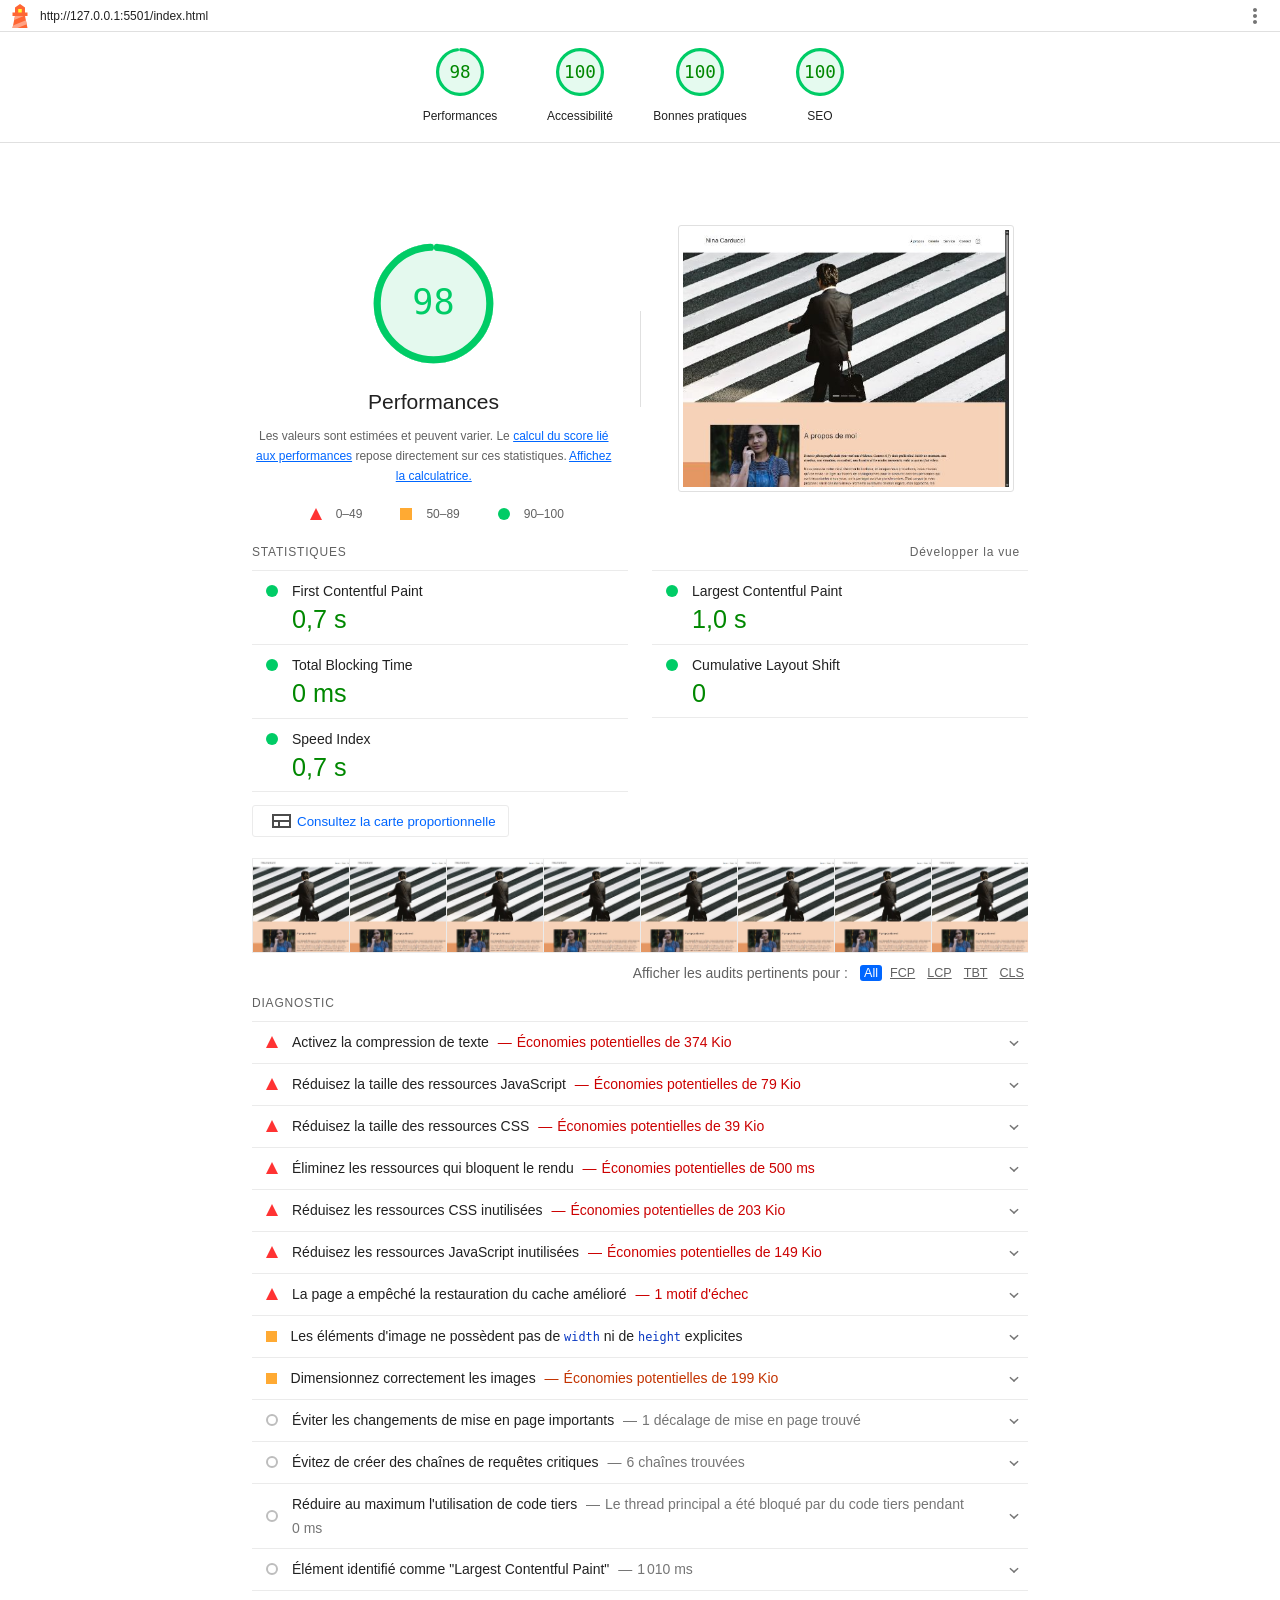
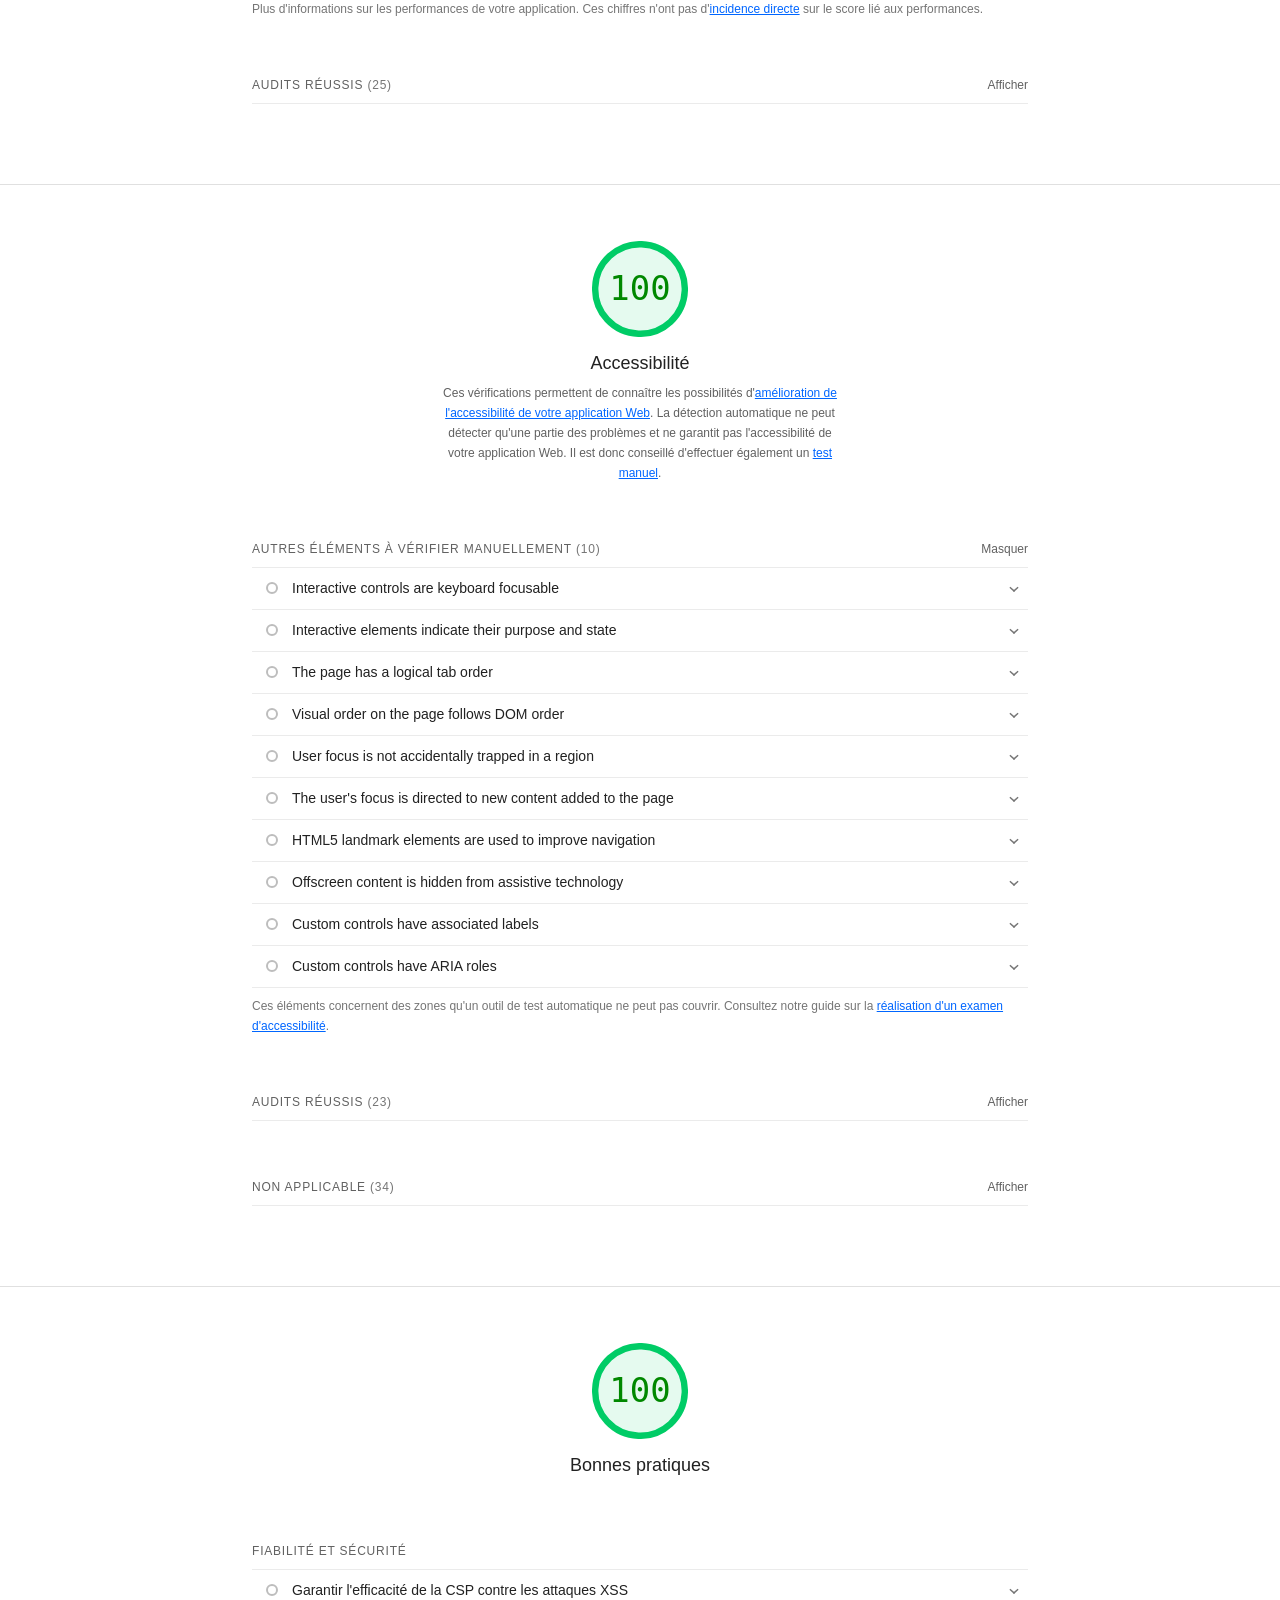
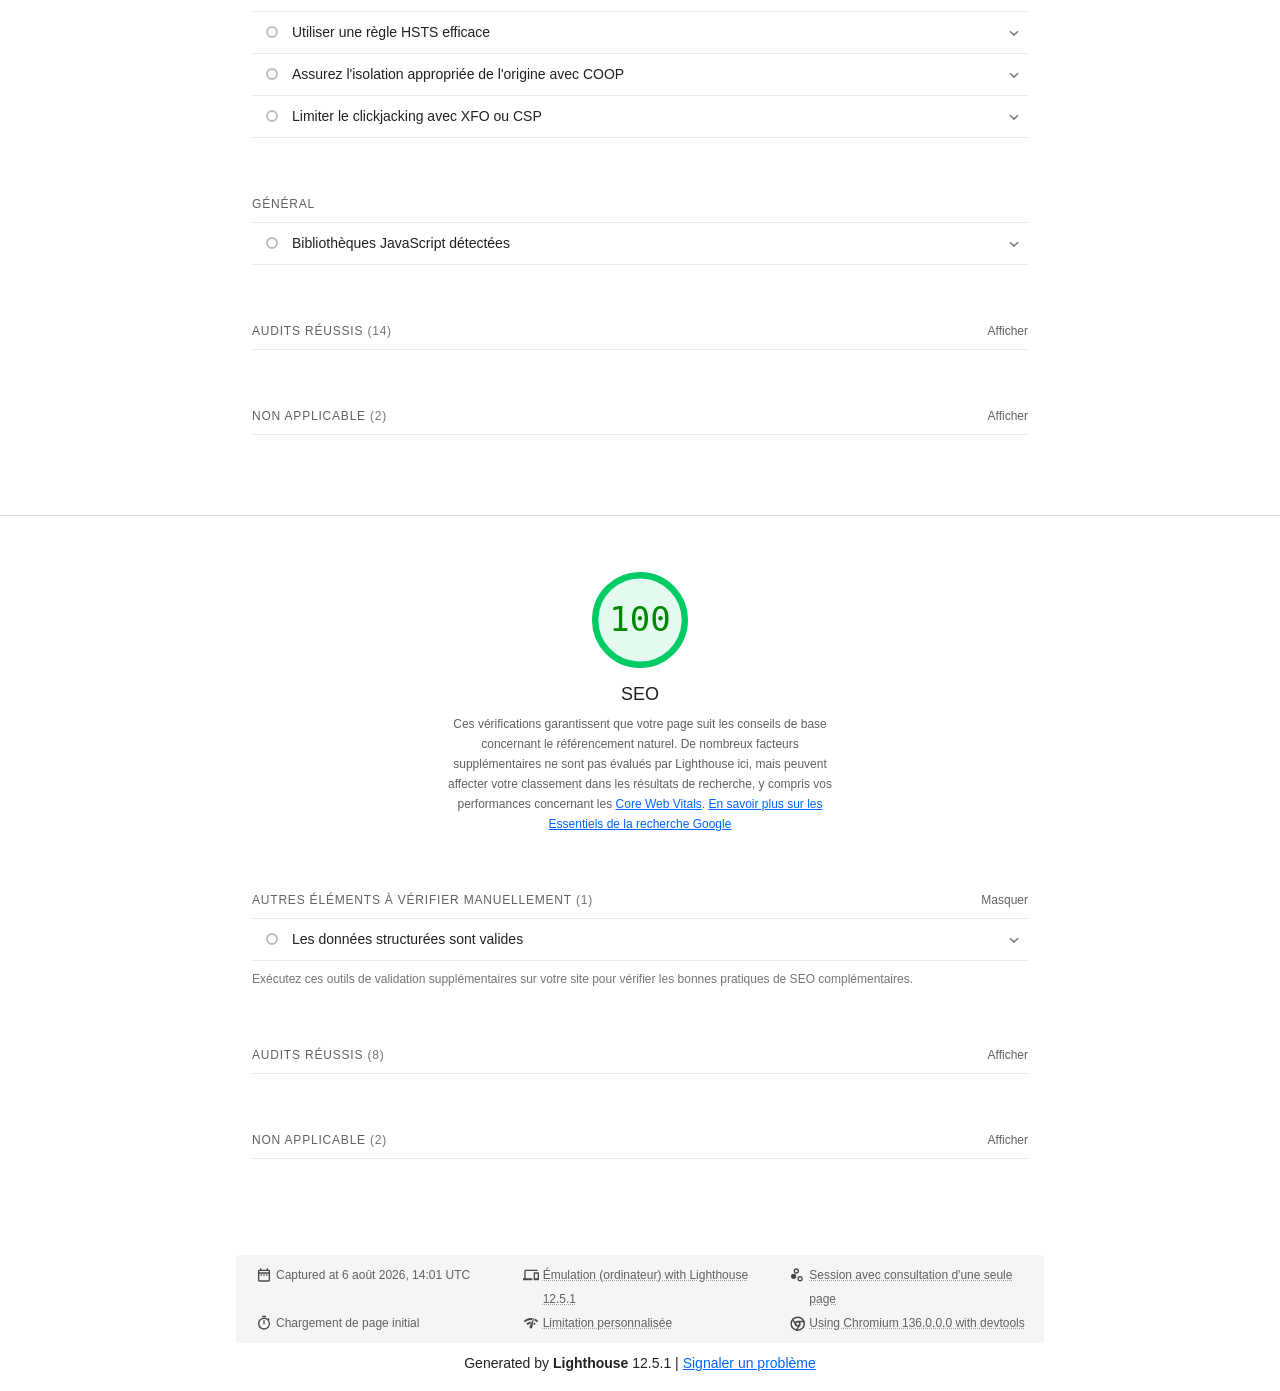
==== commit 14529808: "docs: ajoute le rapport d'optimisation" ====
--- a/rapport/apres/rapport-lighthouse-apres.html
+++ b/rapport/apres/rapport-lighthouse-apres.html
@@ -17,7 +17,7 @@
 
   <div id="lh-log"></div>
 
-  <script>window.__LIGHTHOUSE_JSON__ = {"lighthouseVersion":"12.5.1","requestedUrl":"http://127.0.0.1:5501/index.html","mainDocumentUrl":"http://127.0.0.1:5501/index.html","finalDisplayedUrl":"http://127.0.0.1:5501/index.html","finalUrl":"http://127.0.0.1:5501/index.html","fetchTime":"2026-08-05T17:15:47.272Z","gatherMode":"navigation","runWarnings":[],"userAgent":"Mozilla/5.0 (Windows NT 10.0; Win64; x64) AppleWebKit/537.36 (KHTML, like Gecko) Chrome/136.0.0.0 Safari/537.36","environment":{"networkUserAgent":"Mozilla/5.0 (Macintosh; Intel Mac OS X 10_15_7) AppleWebKit/537.36 (KHTML, like Gecko) Chrome/119.0.0.0 Safari/537.36","hostUserAgent":"Mozilla/5.0 (Windows NT 10.0; Win64; x64) AppleWebKit/537.36 (KHTML, like Gecko) Chrome/136.0.0.0 Safari/537.36","benchmarkIndex":1641,"credits":{"axe-core":"4.10.3"}},"audits":{"is-on-https":{"id":"is-on-https","title":"Requêtes HTTPS","description":"Tous les sites doivent être protégés par le protocole HTTPS, même ceux qui ne traitent pas de données sensibles. Par conséquent, vous devez éviter le [contenu mixte](https://developers.google.com/web/fundamentals/security/prevent-mixed-content/what-is-mixed-content), qui provoque le chargement de certaines ressources sur HTTP bien que la demande initiale soit diffusée via HTTPS. Le protocole HTTPS empêche les intrus de détourner ou d’écouter passivement les communications entre votre appli et les utilisateurs. Il constitue également une condition préalable à l'utilisation de HTTP/2 et de nombreuses nouvelles API de plates-formes Web. [En savoir plus sur le protocole HTTPS](https://developer.chrome.com/docs/lighthouse/pwa/is-on-https/)","score":1,"scoreDisplayMode":"binary","details":{"type":"table","headings":[],"items":[]}},"redirects-http":{"id":"redirects-http","title":"Trafic HTTP redirigé vers HTTPS","description":"Veillez à rediriger tout le trafic HTTP vers HTTPS afin de proposer des fonctionnalités Web sûres à tous vos utilisateurs. [En savoir plus](https://developer.chrome.com/docs/lighthouse/pwa/redirects-http/)","score":null,"scoreDisplayMode":"notApplicable"},"viewport":{"id":"viewport","title":"Une balise `\u003cmeta name=\"viewport\">` ayant l'attribut `width` ou `initial-scale` est configurée","description":"Un `\u003cmeta name=\"viewport\">` optimise votre appli pour les tailles d'écrans de mobiles, mais empêche aussi un [délai d'entrée utilisateur de 300 millisecondes](https://developer.chrome.com/blog/300ms-tap-delay-gone-away/). [En savoir plus sur l'utilisation de la balise Meta viewport](https://developer.chrome.com/docs/lighthouse/pwa/viewport/)","score":1,"scoreDisplayMode":"metricSavings","warnings":[],"metricSavings":{"INP":0},"details":{"type":"debugdata","viewportContent":"width=device-width, initial-scale=1.0"},"guidanceLevel":3},"first-contentful-paint":{"id":"first-contentful-paint","title":"First Contentful Paint","description":"La métrique \"First Contentful Paint\" indique le moment où le premier texte ou la première image sont affichés. [En savoir plus sur cette métrique](https://developer.chrome.com/docs/lighthouse/performance/first-contentful-paint/)","score":1,"scoreDisplayMode":"numeric","numericValue":526.1680370157649,"numericUnit":"millisecond","displayValue":"0,5 s","scoringOptions":{"p10":934,"median":1600}},"largest-contentful-paint":{"id":"largest-contentful-paint","title":"Largest Contentful Paint","description":"La métrique \"Largest Contentful Paint\" indique le moment où le texte le plus long ou l'image la plus grande sont affichés. [En savoir plus sur cette métrique](https://developer.chrome.com/docs/lighthouse/performance/lighthouse-largest-contentful-paint/)","score":0.98,"scoreDisplayMode":"numeric","numericValue":794.1910134341713,"numericUnit":"millisecond","displayValue":"0,8 s","scoringOptions":{"p10":1200,"median":2400}},"first-meaningful-paint":{"id":"first-meaningful-paint","title":"First Meaningful Paint","description":"\"First Meaningful Paint\" mesure quand le contenu principal d'une page est visible. [En savoir plus sur cette métrique](https://developer.chrome.com/docs/lighthouse/performance/first-meaningful-paint/)","score":null,"scoreDisplayMode":"notApplicable"},"speed-index":{"id":"speed-index","title":"Speed Index","description":"La métrique \"Speed Index\" indique la rapidité avec laquelle le contenu d'une page est disponible. [En savoir plus sur cette métrique](https://developer.chrome.com/docs/lighthouse/performance/speed-index/)","score":1,"scoreDisplayMode":"numeric","numericValue":565.9303096803034,"numericUnit":"millisecond","displayValue":"0,6 s","scoringOptions":{"p10":1311,"median":2300}},"screenshot-thumbnails":{"id":"screenshot-thumbnails","title":"Screenshot Thumbnails","description":"This is what the load of your site looked like.","score":1,"scoreDisplayMode":"informative","details":{"type":"filmstrip","scale":3000,"items":[{"timing":375,"timestamp":1406424245686,"data":"[data-uri]"},{"timing":750,"timestamp":1406424620686,"data":"[data-uri]"},{"timing":1125,"timestamp":1406424995686,"data":"[data-uri]"},{"timing":1500,"timestamp":1406425370686,"data":"[data-uri]"},{"timing":1875,"timestamp":1406425745686,"data":"[data-uri]"},{"timing":2250,"timestamp":1406426120686,"data":"[data-uri]